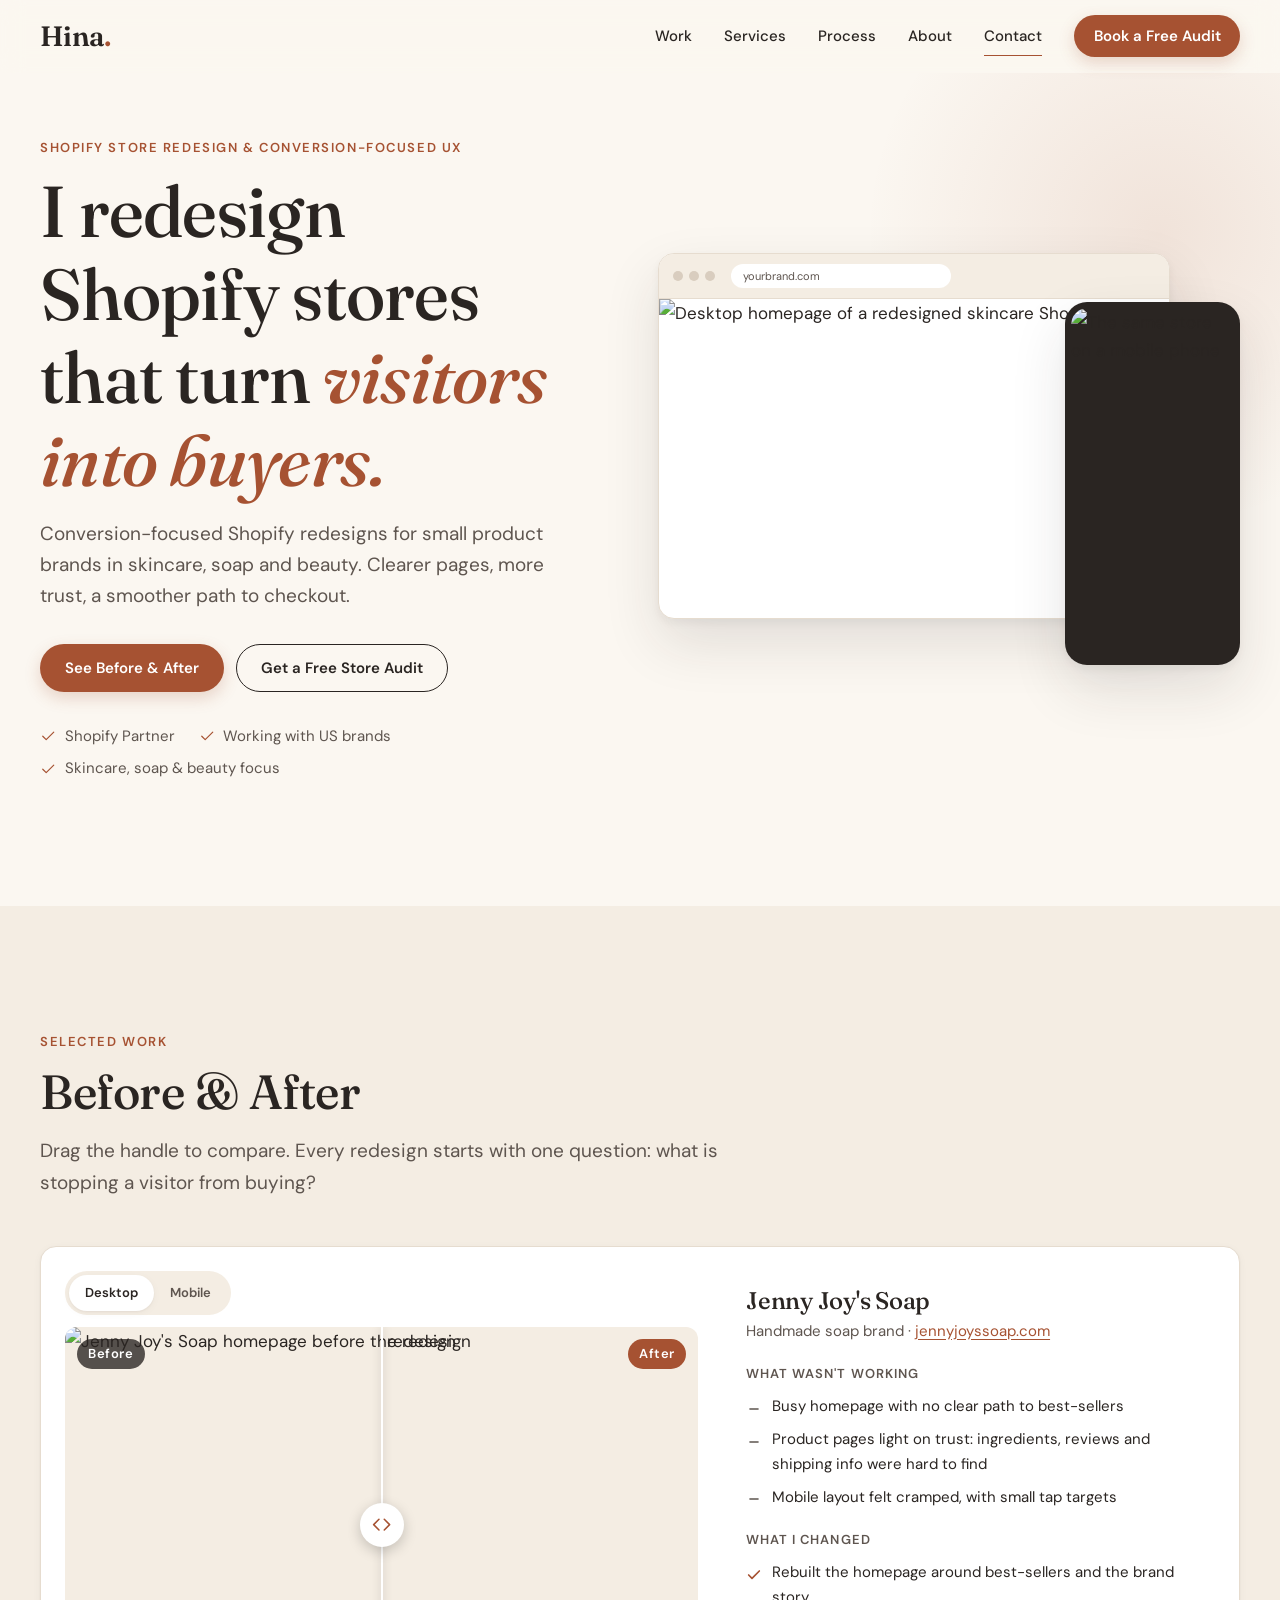
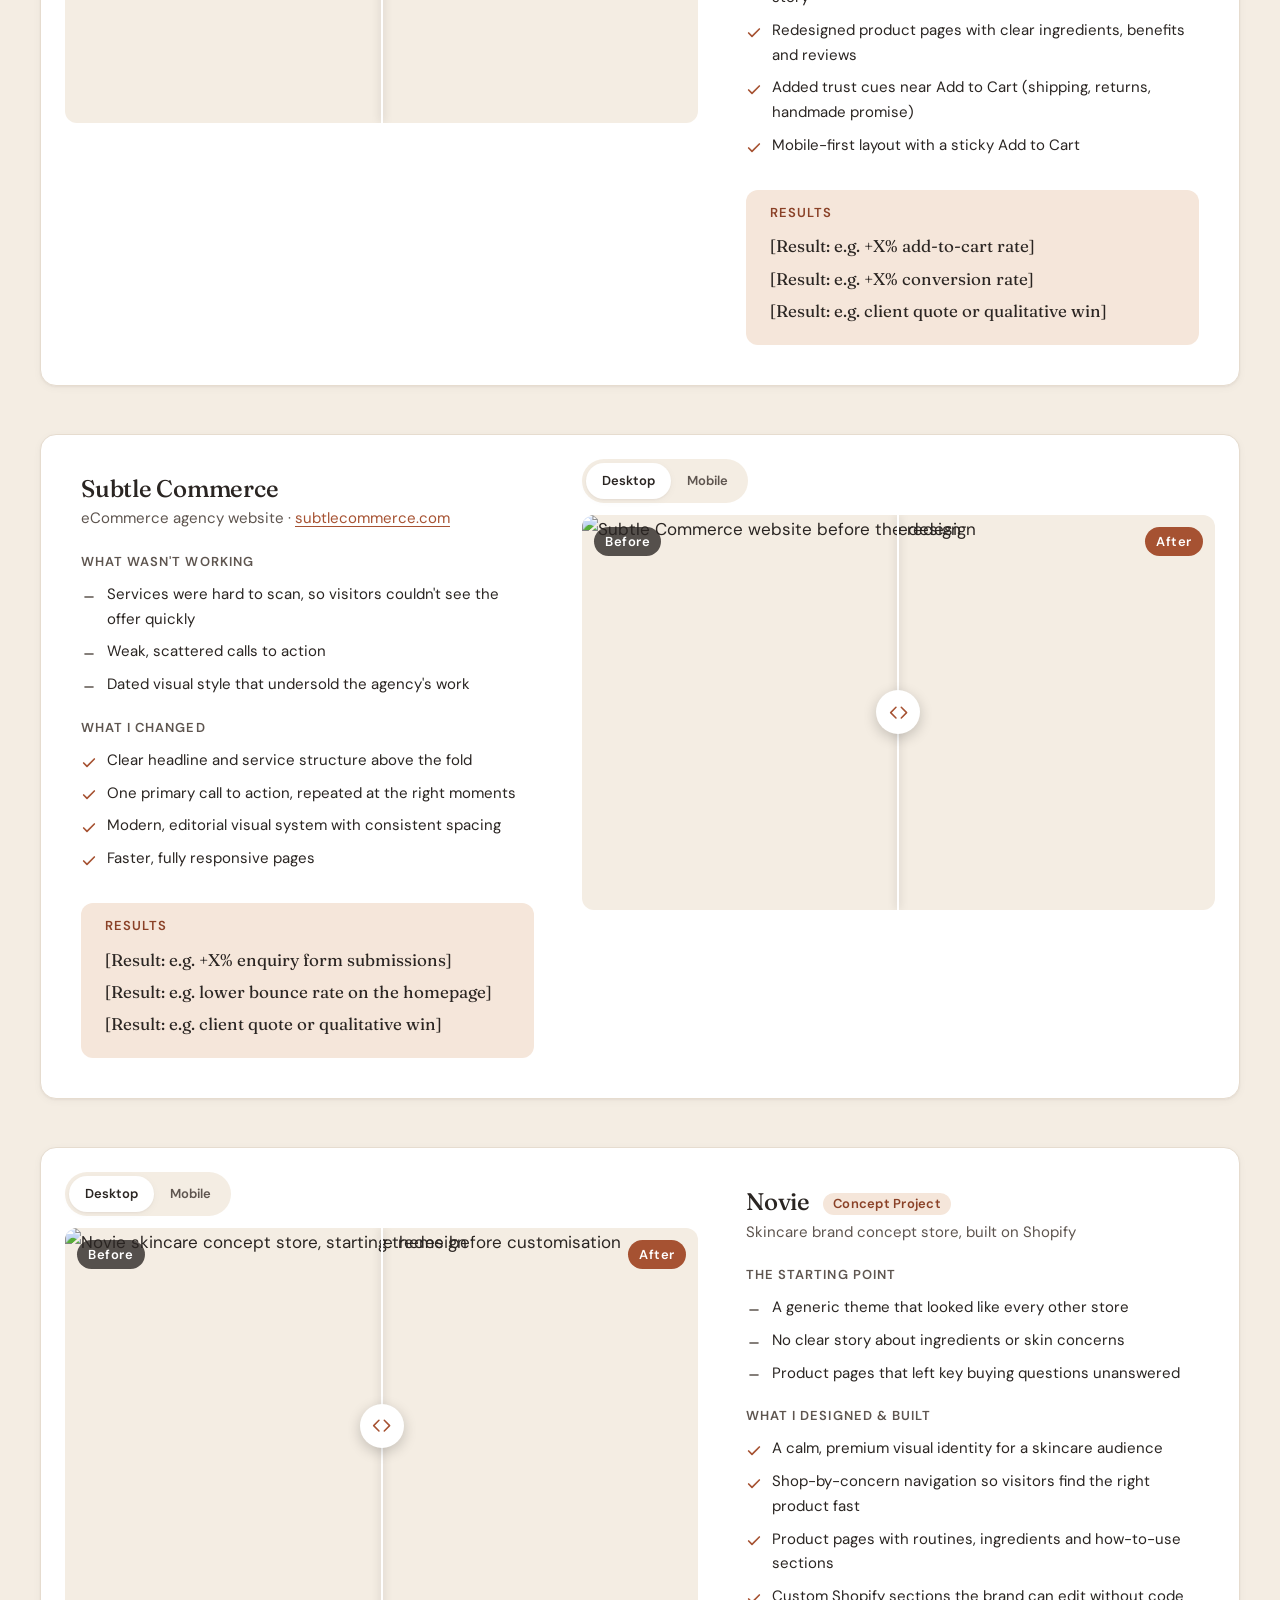
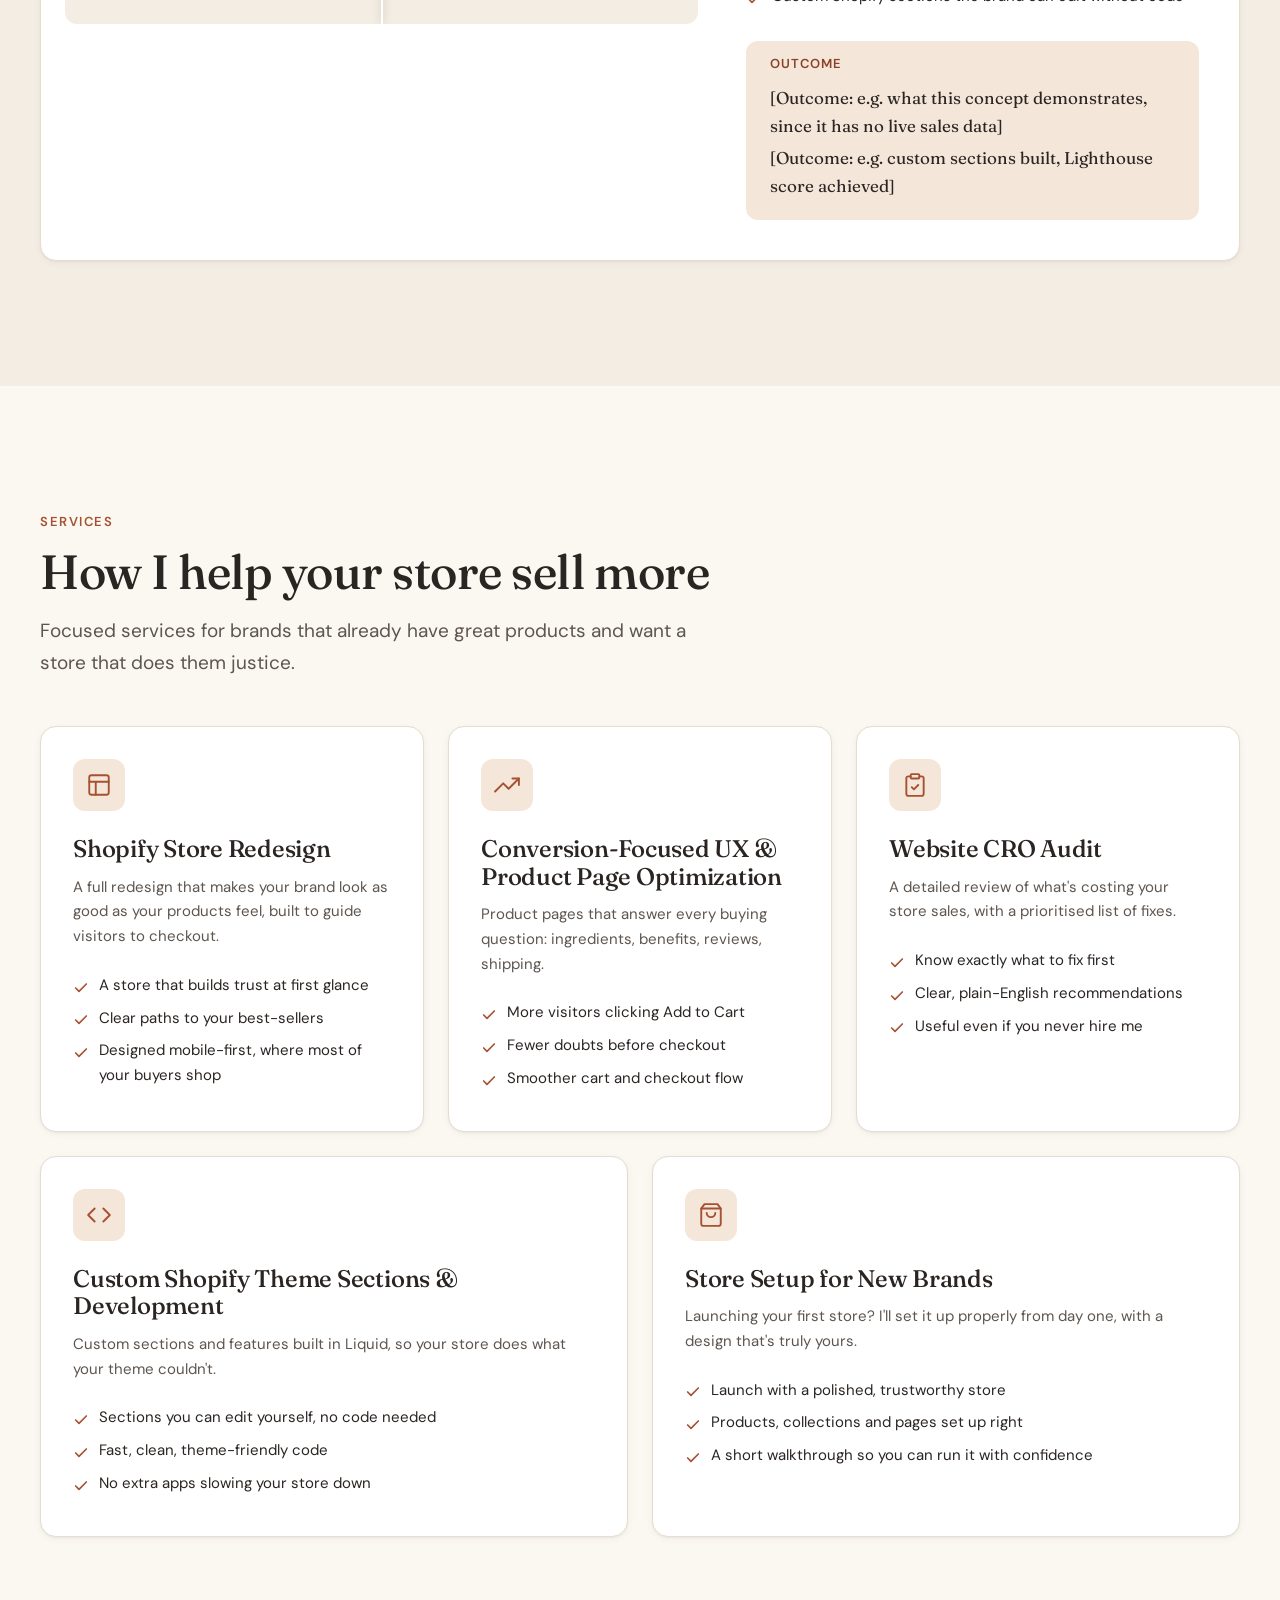
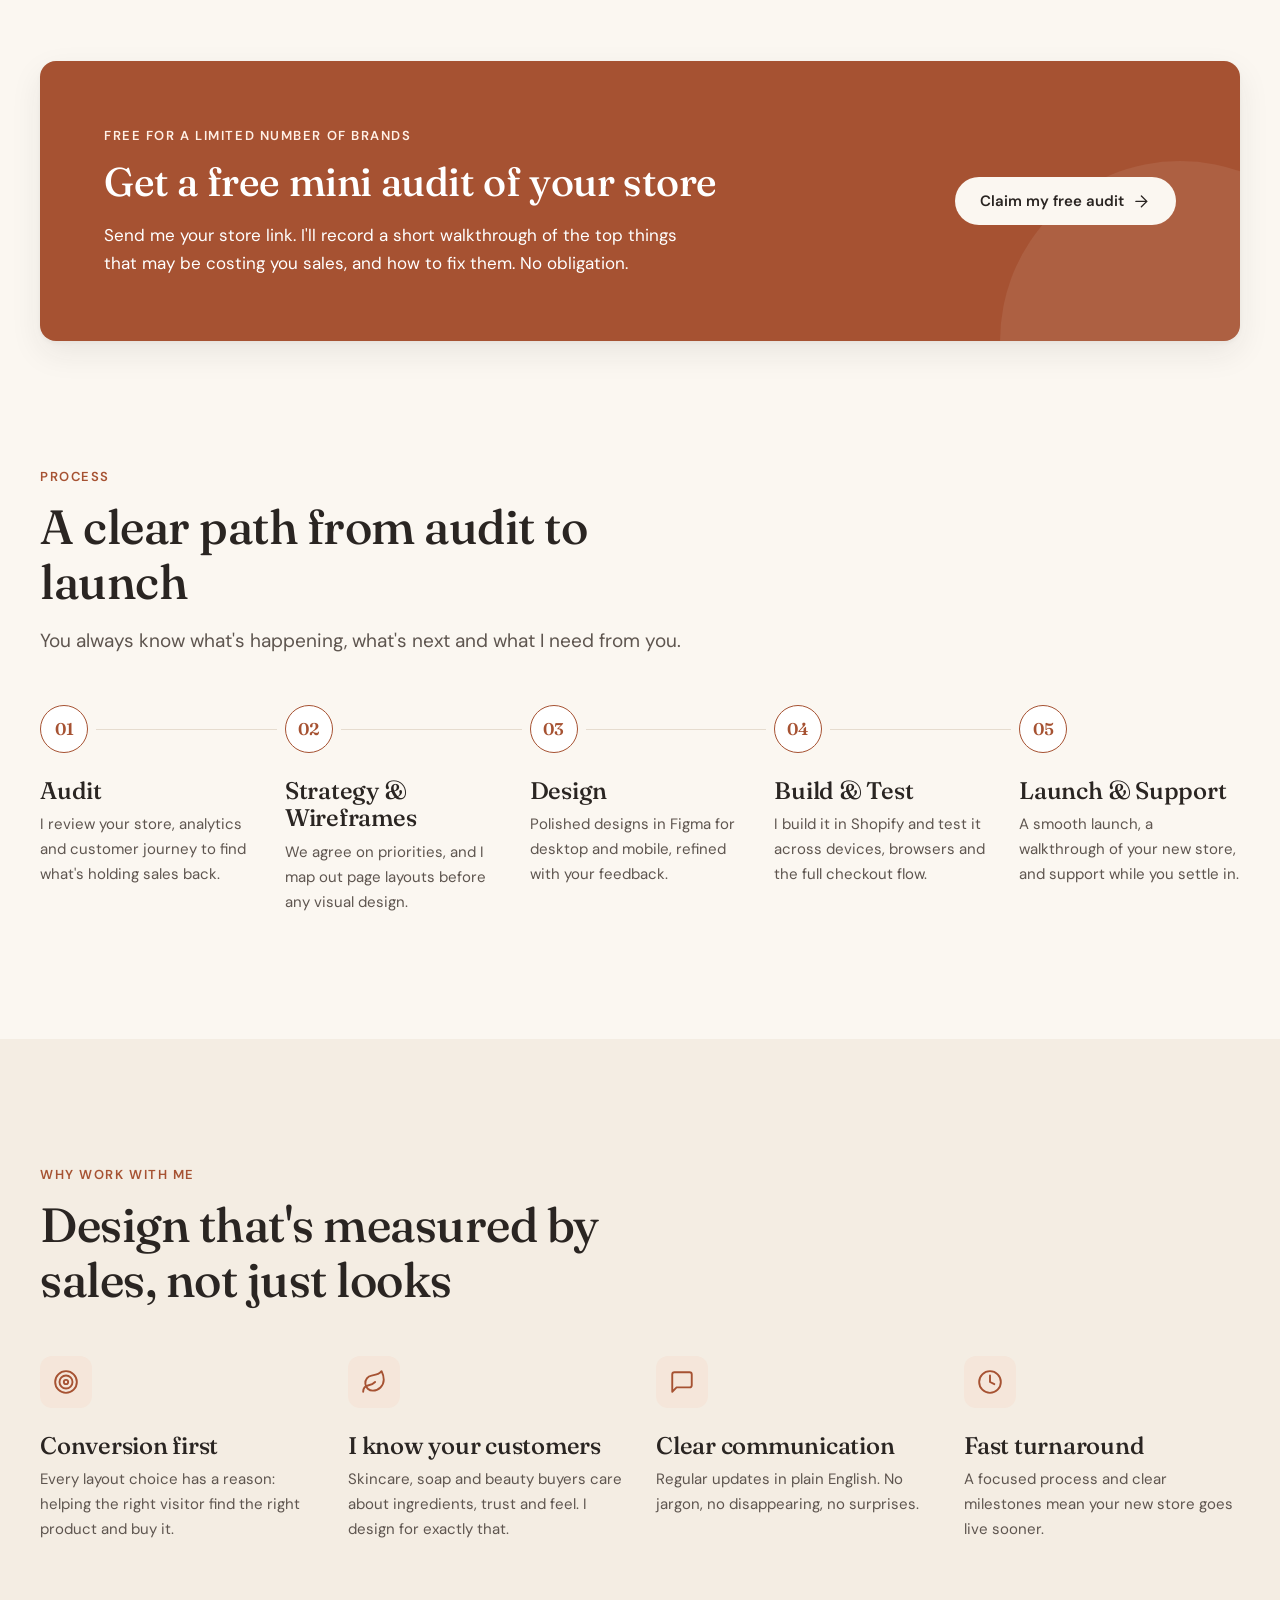
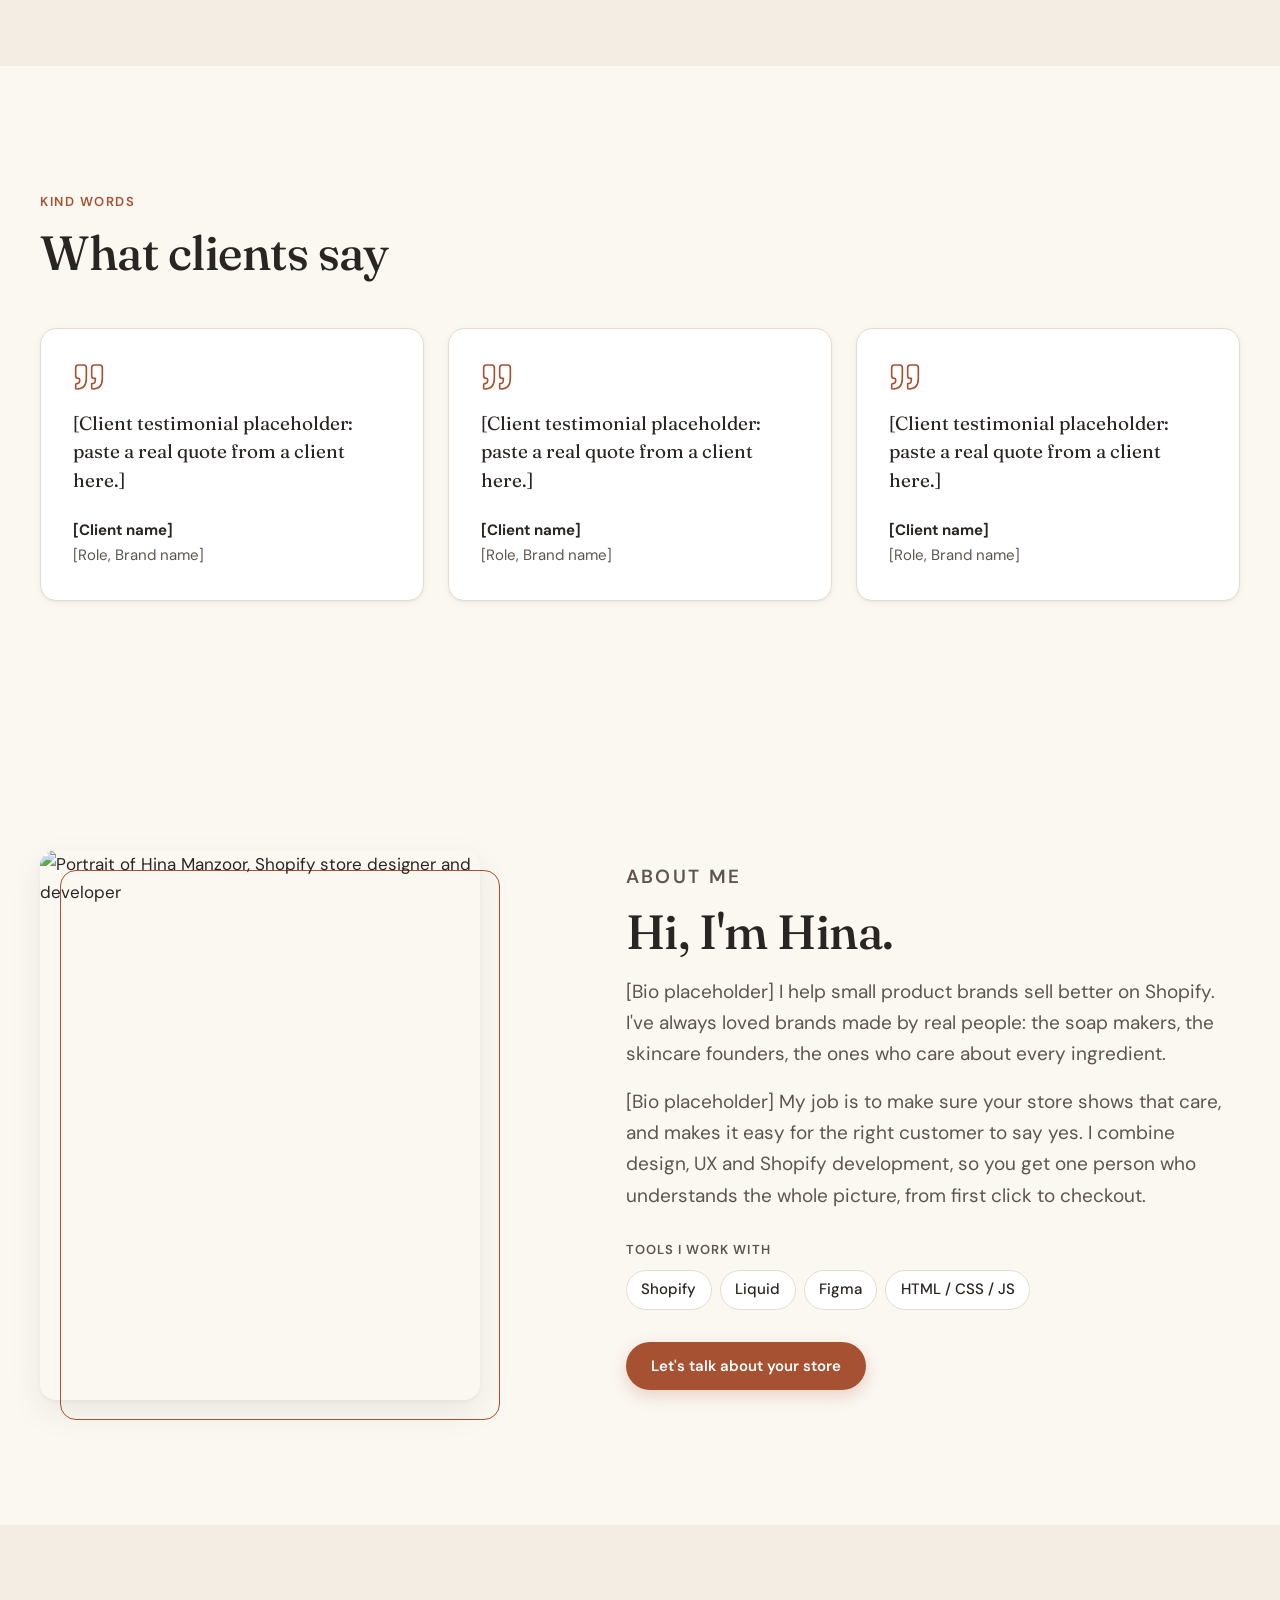
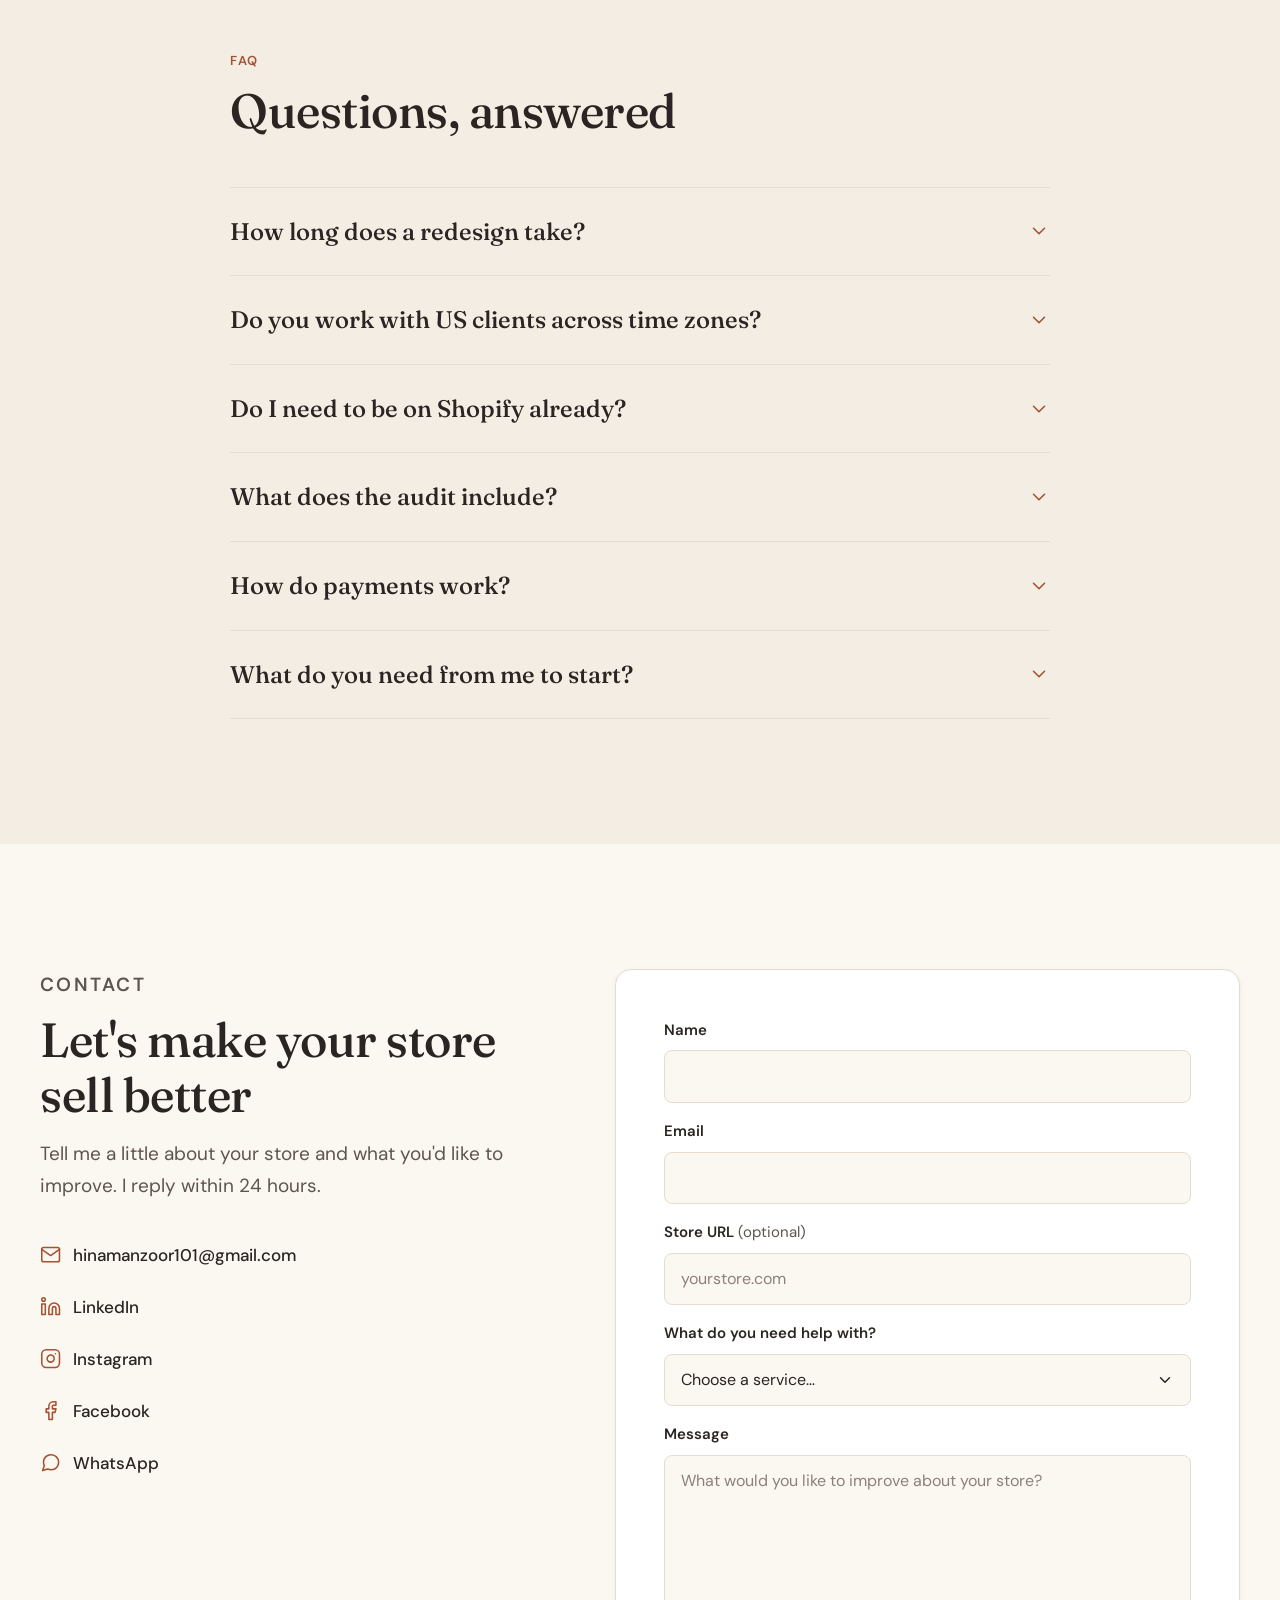
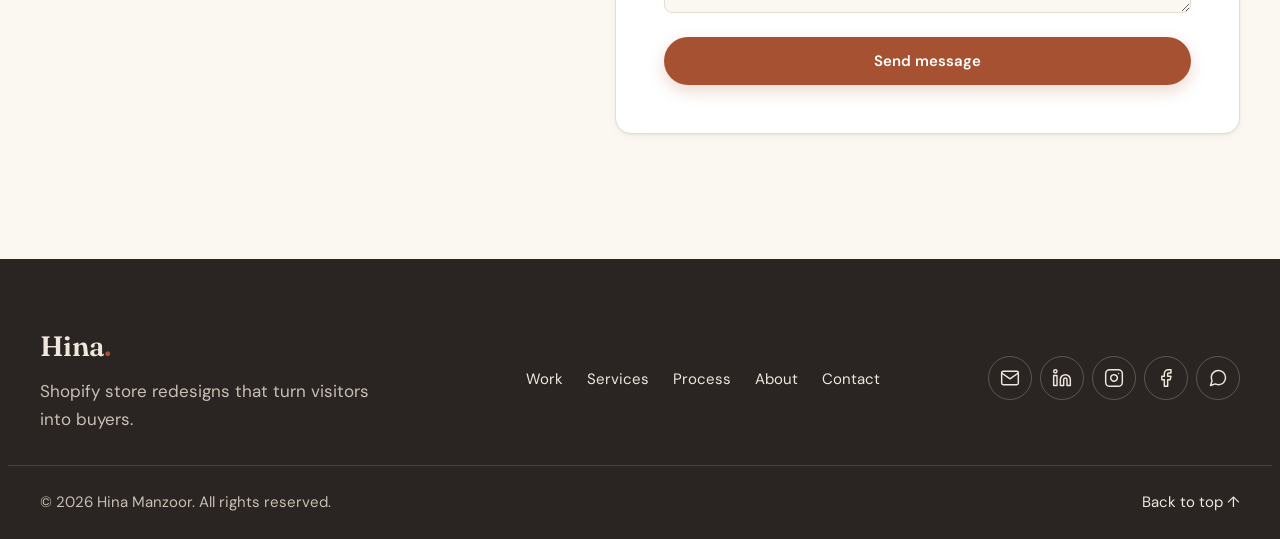
==== index.html @ 41aa393c "Add audit price and payment method to FAQ Co-Authored-By: Claude Opus 5.5 <noreply@anthropic.com> Cl" ====
<!doctype html>
<html lang="en">
<head>
  <meta charset="utf-8">
  <meta name="viewport" content="width=device-width, initial-scale=1">

  <!-- ============================================================
       SEO BASICS
       Edit the title and description to change how the site looks
       in Google results and link previews.
       ============================================================ -->
  <title>Hina Manzoor — Shopify Store Redesign &amp; Conversion-Focused UX</title>
  <meta name="description" content="I redesign Shopify stores that turn visitors into buyers. Conversion-focused Shopify redesigns for small US product brands in skincare, soap and beauty.">
  <link rel="canonical" href="https://hina.pages.dev/">
  <meta name="theme-color" content="#FBF7F1">
  <meta name="author" content="Hina Manzoor">

  <!-- Open Graph (Facebook, LinkedIn, WhatsApp, iMessage previews) -->
  <meta property="og:type" content="website">
  <meta property="og:url" content="https://hina.pages.dev/">
  <meta property="og:title" content="Hina Manzoor — Shopify Store Redesign &amp; Conversion-Focused UX">
  <meta property="og:description" content="Conversion-focused Shopify redesigns for small product brands in skincare, soap and beauty.">
  <!-- PLACEHOLDER: add a 1200×630 image at images/og-image.jpg -->
  <meta property="og:image" content="https://hina.pages.dev/images/og-image.jpg">
  <meta property="og:image:width" content="1200">
  <meta property="og:image:height" content="630">
  <meta property="og:image:alt" content="Hina Manzoor — Shopify Store Designer &amp; Developer">

  <!-- Twitter / X card -->
  <meta name="twitter:card" content="summary_large_image">
  <meta name="twitter:title" content="Hina Manzoor — Shopify Store Redesign &amp; Conversion-Focused UX">
  <meta name="twitter:description" content="Conversion-focused Shopify redesigns for small product brands in skincare, soap and beauty.">
  <meta name="twitter:image" content="https://hina.pages.dev/images/og-image.jpg">

  <link rel="icon" href="favicon.svg" type="image/svg+xml">

  <!-- Google Fonts: Fraunces (headings) + DM Sans (body) -->
  <link rel="preconnect" href="https://fonts.googleapis.com">
  <link rel="preconnect" href="https://fonts.gstatic.com" crossorigin>
  <link rel="stylesheet" href="https://fonts.googleapis.com/css2?family=DM+Sans:opsz,wght@9..40,400;9..40,500;9..40,600&family=Fraunces:opsz,wght@9..144,400;9..144,500;9..144,600&display=swap">

  <link rel="stylesheet" href="css/style.css">
  <!-- Marks that JS is on, so scroll animations never hide content when JS is off -->
  <script>document.documentElement.classList.add('js');</script>
  <script src="js/main.js" defer></script>

  <!-- ============================================================
       STRUCTURED DATA (JSON-LD) — helps Google understand who you are.
       Replace the [placeholders] with your real details.
       ============================================================ -->
  <script type="application/ld+json">
  {
    "@context": "https://schema.org",
    "@graph": [
      {
        "@type": "Person",
        "@id": "https://hina.pages.dev/#person",
        "name": "Hina Manzoor",
        "jobTitle": "Shopify Store Designer & Developer",
        "url": "https://hina.pages.dev/",
        "image": "https://hina.pages.dev/images/hina.jpg",
        "email": "hinamanzoor101@gmail.com",
        "sameAs": [
          "https://www.linkedin.com/in/hinamanzoor/",
          "https://www.instagram.com/hina_hmofficial/",
          "https://www.facebook.com/hinahmofficial"
        ]
      },
      {
        "@type": "ProfessionalService",
        "@id": "https://hina.pages.dev/#service",
        "name": "Hina Manzoor — Shopify Store Redesign & Conversion-Focused UX",
        "url": "https://hina.pages.dev/",
        "image": "https://hina.pages.dev/images/og-image.jpg",
        "description": "Conversion-focused Shopify store redesigns, CRO audits and custom theme development for small product brands in skincare, soap and beauty.",
        "founder": { "@id": "https://hina.pages.dev/#person" },
        "areaServed": "US",
        "priceRange": "$$",
        "serviceType": [
          "Shopify Store Redesign",
          "Conversion-Focused UX",
          "Website CRO Audit",
          "Custom Shopify Theme Development",
          "Shopify Store Setup"
        ]
      }
    ]
  }
  </script>
</head>
<body>

<!-- ============================================================
     ICON SPRITE — every icon on the page is drawn from here.
     Use one with: <svg><use href="#i-name"></use></svg>
     ============================================================ -->
<svg width="0" height="0" class="sr-only" aria-hidden="true" focusable="false">
  <defs>
    <symbol id="i-layout" viewBox="0 0 24 24"><rect x="3" y="3" width="18" height="18" rx="2"/><path d="M3 9h18M9 21V9"/></symbol>
    <symbol id="i-trending" viewBox="0 0 24 24"><path d="M23 6l-9.5 9.5-5-5L1 18"/><path d="M17 6h6v6"/></symbol>
    <symbol id="i-clipboard" viewBox="0 0 24 24"><path d="M16 4h2a2 2 0 0 1 2 2v14a2 2 0 0 1-2 2H6a2 2 0 0 1-2-2V6a2 2 0 0 1 2-2h2"/><rect x="8" y="2" width="8" height="4" rx="1"/><path d="M9 14l2 2 4-4"/></symbol>
    <symbol id="i-code" viewBox="0 0 24 24"><path d="M16 18l6-6-6-6M8 6l-6 6 6 6"/></symbol>
    <symbol id="i-bag" viewBox="0 0 24 24"><path d="M6 2L3 6v14a2 2 0 0 0 2 2h14a2 2 0 0 0 2-2V6l-3-4z"/><path d="M3 6h18M16 10a4 4 0 0 1-8 0"/></symbol>
    <symbol id="i-target" viewBox="0 0 24 24"><circle cx="12" cy="12" r="10"/><circle cx="12" cy="12" r="6"/><circle cx="12" cy="12" r="2"/></symbol>
    <symbol id="i-leaf" viewBox="0 0 24 24"><path d="M11 20A7 7 0 0 1 9.8 6.1C15.5 5 17 4.48 19 2c1 2 2 4.18 2 8 0 5.5-4.78 10-10 10Z"/><path d="M2 21c0-3 1.85-5.36 5.08-6C9.5 14.52 12 13 13 12"/></symbol>
    <symbol id="i-chat" viewBox="0 0 24 24"><path d="M21 15a2 2 0 0 1-2 2H7l-4 4V5a2 2 0 0 1 2-2h14a2 2 0 0 1 2 2z"/></symbol>
    <symbol id="i-clock" viewBox="0 0 24 24"><circle cx="12" cy="12" r="10"/><path d="M12 6v6l4 2"/></symbol>
    <symbol id="i-arrows" viewBox="0 0 24 24"><path d="M9 6l-6 6 6 6M15 6l6 6-6 6"/></symbol>
    <symbol id="i-chevron" viewBox="0 0 24 24"><path d="M6 9l6 6 6-6"/></symbol>
    <symbol id="i-arrow-right" viewBox="0 0 24 24"><path d="M5 12h14M12 5l7 7-7 7"/></symbol>
    <symbol id="i-check" viewBox="0 0 24 24"><path d="M20 6L9 17l-5-5"/></symbol>
    <symbol id="i-quote" viewBox="0 0 24 24"><path d="M3 21c3 0 7-1 7-8V5c0-1.25-.76-2-2-2H4c-1.25 0-2 .75-2 1.97V11c0 1.25.75 2 2 2 1 0 1 0 1 1v1c0 1-1 2-2 2s-1 .01-1 1.03V20c0 1 0 1 1 1z"/><path d="M15 21c3 0 7-1 7-8V5c0-1.25-.76-2-2-2h-4c-1.25 0-2 .75-2 1.97V11c0 1.25.75 2 2 2h.75c0 2.25.25 4-2.75 4v3c0 1 0 1 1 1z"/></symbol>
    <symbol id="i-mail" viewBox="0 0 24 24"><rect x="2" y="4" width="20" height="16" rx="2"/><path d="M22 6l-10 7L2 6"/></symbol>
    <symbol id="i-linkedin" viewBox="0 0 24 24"><path d="M16 8a6 6 0 0 1 6 6v7h-4v-7a2 2 0 0 0-4 0v7h-4v-7a6 6 0 0 1 6-6z"/><rect x="2" y="9" width="4" height="12"/><circle cx="4" cy="4" r="2"/></symbol>
    <symbol id="i-instagram" viewBox="0 0 24 24"><rect x="2" y="2" width="20" height="20" rx="5"/><path d="M16 11.37A4 4 0 1 1 12.63 8 4 4 0 0 1 16 11.37z"/><path d="M17.5 6.5h.01"/></symbol>
    <symbol id="i-facebook" viewBox="0 0 24 24"><path d="M18 2h-3a5 5 0 0 0-5 5v3H7v4h3v8h4v-8h3l1-4h-4V7a1 1 0 0 1 1-1h3z"/></symbol>
    <symbol id="i-whatsapp" viewBox="0 0 24 24"><path d="M21 11.5a8.38 8.38 0 0 1-.9 3.8 8.5 8.5 0 0 1-7.6 4.7 8.38 8.38 0 0 1-3.8-.9L3 21l1.9-5.7a8.38 8.38 0 0 1-.9-3.8 8.5 8.5 0 0 1 4.7-7.6 8.38 8.38 0 0 1 3.8-.9h.5a8.48 8.48 0 0 1 8 8v.5z"/></symbol>
  </defs>
</svg>

<a class="skip-link" href="#main">Skip to content</a>

<!-- ============================================================
     1. STICKY HEADER
     ============================================================ -->
<header class="site-header" id="top">
  <div class="container header__inner">
    <a class="wordmark" href="#top" aria-label="Hina — back to top">Hina<span aria-hidden="true">.</span></a>

    <button class="nav-toggle" type="button" aria-expanded="false" aria-controls="site-nav">
      <span class="sr-only">Open menu</span>
      <span class="nav-toggle__bar" aria-hidden="true"></span>
      <span class="nav-toggle__bar" aria-hidden="true"></span>
      <span class="nav-toggle__bar" aria-hidden="true"></span>
    </button>

    <nav class="site-nav" id="site-nav" aria-label="Main">
      <ul class="site-nav__list">
        <li><a href="#work">Work</a></li>
        <li><a href="#services">Services</a></li>
        <li><a href="#process">Process</a></li>
        <li><a href="#about">About</a></li>
        <li><a href="#contact">Contact</a></li>
      </ul>
      <a class="btn btn--primary btn--sm" href="#contact" data-service="Website CRO Audit">Book a Free Audit</a>
    </nav>
  </div>
</header>

<main id="main">

  <!-- ============================================================
       2. HERO
       ============================================================ -->
  <section class="hero" aria-labelledby="hero-title">
    <div class="container hero__inner">
      <div class="hero__copy">
        <p class="eyebrow reveal">Shopify Store Redesign &amp; Conversion-Focused UX</p>
        <h1 id="hero-title" class="hero__title reveal">I redesign Shopify stores that turn <em>visitors into buyers.</em></h1>
        <p class="hero__lead reveal">Conversion-focused Shopify redesigns for small product brands in skincare, soap and beauty. Clearer pages, more trust, a smoother path to checkout.</p>
        <div class="hero__actions reveal">
          <a class="btn btn--primary" href="#work">See Before &amp; After</a>
          <a class="btn btn--ghost" href="#contact" data-service="Website CRO Audit">Get a Free Store Audit</a>
        </div>
        <ul class="trust-line reveal" aria-label="Highlights">
          <li><svg class="icon" aria-hidden="true"><use href="#i-check"></use></svg>Shopify Partner</li>
          <li><svg class="icon" aria-hidden="true"><use href="#i-check"></use></svg>Working with US brands</li>
          <li><svg class="icon" aria-hidden="true"><use href="#i-check"></use></svg>Skincare, soap &amp; beauty focus</li>
        </ul>
      </div>

      <!-- Hero visual: browser + phone mockup.
           Local images: images/hero-desktop.jpg (1440×900) and images/hero-mobile.jpg (390×844) -->
      <div class="hero__visual">
        <div class="mock-browser">
          <div class="mock-browser__bar" aria-hidden="true">
            <span></span><span></span><span></span>
            <div class="mock-browser__url">yourbrand.com</div>
          </div>
          <img src="images/hero-desktop.jpg"
               data-fallback="https://placehold.co/1440x900/EFE6DA/7A6A5D?text=Your+Store+Screenshot"
               width="1440" height="900" fetchpriority="high" decoding="async"
               alt="Desktop homepage of a redesigned skincare Shopify store">
        </div>
        <div class="mock-phone">
          <img src="images/hero-mobile.jpg"
               data-fallback="https://placehold.co/390x844/F4ECE2/7A6A5D?text=Mobile"
               width="390" height="844" loading="lazy" decoding="async"
               alt="The same store on a mobile phone">
        </div>
      </div>
    </div>
  </section>

  <!-- ============================================================
       3. BEFORE & AFTER SHOWCASE
       Each project = one <article class="project">.
       Image files (desktop 1440×900, mobile 390×844):
         images/<name>-before.jpg         images/<name>-after.jpg
         images/<name>-before-mobile.jpg  images/<name>-after-mobile.jpg
       Until you add them, the "data-fallback" placeholder is shown.
       ============================================================ -->
  <section class="section work" id="work" aria-labelledby="work-title">
    <div class="container">
      <header class="section-head reveal">
        <p class="eyebrow">Selected work</p>
        <h2 id="work-title">Before &amp; After</h2>
        <p class="section-head__lead">Drag the handle to compare. Every redesign starts with one question: what is stopping a visitor from buying?</p>
      </header>

      <!-- ---------- PROJECT A: Jenny Joy's Soap ---------- -->
      <article class="project reveal" aria-labelledby="p-jj-title">
        <div class="project__media">
          <div class="view-toggle" role="tablist" aria-label="Screenshot view for Jenny Joy's Soap">
            <button type="button" role="tab" id="jj-tab-desktop" aria-controls="jj-panel-desktop" aria-selected="true">Desktop</button>
            <button type="button" role="tab" id="jj-tab-mobile" aria-controls="jj-panel-mobile" aria-selected="false" tabindex="-1">Mobile</button>
          </div>

          <div class="view-panel" id="jj-panel-desktop" role="tabpanel" aria-labelledby="jj-tab-desktop">
            <div class="ba" data-ba>
              <!-- Local: images/jennyjoy-before.jpg -->
              <img class="ba__img" src="images/jennyjoy-before.jpg"
                   data-fallback="https://placehold.co/1440x900/E4DCD2/6B5D52?text=Jenny+Joy+-+Before"
                   width="1440" height="900" loading="lazy" decoding="async"
                   alt="Jenny Joy's Soap homepage before the redesign">
              <!-- Local: images/jennyjoy-after.jpg -->
              <img class="ba__img ba__img--after" src="images/jennyjoy-after.jpg"
                   data-fallback="https://placehold.co/1440x900/F3E3D6/8A4127?text=Jenny+Joy+-+After"
                   width="1440" height="900" loading="lazy" decoding="async"
                   alt="Jenny Joy's Soap homepage after the redesign">
              <span class="ba__label ba__label--before" aria-hidden="true">Before</span>
              <span class="ba__label ba__label--after" aria-hidden="true">After</span>
              <div class="ba__handle" role="slider" tabindex="0" aria-label="Before and after comparison, Jenny Joy's Soap desktop" aria-valuemin="0" aria-valuemax="100" aria-valuenow="50">
                <span class="ba__knob"><svg class="icon" aria-hidden="true"><use href="#i-arrows"></use></svg></span>
              </div>
            </div>
          </div>

          <div class="view-panel view-panel--mobile" id="jj-panel-mobile" role="tabpanel" aria-labelledby="jj-tab-mobile" hidden>
            <div class="ba ba--mobile" data-ba>
              <!-- Local: images/jennyjoy-before-mobile.jpg -->
              <img class="ba__img" src="images/jennyjoy-before-mobile.jpg"
                   data-fallback="https://placehold.co/390x844/E4DCD2/6B5D52?text=Before"
                   width="390" height="844" loading="lazy" decoding="async"
                   alt="Jenny Joy's Soap on mobile before the redesign">
              <!-- Local: images/jennyjoy-after-mobile.jpg -->
              <img class="ba__img ba__img--after" src="images/jennyjoy-after-mobile.jpg"
                   data-fallback="https://placehold.co/390x844/F3E3D6/8A4127?text=After"
                   width="390" height="844" loading="lazy" decoding="async"
                   alt="Jenny Joy's Soap on mobile after the redesign">
              <span class="ba__label ba__label--before" aria-hidden="true">Before</span>
              <span class="ba__label ba__label--after" aria-hidden="true">After</span>
              <div class="ba__handle" role="slider" tabindex="0" aria-label="Before and after comparison, Jenny Joy's Soap mobile" aria-valuemin="0" aria-valuemax="100" aria-valuenow="50">
                <span class="ba__knob"><svg class="icon" aria-hidden="true"><use href="#i-arrows"></use></svg></span>
              </div>
            </div>
          </div>
        </div>

        <div class="project__body">
          <div class="project__meta">
            <h3 id="p-jj-title">Jenny Joy's Soap</h3>
            <p class="project__type">Handmade soap brand · <a href="https://jennyjoyssoap.com" target="_blank" rel="noopener">jennyjoyssoap.com</a></p>
          </div>
          <!-- DRAFT: edit the points below so they match this project exactly -->
          <div class="project__cols">
            <div>
              <h4>What wasn't working</h4>
              <ul class="list list--minus">
                <li>Busy homepage with no clear path to best-sellers</li>
                <li>Product pages light on trust: ingredients, reviews and shipping info were hard to find</li>
                <li>Mobile layout felt cramped, with small tap targets</li>
              </ul>
            </div>
            <div>
              <h4>What I changed</h4>
              <ul class="list list--check">
                <li>Rebuilt the homepage around best-sellers and the brand story</li>
                <li>Redesigned product pages with clear ingredients, benefits and reviews</li>
                <li>Added trust cues near Add to Cart (shipping, returns, handmade promise)</li>
                <li>Mobile-first layout with a sticky Add to Cart</li>
              </ul>
            </div>
          </div>
          <div class="results">
            <h4>Results</h4>
            <ul class="results__list">
              <li>[Result: e.g. +X% add-to-cart rate]</li>
              <li>[Result: e.g. +X% conversion rate]</li>
              <li>[Result: e.g. client quote or qualitative win]</li>
            </ul>
          </div>
        </div>
      </article>

      <!-- ---------- PROJECT B: Subtle Commerce ---------- -->
      <article class="project project--flip reveal" aria-labelledby="p-sc-title">
        <div class="project__media">
          <div class="view-toggle" role="tablist" aria-label="Screenshot view for Subtle Commerce">
            <button type="button" role="tab" id="sc-tab-desktop" aria-controls="sc-panel-desktop" aria-selected="true">Desktop</button>
            <button type="button" role="tab" id="sc-tab-mobile" aria-controls="sc-panel-mobile" aria-selected="false" tabindex="-1">Mobile</button>
          </div>

          <div class="view-panel" id="sc-panel-desktop" role="tabpanel" aria-labelledby="sc-tab-desktop">
            <div class="ba" data-ba>
              <!-- Local: images/subtle-before.jpg -->
              <img class="ba__img" src="images/subtle-before.jpg"
                   data-fallback="https://placehold.co/1440x900/E4DCD2/6B5D52?text=Subtle+Commerce+-+Before"
                   width="1440" height="900" loading="lazy" decoding="async"
                   alt="Subtle Commerce website before the redesign">
              <!-- Local: images/subtle-after.jpg -->
              <img class="ba__img ba__img--after" src="images/subtle-after.jpg"
                   data-fallback="https://placehold.co/1440x900/F3E3D6/8A4127?text=Subtle+Commerce+-+After"
                   width="1440" height="900" loading="lazy" decoding="async"
                   alt="Subtle Commerce website after the redesign">
              <span class="ba__label ba__label--before" aria-hidden="true">Before</span>
              <span class="ba__label ba__label--after" aria-hidden="true">After</span>
              <div class="ba__handle" role="slider" tabindex="0" aria-label="Before and after comparison, Subtle Commerce desktop" aria-valuemin="0" aria-valuemax="100" aria-valuenow="50">
                <span class="ba__knob"><svg class="icon" aria-hidden="true"><use href="#i-arrows"></use></svg></span>
              </div>
            </div>
          </div>

          <div class="view-panel view-panel--mobile" id="sc-panel-mobile" role="tabpanel" aria-labelledby="sc-tab-mobile" hidden>
            <div class="ba ba--mobile" data-ba>
              <!-- Local: images/subtle-before-mobile.jpg -->
              <img class="ba__img" src="images/subtle-before-mobile.jpg"
                   data-fallback="https://placehold.co/390x844/E4DCD2/6B5D52?text=Before"
                   width="390" height="844" loading="lazy" decoding="async"
                   alt="Subtle Commerce on mobile before the redesign">
              <!-- Local: images/subtle-after-mobile.jpg -->
              <img class="ba__img ba__img--after" src="images/subtle-after-mobile.jpg"
                   data-fallback="https://placehold.co/390x844/F3E3D6/8A4127?text=After"
                   width="390" height="844" loading="lazy" decoding="async"
                   alt="Subtle Commerce on mobile after the redesign">
              <span class="ba__label ba__label--before" aria-hidden="true">Before</span>
              <span class="ba__label ba__label--after" aria-hidden="true">After</span>
              <div class="ba__handle" role="slider" tabindex="0" aria-label="Before and after comparison, Subtle Commerce mobile" aria-valuemin="0" aria-valuemax="100" aria-valuenow="50">
                <span class="ba__knob"><svg class="icon" aria-hidden="true"><use href="#i-arrows"></use></svg></span>
              </div>
            </div>
          </div>
        </div>

        <div class="project__body">
          <div class="project__meta">
            <h3 id="p-sc-title">Subtle Commerce</h3>
            <p class="project__type">eCommerce agency website · <a href="https://subtlecommerce.com" target="_blank" rel="noopener">subtlecommerce.com</a></p>
          </div>
          <!-- DRAFT: edit the points below so they match this project exactly -->
          <div class="project__cols">
            <div>
              <h4>What wasn't working</h4>
              <ul class="list list--minus">
                <li>Services were hard to scan, so visitors couldn't see the offer quickly</li>
                <li>Weak, scattered calls to action</li>
                <li>Dated visual style that undersold the agency's work</li>
              </ul>
            </div>
            <div>
              <h4>What I changed</h4>
              <ul class="list list--check">
                <li>Clear headline and service structure above the fold</li>
                <li>One primary call to action, repeated at the right moments</li>
                <li>Modern, editorial visual system with consistent spacing</li>
                <li>Faster, fully responsive pages</li>
              </ul>
            </div>
          </div>
          <div class="results">
            <h4>Results</h4>
            <ul class="results__list">
              <li>[Result: e.g. +X% enquiry form submissions]</li>
              <li>[Result: e.g. lower bounce rate on the homepage]</li>
              <li>[Result: e.g. client quote or qualitative win]</li>
            </ul>
          </div>
        </div>
      </article>

      <!-- ---------- PROJECT C: Novie (Concept) ---------- -->
      <article class="project reveal" aria-labelledby="p-nv-title">
        <div class="project__media">
          <div class="view-toggle" role="tablist" aria-label="Screenshot view for Novie">
            <button type="button" role="tab" id="nv-tab-desktop" aria-controls="nv-panel-desktop" aria-selected="true">Desktop</button>
            <button type="button" role="tab" id="nv-tab-mobile" aria-controls="nv-panel-mobile" aria-selected="false" tabindex="-1">Mobile</button>
          </div>

          <div class="view-panel" id="nv-panel-desktop" role="tabpanel" aria-labelledby="nv-tab-desktop">
            <div class="ba" data-ba>
              <!-- Local: images/novie-before.jpg -->
              <img class="ba__img" src="images/novie-before.jpg"
                   data-fallback="https://placehold.co/1440x900/E4DCD2/6B5D52?text=Novie+-+Before"
                   width="1440" height="900" loading="lazy" decoding="async"
                   alt="Novie skincare concept store, starting theme before customisation">
              <!-- Local: images/novie-after.jpg -->
              <img class="ba__img ba__img--after" src="images/novie-after.jpg"
                   data-fallback="https://placehold.co/1440x900/F3E3D6/8A4127?text=Novie+-+After"
                   width="1440" height="900" loading="lazy" decoding="async"
                   alt="Novie skincare concept store after the redesign">
              <span class="ba__label ba__label--before" aria-hidden="true">Before</span>
              <span class="ba__label ba__label--after" aria-hidden="true">After</span>
              <div class="ba__handle" role="slider" tabindex="0" aria-label="Before and after comparison, Novie desktop" aria-valuemin="0" aria-valuemax="100" aria-valuenow="50">
                <span class="ba__knob"><svg class="icon" aria-hidden="true"><use href="#i-arrows"></use></svg></span>
              </div>
            </div>
          </div>

          <div class="view-panel view-panel--mobile" id="nv-panel-mobile" role="tabpanel" aria-labelledby="nv-tab-mobile" hidden>
            <div class="ba ba--mobile" data-ba>
              <!-- Local: images/novie-before-mobile.jpg -->
              <img class="ba__img" src="images/novie-before-mobile.jpg"
                   data-fallback="https://placehold.co/390x844/E4DCD2/6B5D52?text=Before"
                   width="390" height="844" loading="lazy" decoding="async"
                   alt="Novie on mobile before the redesign">
              <!-- Local: images/novie-after-mobile.jpg -->
              <img class="ba__img ba__img--after" src="images/novie-after-mobile.jpg"
                   data-fallback="https://placehold.co/390x844/F3E3D6/8A4127?text=After"
                   width="390" height="844" loading="lazy" decoding="async"
                   alt="Novie on mobile after the redesign">
              <span class="ba__label ba__label--before" aria-hidden="true">Before</span>
              <span class="ba__label ba__label--after" aria-hidden="true">After</span>
              <div class="ba__handle" role="slider" tabindex="0" aria-label="Before and after comparison, Novie mobile" aria-valuemin="0" aria-valuemax="100" aria-valuenow="50">
                <span class="ba__knob"><svg class="icon" aria-hidden="true"><use href="#i-arrows"></use></svg></span>
              </div>
            </div>
          </div>
        </div>

        <div class="project__body">
          <div class="project__meta">
            <h3 id="p-nv-title">Novie <span class="badge">Concept Project</span></h3>
            <p class="project__type">Skincare brand concept store, built on Shopify</p>
          </div>
          <!-- DRAFT: edit the points below so they match this project exactly -->
          <div class="project__cols">
            <div>
              <h4>The starting point</h4>
              <ul class="list list--minus">
                <li>A generic theme that looked like every other store</li>
                <li>No clear story about ingredients or skin concerns</li>
                <li>Product pages that left key buying questions unanswered</li>
              </ul>
            </div>
            <div>
              <h4>What I designed &amp; built</h4>
              <ul class="list list--check">
                <li>A calm, premium visual identity for a skincare audience</li>
                <li>Shop-by-concern navigation so visitors find the right product fast</li>
                <li>Product pages with routines, ingredients and how-to-use sections</li>
                <li>Custom Shopify sections the brand can edit without code</li>
              </ul>
            </div>
          </div>
          <div class="results">
            <h4>Outcome</h4>
            <ul class="results__list">
              <li>[Outcome: e.g. what this concept demonstrates, since it has no live sales data]</li>
              <li>[Outcome: e.g. custom sections built, Lighthouse score achieved]</li>
            </ul>
          </div>
        </div>
      </article>
    </div>
  </section>

  <!-- ============================================================
       4. SERVICES
       ============================================================ -->
  <section class="section services" id="services" aria-labelledby="services-title">
    <div class="container">
      <header class="section-head reveal">
        <p class="eyebrow">Services</p>
        <h2 id="services-title">How I help your store sell more</h2>
        <p class="section-head__lead">Focused services for brands that already have great products and want a store that does them justice.</p>
      </header>

      <div class="card-grid">
        <article class="card service reveal">
          <span class="card__icon"><svg class="icon" aria-hidden="true"><use href="#i-layout"></use></svg></span>
          <h3>Shopify Store Redesign</h3>
          <p>A full redesign that makes your brand look as good as your products feel, built to guide visitors to checkout.</p>
          <ul class="list list--check">
            <li>A store that builds trust at first glance</li>
            <li>Clear paths to your best-sellers</li>
            <li>Designed mobile-first, where most of your buyers shop</li>
          </ul>
        </article>

        <article class="card service reveal">
          <span class="card__icon"><svg class="icon" aria-hidden="true"><use href="#i-trending"></use></svg></span>
          <h3>Conversion-Focused UX &amp; Product Page Optimization</h3>
          <p>Product pages that answer every buying question: ingredients, benefits, reviews, shipping.</p>
          <ul class="list list--check">
            <li>More visitors clicking Add to Cart</li>
            <li>Fewer doubts before checkout</li>
            <li>Smoother cart and checkout flow</li>
          </ul>
        </article>

        <article class="card service reveal">
          <span class="card__icon"><svg class="icon" aria-hidden="true"><use href="#i-clipboard"></use></svg></span>
          <h3>Website CRO Audit</h3>
          <p>A detailed review of what's costing your store sales, with a prioritised list of fixes.</p>
          <ul class="list list--check">
            <li>Know exactly what to fix first</li>
            <li>Clear, plain-English recommendations</li>
            <li>Useful even if you never hire me</li>
          </ul>
        </article>

        <article class="card service reveal">
          <span class="card__icon"><svg class="icon" aria-hidden="true"><use href="#i-code"></use></svg></span>
          <h3>Custom Shopify Theme Sections &amp; Development</h3>
          <p>Custom sections and features built in Liquid, so your store does what your theme couldn't.</p>
          <ul class="list list--check">
            <li>Sections you can edit yourself, no code needed</li>
            <li>Fast, clean, theme-friendly code</li>
            <li>No extra apps slowing your store down</li>
          </ul>
        </article>

        <article class="card service reveal">
          <span class="card__icon"><svg class="icon" aria-hidden="true"><use href="#i-bag"></use></svg></span>
          <h3>Store Setup for New Brands</h3>
          <p>Launching your first store? I'll set it up properly from day one, with a design that's truly yours.</p>
          <ul class="list list--check">
            <li>Launch with a polished, trustworthy store</li>
            <li>Products, collections and pages set up right</li>
            <li>A short walkthrough so you can run it with confidence</li>
          </ul>
        </article>
      </div>
    </div>
  </section>

  <!-- ============================================================
       5. FREE CRO AUDIT BANNER
       ============================================================ -->
  <section class="audit-banner" aria-labelledby="audit-title">
    <div class="container">
      <div class="audit-banner__inner reveal">
        <div>
          <p class="eyebrow eyebrow--light">Free for a limited number of brands</p>
          <h2 id="audit-title">Get a free mini audit of your store</h2>
          <p>Send me your store link. I'll record a short walkthrough of the top things that may be costing you sales, and how to fix them. No obligation.</p>
        </div>
        <a class="btn btn--light" href="#contact" data-service="Website CRO Audit">Claim my free audit
          <svg class="icon" aria-hidden="true"><use href="#i-arrow-right"></use></svg></a>
      </div>
    </div>
  </section>

  <!-- ============================================================
       6. PROCESS
       ============================================================ -->
  <section class="section process" id="process" aria-labelledby="process-title">
    <div class="container">
      <header class="section-head reveal">
        <p class="eyebrow">Process</p>
        <h2 id="process-title">A clear path from audit to launch</h2>
        <p class="section-head__lead">You always know what's happening, what's next and what I need from you.</p>
      </header>

      <ol class="timeline">
        <li class="timeline__step reveal">
          <span class="timeline__num" aria-hidden="true">01</span>
          <h3>Audit</h3>
          <p>I review your store, analytics and customer journey to find what's holding sales back.</p>
        </li>
        <li class="timeline__step reveal">
          <span class="timeline__num" aria-hidden="true">02</span>
          <h3>Strategy &amp; Wireframes</h3>
          <p>We agree on priorities, and I map out page layouts before any visual design.</p>
        </li>
        <li class="timeline__step reveal">
          <span class="timeline__num" aria-hidden="true">03</span>
          <h3>Design</h3>
          <p>Polished designs in Figma for desktop and mobile, refined with your feedback.</p>
        </li>
        <li class="timeline__step reveal">
          <span class="timeline__num" aria-hidden="true">04</span>
          <h3>Build &amp; Test</h3>
          <p>I build it in Shopify and test it across devices, browsers and the full checkout flow.</p>
        </li>
        <li class="timeline__step reveal">
          <span class="timeline__num" aria-hidden="true">05</span>
          <h3>Launch &amp; Support</h3>
          <p>A smooth launch, a walkthrough of your new store, and support while you settle in.</p>
        </li>
      </ol>
    </div>
  </section>

  <!-- ============================================================
       7. WHY WORK WITH ME
       ============================================================ -->
  <section class="section why" aria-labelledby="why-title">
    <div class="container">
      <header class="section-head reveal">
        <p class="eyebrow">Why work with me</p>
        <h2 id="why-title">Design that's measured by sales, not just looks</h2>
      </header>

      <div class="why-grid">
        <div class="why-item reveal">
          <span class="card__icon"><svg class="icon" aria-hidden="true"><use href="#i-target"></use></svg></span>
          <h3>Conversion first</h3>
          <p>Every layout choice has a reason: helping the right visitor find the right product and buy it.</p>
        </div>
        <div class="why-item reveal">
          <span class="card__icon"><svg class="icon" aria-hidden="true"><use href="#i-leaf"></use></svg></span>
          <h3>I know your customers</h3>
          <p>Skincare, soap and beauty buyers care about ingredients, trust and feel. I design for exactly that.</p>
        </div>
        <div class="why-item reveal">
          <span class="card__icon"><svg class="icon" aria-hidden="true"><use href="#i-chat"></use></svg></span>
          <h3>Clear communication</h3>
          <p>Regular updates in plain English. No jargon, no disappearing, no surprises.</p>
        </div>
        <div class="why-item reveal">
          <span class="card__icon"><svg class="icon" aria-hidden="true"><use href="#i-clock"></use></svg></span>
          <h3>Fast turnaround</h3>
          <p>A focused process and clear milestones mean your new store goes live sooner.</p>
        </div>
      </div>
    </div>
  </section>

  <!-- ============================================================
       8. TESTIMONIALS — replace with real client words only
       ============================================================ -->
  <section class="section testimonials" aria-labelledby="testimonials-title">
    <div class="container">
      <header class="section-head reveal">
        <p class="eyebrow">Kind words</p>
        <h2 id="testimonials-title">What clients say</h2>
      </header>

      <div class="card-grid card-grid--3">
        <figure class="card quote reveal">
          <svg class="icon quote__mark" aria-hidden="true"><use href="#i-quote"></use></svg>
          <blockquote><p>[Client testimonial placeholder: paste a real quote from a client here.]</p></blockquote>
          <figcaption><strong>[Client name]</strong><span>[Role, Brand name]</span></figcaption>
        </figure>
        <figure class="card quote reveal">
          <svg class="icon quote__mark" aria-hidden="true"><use href="#i-quote"></use></svg>
          <blockquote><p>[Client testimonial placeholder: paste a real quote from a client here.]</p></blockquote>
          <figcaption><strong>[Client name]</strong><span>[Role, Brand name]</span></figcaption>
        </figure>
        <figure class="card quote reveal">
          <svg class="icon quote__mark" aria-hidden="true"><use href="#i-quote"></use></svg>
          <blockquote><p>[Client testimonial placeholder: paste a real quote from a client here.]</p></blockquote>
          <figcaption><strong>[Client name]</strong><span>[Role, Brand name]</span></figcaption>
        </figure>
      </div>
    </div>
  </section>

  <!-- ============================================================
       9. ABOUT
       ============================================================ -->
  <section class="section about" id="about" aria-labelledby="about-title">
    <div class="container about__inner">
      <div class="about__photo reveal">
        <!-- Local: images/hina.jpg (portrait, 800×1000 recommended) -->
        <img src="images/hina.jpg"
             data-fallback="https://placehold.co/800x1000/EFE6DA/7A6A5D?text=Your+Photo"
             width="800" height="1000" loading="lazy" decoding="async"
             alt="Portrait of Hina Manzoor, Shopify store designer and developer">
      </div>
      <div class="about__copy reveal">
        <p class="eyebrow">About me</p>
        <h2 id="about-title">Hi, I'm Hina.</h2>
        <!-- PLACEHOLDER BIO: rewrite in your own words -->
        <p>[Bio placeholder] I help small product brands sell better on Shopify. I've always loved brands made by real people: the soap makers, the skincare founders, the ones who care about every ingredient.</p>
        <p>[Bio placeholder] My job is to make sure your store shows that care, and makes it easy for the right customer to say yes. I combine design, UX and Shopify development, so you get one person who understands the whole picture, from first click to checkout.</p>

        <h3 class="about__tools-title">Tools I work with</h3>
        <ul class="tags" aria-label="Tools">
          <li>Shopify</li>
          <li>Liquid</li>
          <li>Figma</li>
          <li>HTML / CSS / JS</li>
        </ul>
        <a class="btn btn--primary" href="#contact">Let's talk about your store</a>
      </div>
    </div>
  </section>

  <!-- ============================================================
       10. FAQ — native <details>/<summary>: accessible by default
       ============================================================ -->
  <section class="section faq" aria-labelledby="faq-title">
    <div class="container container--narrow">
      <header class="section-head reveal">
        <p class="eyebrow">FAQ</p>
        <h2 id="faq-title">Questions, answered</h2>
      </header>

      <div class="accordion reveal">
        <details class="accordion__item">
          <summary>How long does a redesign take?<svg class="icon" aria-hidden="true"><use href="#i-chevron"></use></svg></summary>
          <div class="accordion__body"><p>Most full redesigns take 2–4 weeks, depending on the number of pages and custom features. You'll get a clear timeline before we start.</p></div>
        </details>
        <details class="accordion__item">
          <summary>Do you work with US clients across time zones?<svg class="icon" aria-hidden="true"><use href="#i-chevron"></use></svg></summary>
          <div class="accordion__body"><p>Yes. I work with US brands and keep my schedule flexible. Most updates happen async, so nothing waits on time zones, and calls are booked at a time that suits you.</p></div>
        </details>
        <details class="accordion__item">
          <summary>Do I need to be on Shopify already?<svg class="icon" aria-hidden="true"><use href="#i-chevron"></use></svg></summary>
          <div class="accordion__body"><p>No. I can redesign an existing Shopify store, or set up a new one for you. If you're moving from another platform, let's talk about your setup first.</p></div>
        </details>
        <details class="accordion__item">
          <summary>What does the audit include?<svg class="icon" aria-hidden="true"><use href="#i-chevron"></use></svg></summary>
          <div class="accordion__body"><p>The free mini audit is a short recorded walkthrough of the top issues on your store. The full CRO audit covers your homepage, collections, product pages, cart and mobile experience, with a prioritised fix list. The full audit is $100.</p></div>
        </details>
        <details class="accordion__item">
          <summary>How do payments work?<svg class="icon" aria-hidden="true"><use href="#i-chevron"></use></svg></summary>
          <div class="accordion__body"><p>Simple and fair: 50% upfront to book your project, and 50% at launch. Payment is by bank transfer. Every project starts with a clear written quote.</p></div>
        </details>
        <details class="accordion__item">
          <summary>What do you need from me to start?<svg class="icon" aria-hidden="true"><use href="#i-chevron"></use></svg></summary>
          <div class="accordion__body"><p>Your store link, collaborator access to Shopify, your logo and brand assets, and a short chat about your goals. I'll send a simple checklist so nothing is missed.</p></div>
        </details>
      </div>
    </div>
  </section>

  <!-- ============================================================
       11. CONTACT
       CONTACT FORM — powered by FormSubmit (https://formsubmit.co)
       No account needed. Messages go to the email in the action URL.
       The very first submission sends an "Activate Form" email to that
       inbox: click it once, then all messages arrive normally.
       To change the receiving email, edit the action URL below.
       ============================================================ -->
  <section class="section contact" id="contact" aria-labelledby="contact-title">
    <div class="container contact__inner">
      <div class="contact__intro reveal">
        <p class="eyebrow">Contact</p>
        <h2 id="contact-title">Let's make your store sell better</h2>
        <p>Tell me a little about your store and what you'd like to improve. I reply within 24 hours.</p>

        <ul class="contact-links">
          <li><a href="mailto:hinamanzoor101@gmail.com"><svg class="icon" aria-hidden="true"><use href="#i-mail"></use></svg>hinamanzoor101@gmail.com</a></li>
          <li><a href="https://www.linkedin.com/in/hinamanzoor/" target="_blank" rel="noopener"><svg class="icon" aria-hidden="true"><use href="#i-linkedin"></use></svg>LinkedIn</a></li>
          <li><a href="https://www.instagram.com/hina_hmofficial/" target="_blank" rel="noopener"><svg class="icon" aria-hidden="true"><use href="#i-instagram"></use></svg>Instagram</a></li>
          <li><a href="https://www.facebook.com/hinahmofficial" target="_blank" rel="noopener"><svg class="icon" aria-hidden="true"><use href="#i-facebook"></use></svg>Facebook</a></li>
          <li><a href="https://wa.me/923096849049" target="_blank" rel="noopener"><svg class="icon" aria-hidden="true"><use href="#i-whatsapp"></use></svg>WhatsApp</a></li>
        </ul>
      </div>

      <form class="contact-form card reveal" id="contact-form"
            action="https://formsubmit.co/hinamanzoor101@gmail.com" method="POST" novalidate>
        <!-- FormSubmit settings -->
        <input type="hidden" name="_subject" value="New enquiry from hina.pages.dev">
        <input type="hidden" name="_template" value="table">
        <input type="hidden" name="_captcha" value="false">
        <!-- Where visitors land if JavaScript is off -->
        <input type="hidden" name="_next" value="https://hina.pages.dev/#contact">

        <div class="field">
          <label for="f-name">Name</label>
          <input id="f-name" name="name" type="text" autocomplete="name" required aria-describedby="f-name-err">
          <p class="field__error" id="f-name-err" aria-live="polite"></p>
        </div>

        <div class="field">
          <label for="f-email">Email</label>
          <input id="f-email" name="email" type="email" autocomplete="email" required aria-describedby="f-email-err">
          <p class="field__error" id="f-email-err" aria-live="polite"></p>
        </div>

        <div class="field">
          <label for="f-url">Store URL <span class="field__optional">(optional)</span></label>
          <input id="f-url" name="store_url" type="text" inputmode="url" placeholder="yourstore.com" autocomplete="url" aria-describedby="f-url-err">
          <p class="field__error" id="f-url-err" aria-live="polite"></p>
        </div>

        <div class="field">
          <label for="f-service">What do you need help with?</label>
          <select id="f-service" name="service" required aria-describedby="f-service-err">
            <option value="">Choose a service…</option>
            <option>Shopify Store Redesign</option>
            <option>Conversion-Focused UX &amp; Product Page Optimization</option>
            <option>Website CRO Audit</option>
            <option>Custom Shopify Theme Sections &amp; Development</option>
            <option>Store Setup for New Brands</option>
            <option>Not sure yet</option>
          </select>
          <p class="field__error" id="f-service-err" aria-live="polite"></p>
        </div>

        <div class="field">
          <label for="f-message">Message</label>
          <textarea id="f-message" name="message" rows="5" required aria-describedby="f-message-err" placeholder="What would you like to improve about your store?"></textarea>
          <p class="field__error" id="f-message-err" aria-live="polite"></p>
        </div>

        <!-- Honeypot: hidden from people, catches spam bots -->
        <div class="hp" aria-hidden="true">
          <label for="f-honey">Leave this empty</label>
          <input id="f-honey" type="text" name="_honey" tabindex="-1" autocomplete="off">
        </div>

        <button class="btn btn--primary btn--block" type="submit">Send message</button>
        <p class="form-status" role="status" aria-live="polite"></p>
      </form>
    </div>
  </section>
</main>

<!-- ============================================================
     12. FOOTER
     ============================================================ -->
<footer class="site-footer">
  <div class="container footer__inner">
    <div class="footer__brand">
      <a class="wordmark wordmark--light" href="#top">Hina<span aria-hidden="true">.</span></a>
      <p>Shopify store redesigns that turn visitors into buyers.</p>
    </div>
    <nav aria-label="Footer">
      <ul class="footer__nav">
        <li><a href="#work">Work</a></li>
        <li><a href="#services">Services</a></li>
        <li><a href="#process">Process</a></li>
        <li><a href="#about">About</a></li>
        <li><a href="#contact">Contact</a></li>
      </ul>
    </nav>
    <ul class="footer__social" aria-label="Social links">
      <li><a href="mailto:hinamanzoor101@gmail.com" aria-label="Email"><svg class="icon" aria-hidden="true"><use href="#i-mail"></use></svg></a></li>
      <li><a href="https://www.linkedin.com/in/hinamanzoor/" target="_blank" rel="noopener" aria-label="LinkedIn"><svg class="icon" aria-hidden="true"><use href="#i-linkedin"></use></svg></a></li>
      <li><a href="https://www.instagram.com/hina_hmofficial/" target="_blank" rel="noopener" aria-label="Instagram"><svg class="icon" aria-hidden="true"><use href="#i-instagram"></use></svg></a></li>
      <li><a href="https://www.facebook.com/hinahmofficial" target="_blank" rel="noopener" aria-label="Facebook"><svg class="icon" aria-hidden="true"><use href="#i-facebook"></use></svg></a></li>
      <li><a href="https://wa.me/923096849049" target="_blank" rel="noopener" aria-label="WhatsApp"><svg class="icon" aria-hidden="true"><use href="#i-whatsapp"></use></svg></a></li>
    </ul>
  </div>
  <div class="container footer__bottom">
    <p>&copy; <span id="year">2026</span> Hina Manzoor. All rights reserved.</p>
    <a href="#top">Back to top ↑</a>
  </div>
</footer>

</body>
</html>
---- css/style.css ----
/* ==========================================================================
   Hina — Portfolio stylesheet
   --------------------------------------------------------------------------
   1. Design tokens (edit these to rebrand)
   2. Base & reset
   3. Layout helpers
   4. Buttons, icons, shared bits
   5. Header & navigation
   6. Hero
   7. Before & After showcase
   8. Services & cards
   9. Audit banner
   10. Process timeline
   11. Why work with me
   12. Testimonials
   13. About
   14. FAQ accordion
   15. Contact form
   16. Footer
   17. 404 page
   18. Scroll animations & reduced motion
   ========================================================================== */

/* 1. DESIGN TOKENS ======================================================== */
:root {
  /* Colors — warm neutrals + one accent (muted terracotta) */
  --color-bg:          #FBF7F1;  /* cream page background */
  --color-bg-alt:      #F4EDE3;  /* slightly darker sand for alternating sections */
  --color-surface:     #FFFFFF;  /* cards */
  --color-text:        #2A2522;  /* deep charcoal */
  --color-text-muted:  #5E554F;  /* secondary text (AA on cream) */
  --color-line:        #E6DCCF;  /* borders & dividers */
  --color-accent:      #A65232;  /* terracotta: buttons, highlights (AA with white) */
  --color-accent-dark: #8A4127;  /* hover state */
  --color-accent-soft: #F5E6DA;  /* tinted backgrounds */
  --color-dark:        #2A2522;  /* footer */
  --color-on-dark:     #EFE7DD;  /* text on dark backgrounds */
  --color-error:       #A3302A;
  --color-success:     #3E6B48;

  /* Typography */
  --font-heading: "Fraunces", Georgia, "Times New Roman", serif;
  --font-body:    "DM Sans", system-ui, -apple-system, "Segoe UI", Roboto, sans-serif;

  --fs-xs:   0.8125rem;
  --fs-sm:   0.9375rem;
  --fs-base: 1.0625rem;
  --fs-lg:   1.1875rem;
  --fs-h3:   clamp(1.25rem, 1.1rem + 0.5vw, 1.5rem);
  --fs-h2:   clamp(2rem, 1.5rem + 2vw, 3rem);
  --fs-h1:   clamp(2.5rem, 1.6rem + 4vw, 4.5rem);

  /* Spacing */
  --space-1: 0.25rem;
  --space-2: 0.5rem;
  --space-3: 0.75rem;
  --space-4: 1rem;
  --space-5: 1.5rem;
  --space-6: 2rem;
  --space-7: 3rem;
  --space-8: 4rem;
  --space-section: clamp(4.5rem, 3rem + 6vw, 8rem);

  /* Shape & depth */
  --radius-sm: 8px;
  --radius:    12px;
  --radius-lg: 16px;
  --radius-pill: 999px;
  --shadow-sm: 0 1px 2px rgba(42, 37, 34, .05), 0 2px 8px rgba(42, 37, 34, .04);
  --shadow:    0 2px 4px rgba(42, 37, 34, .04), 0 12px 32px rgba(42, 37, 34, .08);
  --shadow-lg: 0 4px 8px rgba(42, 37, 34, .05), 0 24px 56px rgba(42, 37, 34, .12);

  /* Layout */
  --container: 1200px;
  --container-narrow: 820px;
  --gutter: 1.25rem;
  --header-h: 72px;

  /* Motion */
  --ease: cubic-bezier(.2, .7, .2, 1);
  --dur: .6s;
}

/* 2. BASE & RESET ========================================================= */
*, *::before, *::after { box-sizing: border-box; }

html {
  scroll-behavior: smooth;
  scroll-padding-top: calc(var(--header-h) + 1rem);
  -webkit-text-size-adjust: 100%;
}

body {
  margin: 0;
  background: var(--color-bg);
  color: var(--color-text);
  font-family: var(--font-body);
  font-size: var(--fs-base);
  line-height: 1.65;
  -webkit-font-smoothing: antialiased;
  overflow-x: hidden;
}

h1, h2, h3, h4 {
  font-family: var(--font-heading);
  font-weight: 500;
  line-height: 1.15;
  letter-spacing: -0.01em;
  margin: 0 0 var(--space-4);
  font-optical-sizing: auto;
}
h1 { font-size: var(--fs-h1); }
h2 { font-size: var(--fs-h2); }
h3 { font-size: var(--fs-h3); }
h4 {
  font-family: var(--font-body);
  font-size: var(--fs-xs);
  font-weight: 600;
  letter-spacing: .08em;
  text-transform: uppercase;
  color: var(--color-text-muted);
  margin-bottom: var(--space-3);
}

p { margin: 0 0 var(--space-4); }
p:last-child { margin-bottom: 0; }

a { color: var(--color-accent); text-underline-offset: 3px; }
a:hover { color: var(--color-accent-dark); }

img { display: block; max-width: 100%; height: auto; }

ul, ol { margin: 0; padding: 0; list-style: none; }

button, input, select, textarea { font: inherit; color: inherit; }

/* Visible, consistent keyboard focus */
:focus-visible {
  outline: 3px solid var(--color-accent);
  outline-offset: 3px;
  border-radius: 4px;
}

.sr-only {
  position: absolute !important;
  width: 1px; height: 1px;
  padding: 0; margin: -1px;
  overflow: hidden; clip: rect(0 0 0 0);
  white-space: nowrap; border: 0;
}

.skip-link {
  position: absolute;
  left: var(--space-4);
  top: -100px;
  z-index: 200;
  background: var(--color-text);
  color: #fff;
  padding: var(--space-3) var(--space-4);
  border-radius: var(--radius-sm);
  text-decoration: none;
}
.skip-link:focus { top: var(--space-4); color: #fff; }

/* 3. LAYOUT HELPERS ======================================================= */
.container {
  width: 100%;
  max-width: calc(var(--container) + var(--gutter) * 2);
  margin-inline: auto;
  padding-inline: var(--gutter);
}
.container--narrow { max-width: calc(var(--container-narrow) + var(--gutter) * 2); }

.section { padding-block: var(--space-section); }

.section-head {
  max-width: 680px;
  margin-bottom: var(--space-7);
}
.section-head__lead {
  font-size: var(--fs-lg);
  color: var(--color-text-muted);
}

.eyebrow {
  font-size: var(--fs-xs);
  font-weight: 600;
  letter-spacing: .12em;
  text-transform: uppercase;
  color: var(--color-accent);
  margin-bottom: var(--space-3);
}
.eyebrow--light { color: #FFF0E6; }

@media (min-width: 768px) {
  :root { --gutter: 2rem; }
}

/* 4. BUTTONS, ICONS, SHARED BITS ========================================= */
.icon {
  width: 1.25em;
  height: 1.25em;
  flex-shrink: 0;
  fill: none;
  stroke: currentColor;
  stroke-width: 1.75;
  stroke-linecap: round;
  stroke-linejoin: round;
}

.btn {
  display: inline-flex;
  align-items: center;
  justify-content: center;
  gap: var(--space-2);
  min-height: 48px;
  padding: .8rem 1.5rem;
  border: 1.5px solid transparent;
  border-radius: var(--radius-pill);
  font-weight: 600;
  font-size: var(--fs-sm);
  line-height: 1.2;
  text-decoration: none;
  cursor: pointer;
  transition: background-color .2s, color .2s, border-color .2s, transform .2s var(--ease), box-shadow .2s;
}
.btn:hover { transform: translateY(-2px); }
.btn:active { transform: translateY(0); }

.btn--primary { background: var(--color-accent); color: #fff; box-shadow: 0 6px 16px rgba(166, 82, 50, .22); }
.btn--primary:hover { background: var(--color-accent-dark); color: #fff; }

.btn--ghost { border-color: var(--color-text); color: var(--color-text); background: transparent; }
.btn--ghost:hover { background: var(--color-text); color: var(--color-bg); }

.btn--light { background: var(--color-bg); color: var(--color-text); }
.btn--light:hover { background: #fff; color: var(--color-text); }

.btn--sm { min-height: 42px; padding: .6rem 1.15rem; }
.btn--block { width: 100%; }

.card {
  background: var(--color-surface);
  border: 1px solid var(--color-line);
  border-radius: var(--radius-lg);
  padding: var(--space-6);
  box-shadow: var(--shadow-sm);
  transition: transform .35s var(--ease), box-shadow .35s var(--ease);
}

.card__icon {
  display: inline-grid;
  place-items: center;
  width: 52px; height: 52px;
  border-radius: var(--radius);
  background: var(--color-accent-soft);
  color: var(--color-accent);
  margin-bottom: var(--space-5);
}
.card__icon .icon { width: 26px; height: 26px; }

/* Bullet lists with custom markers */
.list li {
  position: relative;
  padding-left: 1.6rem;
  margin-bottom: var(--space-2);
  font-size: var(--fs-sm);
}
.list li::before {
  content: "";
  position: absolute;
  left: 0; top: .45em;
  width: 1rem; height: 1rem;
  background-repeat: no-repeat;
  background-size: contain;
}
/* Check marker (terracotta) */
.list--check li::before {
  background-image: url("data:image/svg+xml,%3Csvg xmlns='http://www.w3.org/2000/svg' viewBox='0 0 24 24' fill='none' stroke='%23A65232' stroke-width='2.5' stroke-linecap='round' stroke-linejoin='round'%3E%3Cpath d='M20 6L9 17l-5-5'/%3E%3C/svg%3E");
}
/* Minus marker (muted) */
.list--minus li::before {
  background-image: url("data:image/svg+xml,%3Csvg xmlns='http://www.w3.org/2000/svg' viewBox='0 0 24 24' fill='none' stroke='%235E554F' stroke-width='2.5' stroke-linecap='round'%3E%3Cpath d='M6 12h12'/%3E%3C/svg%3E");
}

.badge {
  display: inline-block;
  vertical-align: middle;
  margin-left: var(--space-2);
  padding: .2rem .65rem;
  border-radius: var(--radius-pill);
  background: var(--color-accent-soft);
  color: var(--color-accent-dark);
  font-family: var(--font-body);
  font-size: var(--fs-xs);
  font-weight: 600;
  letter-spacing: .02em;
}

/* 5. HEADER & NAVIGATION ================================================== */
.site-header {
  position: sticky;
  top: 0;
  z-index: 100;
  background: rgba(251, 247, 241, .88);
  backdrop-filter: saturate(1.4) blur(12px);
  -webkit-backdrop-filter: saturate(1.4) blur(12px);
  border-bottom: 1px solid transparent;
  transition: border-color .3s, box-shadow .3s;
}
.site-header.is-scrolled {
  border-bottom-color: var(--color-line);
  box-shadow: 0 4px 20px rgba(42, 37, 34, .05);
}

.header__inner {
  display: flex;
  align-items: center;
  justify-content: space-between;
  height: var(--header-h);
}

.wordmark {
  font-family: var(--font-heading);
  font-size: 1.75rem;
  font-weight: 600;
  color: var(--color-text);
  text-decoration: none;
  letter-spacing: -0.02em;
}
.wordmark span { color: var(--color-accent); }
.wordmark:hover { color: var(--color-text); }
.wordmark--light, .wordmark--light:hover { color: var(--color-on-dark); }

/* Hamburger button (mobile only) */
.nav-toggle {
  display: inline-flex;
  flex-direction: column;
  justify-content: center;
  gap: 5px;
  width: 48px; height: 48px;
  padding: 12px;
  margin-right: -12px;
  background: none;
  border: 0;
  cursor: pointer;
  position: relative;
  z-index: 110;
}
.nav-toggle__bar {
  display: block;
  height: 2px;
  width: 100%;
  background: var(--color-text);
  border-radius: 2px;
  transition: transform .3s var(--ease), opacity .2s;
}
.nav-toggle[aria-expanded="true"] .nav-toggle__bar:nth-child(2) { transform: translateY(7px) rotate(45deg); }
.nav-toggle[aria-expanded="true"] .nav-toggle__bar:nth-child(3) { opacity: 0; }
.nav-toggle[aria-expanded="true"] .nav-toggle__bar:nth-child(4) { transform: translateY(-7px) rotate(-45deg); }

/* Mobile menu panel */
.site-nav {
  position: fixed;
  inset: var(--header-h) 0 auto 0;
  background: var(--color-bg);
  border-bottom: 1px solid var(--color-line);
  box-shadow: var(--shadow);
  padding: var(--space-4) var(--gutter) var(--space-6);
  display: flex;
  flex-direction: column;
  gap: var(--space-4);
  visibility: hidden;
  opacity: 0;
  transform: translateY(-8px);
  transition: opacity .25s, transform .25s var(--ease), visibility 0s .25s;
}
.site-nav.is-open {
  visibility: visible;
  opacity: 1;
  transform: none;
  transition: opacity .25s, transform .25s var(--ease), visibility 0s;
}
.site-nav__list a {
  display: block;
  padding: var(--space-3) 0;
  font-size: var(--fs-lg);
  font-weight: 500;
  color: var(--color-text);
  text-decoration: none;
  border-bottom: 1px solid var(--color-line);
}
.site-nav__list a:hover { color: var(--color-accent); }

@media (min-width: 900px) {
  .nav-toggle { display: none; }
  .site-nav {
    position: static;
    flex-direction: row;
    align-items: center;
    gap: var(--space-6);
    padding: 0;
    background: none;
    border: 0;
    box-shadow: none;
    visibility: visible;
    opacity: 1;
    transform: none;
    transition: none;
  }
  .site-nav__list { display: flex; gap: var(--space-6); }
  .site-nav__list a {
    padding: var(--space-2) 0;
    font-size: var(--fs-sm);
    border: 0;
    position: relative;
  }
  .site-nav__list a::after {
    content: "";
    position: absolute;
    left: 0; right: 0; bottom: 0;
    height: 1.5px;
    background: var(--color-accent);
    transform: scaleX(0);
    transform-origin: left;
    transition: transform .3s var(--ease);
  }
  .site-nav__list a:hover::after,
  .site-nav__list a.is-active::after { transform: scaleX(1); }
}

/* 6. HERO ================================================================= */
.hero {
  padding-block: var(--space-7) var(--space-section);
  position: relative;
  overflow: hidden;
}
/* soft decorative glow */
.hero::before {
  content: "";
  position: absolute;
  width: 640px; height: 640px;
  right: -200px; top: -160px;
  background: radial-gradient(circle, rgba(166, 82, 50, .12), transparent 65%);
  pointer-events: none;
}

.hero__inner {
  display: grid;
  gap: var(--space-7);
  align-items: center;
  position: relative;
}

.hero__title em {
  font-style: italic;
  color: var(--color-accent);
}
.hero__lead {
  font-size: var(--fs-lg);
  color: var(--color-text-muted);
  max-width: 34rem;
  margin-bottom: var(--space-6);
}
.hero__actions {
  display: flex;
  flex-wrap: wrap;
  gap: var(--space-3);
  margin-bottom: var(--space-6);
}
.trust-line {
  display: flex;
  flex-wrap: wrap;
  gap: var(--space-2) var(--space-5);
  font-size: var(--fs-sm);
  color: var(--color-text-muted);
}
.trust-line li { display: inline-flex; align-items: center; gap: var(--space-2); }
.trust-line .icon { color: var(--color-accent); width: 1.1em; height: 1.1em; }

/* Mockup frames */
.hero__visual {
  position: relative;
  padding-right: 12%;
  padding-bottom: 8%;
}
.mock-browser {
  background: var(--color-surface);
  border-radius: var(--radius-lg);
  box-shadow: var(--shadow-lg);
  overflow: hidden;
  border: 1px solid var(--color-line);
}
.mock-browser__bar {
  display: flex;
  align-items: center;
  gap: 6px;
  padding: 10px 14px;
  background: var(--color-bg-alt);
  border-bottom: 1px solid var(--color-line);
}
.mock-browser__bar > span {
  width: 10px; height: 10px;
  border-radius: 50%;
  background: #D9CDBF;
}
.mock-browser__url {
  flex: 1;
  margin-left: 10px;
  padding: 3px 12px;
  border-radius: var(--radius-pill);
  background: var(--color-surface);
  font-size: 11px;
  color: var(--color-text-muted);
  max-width: 220px;
}
.mock-browser img { width: 100%; aspect-ratio: 16 / 10; object-fit: cover; object-position: top; }

.mock-phone {
  position: absolute;
  right: 0; bottom: 0;
  width: 30%;
  padding: 6px;
  background: var(--color-dark);
  border-radius: 22px;
  box-shadow: var(--shadow-lg);
}
.mock-phone img {
  width: 100%;
  aspect-ratio: 390 / 844;
  object-fit: cover;
  object-position: top;
  border-radius: 17px;
}

@media (min-width: 960px) {
  .hero { padding-top: var(--space-8); }
  .hero__inner { grid-template-columns: 1fr 1.05fr; gap: var(--space-8); }
}

/* 7. BEFORE & AFTER SHOWCASE ============================================== */
.work { background: var(--color-bg-alt); }

.project {
  display: grid;
  gap: var(--space-6);
  align-items: start;
  background: var(--color-surface);
  border: 1px solid var(--color-line);
  border-radius: var(--radius-lg);
  padding: var(--space-4);
  box-shadow: var(--shadow-sm);
}
.project + .project { margin-top: var(--space-7); }

.project__body { padding: var(--space-2) var(--space-2) var(--space-4); }
.project__meta { margin-bottom: var(--space-5); }
.project__meta h3 { margin-bottom: var(--space-1); }
.project__type { color: var(--color-text-muted); font-size: var(--fs-sm); }

.project__cols { display: grid; gap: var(--space-5); margin-bottom: var(--space-5); }

.results {
  background: var(--color-accent-soft);
  border-radius: var(--radius);
  padding: var(--space-4) var(--space-5);
}
.results h4 { color: var(--color-accent-dark); }
.results__list li {
  font-family: var(--font-heading);
  font-size: var(--fs-base);
  margin-bottom: var(--space-1);
}

@media (min-width: 640px) {
  .project__cols { grid-template-columns: 1fr 1fr; }
}
@media (min-width: 1024px) {
  .project {
    grid-template-columns: 1.35fr 1fr;
    gap: var(--space-7);
    padding: var(--space-5);
  }
  .project__body { padding: var(--space-4) var(--space-4) var(--space-4) 0; }
  .project__cols { grid-template-columns: 1fr; gap: var(--space-4); }
  /* alternate the layout for visual rhythm */
  .project--flip { grid-template-columns: 1fr 1.35fr; }
  .project--flip .project__media { order: 2; }
  .project--flip .project__body { padding: var(--space-4) 0 var(--space-4) var(--space-4); }
}

/* Desktop / Mobile toggle */
.view-toggle {
  display: inline-flex;
  padding: 4px;
  margin-bottom: var(--space-3);
  background: var(--color-bg-alt);
  border-radius: var(--radius-pill);
}
.view-toggle button {
  min-height: 36px;
  padding: .35rem 1rem;
  border: 0;
  border-radius: var(--radius-pill);
  background: transparent;
  font-size: var(--fs-xs);
  font-weight: 600;
  color: var(--color-text-muted);
  cursor: pointer;
  transition: background-color .2s, color .2s;
}
.view-toggle button[aria-selected="true"] {
  background: var(--color-surface);
  color: var(--color-text);
  box-shadow: var(--shadow-sm);
}
.view-panel--mobile { display: flex; justify-content: center; padding-block: var(--space-2); }
.view-panel[hidden] { display: none; }

/* The comparison slider itself */
.ba {
  --pos: 50%;
  position: relative;
  overflow: hidden;
  border-radius: var(--radius);
  background: var(--color-bg-alt);
  user-select: none;
  -webkit-user-select: none;
  touch-action: pan-y;          /* vertical page scroll still works on phones */
  cursor: ew-resize;
  aspect-ratio: 1440 / 900;
}
.ba--mobile {
  width: min(100%, 300px);
  aspect-ratio: 390 / 844;
  border: 6px solid var(--color-dark);
  border-radius: 26px;
}
.ba__img {
  position: absolute;
  inset: 0;
  width: 100%;
  height: 100%;
  object-fit: cover;
  object-position: top;
  pointer-events: none;
  -webkit-user-drag: none;
}
/* "After" sits on top; only the part right of the handle is shown */
.ba__img--after { clip-path: inset(0 0 0 var(--pos)); }

.ba__label {
  position: absolute;
  top: var(--space-3);
  z-index: 2;
  padding: .25rem .7rem;
  border-radius: var(--radius-pill);
  background: rgba(42, 37, 34, .78);
  color: #fff;
  font-size: var(--fs-xs);
  font-weight: 600;
  letter-spacing: .04em;
  pointer-events: none;
}
.ba__label--before { left: var(--space-3); }
.ba__label--after  { right: var(--space-3); background: var(--color-accent); }

.ba__handle {
  position: absolute;
  top: 0; bottom: 0;
  left: var(--pos);
  z-index: 3;
  width: 44px;                  /* generous touch target */
  margin-left: -22px;
  display: grid;
  place-items: center;
  cursor: ew-resize;
}
.ba__handle::before {           /* the vertical line */
  content: "";
  position: absolute;
  top: 0; bottom: 0; left: 50%;
  width: 2px;
  margin-left: -1px;
  background: #fff;
  box-shadow: 0 0 8px rgba(0, 0, 0, .25);
}
.ba__knob {
  position: relative;
  display: grid;
  place-items: center;
  width: 44px; height: 44px;
  border-radius: 50%;
  background: #fff;
  color: var(--color-accent);
  box-shadow: 0 4px 14px rgba(0, 0, 0, .2);
  transition: transform .2s var(--ease);
}
.ba__handle:hover .ba__knob,
.ba.is-dragging .ba__knob { transform: scale(1.08); }
.ba__handle:focus-visible { outline: none; }
.ba__handle:focus-visible .ba__knob { outline: 3px solid var(--color-accent); outline-offset: 3px; }

/* 8. SERVICES & CARDS ===================================================== */
.card-grid { display: grid; gap: var(--space-5); }

.service h3 { margin-bottom: var(--space-3); }
.service > p { color: var(--color-text-muted); font-size: var(--fs-sm); margin-bottom: var(--space-5); }

@media (hover: hover) {
  .card:hover { transform: translateY(-4px); box-shadow: var(--shadow); }
}

@media (min-width: 700px) {
  .card-grid { grid-template-columns: repeat(2, 1fr); }
}
@media (min-width: 1024px) {
  .card-grid { grid-template-columns: repeat(6, 1fr); }
  .card-grid > .service { grid-column: span 2; }
  /* last two cards share the bottom row evenly */
  .card-grid > .service:nth-child(4) { grid-column: 1 / span 3; }
  .card-grid > .service:nth-child(5) { grid-column: 4 / span 3; }
  .card-grid--3 { grid-template-columns: repeat(3, 1fr); }
}

/* 9. AUDIT BANNER ========================================================= */
.audit-banner { padding-block: 0; }
.audit-banner__inner {
  display: grid;
  gap: var(--space-5);
  align-items: center;
  padding: var(--space-7) var(--space-6);
  background: var(--color-accent);
  color: #fff;
  border-radius: var(--radius-lg);
  box-shadow: var(--shadow);
  position: relative;
  overflow: hidden;
}
.audit-banner__inner::after {
  content: "";
  position: absolute;
  width: 360px; height: 360px;
  right: -120px; bottom: -180px;
  border-radius: 50%;
  background: rgba(255, 255, 255, .08);
  pointer-events: none;
}
.audit-banner h2 { font-size: clamp(1.75rem, 1.3rem + 1.6vw, 2.5rem); }
.audit-banner p { max-width: 38rem; }
.audit-banner .btn { position: relative; z-index: 1; justify-self: start; }

@media (min-width: 900px) {
  .audit-banner__inner {
    grid-template-columns: 1fr auto;
    padding: var(--space-8);
    gap: var(--space-7);
  }
}

/* 10. PROCESS TIMELINE ==================================================== */
.timeline {
  display: grid;
  gap: var(--space-6);
  counter-reset: step;
  position: relative;
}
.timeline__step {
  position: relative;
  padding-left: 4.25rem;
}
/* vertical connector line (mobile) */
.timeline__step:not(:last-child)::after {
  content: "";
  position: absolute;
  left: 1.5rem;
  top: 3.25rem;
  bottom: calc(var(--space-6) * -1 + .25rem);
  width: 1.5px;
  background: var(--color-line);
}
.timeline__num {
  position: absolute;
  left: 0; top: 0;
  display: grid;
  place-items: center;
  width: 3rem; height: 3rem;
  border-radius: 50%;
  background: var(--color-surface);
  border: 1.5px solid var(--color-accent);
  color: var(--color-accent);
  font-family: var(--font-heading);
  font-weight: 600;
}
.timeline__step h3 { margin-bottom: var(--space-2); padding-top: .55rem; }
.timeline__step p { color: var(--color-text-muted); font-size: var(--fs-sm); }

@media (min-width: 960px) {
  .timeline { grid-template-columns: repeat(5, 1fr); gap: var(--space-5); }
  .timeline__step { padding-left: 0; padding-top: 4.5rem; }
  /* horizontal connector line (desktop) */
  .timeline__step:not(:last-child)::after {
    left: 3.5rem;
    right: calc(var(--space-5) * -1 + .5rem);
    top: 1.5rem;
    bottom: auto;
    width: auto;
    height: 1.5px;
  }
  .timeline__step h3 { padding-top: 0; }
}

/* 11. WHY WORK WITH ME ==================================================== */
.why { background: var(--color-bg-alt); }
.why-grid { display: grid; gap: var(--space-6); }
.why-item h3 { margin-bottom: var(--space-2); }
.why-item p { color: var(--color-text-muted); font-size: var(--fs-sm); }

@media (min-width: 700px) { .why-grid { grid-template-columns: repeat(2, 1fr); } }
@media (min-width: 1024px) { .why-grid { grid-template-columns: repeat(4, 1fr); } }

/* 12. TESTIMONIALS ======================================================== */
.quote { margin: 0; display: flex; flex-direction: column; }
.quote__mark { width: 32px; height: 32px; color: var(--color-accent); stroke-width: 1.25; margin-bottom: var(--space-4); }
.quote blockquote {
  margin: 0 0 var(--space-5);
  font-family: var(--font-heading);
  font-size: var(--fs-lg);
  line-height: 1.5;
  flex: 1;
}
.quote figcaption { display: flex; flex-direction: column; font-size: var(--fs-sm); }
.quote figcaption span { color: var(--color-text-muted); }

/* 13. ABOUT =============================================================== */
.about__inner { display: grid; gap: var(--space-7); align-items: center; }
.about__photo { position: relative; max-width: 440px; }
.about__photo::before {         /* offset accent frame */
  content: "";
  position: absolute;
  inset: 1.25rem -1.25rem -1.25rem 1.25rem;
  border: 1.5px solid var(--color-accent);
  border-radius: var(--radius-lg);
}
.about__photo img {
  position: relative;
  width: 100%;
  aspect-ratio: 4 / 5;
  object-fit: cover;
  border-radius: var(--radius-lg);
  box-shadow: var(--shadow);
}
.about__copy > p { color: var(--color-text-muted); font-size: var(--fs-lg); }
.about__tools-title {
  font-family: var(--font-body);
  font-size: var(--fs-xs);
  font-weight: 600;
  letter-spacing: .08em;
  text-transform: uppercase;
  color: var(--color-text-muted);
  margin: var(--space-6) 0 var(--space-3);
}
.tags { display: flex; flex-wrap: wrap; gap: var(--space-2); margin-bottom: var(--space-6); }
.tags li {
  padding: .4rem .9rem;
  border: 1px solid var(--color-line);
  border-radius: var(--radius-pill);
  background: var(--color-surface);
  font-size: var(--fs-sm);
  font-weight: 500;
}

@media (min-width: 900px) {
  .about__inner { grid-template-columns: .85fr 1fr; gap: var(--space-8); }
}

/* 14. FAQ ACCORDION ======================================================= */
.faq { background: var(--color-bg-alt); }
.accordion { border-top: 1px solid var(--color-line); }
.accordion__item { border-bottom: 1px solid var(--color-line); }
.accordion__item summary {
  display: flex;
  align-items: center;
  justify-content: space-between;
  gap: var(--space-4);
  padding: var(--space-5) 0;
  font-family: var(--font-heading);
  font-size: var(--fs-h3);
  font-weight: 500;
  cursor: pointer;
  list-style: none;
}
.accordion__item summary::-webkit-details-marker { display: none; }
.accordion__item summary:hover { color: var(--color-accent); }
.accordion__item summary .icon {
  width: 22px; height: 22px;
  color: var(--color-accent);
  transition: transform .3s var(--ease);
}
.accordion__item[open] summary .icon { transform: rotate(180deg); }
.accordion__body { padding: 0 2.5rem var(--space-5) 0; color: var(--color-text-muted); }

/* 15. CONTACT FORM ======================================================== */
.contact__inner { display: grid; gap: var(--space-7); align-items: start; }
.contact__intro > p { font-size: var(--fs-lg); color: var(--color-text-muted); }

.contact-links { margin-top: var(--space-6); display: grid; gap: var(--space-2); }
.contact-links a {
  display: inline-flex;
  align-items: center;
  gap: var(--space-3);
  min-height: 44px;
  color: var(--color-text);
  text-decoration: none;
  font-weight: 500;
  word-break: break-word;
}
.contact-links a:hover { color: var(--color-accent); }
.contact-links .icon { color: var(--color-accent); }

.contact-form { display: grid; gap: var(--space-4); }
.contact-form.card:hover { transform: none; box-shadow: var(--shadow-sm); }

.field label {
  display: block;
  font-size: var(--fs-sm);
  font-weight: 600;
  margin-bottom: var(--space-2);
}
.field__optional { font-weight: 400; color: var(--color-text-muted); }

.field input,
.field select,
.field textarea {
  width: 100%;
  min-height: 50px;
  padding: .75rem 1rem;
  background: var(--color-bg);
  border: 1.5px solid var(--color-line);
  border-radius: var(--radius-sm);
  font-size: 1rem;              /* 16px stops iOS zooming on focus */
  transition: border-color .2s, box-shadow .2s, background-color .2s;
}
.field textarea { resize: vertical; min-height: 140px; }
.field select {
  appearance: none;
  background-image: url("data:image/svg+xml,%3Csvg xmlns='http://www.w3.org/2000/svg' viewBox='0 0 24 24' fill='none' stroke='%232A2522' stroke-width='2' stroke-linecap='round' stroke-linejoin='round'%3E%3Cpath d='M6 9l6 6 6-6'/%3E%3C/svg%3E");
  background-repeat: no-repeat;
  background-position: right 1rem center;
  background-size: 18px;
  padding-right: 2.75rem;
}
.field input::placeholder,
.field textarea::placeholder { color: #8C817A; }

.field input:focus,
.field select:focus,
.field textarea:focus {
  outline: none;
  border-color: var(--color-accent);
  background: var(--color-surface);
  box-shadow: 0 0 0 4px rgba(166, 82, 50, .15);
}
.field.has-error input,
.field.has-error select,
.field.has-error textarea { border-color: var(--color-error); }

.field__error {
  min-height: 0;
  margin: var(--space-1) 0 0;
  font-size: var(--fs-xs);
  color: var(--color-error);
}
.field__error:empty { display: none; }

.hp { position: absolute; left: -9999px; width: 1px; height: 1px; overflow: hidden; }

.form-status { margin: 0; font-size: var(--fs-sm); text-align: center; }
.form-status:empty { display: none; }
.form-status.is-error { color: var(--color-error); }

/* Success state replaces the form content */
.form-success { text-align: center; padding: var(--space-6) var(--space-2); }
.form-success__icon {
  display: inline-grid;
  place-items: center;
  width: 64px; height: 64px;
  border-radius: 50%;
  background: #E3EEE5;
  color: var(--color-success);
  margin-bottom: var(--space-4);
}
.form-success__icon .icon { width: 30px; height: 30px; stroke-width: 2.25; }
.form-success h3 { margin-bottom: var(--space-2); }
.form-success p { color: var(--color-text-muted); }

button[disabled] { opacity: .7; cursor: progress; transform: none; }

@media (min-width: 960px) {
  .contact__inner { grid-template-columns: .9fr 1.1fr; gap: var(--space-8); }
  .contact-form { padding: var(--space-7); }
}

/* 16. FOOTER ============================================================== */
.site-footer {
  background: var(--color-dark);
  color: var(--color-on-dark);
  padding-block: var(--space-8) var(--space-5);
}
.footer__inner {
  display: grid;
  gap: var(--space-6);
  padding-bottom: var(--space-6);
  border-bottom: 1px solid rgba(239, 231, 221, .15);
}
.footer__brand p { color: #C9BFB4; margin-top: var(--space-2); max-width: 22rem; }

.footer__nav { display: flex; flex-wrap: wrap; gap: var(--space-2) var(--space-5); }
.footer__nav a,
.footer__bottom a { color: var(--color-on-dark); text-decoration: none; font-size: var(--fs-sm); }
.footer__nav a:hover,
.footer__bottom a:hover { color: #fff; text-decoration: underline; }

.footer__social { display: flex; gap: var(--space-2); }
.footer__social a {
  display: grid;
  place-items: center;
  width: 44px; height: 44px;
  border-radius: 50%;
  border: 1px solid rgba(239, 231, 221, .25);
  color: var(--color-on-dark);
  transition: background-color .2s, color .2s, transform .2s var(--ease);
}
.footer__social a:hover { background: var(--color-accent); border-color: var(--color-accent); color: #fff; transform: translateY(-2px); }
.footer__social .icon { width: 20px; height: 20px; }

.site-footer :focus-visible { outline-color: #fff; }

.footer__bottom {
  display: flex;
  flex-wrap: wrap;
  justify-content: space-between;
  gap: var(--space-3);
  padding-top: var(--space-5);
  font-size: var(--fs-sm);
  color: #C9BFB4;
}
.footer__bottom p { margin: 0; }

@media (min-width: 900px) {
  .footer__inner { grid-template-columns: 1.5fr 2fr auto; align-items: center; }
  .footer__nav { justify-content: center; }
}

/* 17. 404 PAGE ============================================================ */
.notfound {
  min-height: 100vh;
  min-height: 100dvh;
  display: grid;
  place-items: center;
  text-align: center;
  padding: var(--space-7) var(--gutter);
}
.notfound__code {
  font-family: var(--font-heading);
  font-size: clamp(5rem, 3rem + 10vw, 9rem);
  line-height: 1;
  color: var(--color-accent);
  margin-bottom: var(--space-4);
}
.notfound p { color: var(--color-text-muted); font-size: var(--fs-lg); max-width: 30rem; margin-inline: auto; margin-bottom: var(--space-6); }

/* 18. SCROLL ANIMATIONS & REDUCED MOTION ================================== */
/* Elements only start hidden once JS has confirmed it is running */
.js .reveal {
  opacity: 0;
  transform: translateY(24px);
  transition: opacity var(--dur) var(--ease), transform var(--dur) var(--ease);
}
.js .reveal.is-visible { opacity: 1; transform: none; }

@media (prefers-reduced-motion: reduce) {
  html { scroll-behavior: auto; }
  *, *::before, *::after {
    animation-duration: .01ms !important;
    animation-iteration-count: 1 !important;
    transition-duration: .01ms !important;
  }
  .js .reveal { opacity: 1; transform: none; }
  .btn:hover, .card:hover, .footer__social a:hover { transform: none; }
}
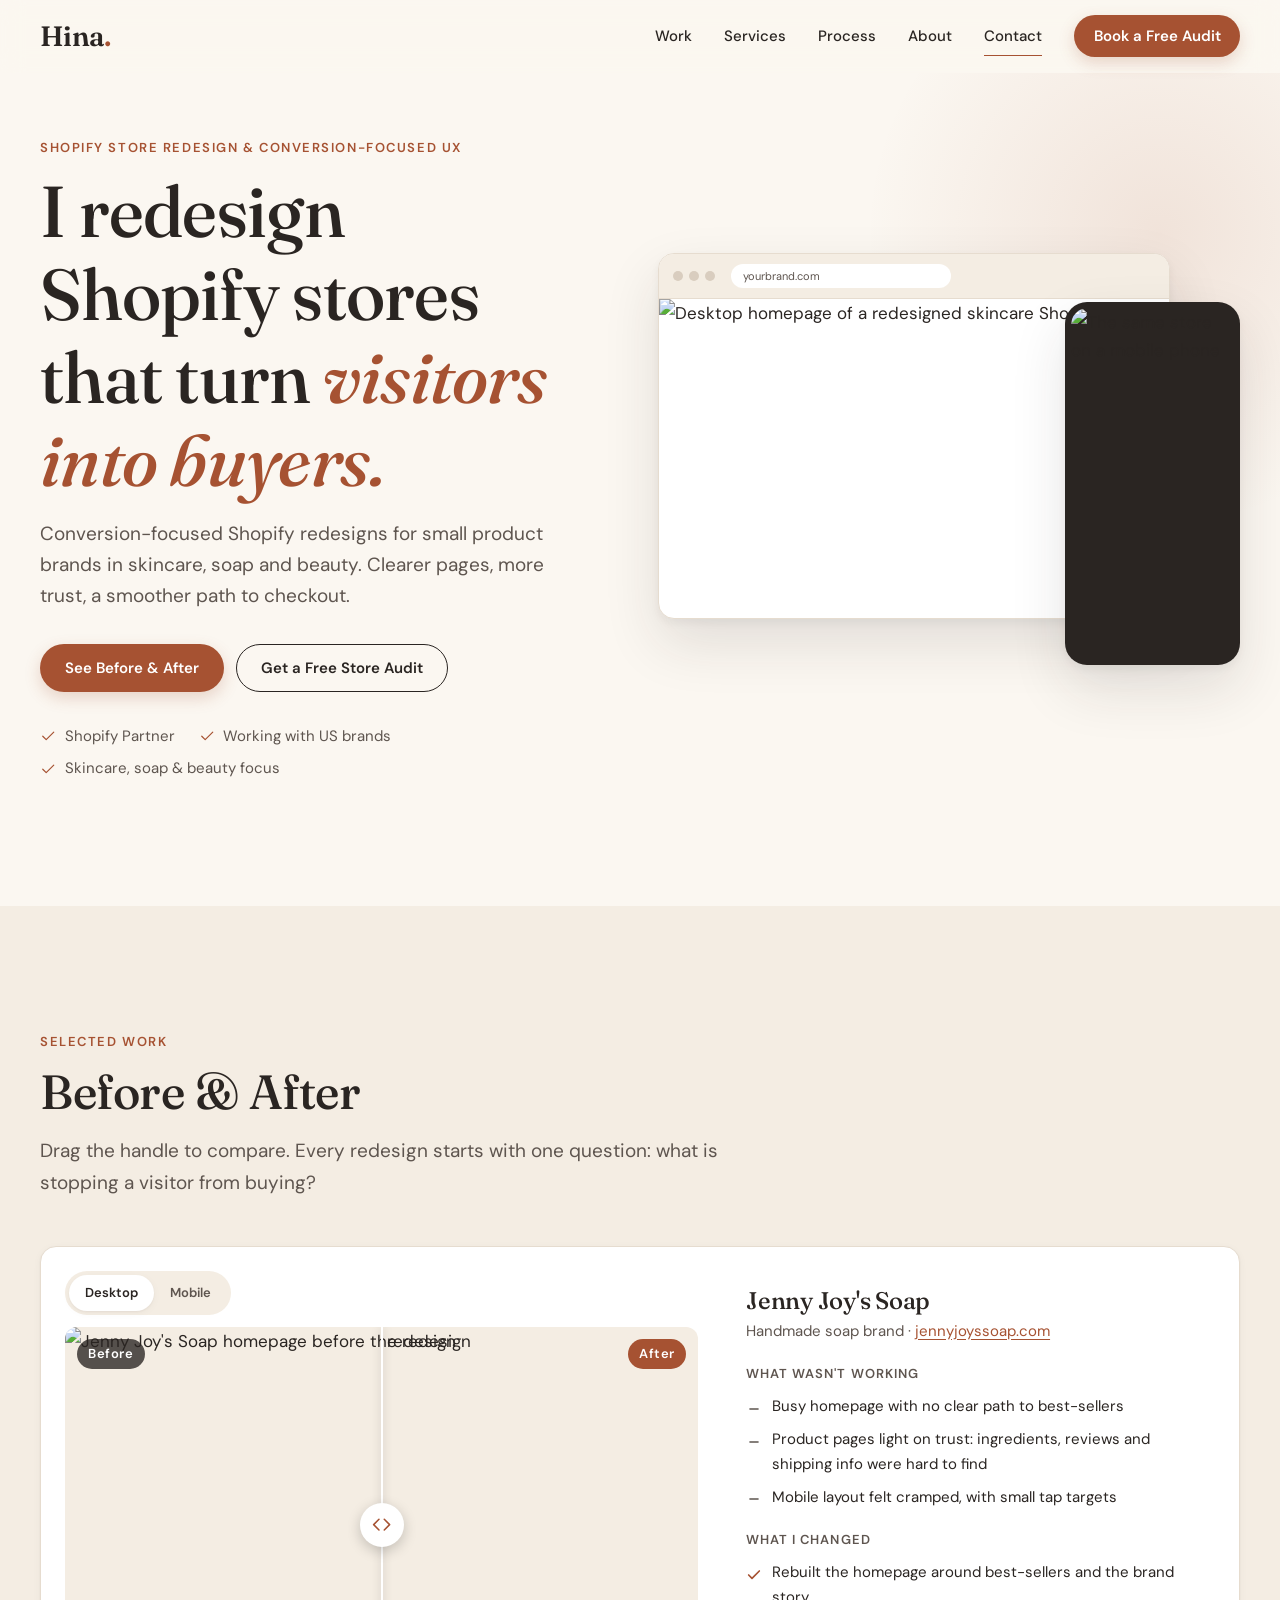
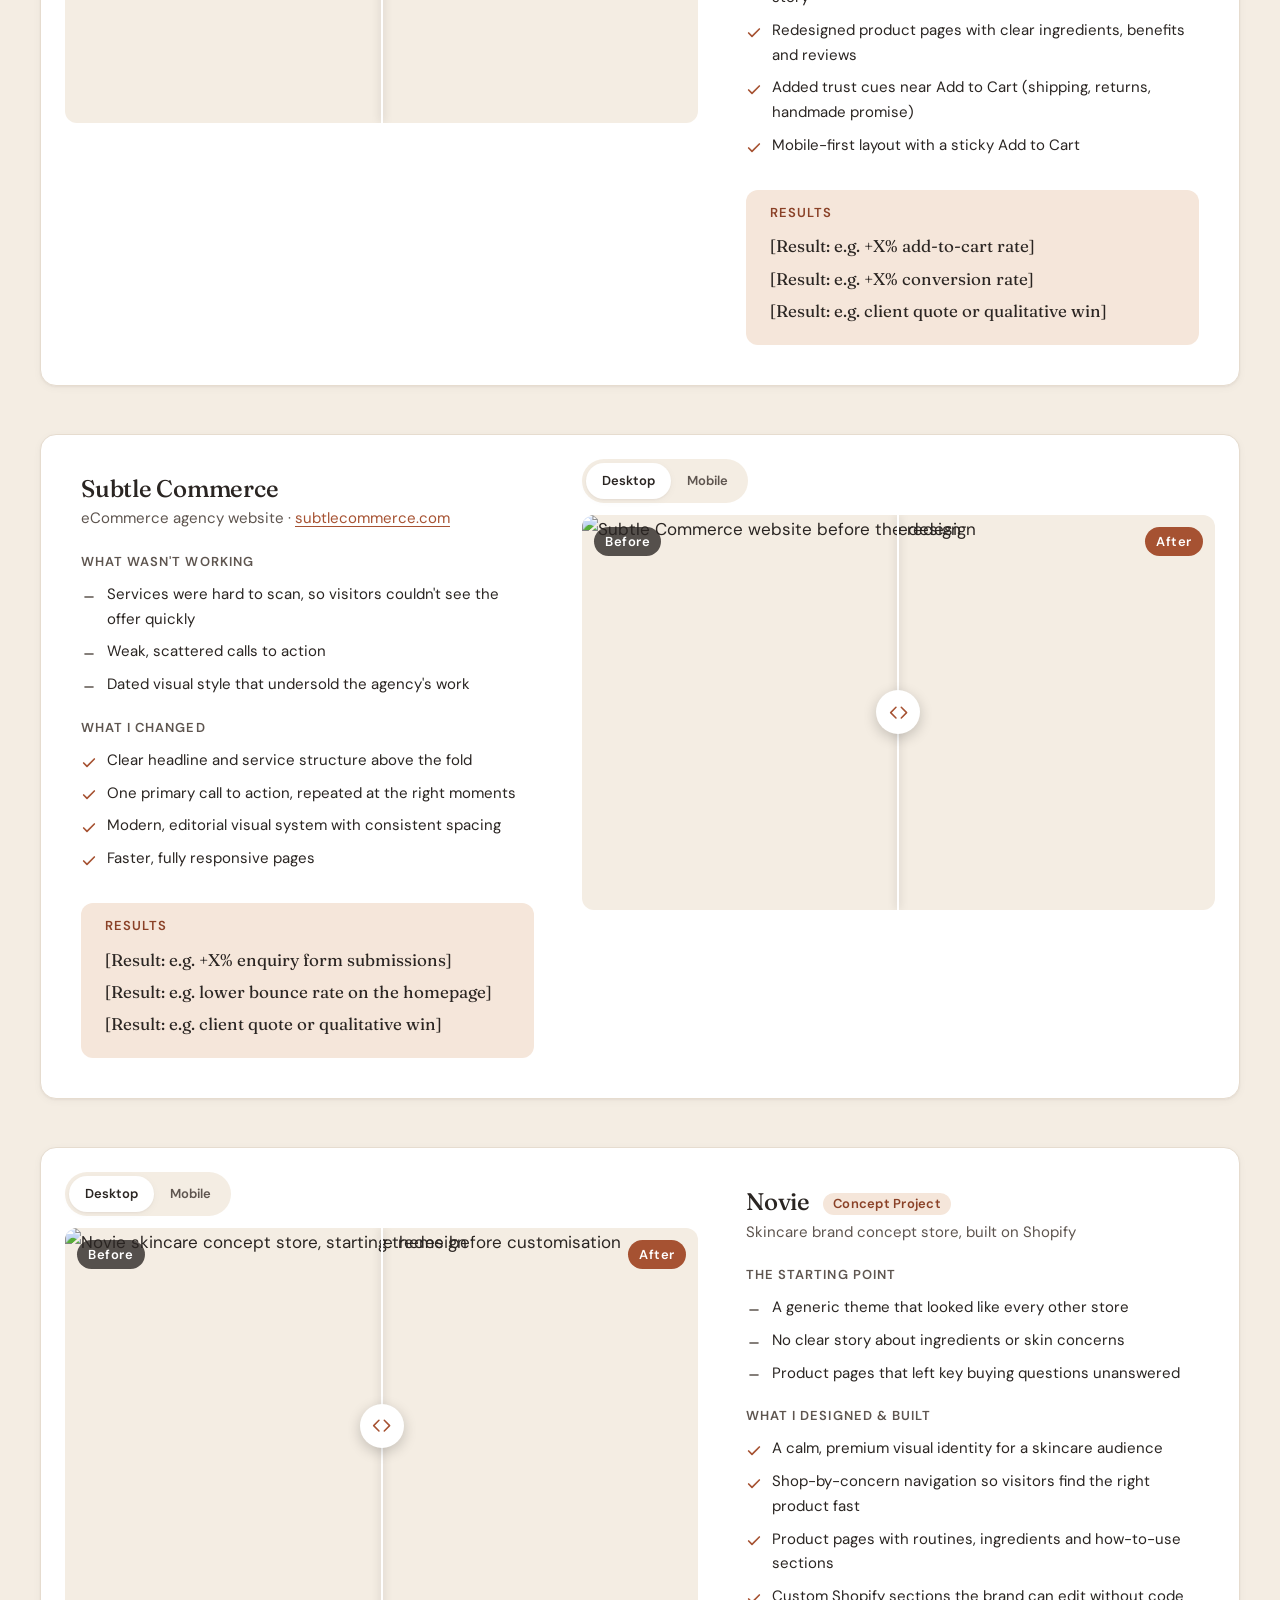
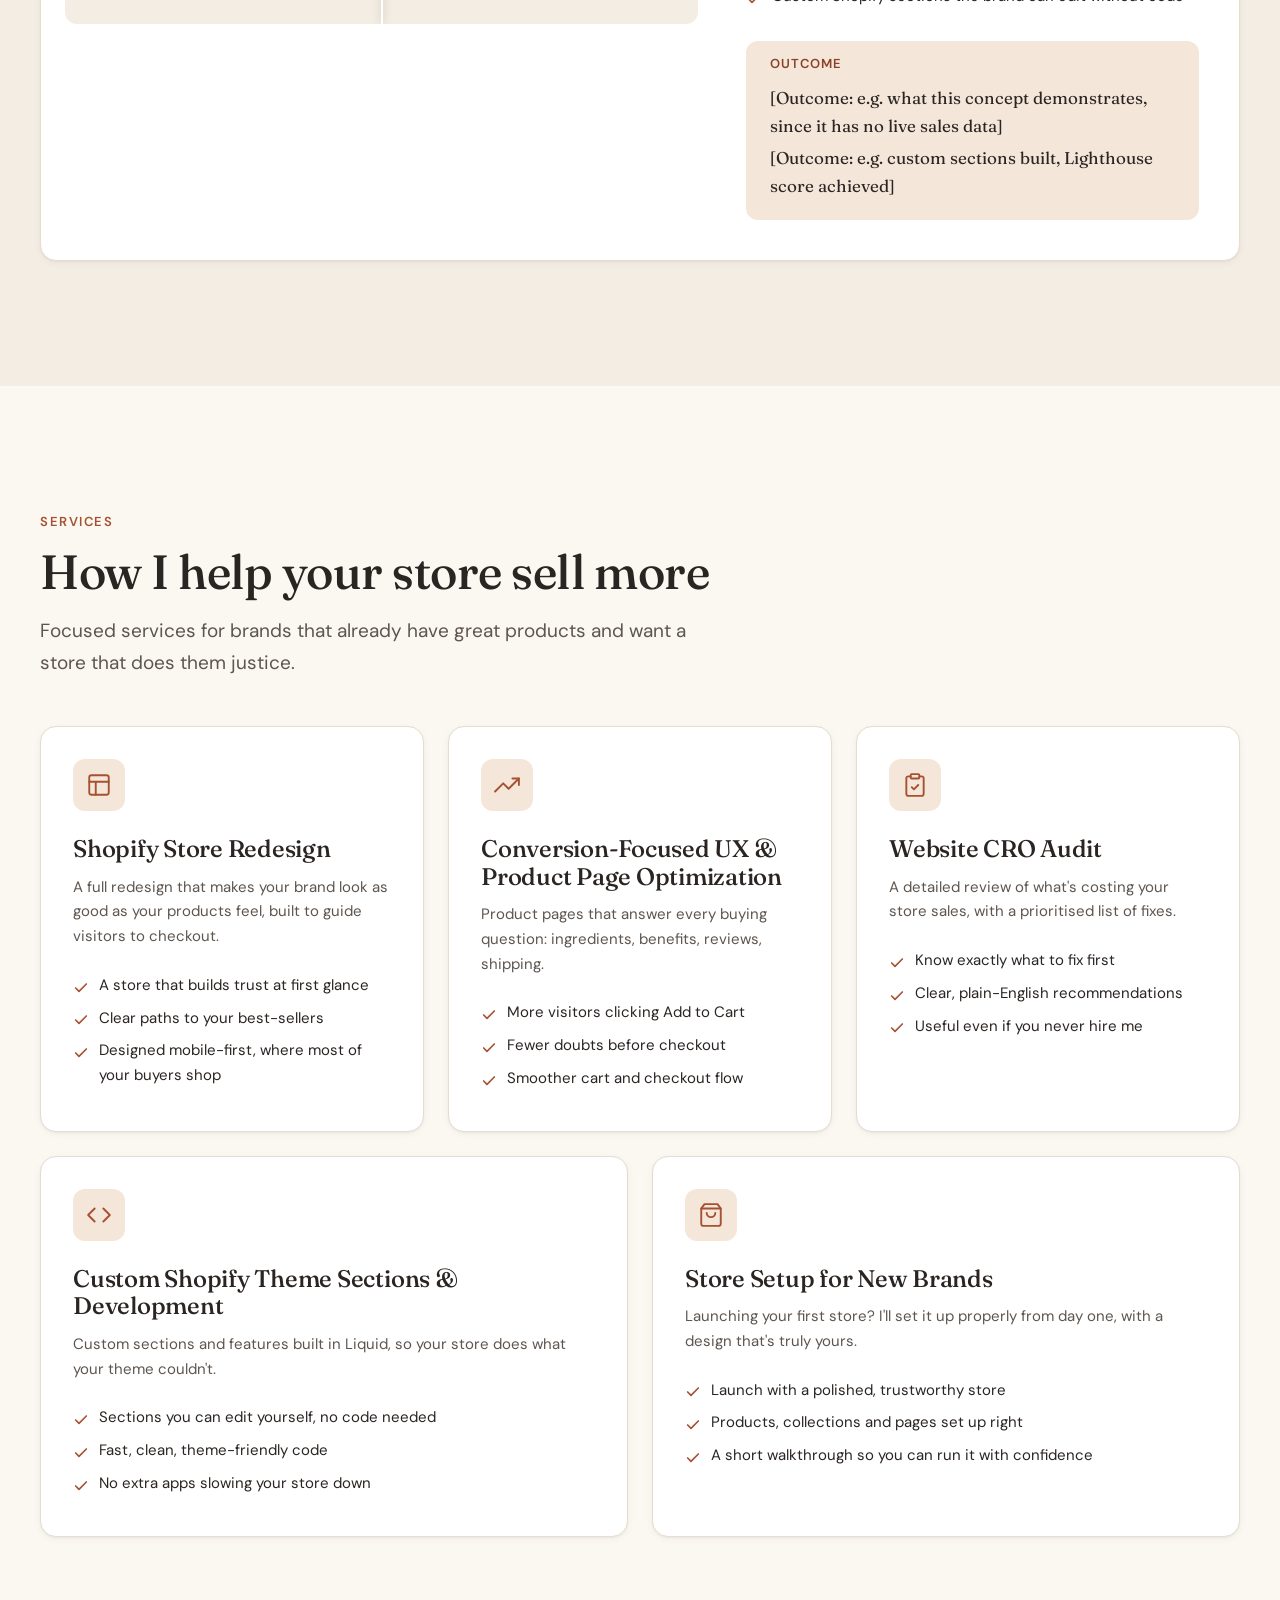
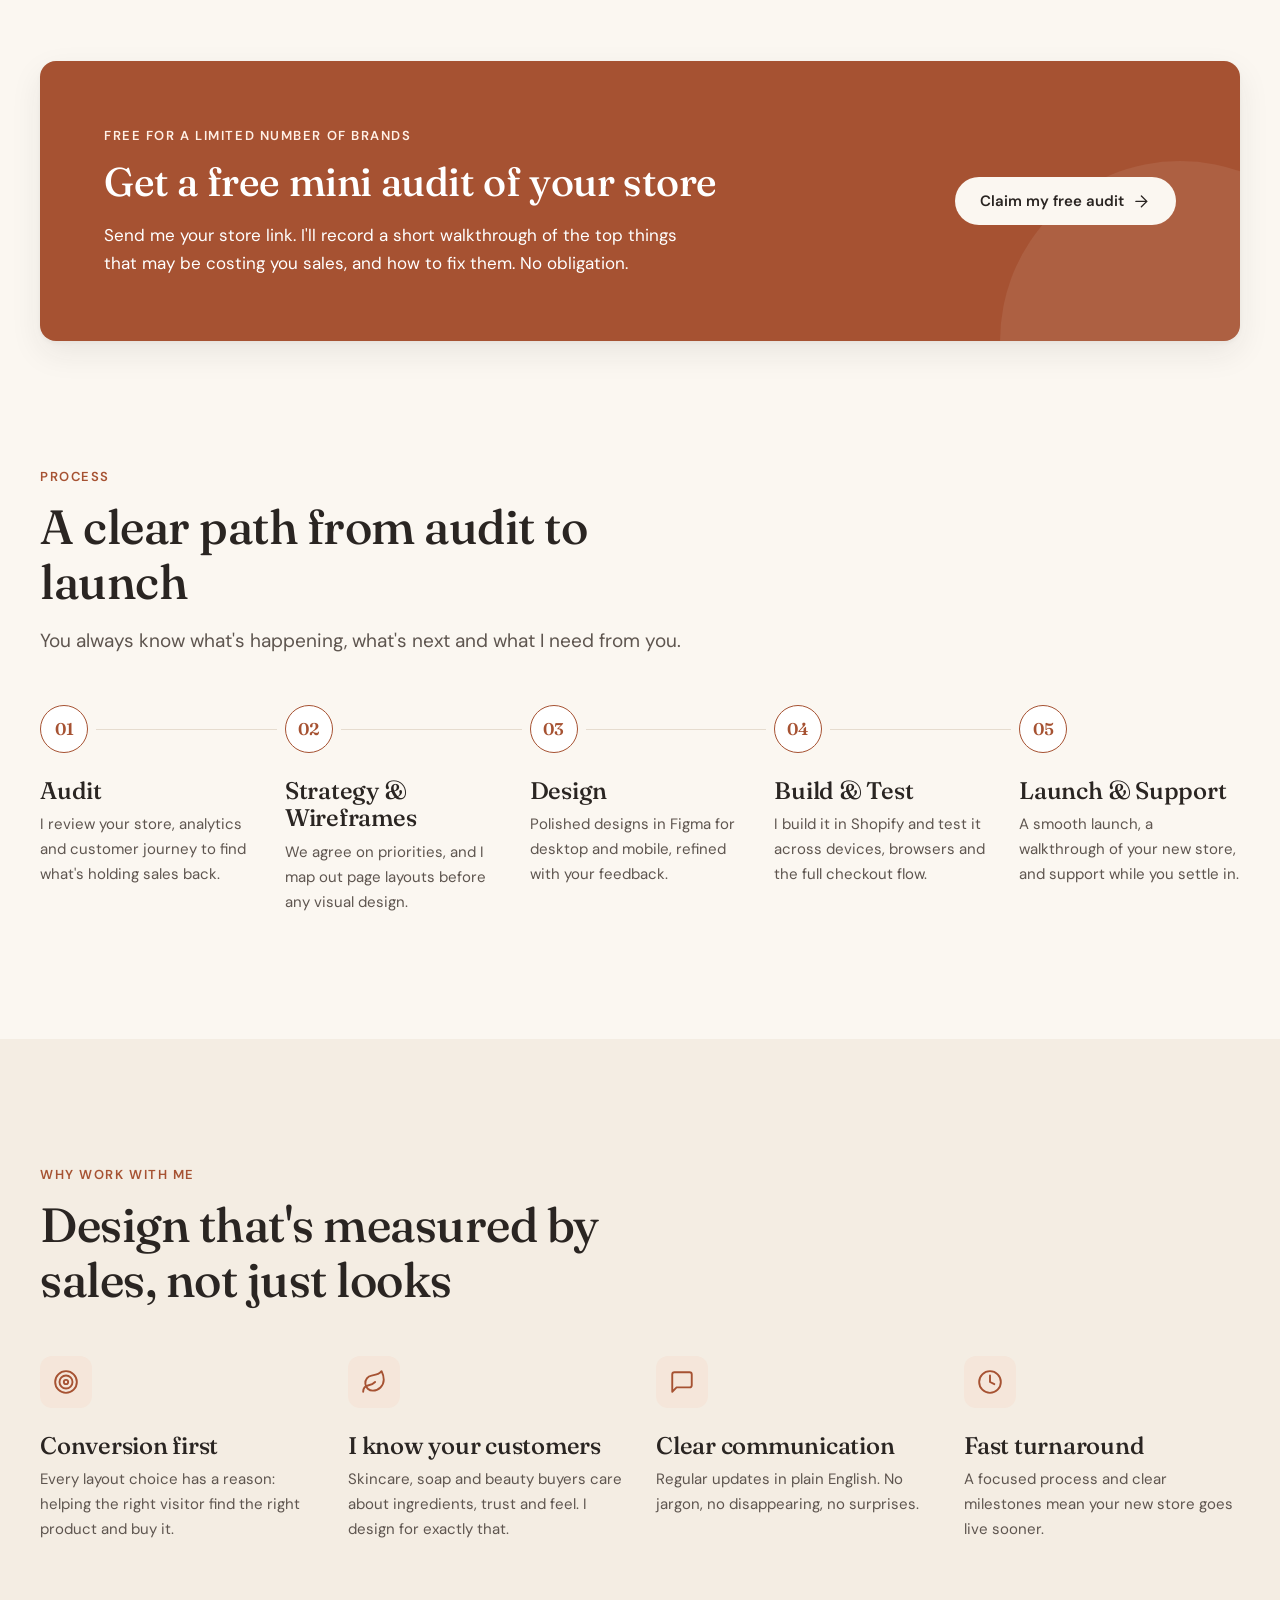
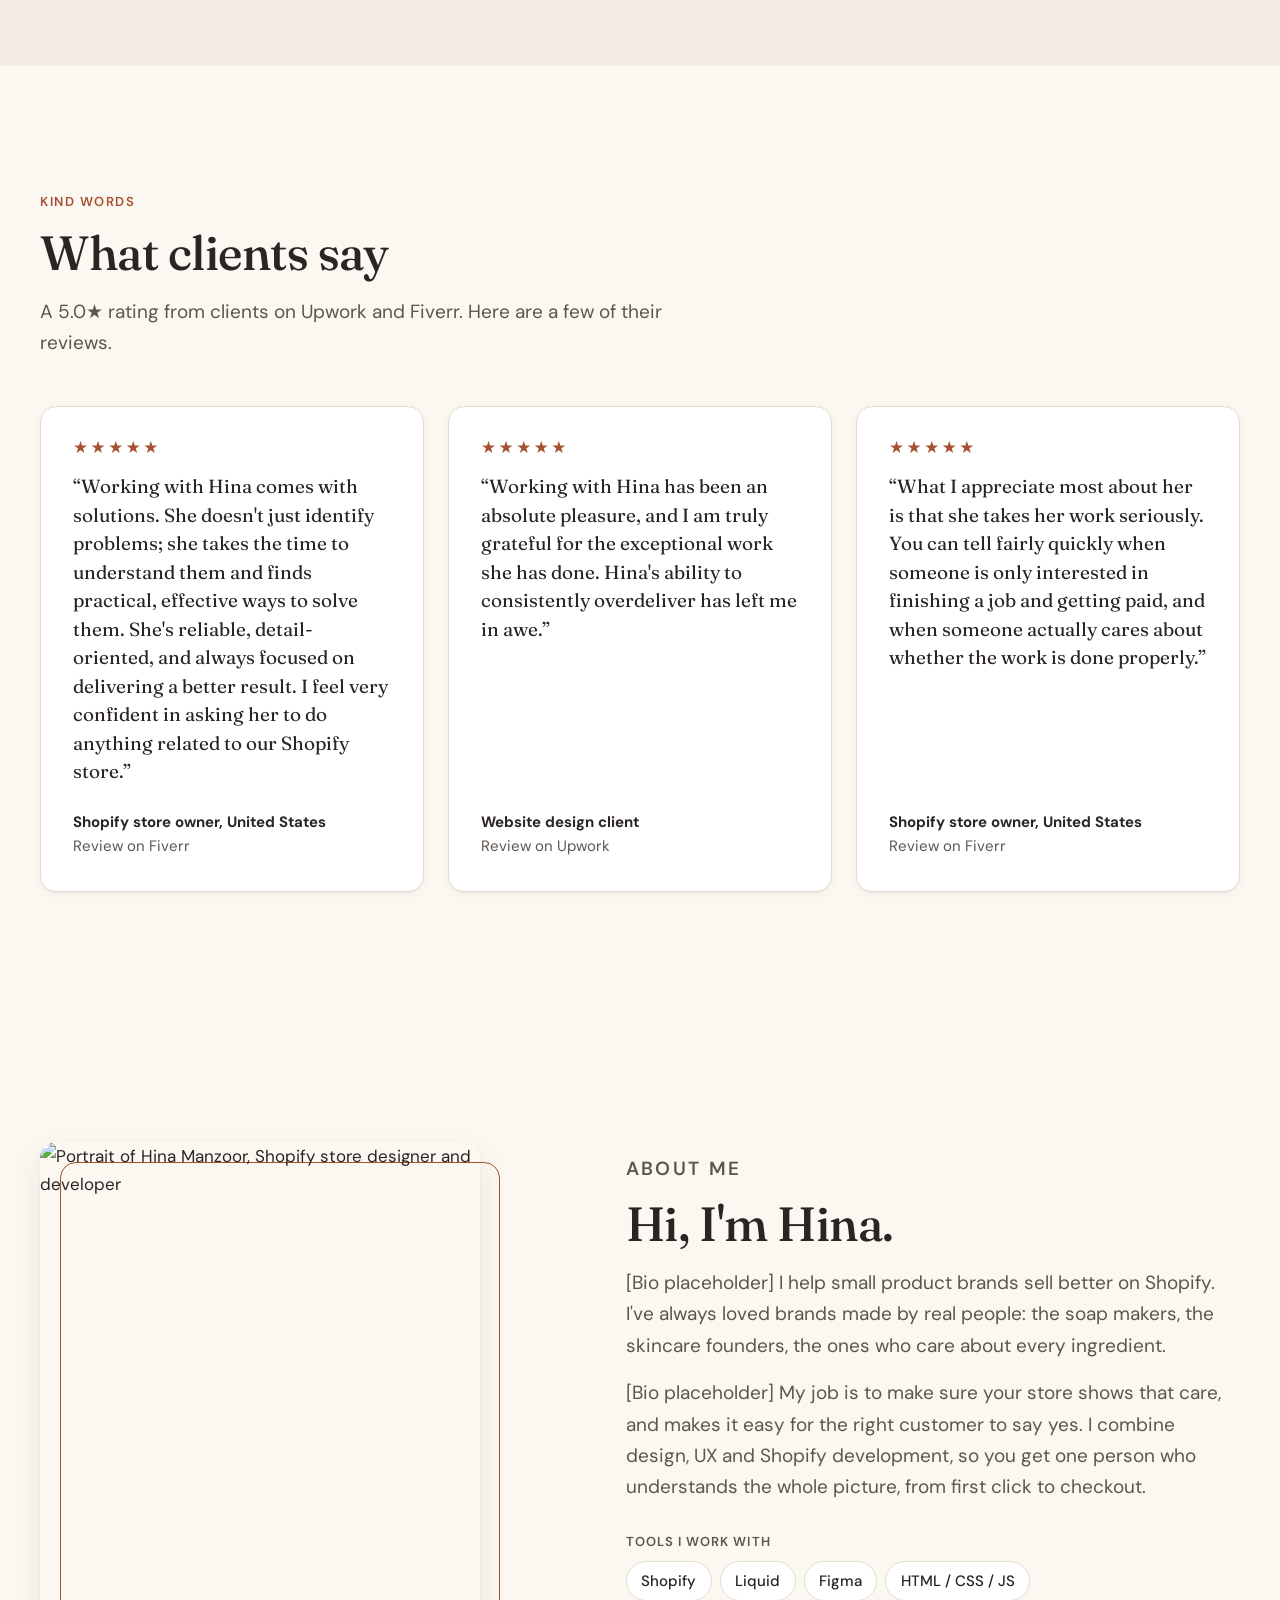
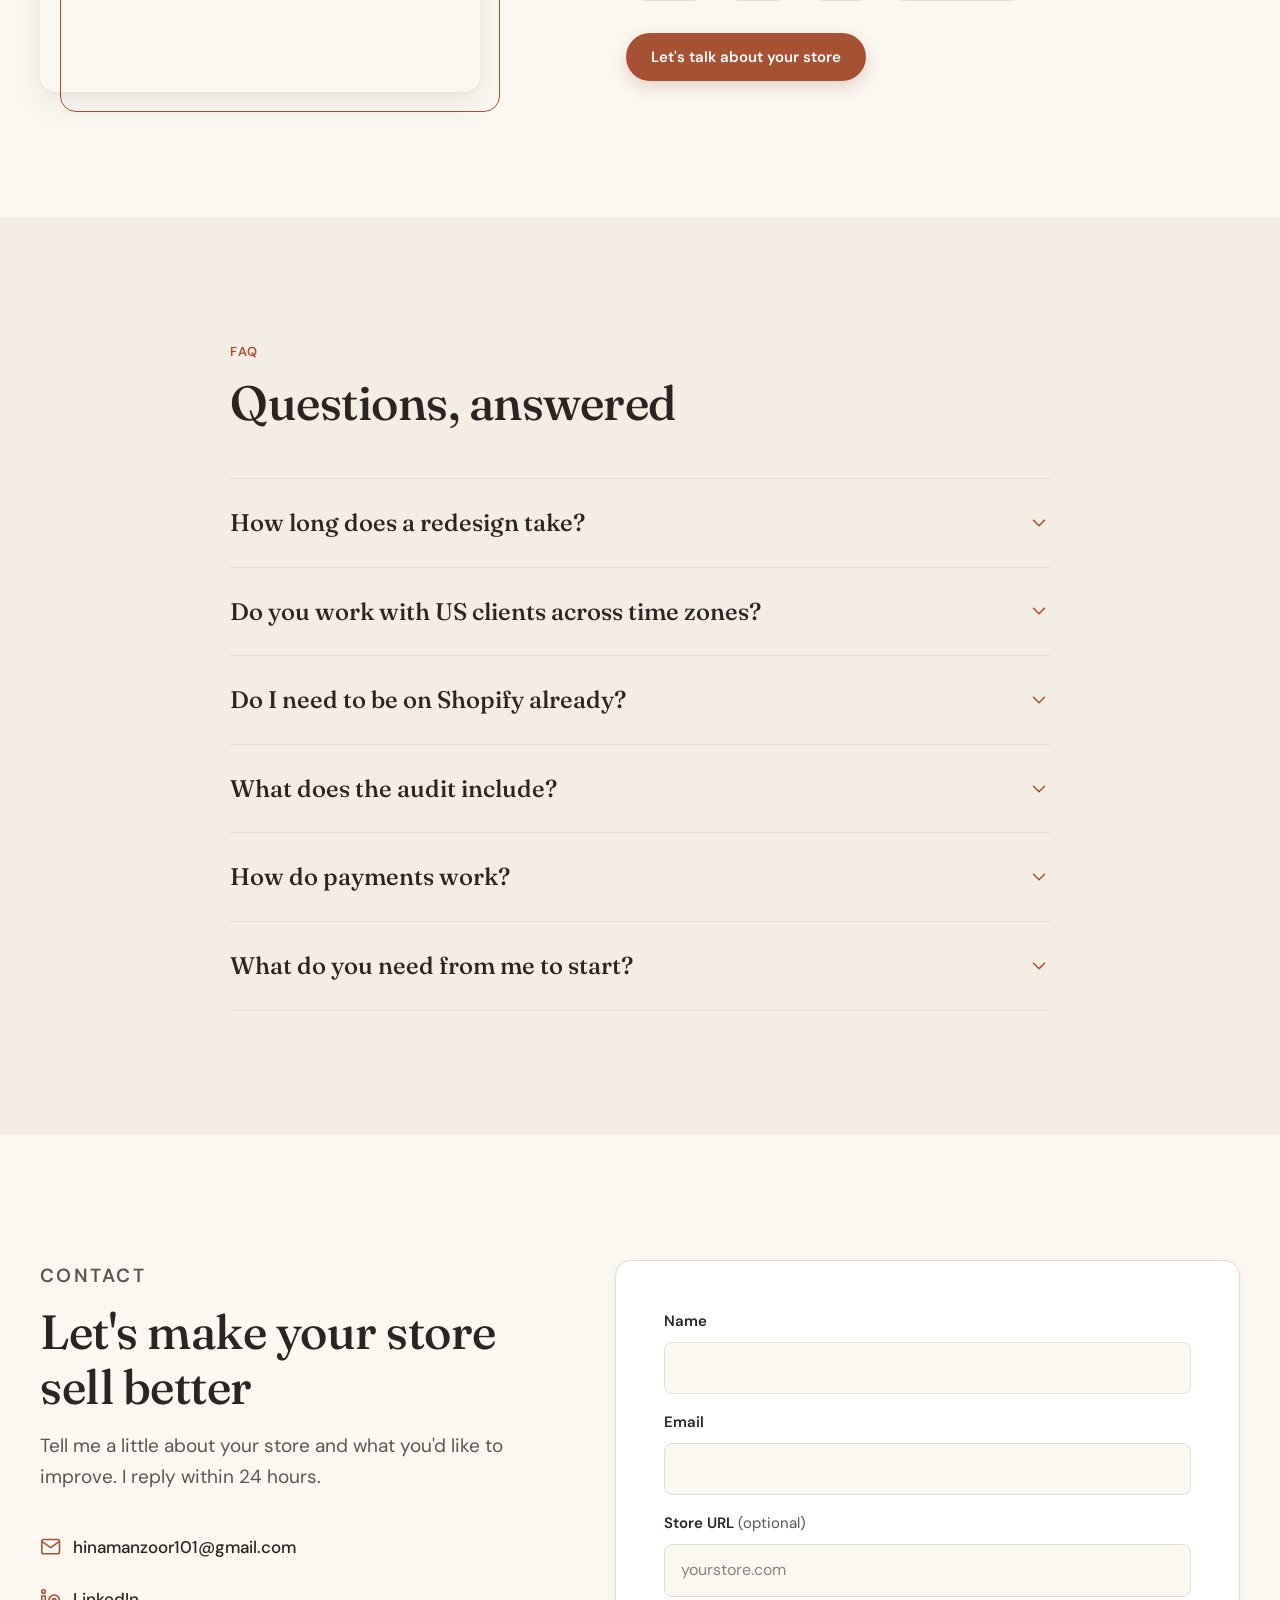
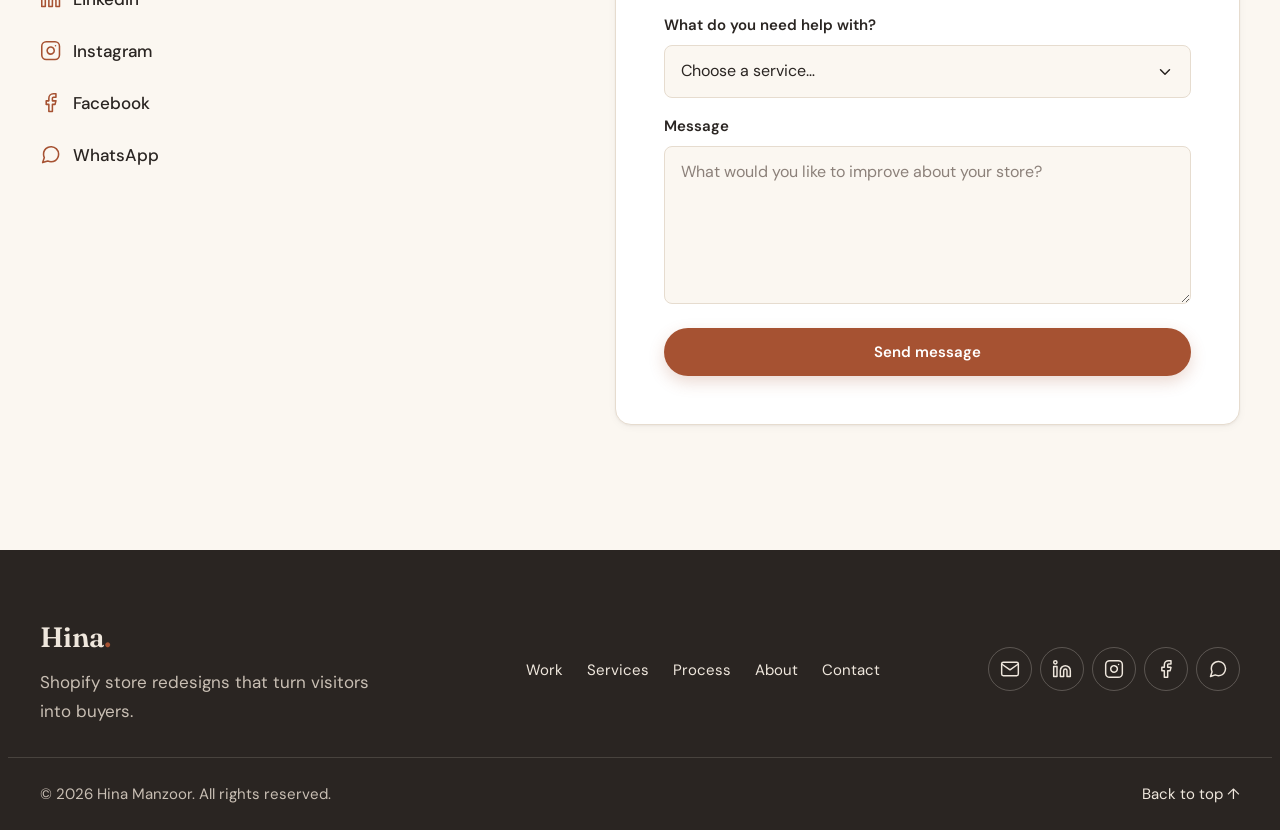
==== commit b63b590d: "Add real client reviews from Upwork and Fiverr Co-Authored-By: Claude Opus 5.5 <noreply@anthropic.co" ====
--- a/index.html
+++ b/index.html
@@ -635,23 +635,25 @@
       <header class="section-head reveal">
         <p class="eyebrow">Kind words</p>
         <h2 id="testimonials-title">What clients say</h2>
+        <p class="section-head__lead">A 5.0★ rating from clients on Upwork and Fiverr. Here are a few of their reviews.</p>
       </header>
 
+      <!-- Real client reviews from Upwork & Fiverr (names and dates left out on purpose) -->
       <div class="card-grid card-grid--3">
         <figure class="card quote reveal">
-          <svg class="icon quote__mark" aria-hidden="true"><use href="#i-quote"></use></svg>
-          <blockquote><p>[Client testimonial placeholder: paste a real quote from a client here.]</p></blockquote>
-          <figcaption><strong>[Client name]</strong><span>[Role, Brand name]</span></figcaption>
+          <p class="stars" role="img" aria-label="Rated 5 out of 5">★★★★★</p>
+          <blockquote><p>“Working with Hina comes with solutions. She doesn't just identify problems; she takes the time to understand them and finds practical, effective ways to solve them. She's reliable, detail-oriented, and always focused on delivering a better result. I feel very confident in asking her to do anything related to our Shopify store.”</p></blockquote>
+          <figcaption><strong>Shopify store owner, United States</strong><span>Review on Fiverr</span></figcaption>
         </figure>
         <figure class="card quote reveal">
-          <svg class="icon quote__mark" aria-hidden="true"><use href="#i-quote"></use></svg>
-          <blockquote><p>[Client testimonial placeholder: paste a real quote from a client here.]</p></blockquote>
-          <figcaption><strong>[Client name]</strong><span>[Role, Brand name]</span></figcaption>
+          <p class="stars" role="img" aria-label="Rated 5 out of 5">★★★★★</p>
+          <blockquote><p>“Working with Hina has been an absolute pleasure, and I am truly grateful for the exceptional work she has done. Hina's ability to consistently overdeliver has left me in awe.”</p></blockquote>
+          <figcaption><strong>Website design client</strong><span>Review on Upwork</span></figcaption>
         </figure>
         <figure class="card quote reveal">
-          <svg class="icon quote__mark" aria-hidden="true"><use href="#i-quote"></use></svg>
-          <blockquote><p>[Client testimonial placeholder: paste a real quote from a client here.]</p></blockquote>
-          <figcaption><strong>[Client name]</strong><span>[Role, Brand name]</span></figcaption>
+          <p class="stars" role="img" aria-label="Rated 5 out of 5">★★★★★</p>
+          <blockquote><p>“What I appreciate most about her is that she takes her work seriously. You can tell fairly quickly when someone is only interested in finishing a job and getting paid, and when someone actually cares about whether the work is done properly.”</p></blockquote>
+          <figcaption><strong>Shopify store owner, United States</strong><span>Review on Fiverr</span></figcaption>
         </figure>
       </div>
     </div>
--- a/css/style.css
+++ b/css/style.css
@@ -821,6 +821,13 @@
 
 /* 12. TESTIMONIALS ======================================================== */
 .quote { margin: 0; display: flex; flex-direction: column; }
+.stars {
+  margin: 0 0 var(--space-4);
+  color: var(--color-accent);
+  font-size: 1.05rem;
+  letter-spacing: .15em;
+  line-height: 1;
+}
 .quote__mark { width: 32px; height: 32px; color: var(--color-accent); stroke-width: 1.25; margin-bottom: var(--space-4); }
 .quote blockquote {
   margin: 0 0 var(--space-5);
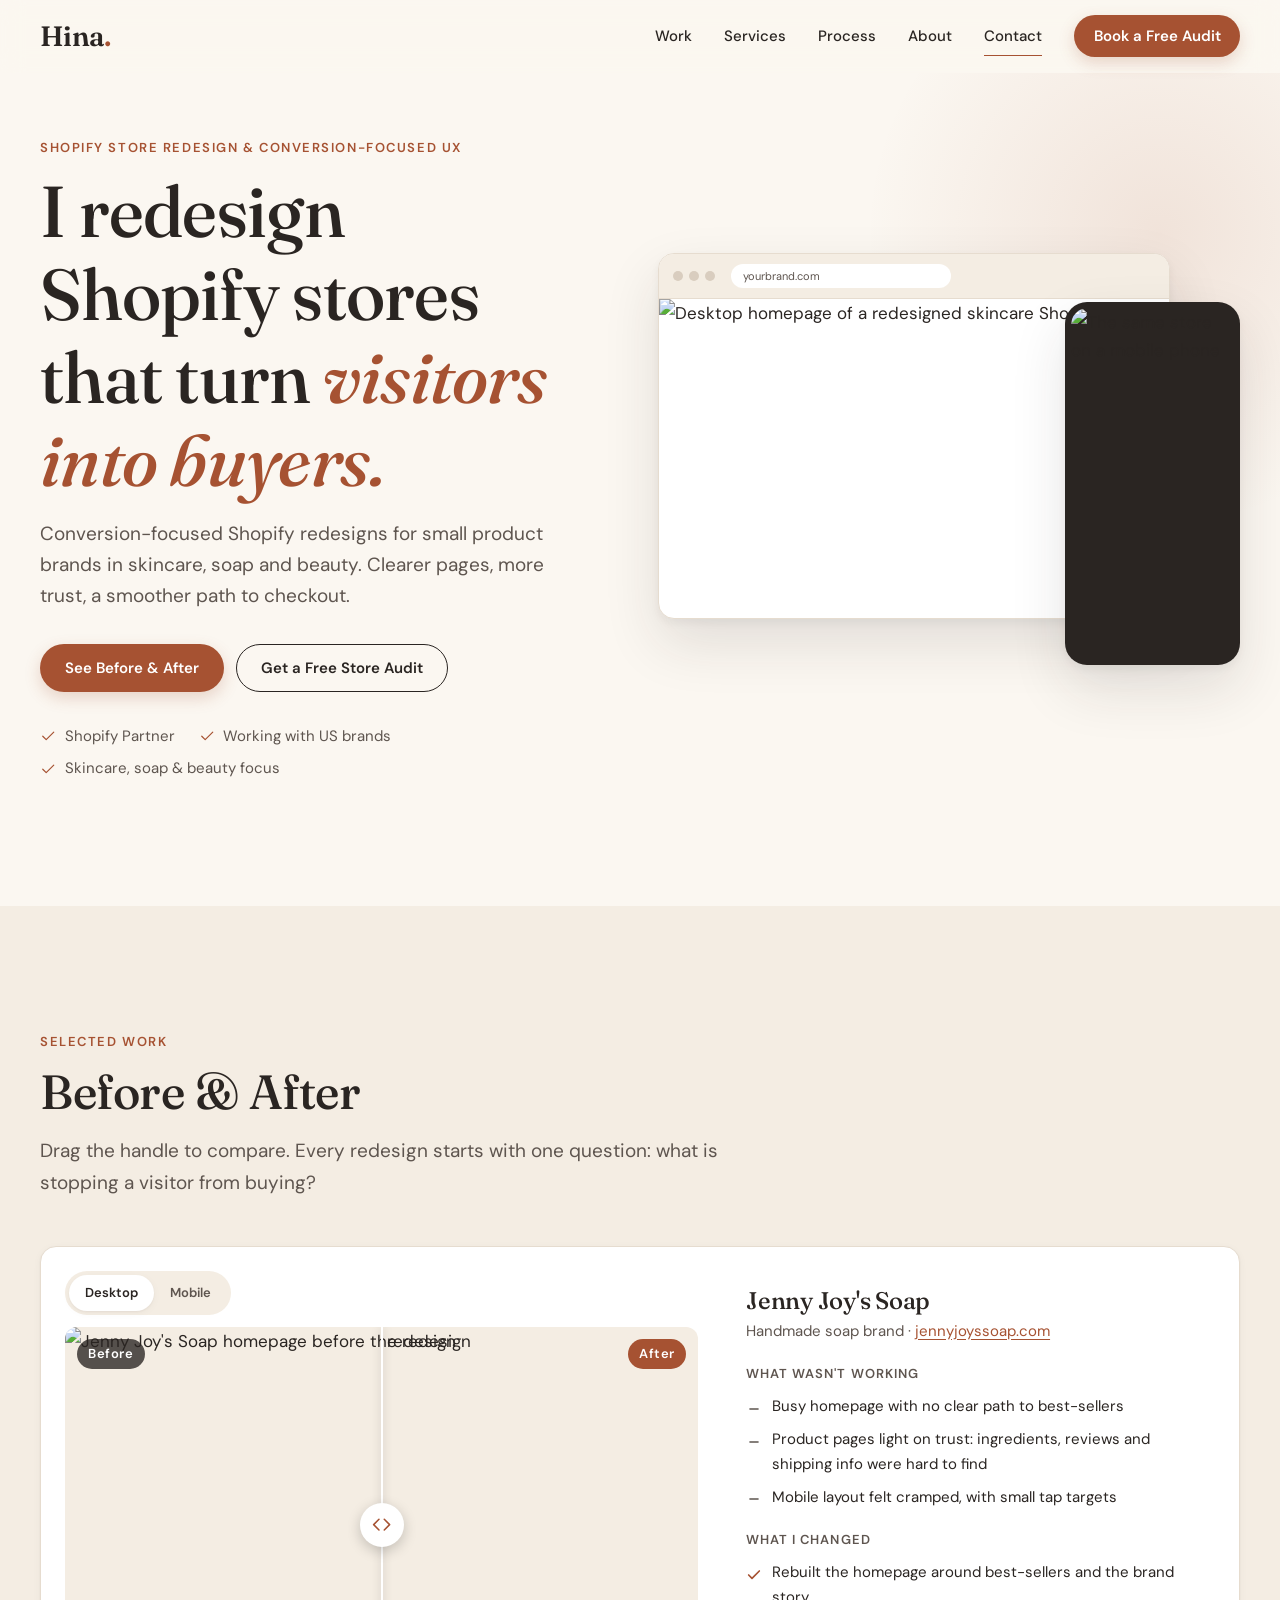
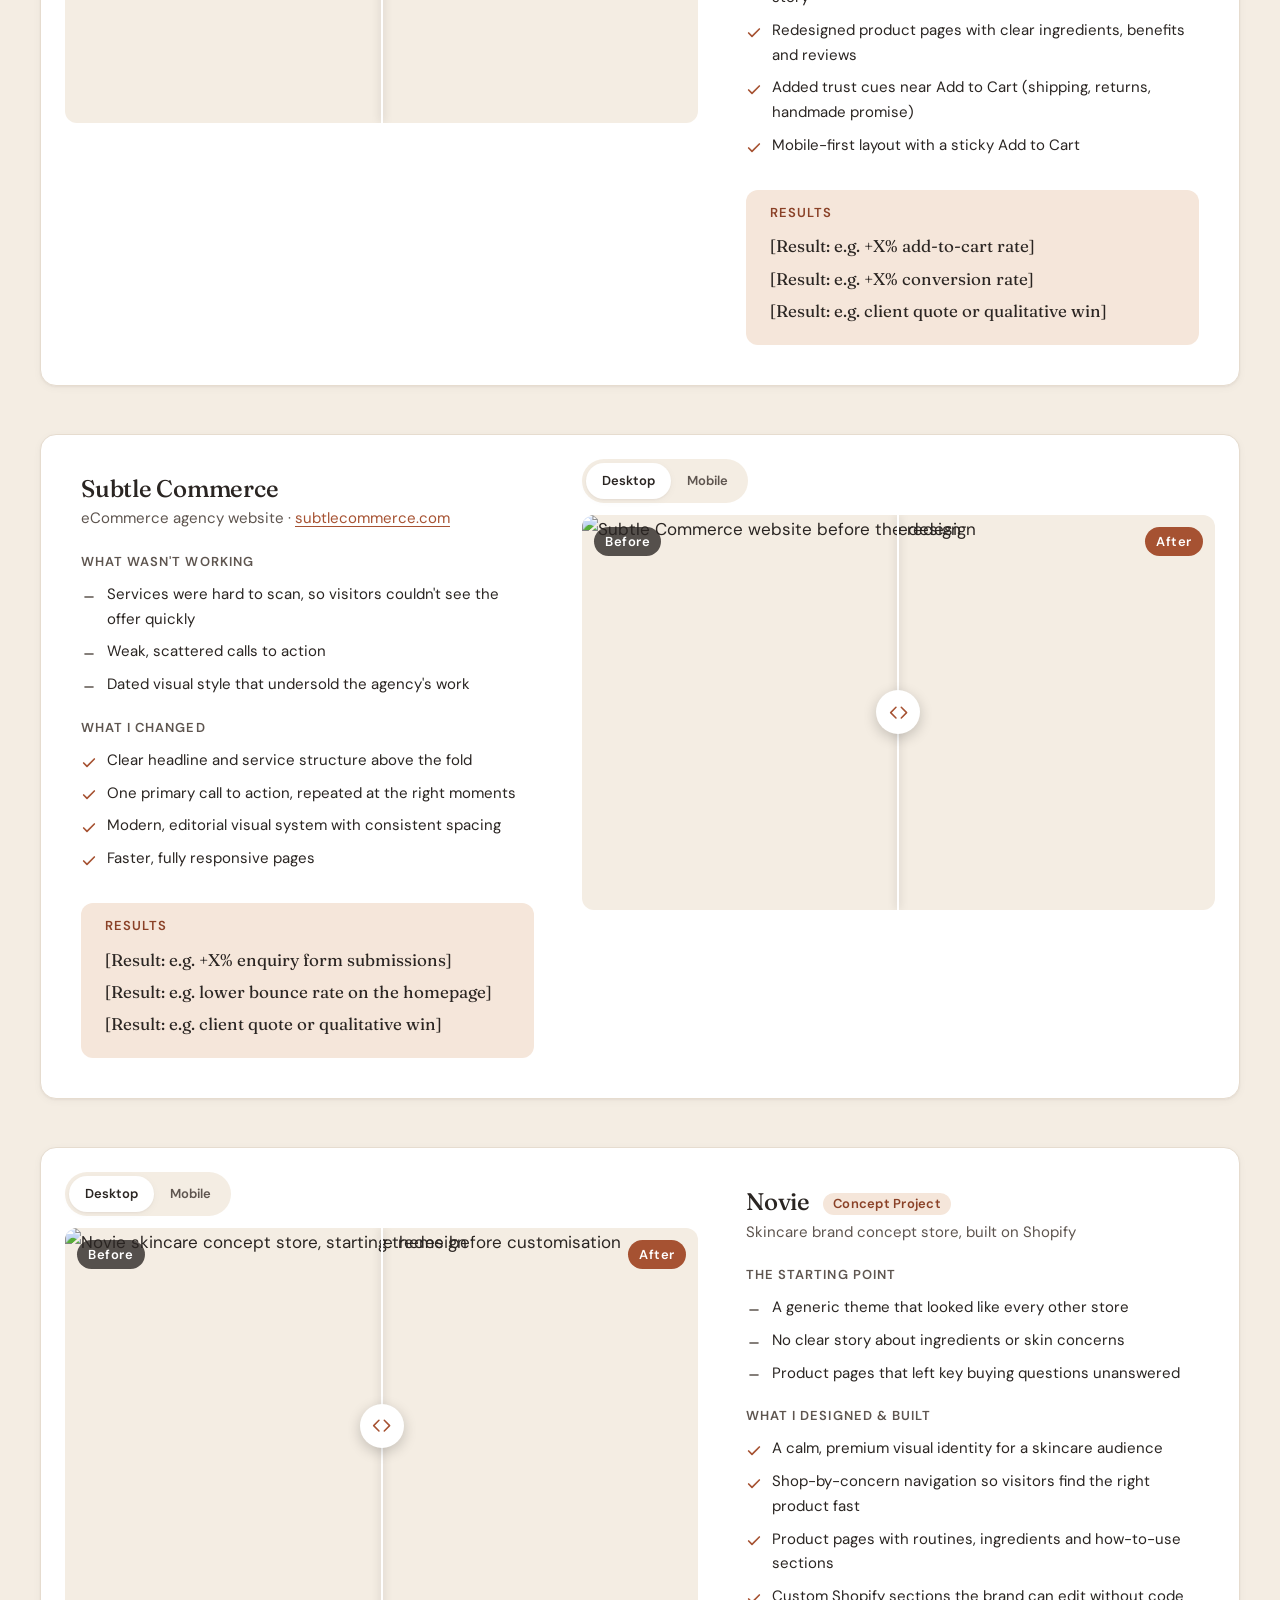
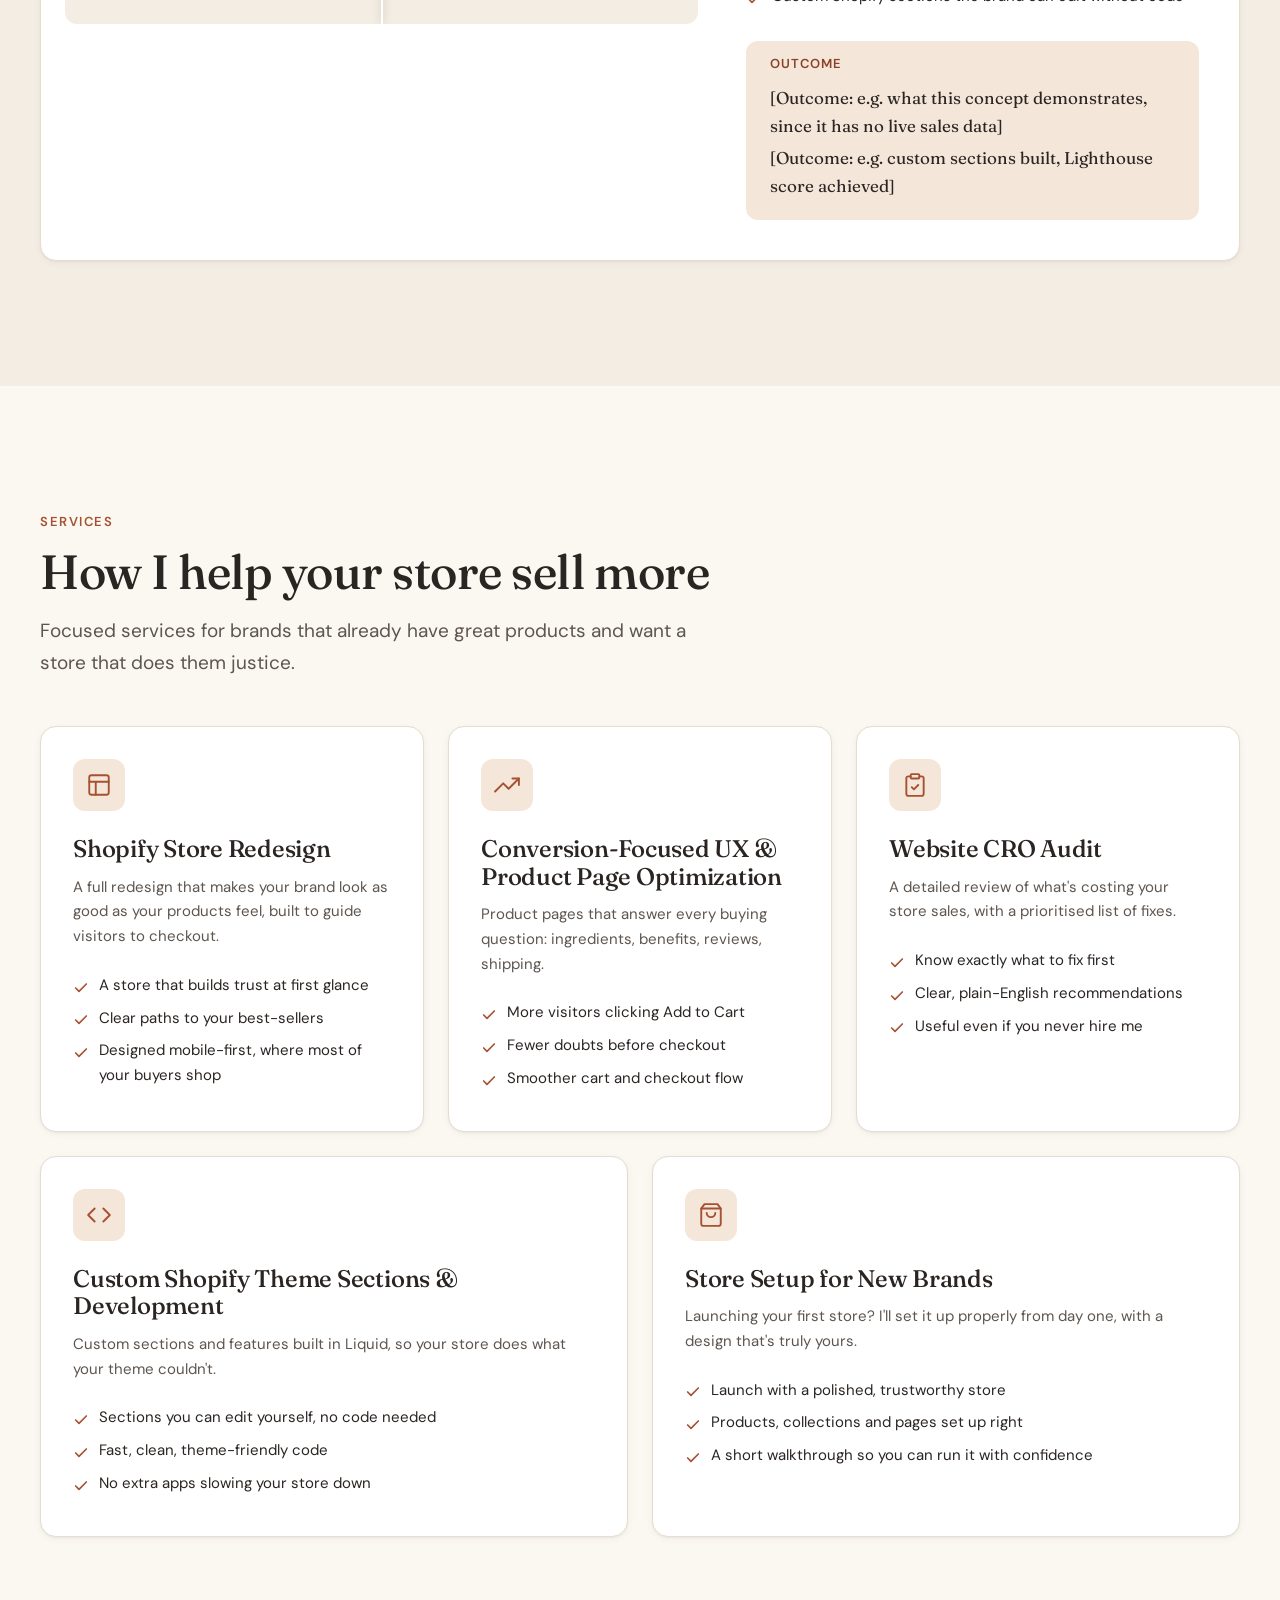
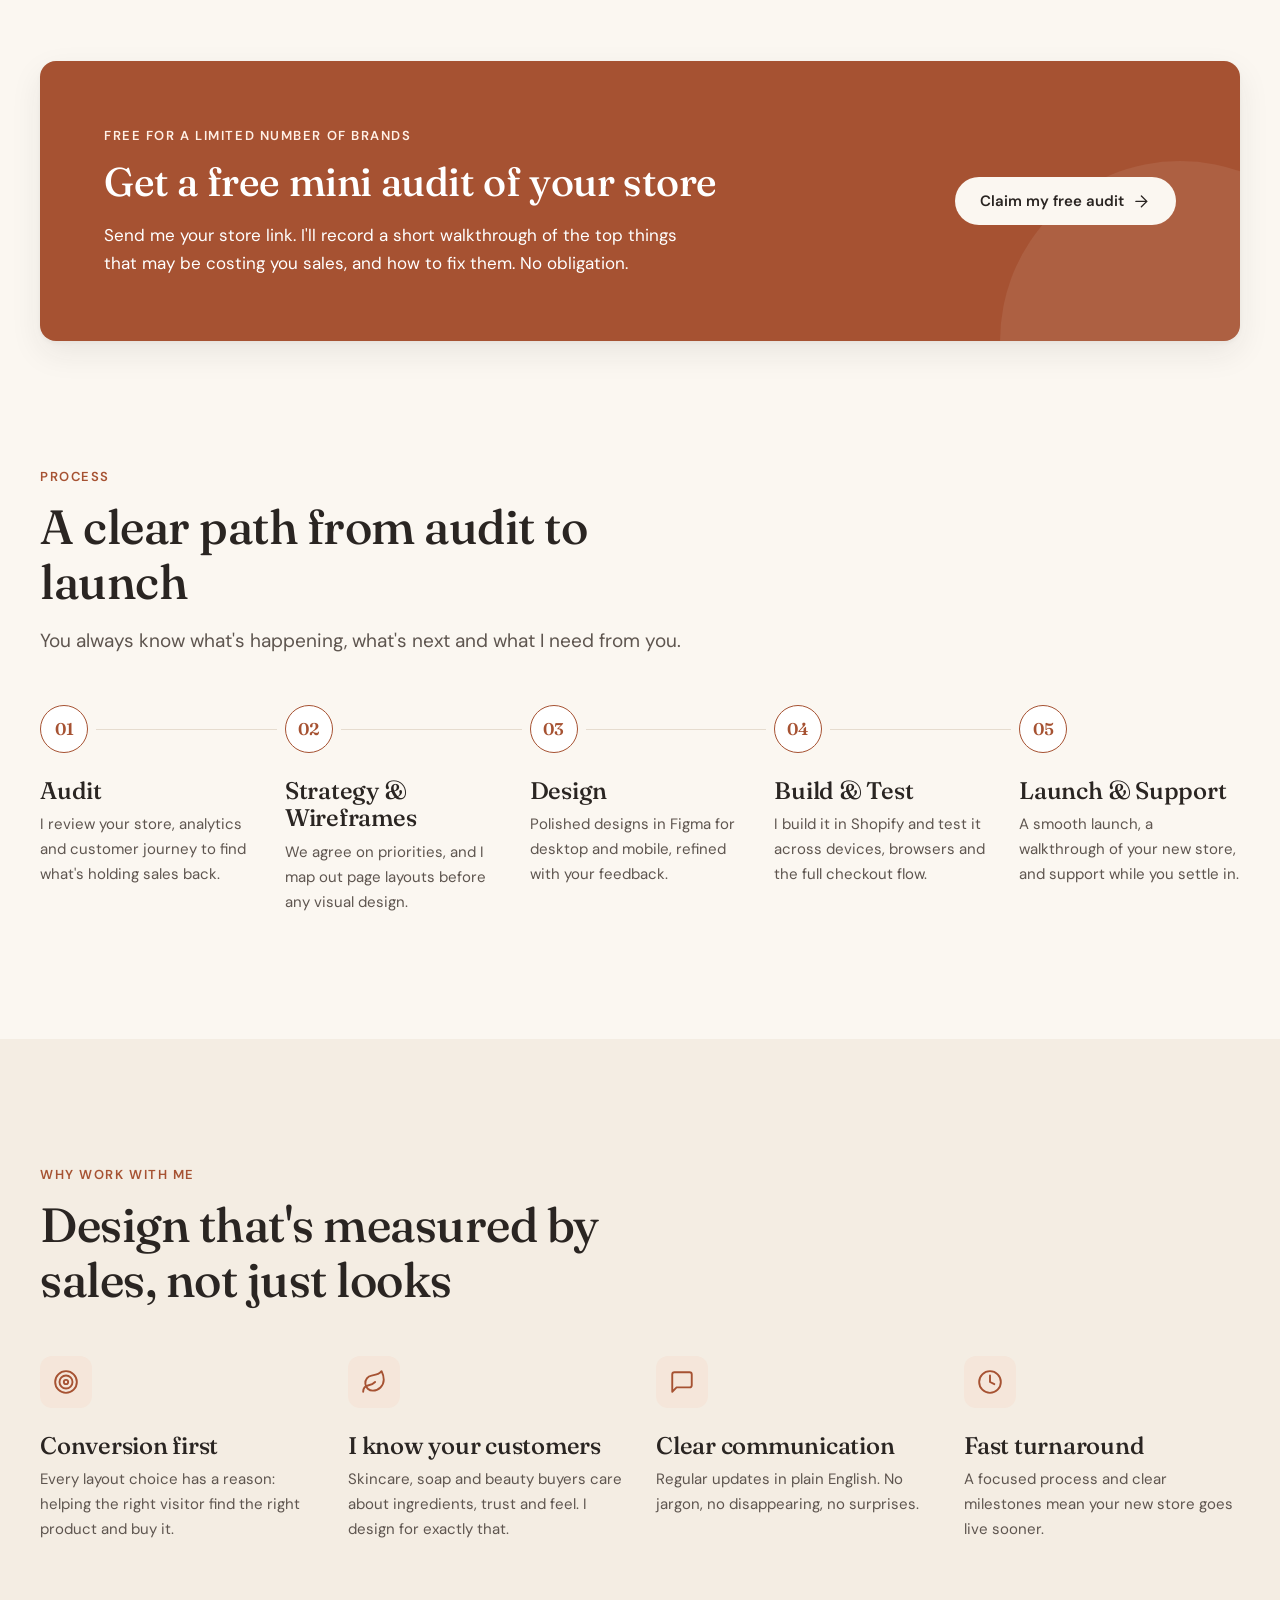
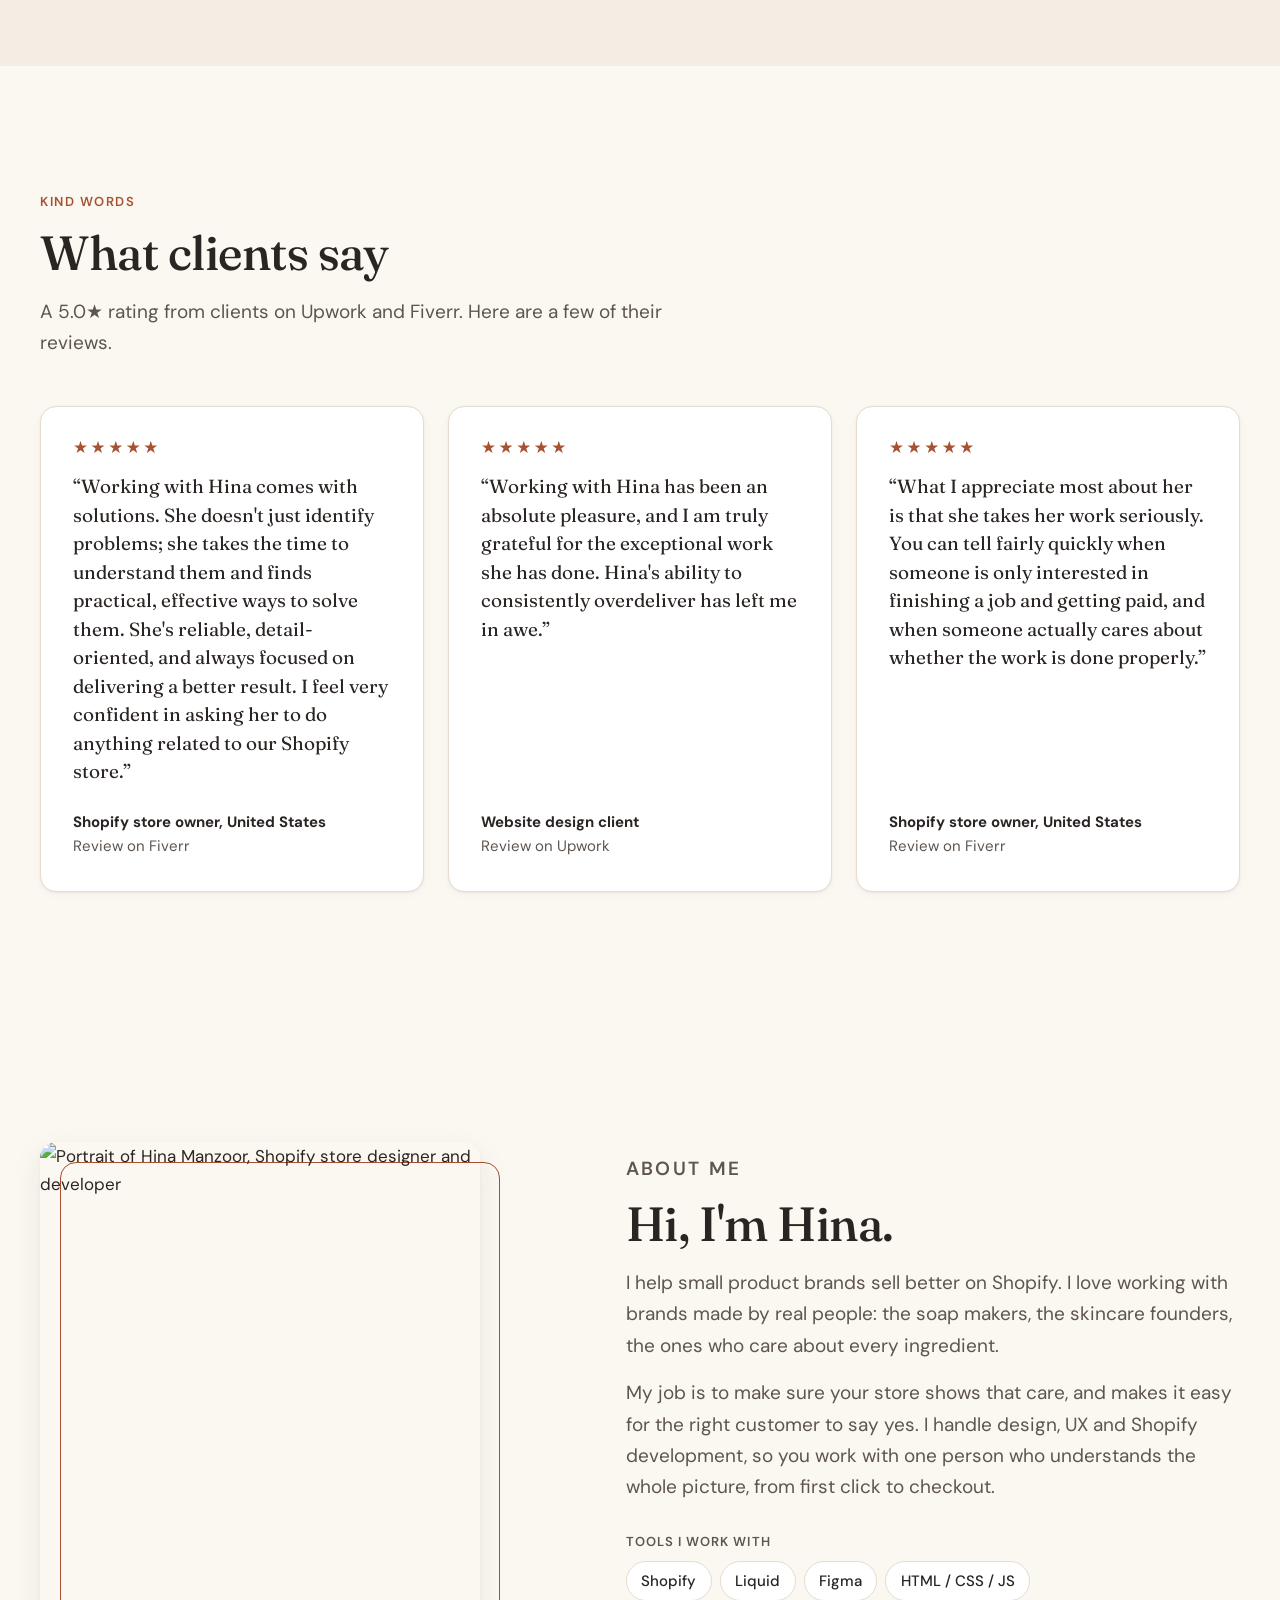
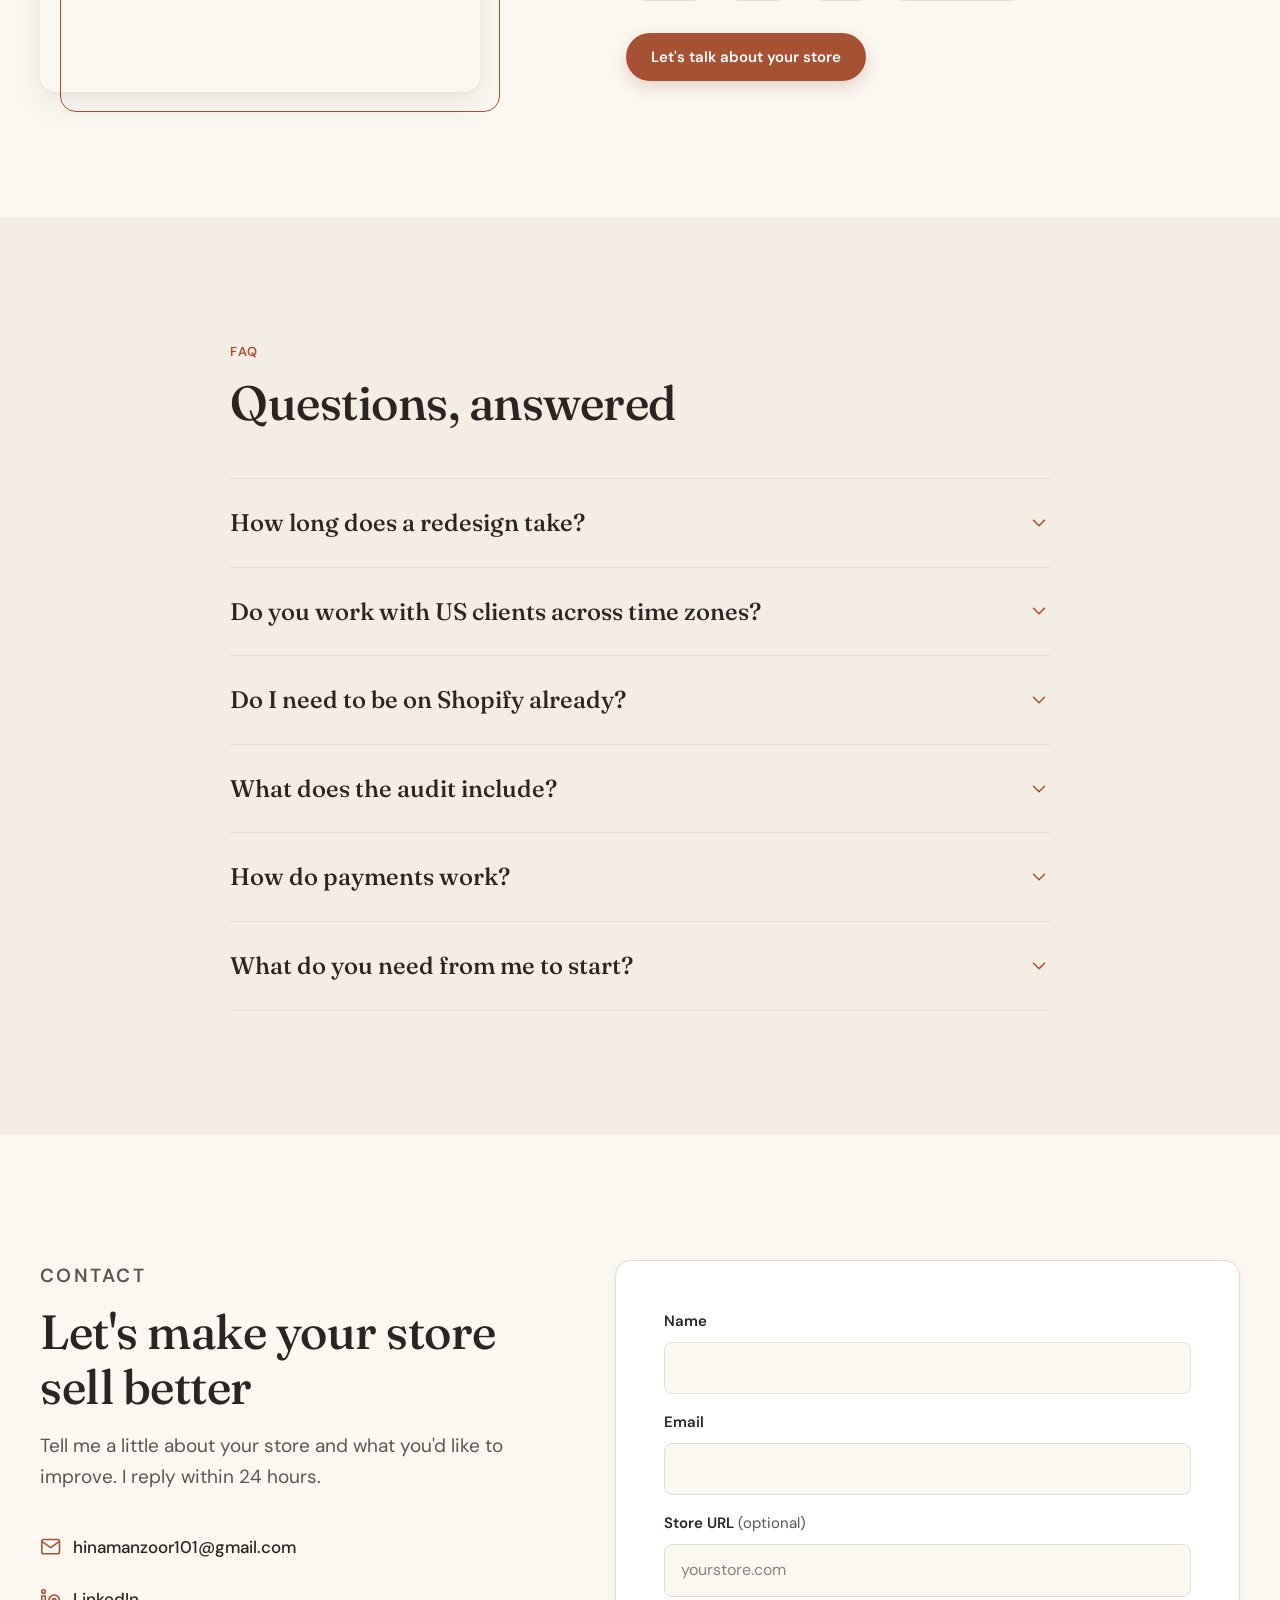
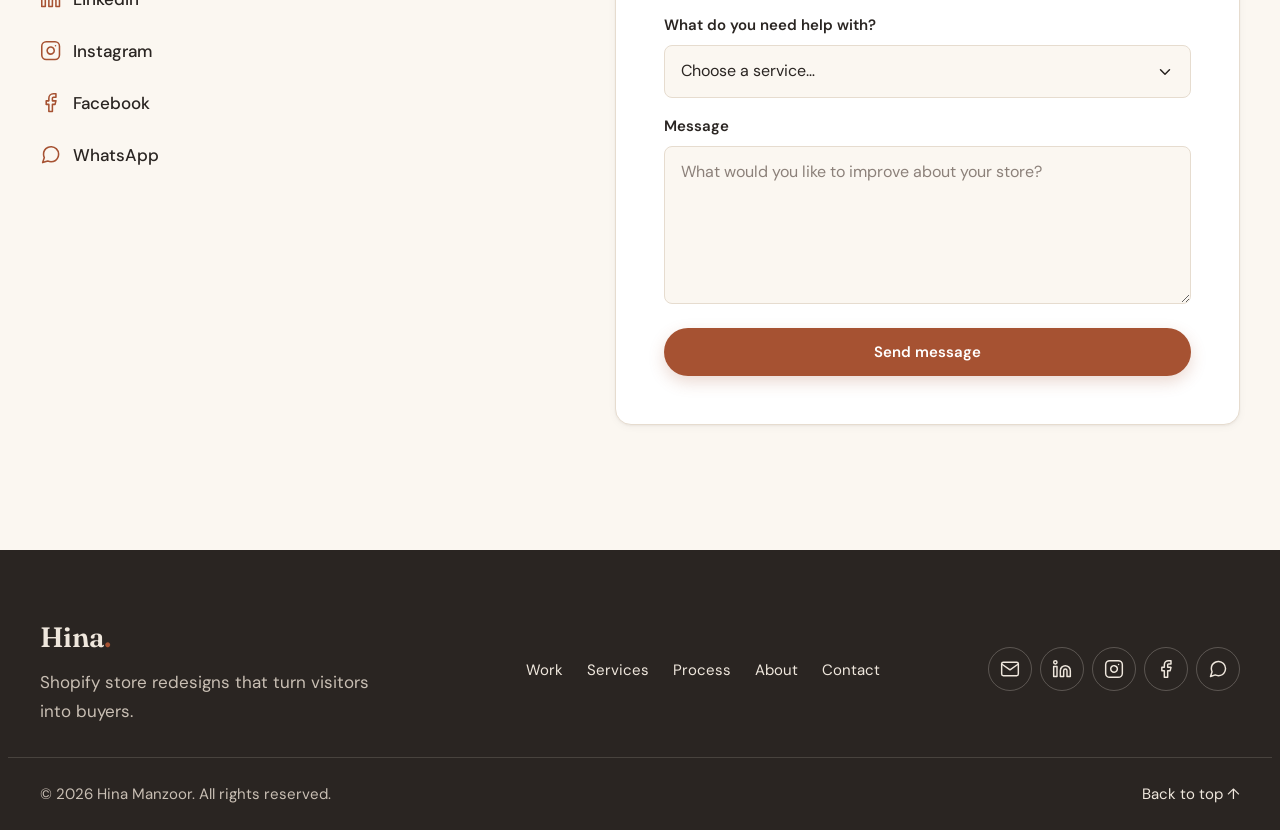
==== commit 6c079bb2: "Finalize About bio Co-Authored-By: Claude Opus 5.5 <noreply@anthropic.com> Claude-Session: https://c" ====
--- a/index.html
+++ b/index.html
@@ -674,9 +674,8 @@
       <div class="about__copy reveal">
         <p class="eyebrow">About me</p>
         <h2 id="about-title">Hi, I'm Hina.</h2>
-        <!-- PLACEHOLDER BIO: rewrite in your own words -->
-        <p>[Bio placeholder] I help small product brands sell better on Shopify. I've always loved brands made by real people: the soap makers, the skincare founders, the ones who care about every ingredient.</p>
-        <p>[Bio placeholder] My job is to make sure your store shows that care, and makes it easy for the right customer to say yes. I combine design, UX and Shopify development, so you get one person who understands the whole picture, from first click to checkout.</p>
+        <p>I help small product brands sell better on Shopify. I love working with brands made by real people: the soap makers, the skincare founders, the ones who care about every ingredient.</p>
+        <p>My job is to make sure your store shows that care, and makes it easy for the right customer to say yes. I handle design, UX and Shopify development, so you work with one person who understands the whole picture, from first click to checkout.</p>
 
         <h3 class="about__tools-title">Tools I work with</h3>
         <ul class="tags" aria-label="Tools">
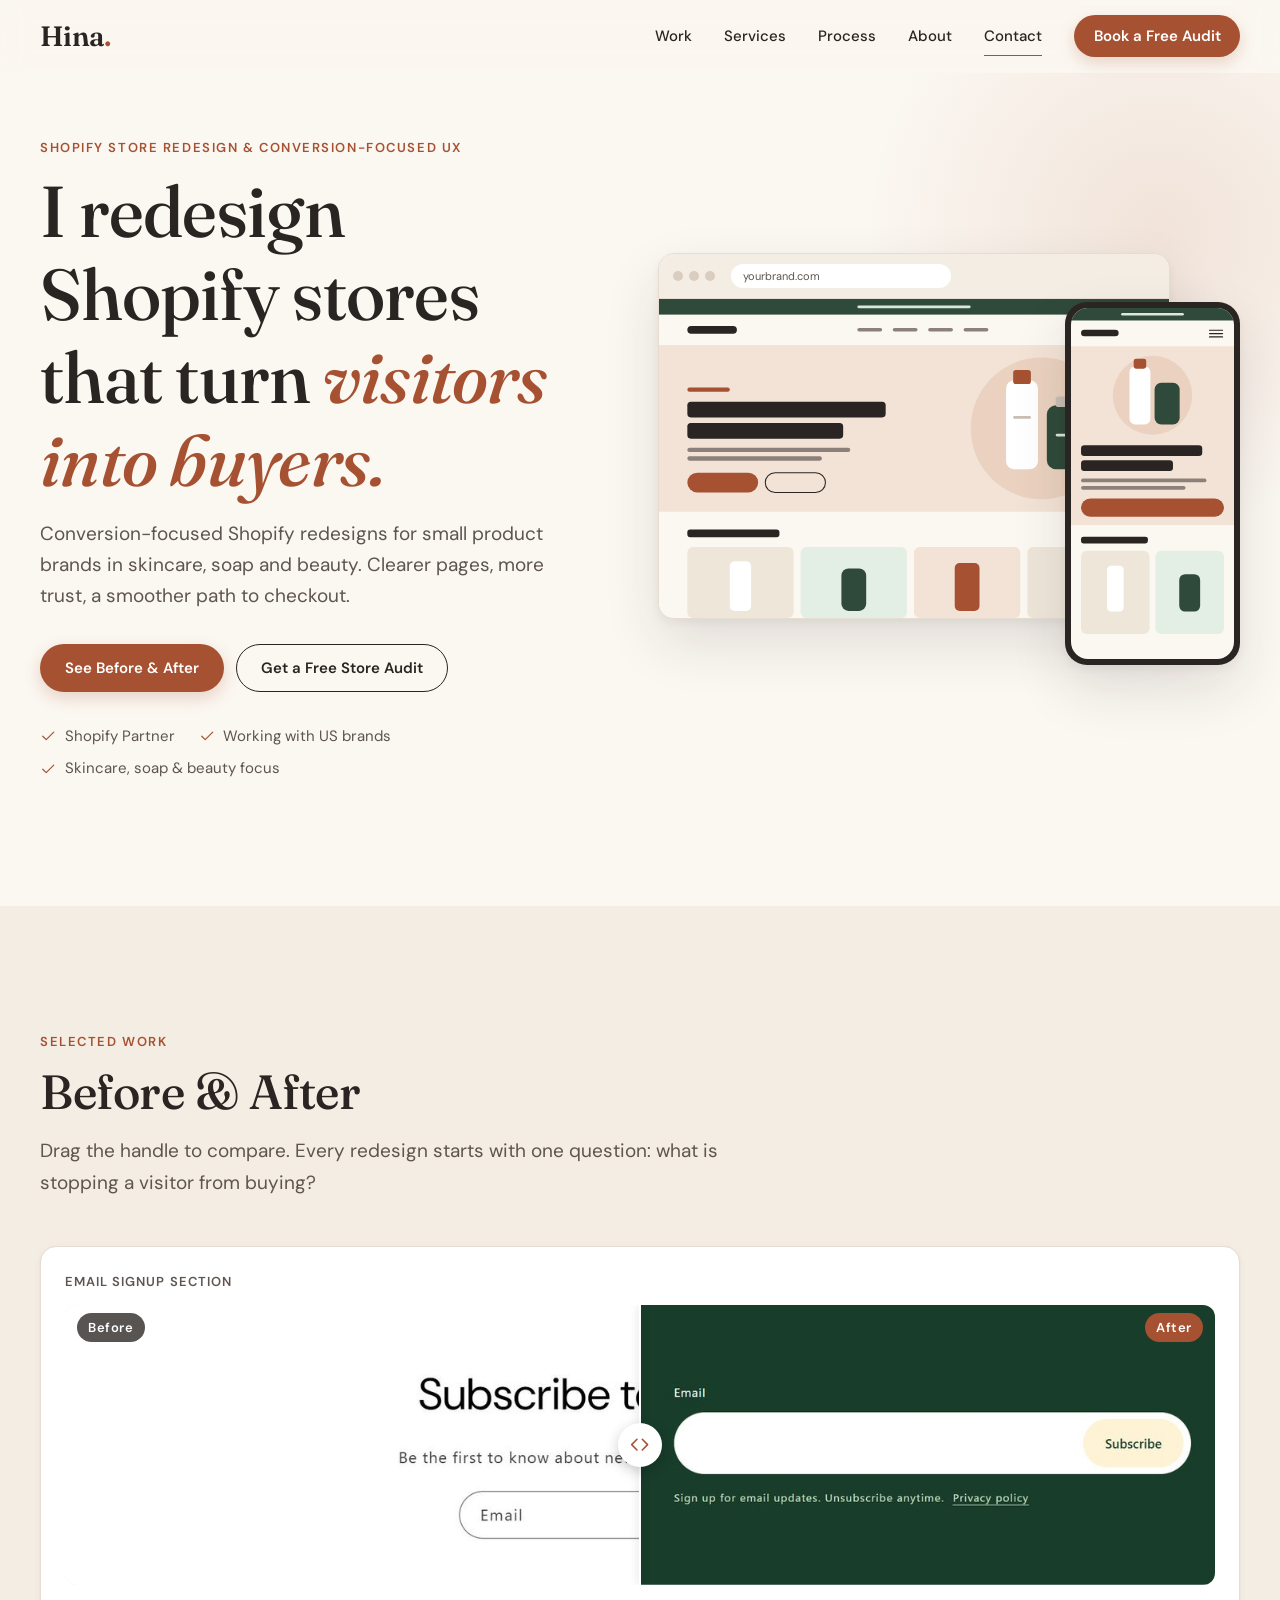
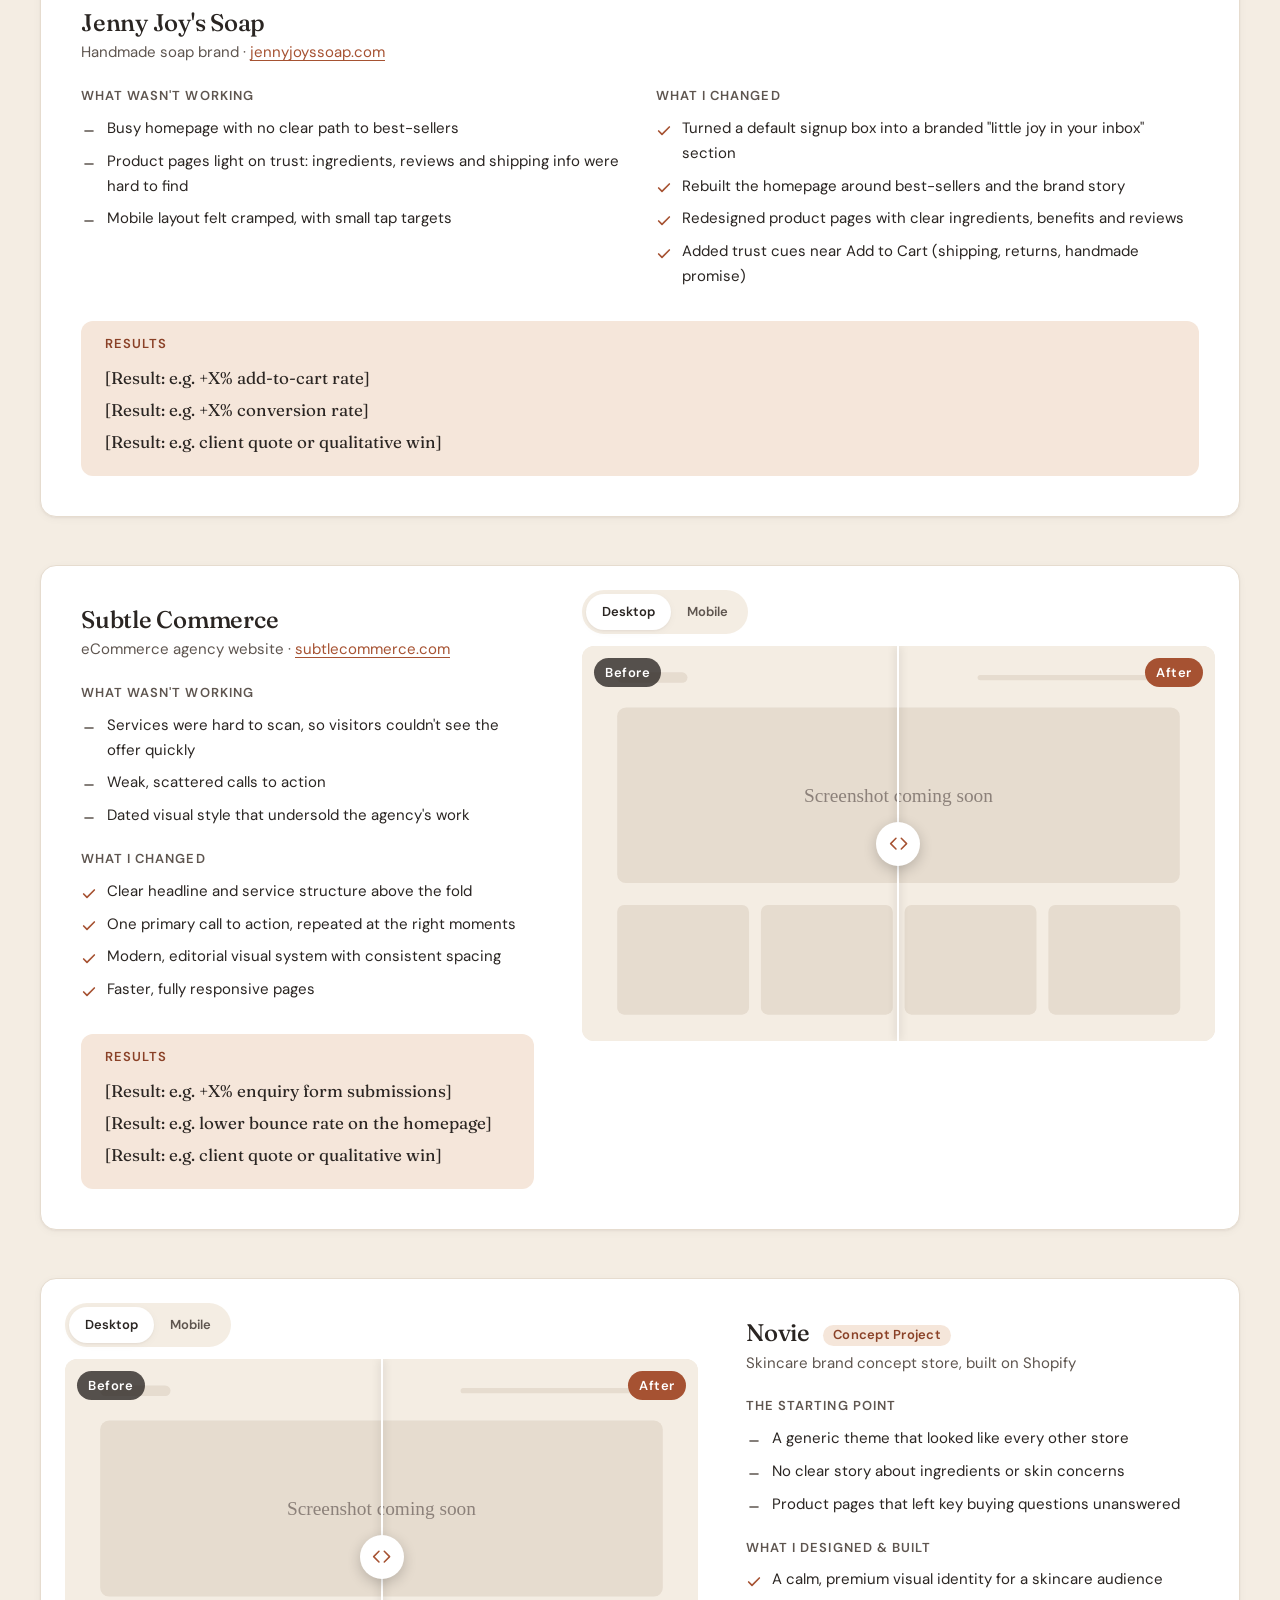
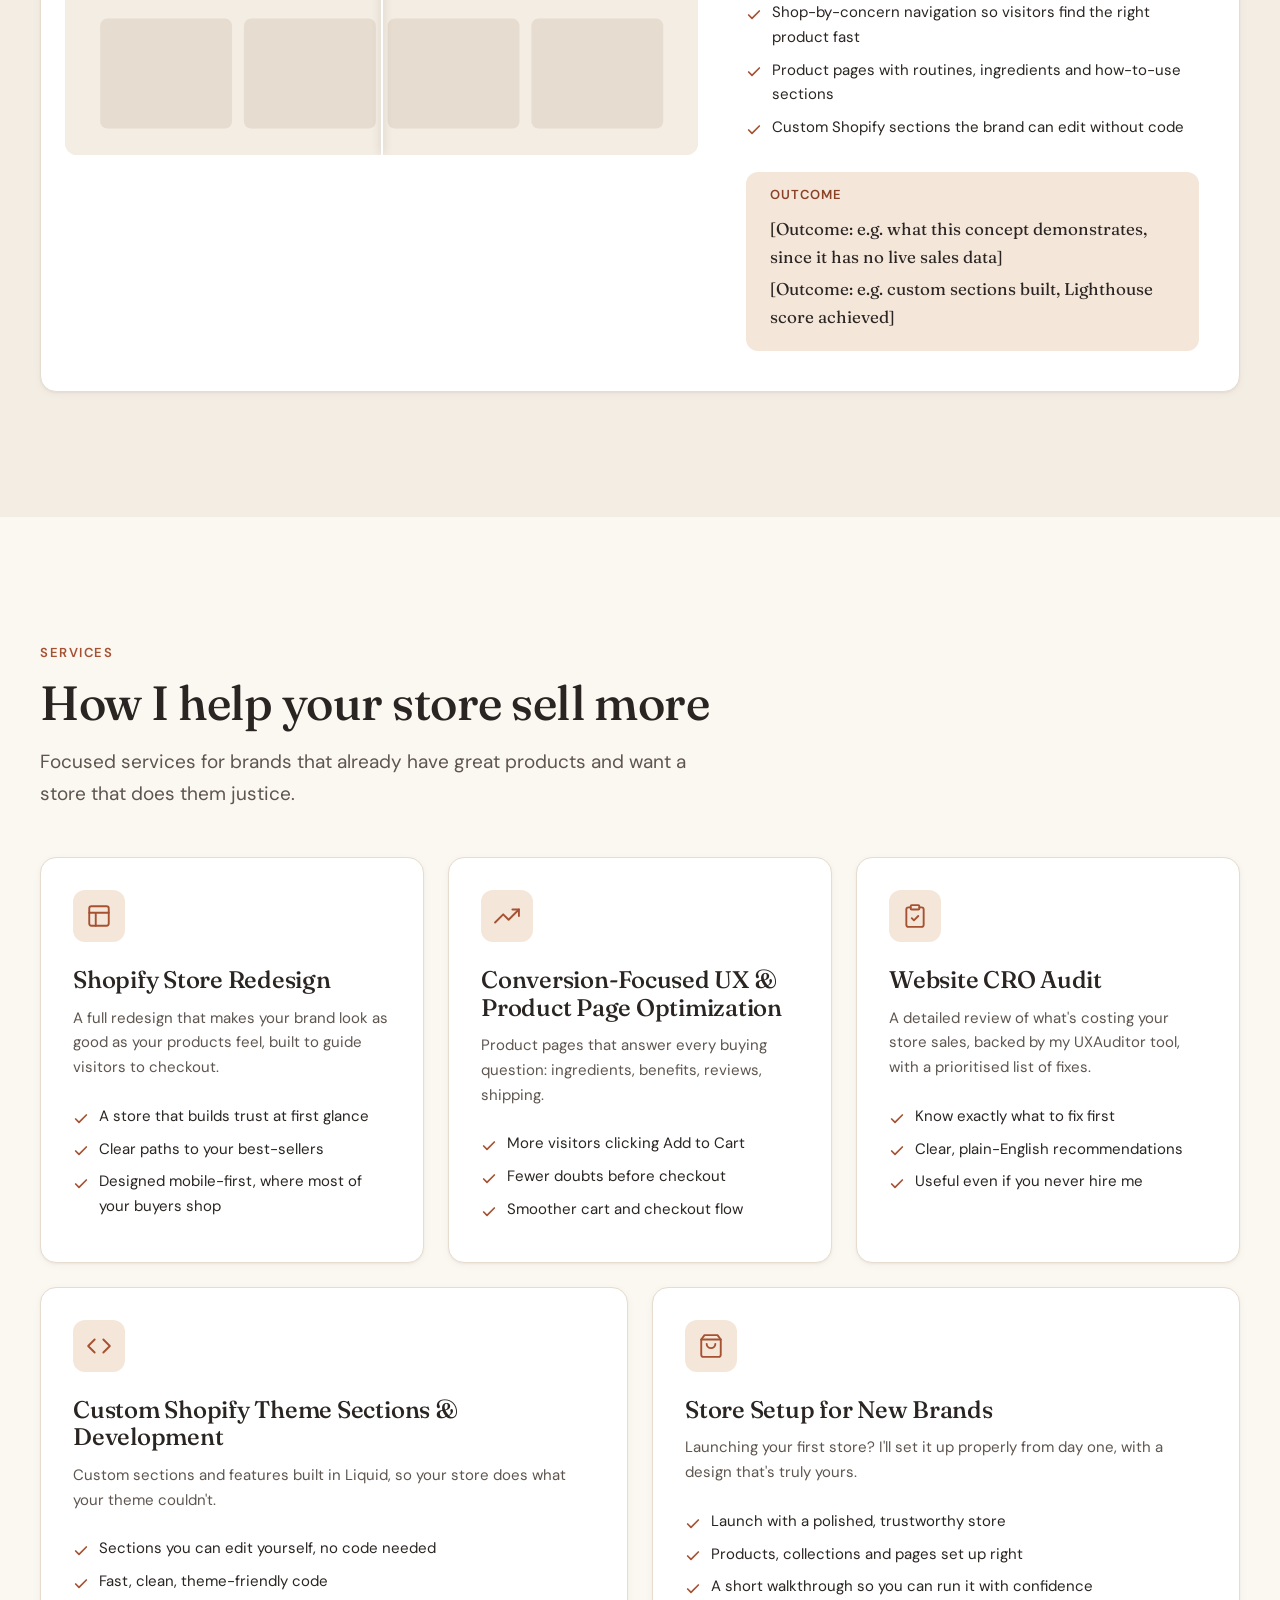
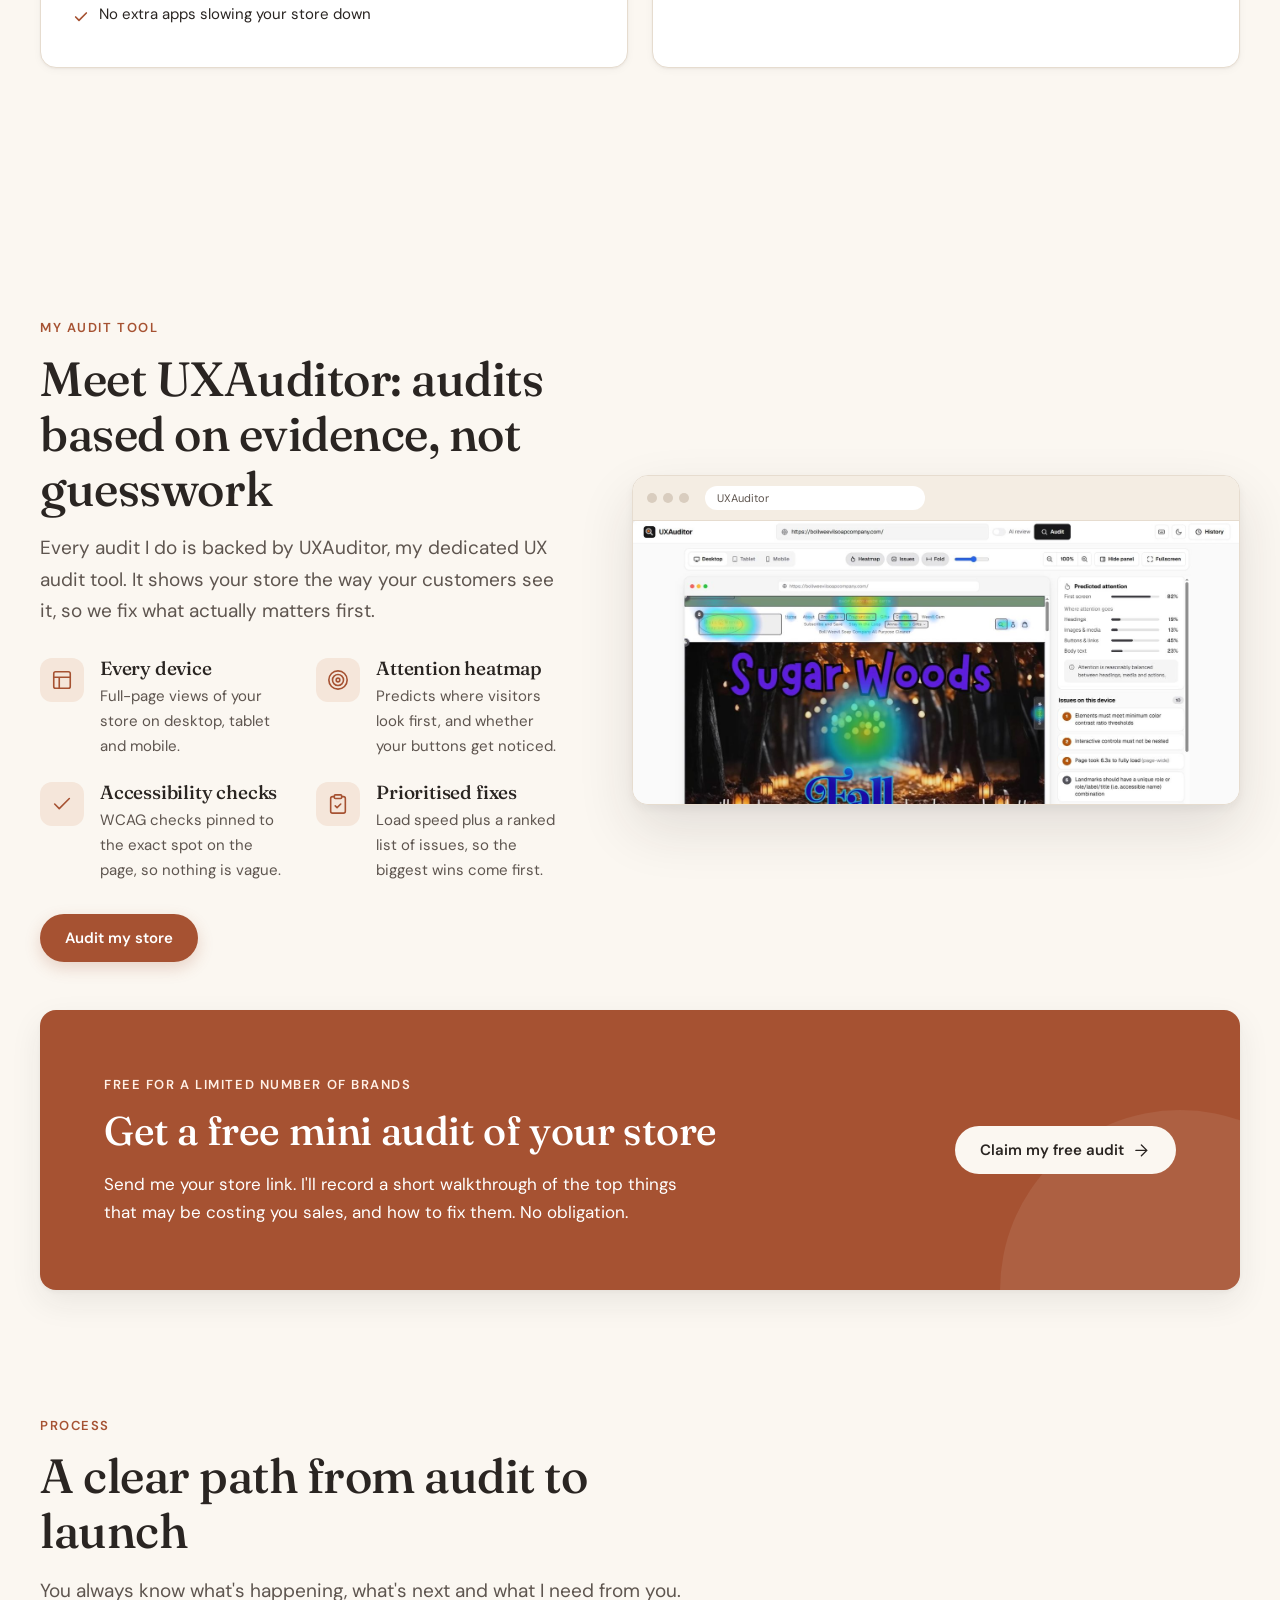
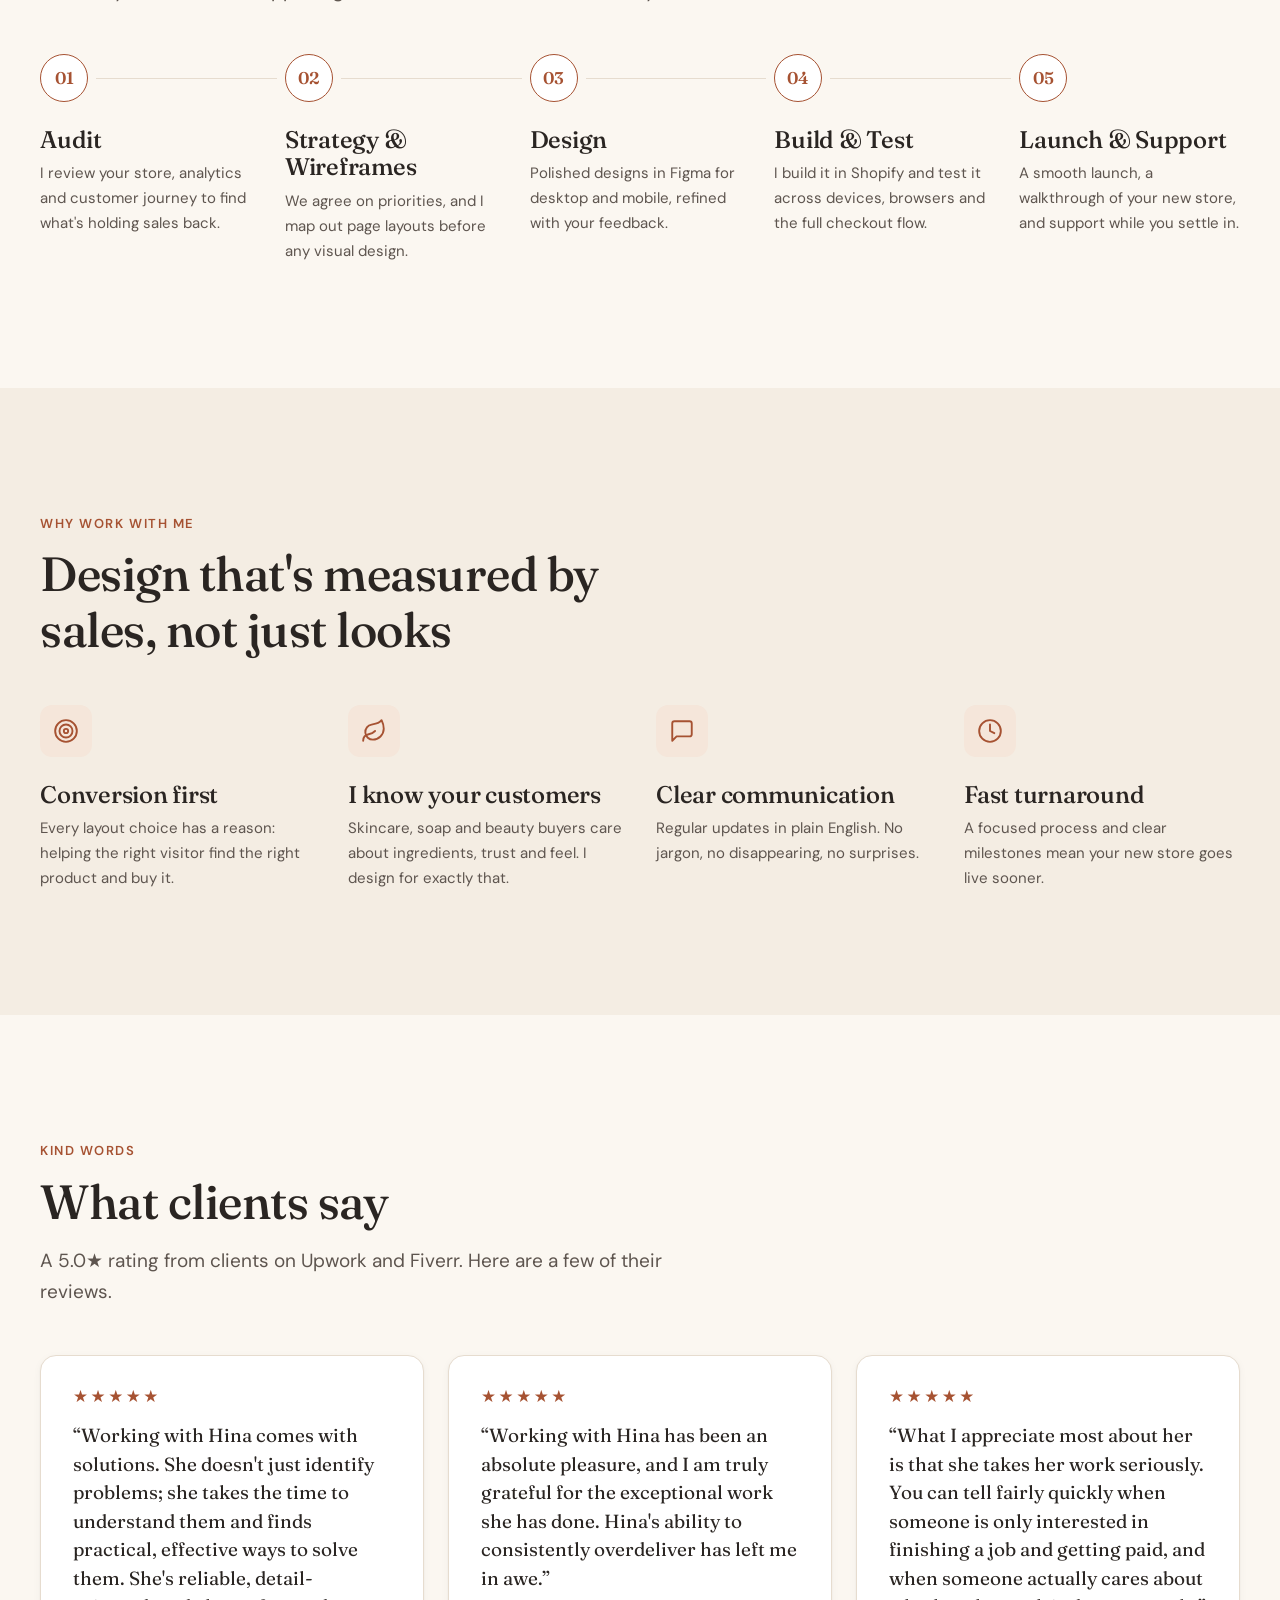
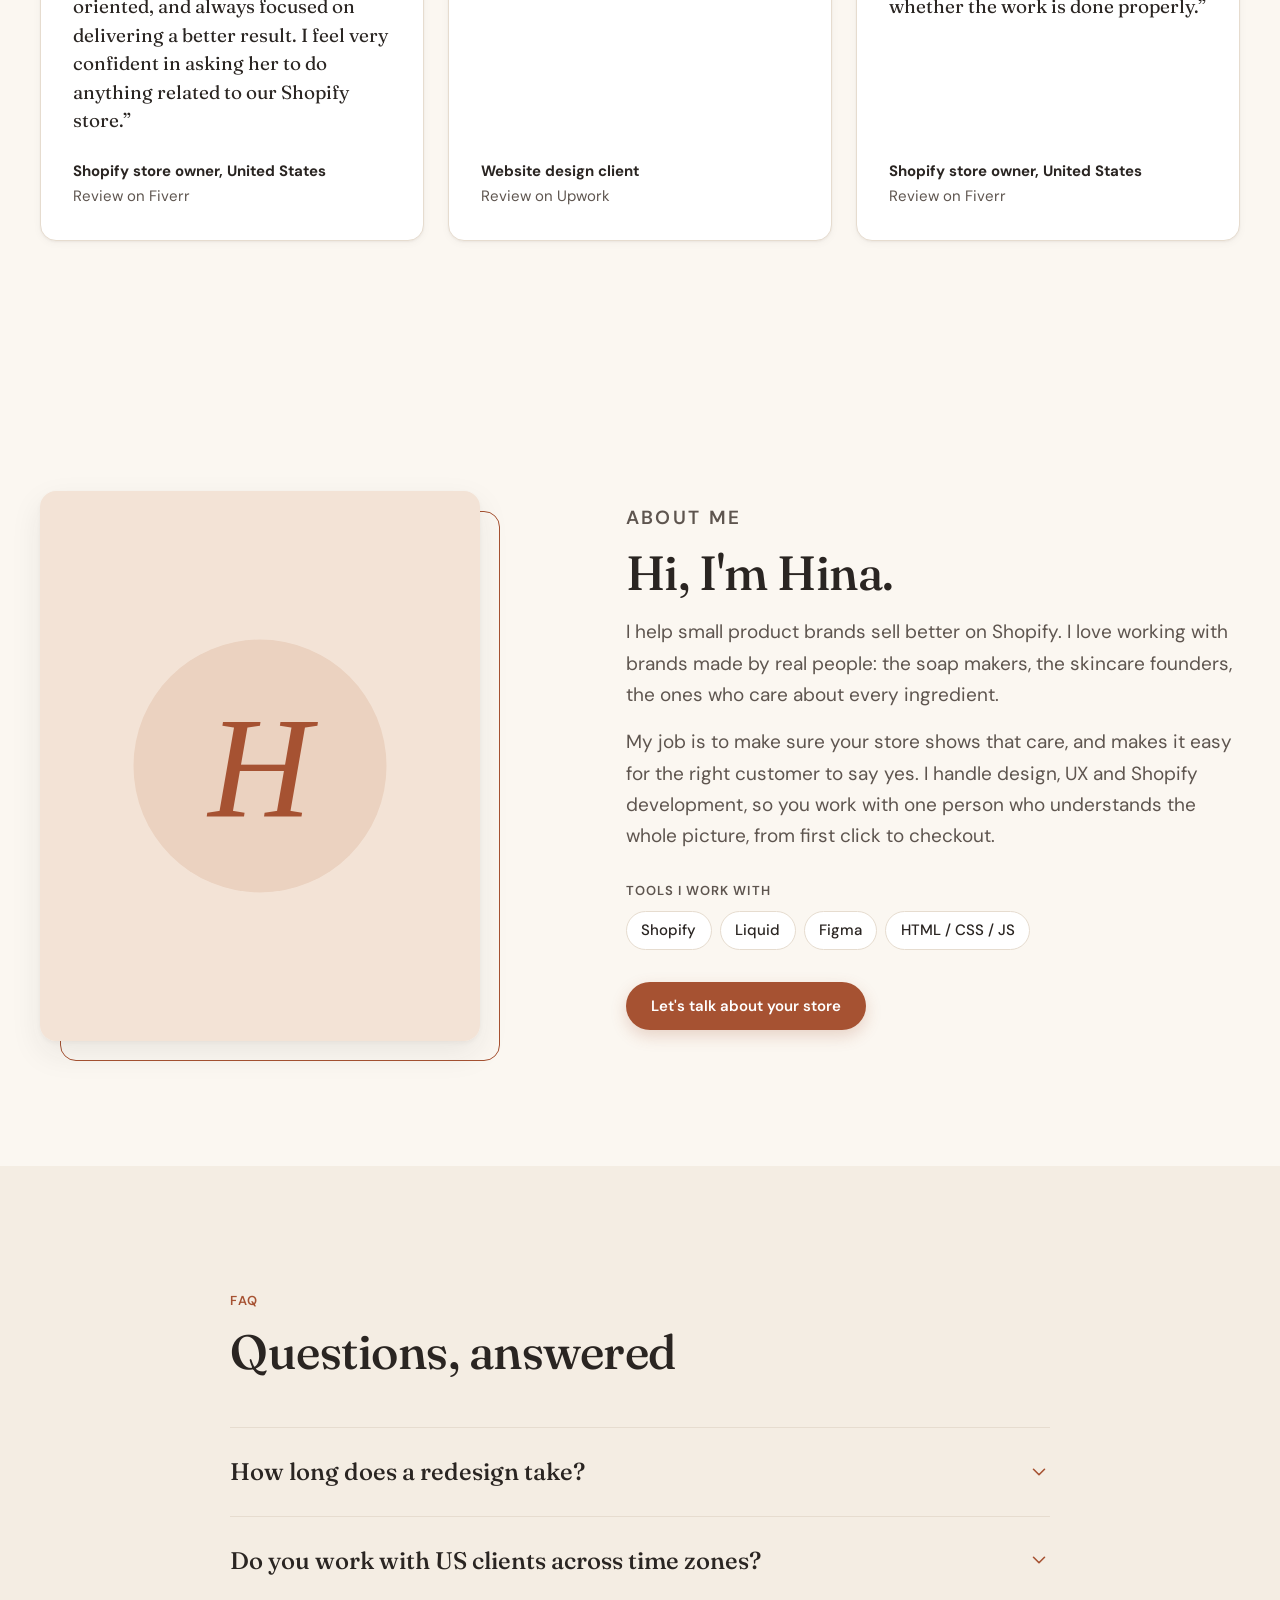
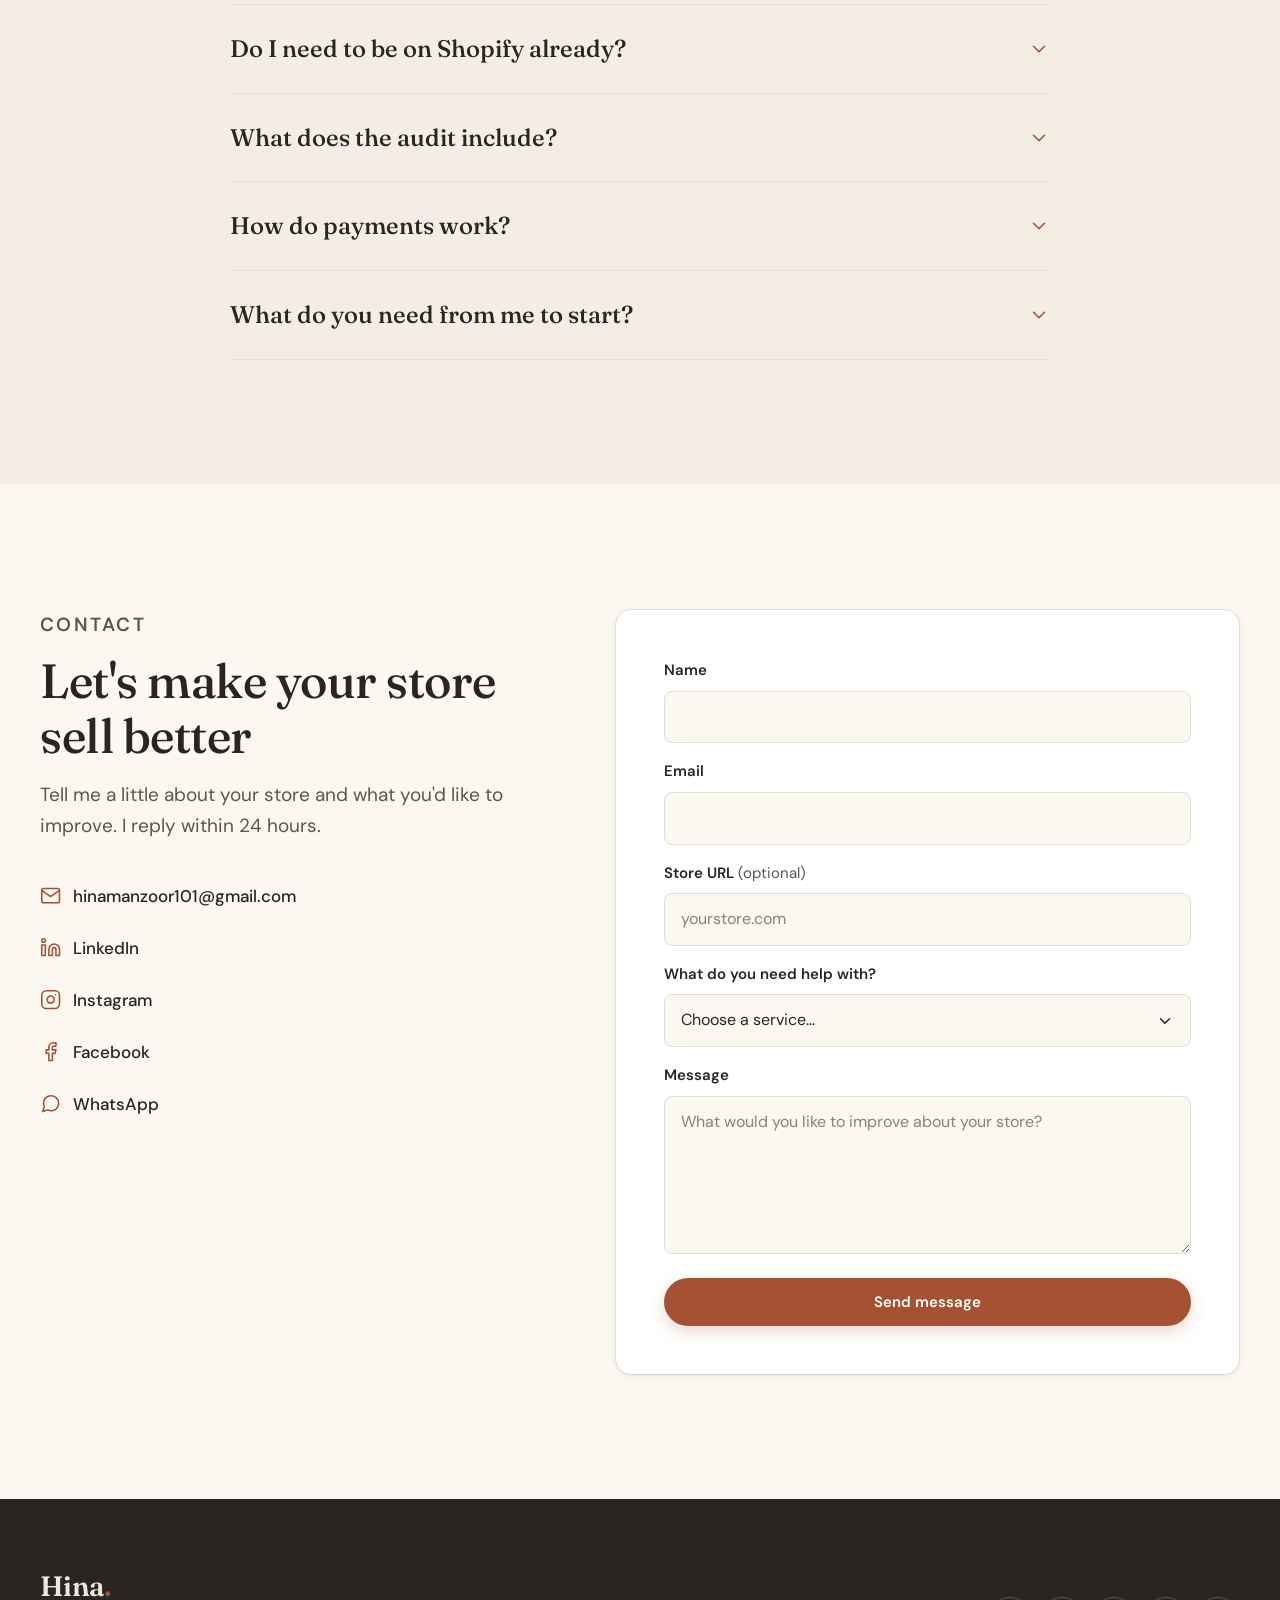
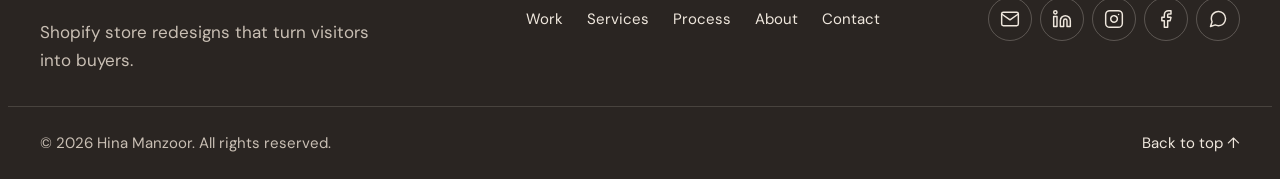
==== commit 5005e841: "Add Jenny Joy email-signup comparison, UXAuditor section and local illustrations - Jenny Joy's Soap " ====
--- a/index.html
+++ b/index.html
@@ -170,21 +170,20 @@
       </div>
 
       <!-- Hero visual: browser + phone mockup.
-           Local images: images/hero-desktop.jpg (1440×900) and images/hero-mobile.jpg (390×844) -->
+           Currently an illustration. To use a real screenshot, add images/hero-desktop.jpg (1440×900)
+           and images/hero-mobile.jpg (390×844) and change the two src values below. -->
       <div class="hero__visual">
         <div class="mock-browser">
           <div class="mock-browser__bar" aria-hidden="true">
             <span></span><span></span><span></span>
             <div class="mock-browser__url">yourbrand.com</div>
           </div>
-          <img src="images/hero-desktop.jpg"
-               data-fallback="https://placehold.co/1440x900/EFE6DA/7A6A5D?text=Your+Store+Screenshot"
+          <img src="images/hero-desktop.svg"
                width="1440" height="900" fetchpriority="high" decoding="async"
                alt="Desktop homepage of a redesigned skincare Shopify store">
         </div>
         <div class="mock-phone">
-          <img src="images/hero-mobile.jpg"
-               data-fallback="https://placehold.co/390x844/F4ECE2/7A6A5D?text=Mobile"
+          <img src="images/hero-mobile.svg"
                width="390" height="844" loading="lazy" decoding="async"
                alt="The same store on a mobile phone">
         </div>
@@ -198,7 +197,7 @@
        Image files (desktop 1440×900, mobile 390×844):
          images/<name>-before.jpg         images/<name>-after.jpg
          images/<name>-before-mobile.jpg  images/<name>-after-mobile.jpg
-       Until you add them, the "data-fallback" placeholder is shown.
+       Until you add them, a "Screenshot coming soon" placeholder is shown.
        ============================================================ -->
   <section class="section work" id="work" aria-labelledby="work-title">
     <div class="container">
@@ -209,8 +208,27 @@
       </header>
 
       <!-- ---------- PROJECT A: Jenny Joy's Soap ---------- -->
-      <article class="project reveal" aria-labelledby="p-jj-title">
+      <article class="project project--wide reveal" aria-labelledby="p-jj-title">
         <div class="project__media">
+          <p class="project__view-label">Email signup section</p>
+          <div class="ba ba--strip" data-ba>
+            <img class="ba__img" src="images/jennyjoy-email-before.jpg"
+                 width="1440" height="351" loading="lazy" decoding="async"
+                 alt="Jenny Joy's Soap email signup before: a plain default 'Subscribe to our emails' box">
+            <img class="ba__img ba__img--after" src="images/jennyjoy-email-after.jpg"
+                 width="1440" height="351" loading="lazy" decoding="async"
+                 alt="Jenny Joy's Soap email signup after: a branded green section titled 'Stay inspired. Stay connected.'">
+            <span class="ba__label ba__label--before" aria-hidden="true">Before</span>
+            <span class="ba__label ba__label--after" aria-hidden="true">After</span>
+            <div class="ba__handle" role="slider" tabindex="0" aria-label="Before and after comparison, Jenny Joy's Soap email signup section" aria-valuemin="0" aria-valuemax="100" aria-valuenow="50">
+              <span class="ba__knob"><svg class="icon" aria-hidden="true"><use href="#i-arrows"></use></svg></span>
+            </div>
+          </div>
+
+          <!-- LATER: homepage Desktop/Mobile comparisons for Jenny Joy's Soap.
+               When you have the 4 screenshots, move everything inside <template> up here
+               (above the email signup slider) and delete the <template> tags. -->
+          <template>
           <div class="view-toggle" role="tablist" aria-label="Screenshot view for Jenny Joy's Soap">
             <button type="button" role="tab" id="jj-tab-desktop" aria-controls="jj-panel-desktop" aria-selected="true">Desktop</button>
             <button type="button" role="tab" id="jj-tab-mobile" aria-controls="jj-panel-mobile" aria-selected="false" tabindex="-1">Mobile</button>
@@ -218,14 +236,12 @@
 
           <div class="view-panel" id="jj-panel-desktop" role="tabpanel" aria-labelledby="jj-tab-desktop">
             <div class="ba" data-ba>
-              <!-- Local: images/jennyjoy-before.jpg -->
               <img class="ba__img" src="images/jennyjoy-before.jpg"
-                   data-fallback="https://placehold.co/1440x900/E4DCD2/6B5D52?text=Jenny+Joy+-+Before"
+                   data-fallback="images/placeholder-desktop.svg"
                    width="1440" height="900" loading="lazy" decoding="async"
                    alt="Jenny Joy's Soap homepage before the redesign">
-              <!-- Local: images/jennyjoy-after.jpg -->
               <img class="ba__img ba__img--after" src="images/jennyjoy-after.jpg"
-                   data-fallback="https://placehold.co/1440x900/F3E3D6/8A4127?text=Jenny+Joy+-+After"
+                   data-fallback="images/placeholder-desktop.svg"
                    width="1440" height="900" loading="lazy" decoding="async"
                    alt="Jenny Joy's Soap homepage after the redesign">
               <span class="ba__label ba__label--before" aria-hidden="true">Before</span>
@@ -238,14 +254,12 @@
 
           <div class="view-panel view-panel--mobile" id="jj-panel-mobile" role="tabpanel" aria-labelledby="jj-tab-mobile" hidden>
             <div class="ba ba--mobile" data-ba>
-              <!-- Local: images/jennyjoy-before-mobile.jpg -->
               <img class="ba__img" src="images/jennyjoy-before-mobile.jpg"
-                   data-fallback="https://placehold.co/390x844/E4DCD2/6B5D52?text=Before"
+                   data-fallback="images/placeholder-mobile.svg"
                    width="390" height="844" loading="lazy" decoding="async"
                    alt="Jenny Joy's Soap on mobile before the redesign">
-              <!-- Local: images/jennyjoy-after-mobile.jpg -->
               <img class="ba__img ba__img--after" src="images/jennyjoy-after-mobile.jpg"
-                   data-fallback="https://placehold.co/390x844/F3E3D6/8A4127?text=After"
+                   data-fallback="images/placeholder-mobile.svg"
                    width="390" height="844" loading="lazy" decoding="async"
                    alt="Jenny Joy's Soap on mobile after the redesign">
               <span class="ba__label ba__label--before" aria-hidden="true">Before</span>
@@ -255,6 +269,7 @@
               </div>
             </div>
           </div>
+          </template>
         </div>
 
         <div class="project__body">
@@ -275,10 +290,10 @@
             <div>
               <h4>What I changed</h4>
               <ul class="list list--check">
+                <li>Turned a default signup box into a branded "little joy in your inbox" section</li>
                 <li>Rebuilt the homepage around best-sellers and the brand story</li>
                 <li>Redesigned product pages with clear ingredients, benefits and reviews</li>
                 <li>Added trust cues near Add to Cart (shipping, returns, handmade promise)</li>
-                <li>Mobile-first layout with a sticky Add to Cart</li>
               </ul>
             </div>
           </div>
@@ -305,12 +320,12 @@
             <div class="ba" data-ba>
               <!-- Local: images/subtle-before.jpg -->
               <img class="ba__img" src="images/subtle-before.jpg"
-                   data-fallback="https://placehold.co/1440x900/E4DCD2/6B5D52?text=Subtle+Commerce+-+Before"
+                   data-fallback="images/placeholder-desktop.svg"
                    width="1440" height="900" loading="lazy" decoding="async"
                    alt="Subtle Commerce website before the redesign">
               <!-- Local: images/subtle-after.jpg -->
               <img class="ba__img ba__img--after" src="images/subtle-after.jpg"
-                   data-fallback="https://placehold.co/1440x900/F3E3D6/8A4127?text=Subtle+Commerce+-+After"
+                   data-fallback="images/placeholder-desktop.svg"
                    width="1440" height="900" loading="lazy" decoding="async"
                    alt="Subtle Commerce website after the redesign">
               <span class="ba__label ba__label--before" aria-hidden="true">Before</span>
@@ -325,12 +340,12 @@
             <div class="ba ba--mobile" data-ba>
               <!-- Local: images/subtle-before-mobile.jpg -->
               <img class="ba__img" src="images/subtle-before-mobile.jpg"
-                   data-fallback="https://placehold.co/390x844/E4DCD2/6B5D52?text=Before"
+                   data-fallback="images/placeholder-mobile.svg"
                    width="390" height="844" loading="lazy" decoding="async"
                    alt="Subtle Commerce on mobile before the redesign">
               <!-- Local: images/subtle-after-mobile.jpg -->
               <img class="ba__img ba__img--after" src="images/subtle-after-mobile.jpg"
-                   data-fallback="https://placehold.co/390x844/F3E3D6/8A4127?text=After"
+                   data-fallback="images/placeholder-mobile.svg"
                    width="390" height="844" loading="lazy" decoding="async"
                    alt="Subtle Commerce on mobile after the redesign">
               <span class="ba__label ba__label--before" aria-hidden="true">Before</span>
@@ -390,12 +405,12 @@
             <div class="ba" data-ba>
               <!-- Local: images/novie-before.jpg -->
               <img class="ba__img" src="images/novie-before.jpg"
-                   data-fallback="https://placehold.co/1440x900/E4DCD2/6B5D52?text=Novie+-+Before"
+                   data-fallback="images/placeholder-desktop.svg"
                    width="1440" height="900" loading="lazy" decoding="async"
                    alt="Novie skincare concept store, starting theme before customisation">
               <!-- Local: images/novie-after.jpg -->
               <img class="ba__img ba__img--after" src="images/novie-after.jpg"
-                   data-fallback="https://placehold.co/1440x900/F3E3D6/8A4127?text=Novie+-+After"
+                   data-fallback="images/placeholder-desktop.svg"
                    width="1440" height="900" loading="lazy" decoding="async"
                    alt="Novie skincare concept store after the redesign">
               <span class="ba__label ba__label--before" aria-hidden="true">Before</span>
@@ -410,12 +425,12 @@
             <div class="ba ba--mobile" data-ba>
               <!-- Local: images/novie-before-mobile.jpg -->
               <img class="ba__img" src="images/novie-before-mobile.jpg"
-                   data-fallback="https://placehold.co/390x844/E4DCD2/6B5D52?text=Before"
+                   data-fallback="images/placeholder-mobile.svg"
                    width="390" height="844" loading="lazy" decoding="async"
                    alt="Novie on mobile before the redesign">
               <!-- Local: images/novie-after-mobile.jpg -->
               <img class="ba__img ba__img--after" src="images/novie-after-mobile.jpg"
-                   data-fallback="https://placehold.co/390x844/F3E3D6/8A4127?text=After"
+                   data-fallback="images/placeholder-mobile.svg"
                    width="390" height="844" loading="lazy" decoding="async"
                    alt="Novie on mobile after the redesign">
               <span class="ba__label ba__label--before" aria-hidden="true">Before</span>
@@ -501,7 +516,7 @@
         <article class="card service reveal">
           <span class="card__icon"><svg class="icon" aria-hidden="true"><use href="#i-clipboard"></use></svg></span>
           <h3>Website CRO Audit</h3>
-          <p>A detailed review of what's costing your store sales, with a prioritised list of fixes.</p>
+          <p>A detailed review of what's costing your store sales, backed by my UXAuditor tool, with a prioritised list of fixes.</p>
           <ul class="list list--check">
             <li>Know exactly what to fix first</li>
             <li>Clear, plain-English recommendations</li>
@@ -530,6 +545,45 @@
             <li>A short walkthrough so you can run it with confidence</li>
           </ul>
         </article>
+      </div>
+    </div>
+  </section>
+
+  <!-- ============================================================
+       4b. MY AUDIT TOOL — UXAuditor
+       PLACEHOLDER: if UXAuditor has a public link, add it to the
+       "Try UXAuditor" button below (or delete that button).
+       ============================================================ -->
+  <section class="section tool" id="tool" aria-labelledby="tool-title">
+    <div class="container tool__inner">
+      <div class="tool__copy reveal">
+        <p class="eyebrow">My audit tool</p>
+        <h2 id="tool-title">Meet UXAuditor: audits based on evidence, not guesswork</h2>
+        <p class="section-head__lead">Every audit I do is backed by UXAuditor, my dedicated UX audit tool. It shows your store the way your customers see it, so we fix what actually matters first.</p>
+        <ul class="tool__features">
+          <li><span class="card__icon"><svg class="icon" aria-hidden="true"><use href="#i-layout"></use></svg></span>
+            <div><h3>Every device</h3><p>Full-page views of your store on desktop, tablet and mobile.</p></div></li>
+          <li><span class="card__icon"><svg class="icon" aria-hidden="true"><use href="#i-target"></use></svg></span>
+            <div><h3>Attention heatmap</h3><p>Predicts where visitors look first, and whether your buttons get noticed.</p></div></li>
+          <li><span class="card__icon"><svg class="icon" aria-hidden="true"><use href="#i-check"></use></svg></span>
+            <div><h3>Accessibility checks</h3><p>WCAG checks pinned to the exact spot on the page, so nothing is vague.</p></div></li>
+          <li><span class="card__icon"><svg class="icon" aria-hidden="true"><use href="#i-clipboard"></use></svg></span>
+            <div><h3>Prioritised fixes</h3><p>Load speed plus a ranked list of issues, so the biggest wins come first.</p></div></li>
+        </ul>
+        <div class="tool__actions">
+          <a class="btn btn--primary" href="#contact" data-service="Website CRO Audit">Audit my store</a>
+          <!-- <a class="btn btn--ghost" href="[UXAuditor link]" target="_blank" rel="noopener">Try UXAuditor</a> -->
+        </div>
+      </div>
+      <div class="tool__visual reveal">
+        <div class="mock-browser">
+          <div class="mock-browser__bar" aria-hidden="true">
+            <span></span><span></span><span></span>
+            <div class="mock-browser__url">UXAuditor</div>
+          </div>
+          <img src="images/uxauditor-report.jpg" width="1440" height="673" loading="lazy" decoding="async"
+               alt="UXAuditor report for a soap store homepage: an attention heatmap over the page, attention scores, and a numbered list of UX and accessibility issues">
+        </div>
       </div>
     </div>
   </section>
@@ -667,7 +721,7 @@
       <div class="about__photo reveal">
         <!-- Local: images/hina.jpg (portrait, 800×1000 recommended) -->
         <img src="images/hina.jpg"
-             data-fallback="https://placehold.co/800x1000/EFE6DA/7A6A5D?text=Your+Photo"
+             data-fallback="images/hina-placeholder.svg"
              width="800" height="1000" loading="lazy" decoding="async"
              alt="Portrait of Hina Manzoor, Shopify store designer and developer">
       </div>
@@ -714,7 +768,7 @@
         </details>
         <details class="accordion__item">
           <summary>What does the audit include?<svg class="icon" aria-hidden="true"><use href="#i-chevron"></use></svg></summary>
-          <div class="accordion__body"><p>The free mini audit is a short recorded walkthrough of the top issues on your store. The full CRO audit covers your homepage, collections, product pages, cart and mobile experience, with a prioritised fix list. The full audit is $100.</p></div>
+          <div class="accordion__body"><p>The free mini audit is a short recorded walkthrough of the top issues on your store. The full CRO audit covers your homepage, collections, product pages, cart and mobile experience, with a prioritised fix list. I use my own audit tool, UXAuditor, for heatmaps, accessibility and speed checks on desktop, tablet and mobile. The full audit is $100.</p></div>
         </details>
         <details class="accordion__item">
           <summary>How do payments work?<svg class="icon" aria-hidden="true"><use href="#i-chevron"></use></svg></summary>
--- a/css/style.css
+++ b/css/style.css
@@ -589,6 +589,24 @@
   .project--flip .project__body { padding: var(--space-4) 0 var(--space-4) var(--space-4); }
 }
 
+/* Project with a wide, short comparison (e.g. a single page section) */
+@media (min-width: 1024px) {
+  .project.project--wide { grid-template-columns: 1fr; gap: var(--space-5); }
+  .project--wide .project__body { padding: 0 var(--space-4) var(--space-4); }
+  .project--wide .project__cols { grid-template-columns: 1fr 1fr; gap: var(--space-6); }
+}
+.project__view-label {
+  font-size: var(--fs-xs);
+  font-weight: 600;
+  letter-spacing: .08em;
+  text-transform: uppercase;
+  color: var(--color-text-muted);
+  margin-bottom: var(--space-3);
+}
+.ba.ba--strip { aspect-ratio: 1440 / 351; }
+.ba--strip .ba__label { top: var(--space-2); }
+.ba--strip .ba__img { object-position: center; }
+
 /* Desktop / Mobile toggle */
 .view-toggle {
   display: inline-flex;
@@ -721,6 +739,24 @@
   .card-grid > .service:nth-child(4) { grid-column: 1 / span 3; }
   .card-grid > .service:nth-child(5) { grid-column: 4 / span 3; }
   .card-grid--3 { grid-template-columns: repeat(3, 1fr); }
+}
+
+/* 8b. AUDIT TOOL (UXAuditor) ============================================ */
+.tool { padding-bottom: var(--space-7); }
+.tool__inner { display: grid; gap: var(--space-7); align-items: center; }
+.tool__copy h2 { max-width: 34rem; }
+.tool__features { display: grid; gap: var(--space-5); margin: var(--space-6) 0; }
+.tool__features li { display: flex; gap: var(--space-4); align-items: flex-start; }
+.tool__features .card__icon { width: 44px; height: 44px; margin: 0; flex-shrink: 0; }
+.tool__features .card__icon .icon { width: 22px; height: 22px; }
+.tool__features h3 { font-size: var(--fs-lg); margin-bottom: var(--space-1); }
+.tool__features p { color: var(--color-text-muted); font-size: var(--fs-sm); }
+.tool__actions { display: flex; flex-wrap: wrap; gap: var(--space-3); }
+.tool__visual .mock-browser img { aspect-ratio: auto; object-fit: contain; }
+
+@media (min-width: 640px) { .tool__features { grid-template-columns: 1fr 1fr; } }
+@media (min-width: 1024px) {
+  .tool__inner { grid-template-columns: 1fr 1.15fr; gap: var(--space-8); }
 }
 
 /* 9. AUDIT BANNER ========================================================= */
@@ -1096,3 +1132,12 @@
   .js .reveal { opacity: 1; transform: none; }
   .btn:hover, .card:hover, .footer__social a:hover { transform: none; }
 }
+
+/* Smaller labels & knob on short "strip" sliders on phones */
+@media (max-width: 639px) {
+  .ba--strip .ba__label { top: 4px; padding: .1rem .45rem; font-size: 10px; }
+  .ba--strip .ba__label--before { left: 4px; }
+  .ba--strip .ba__label--after { right: 4px; }
+  .ba--strip .ba__knob { width: 30px; height: 30px; }
+  .ba--strip .ba__knob .icon { width: 16px; height: 16px; }
+}
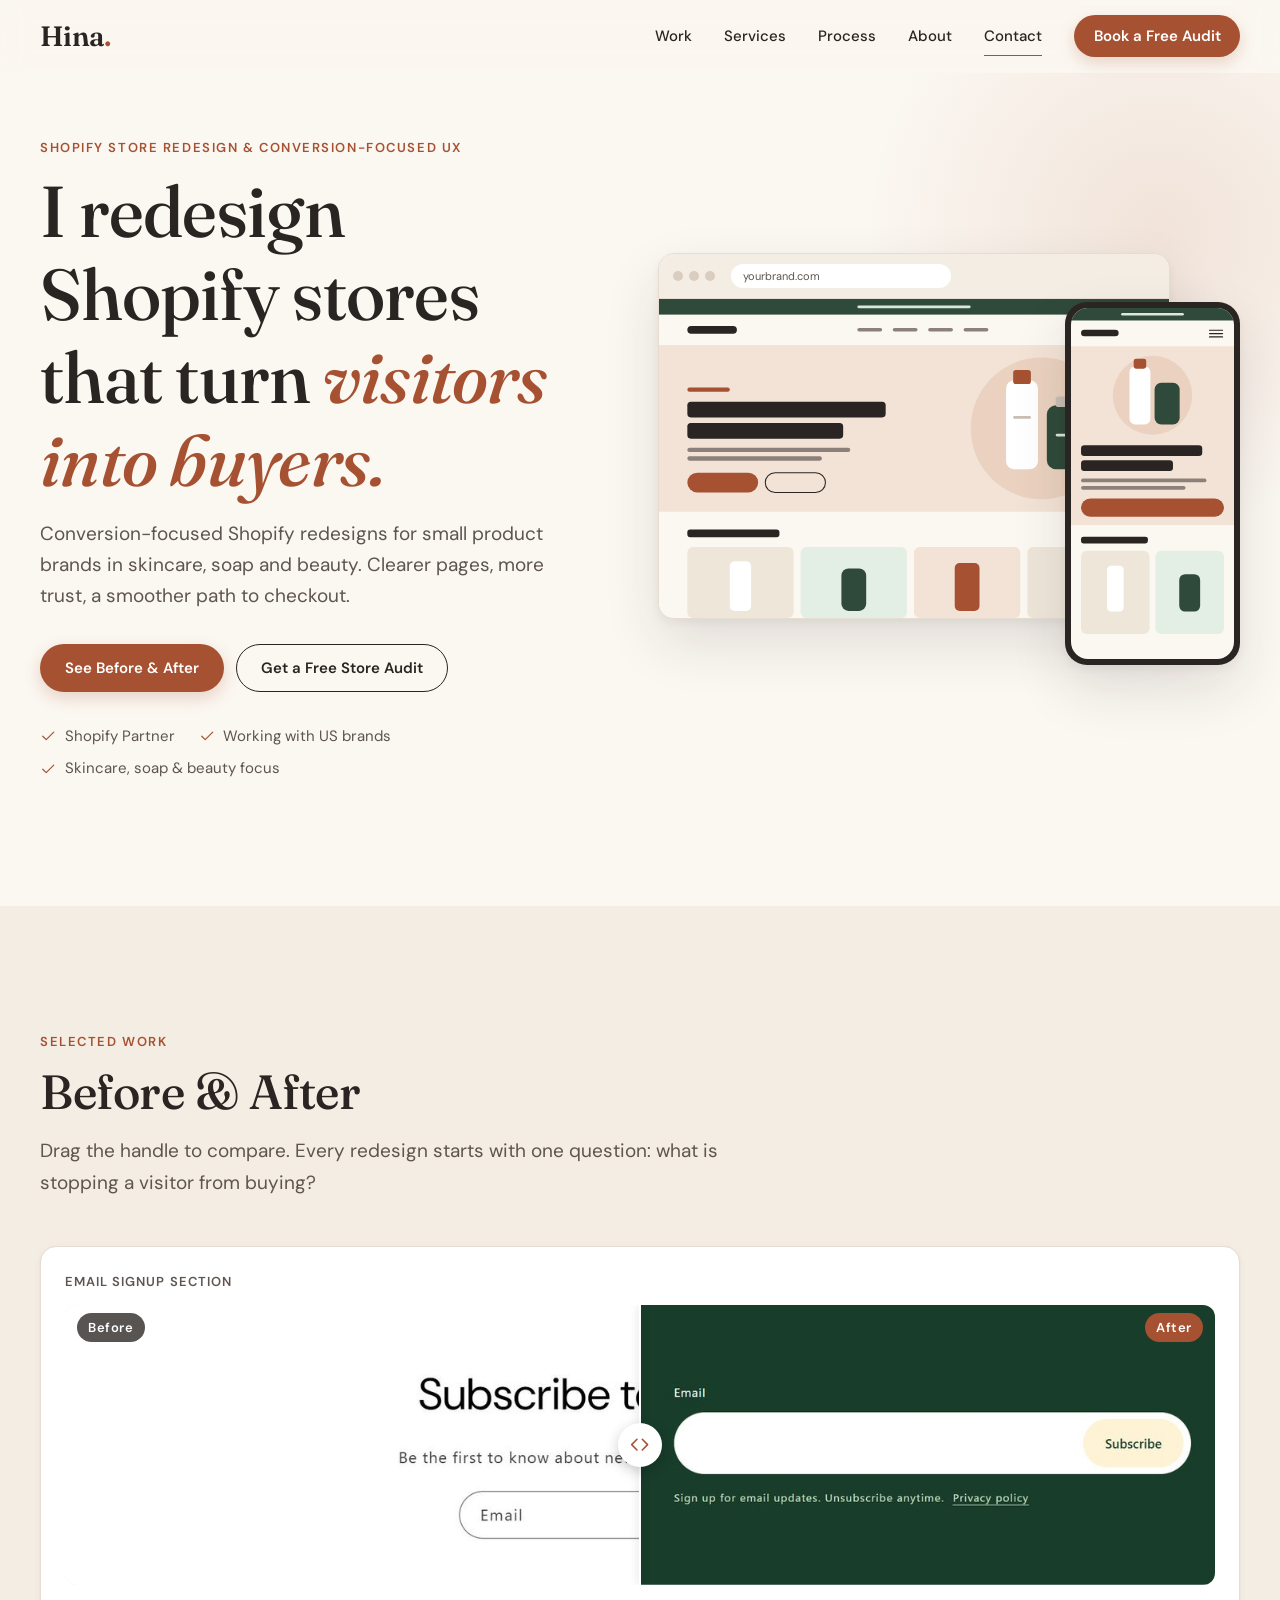
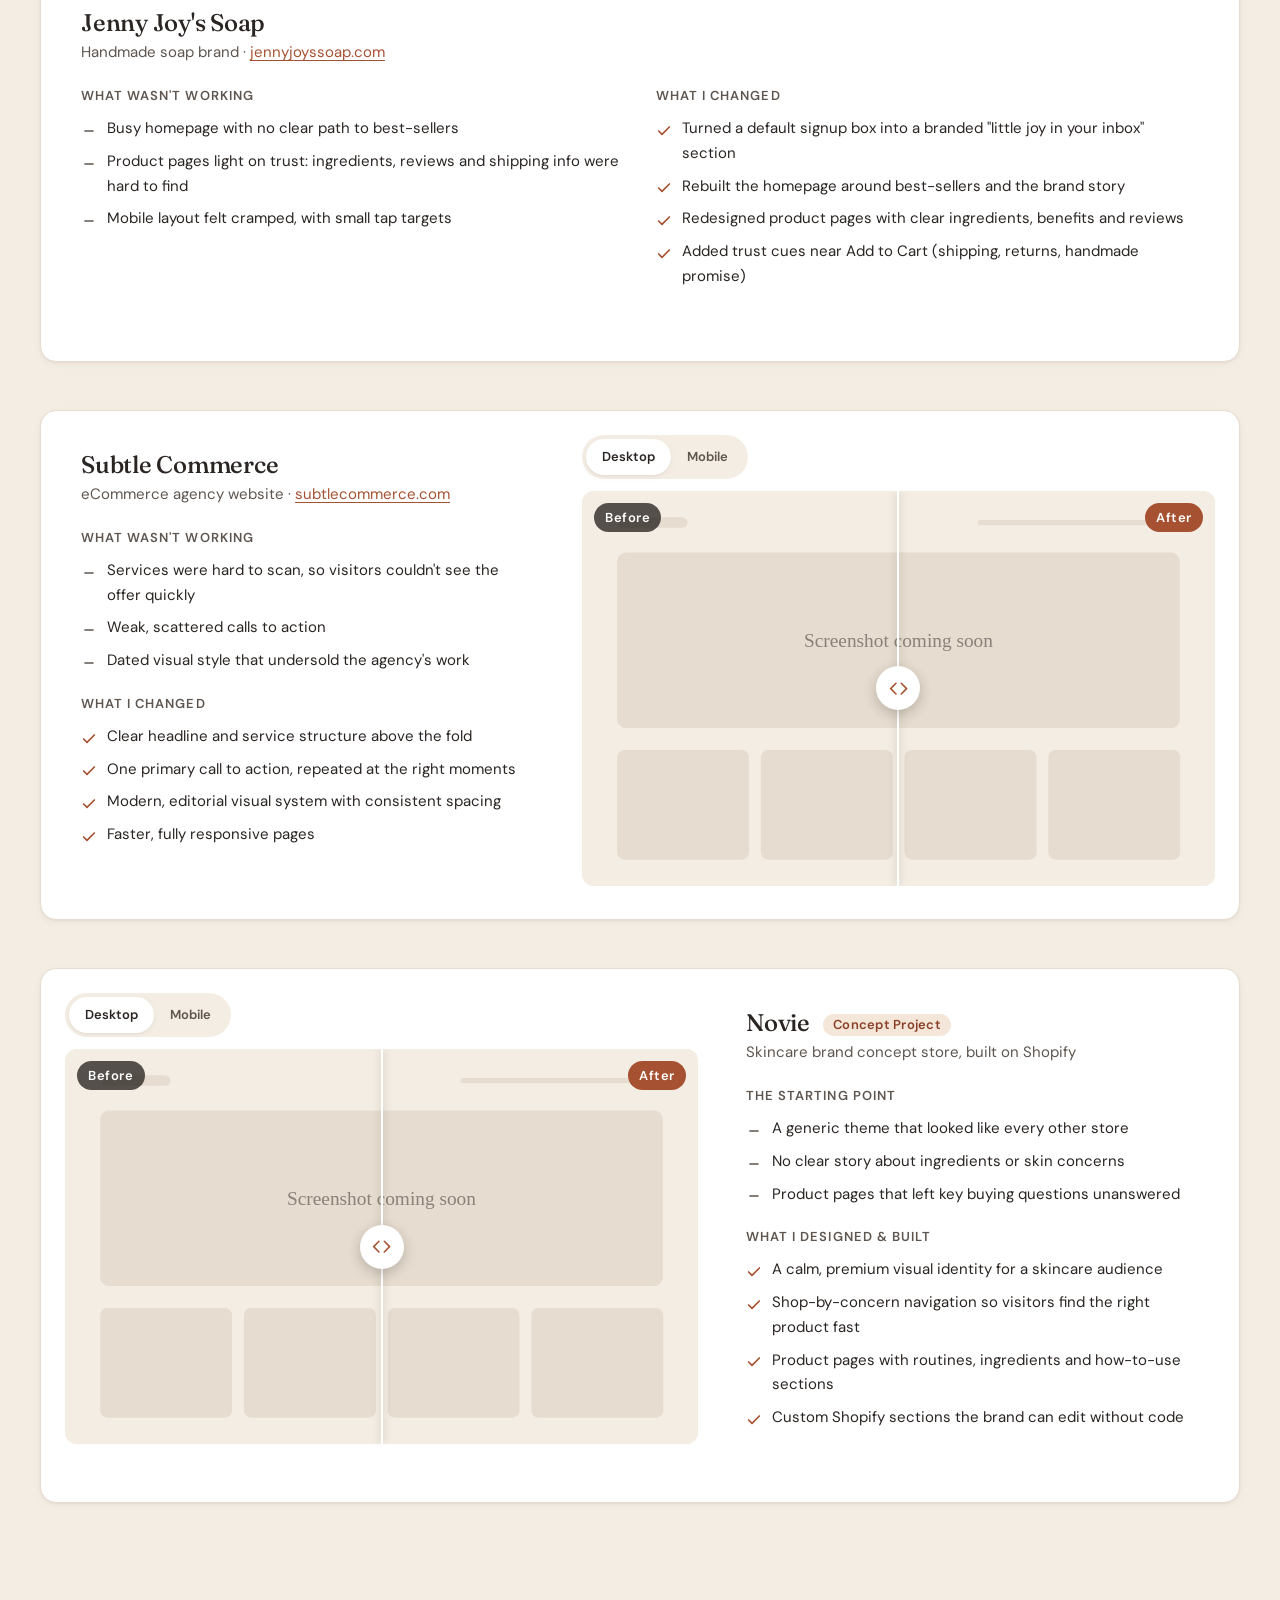
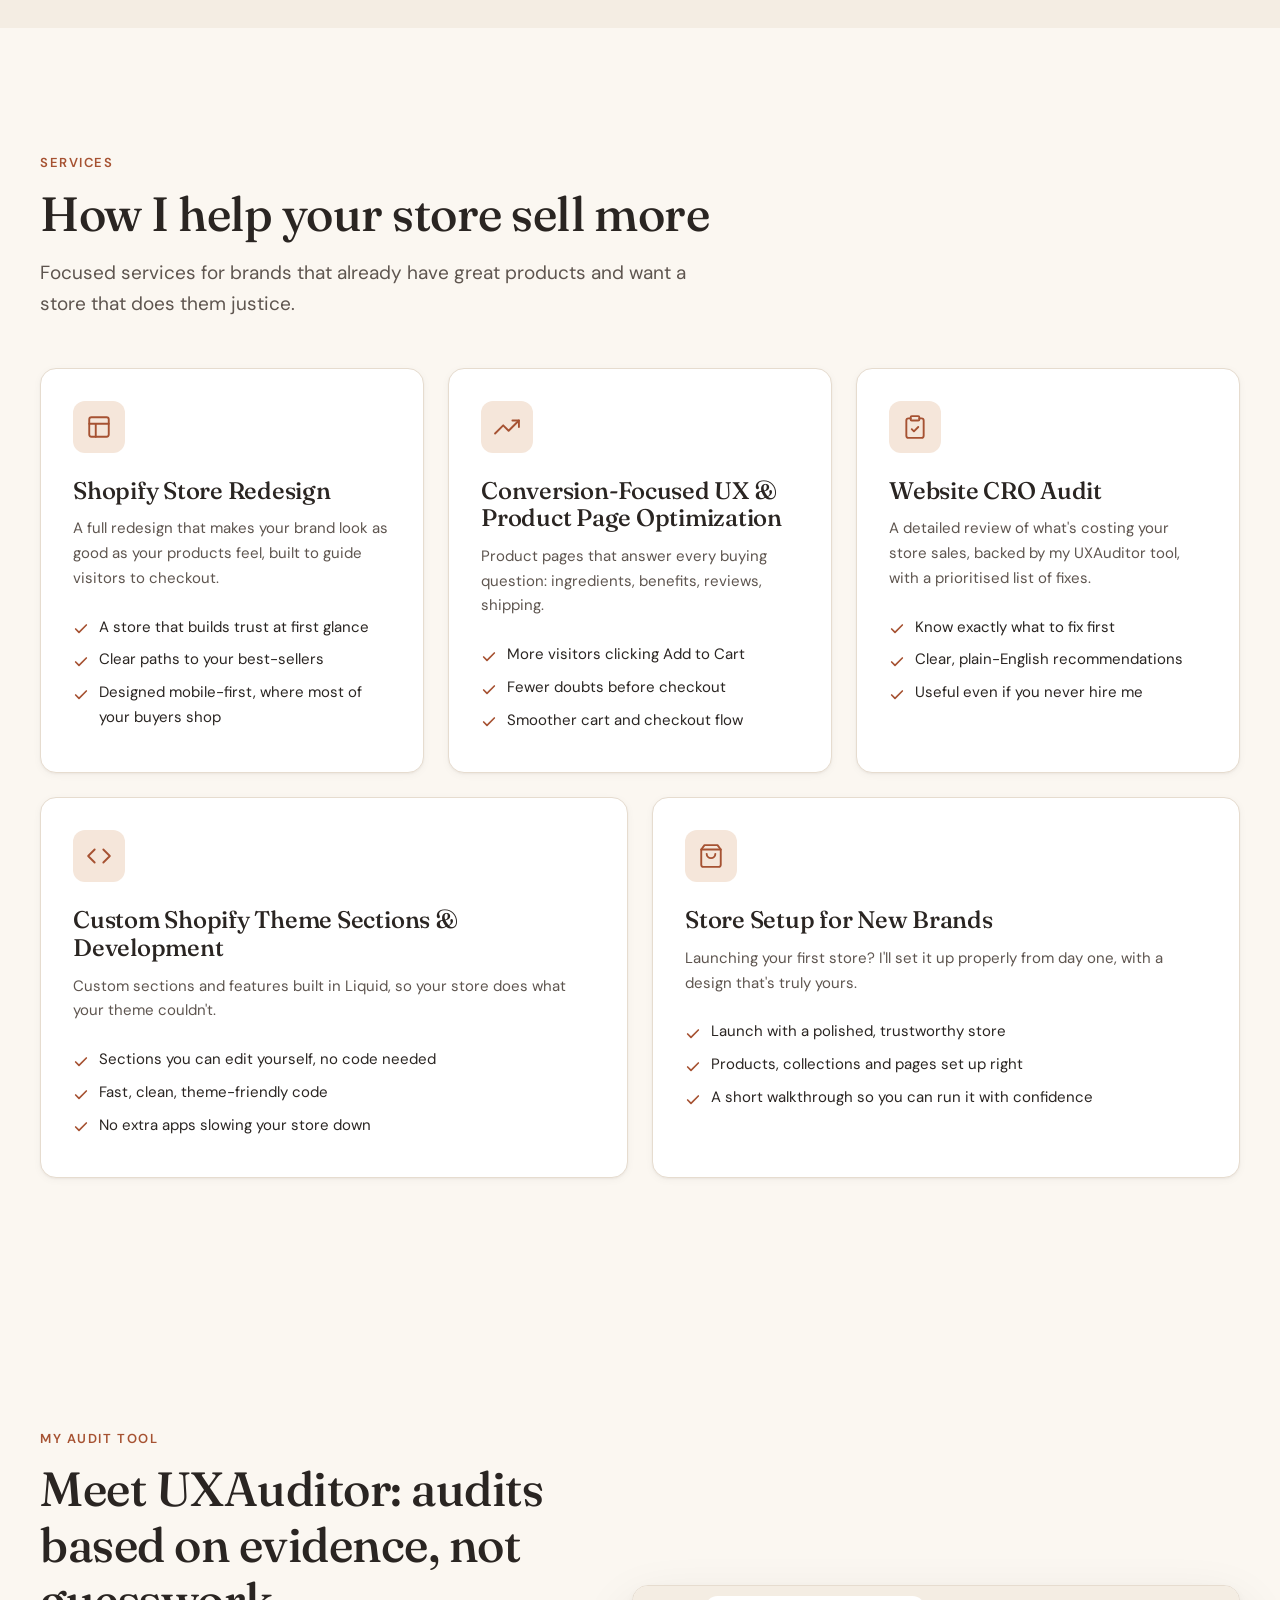
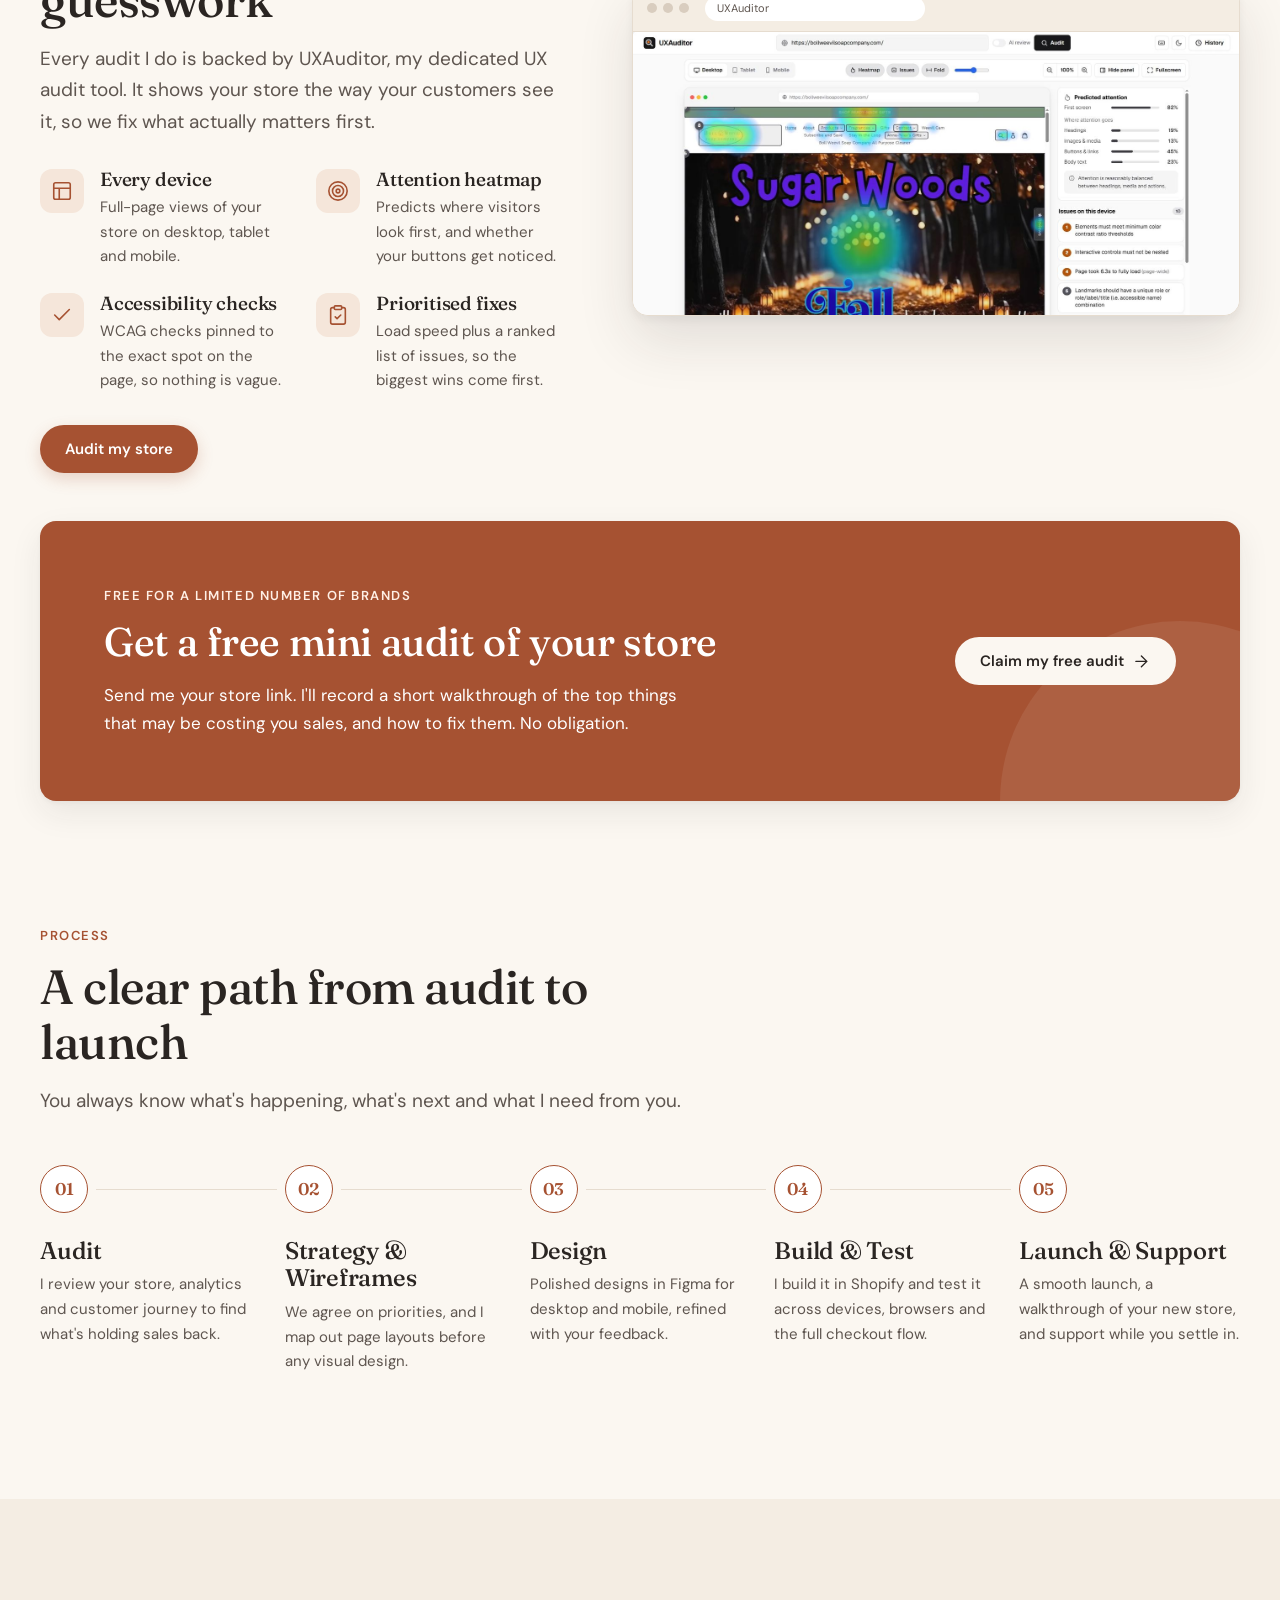
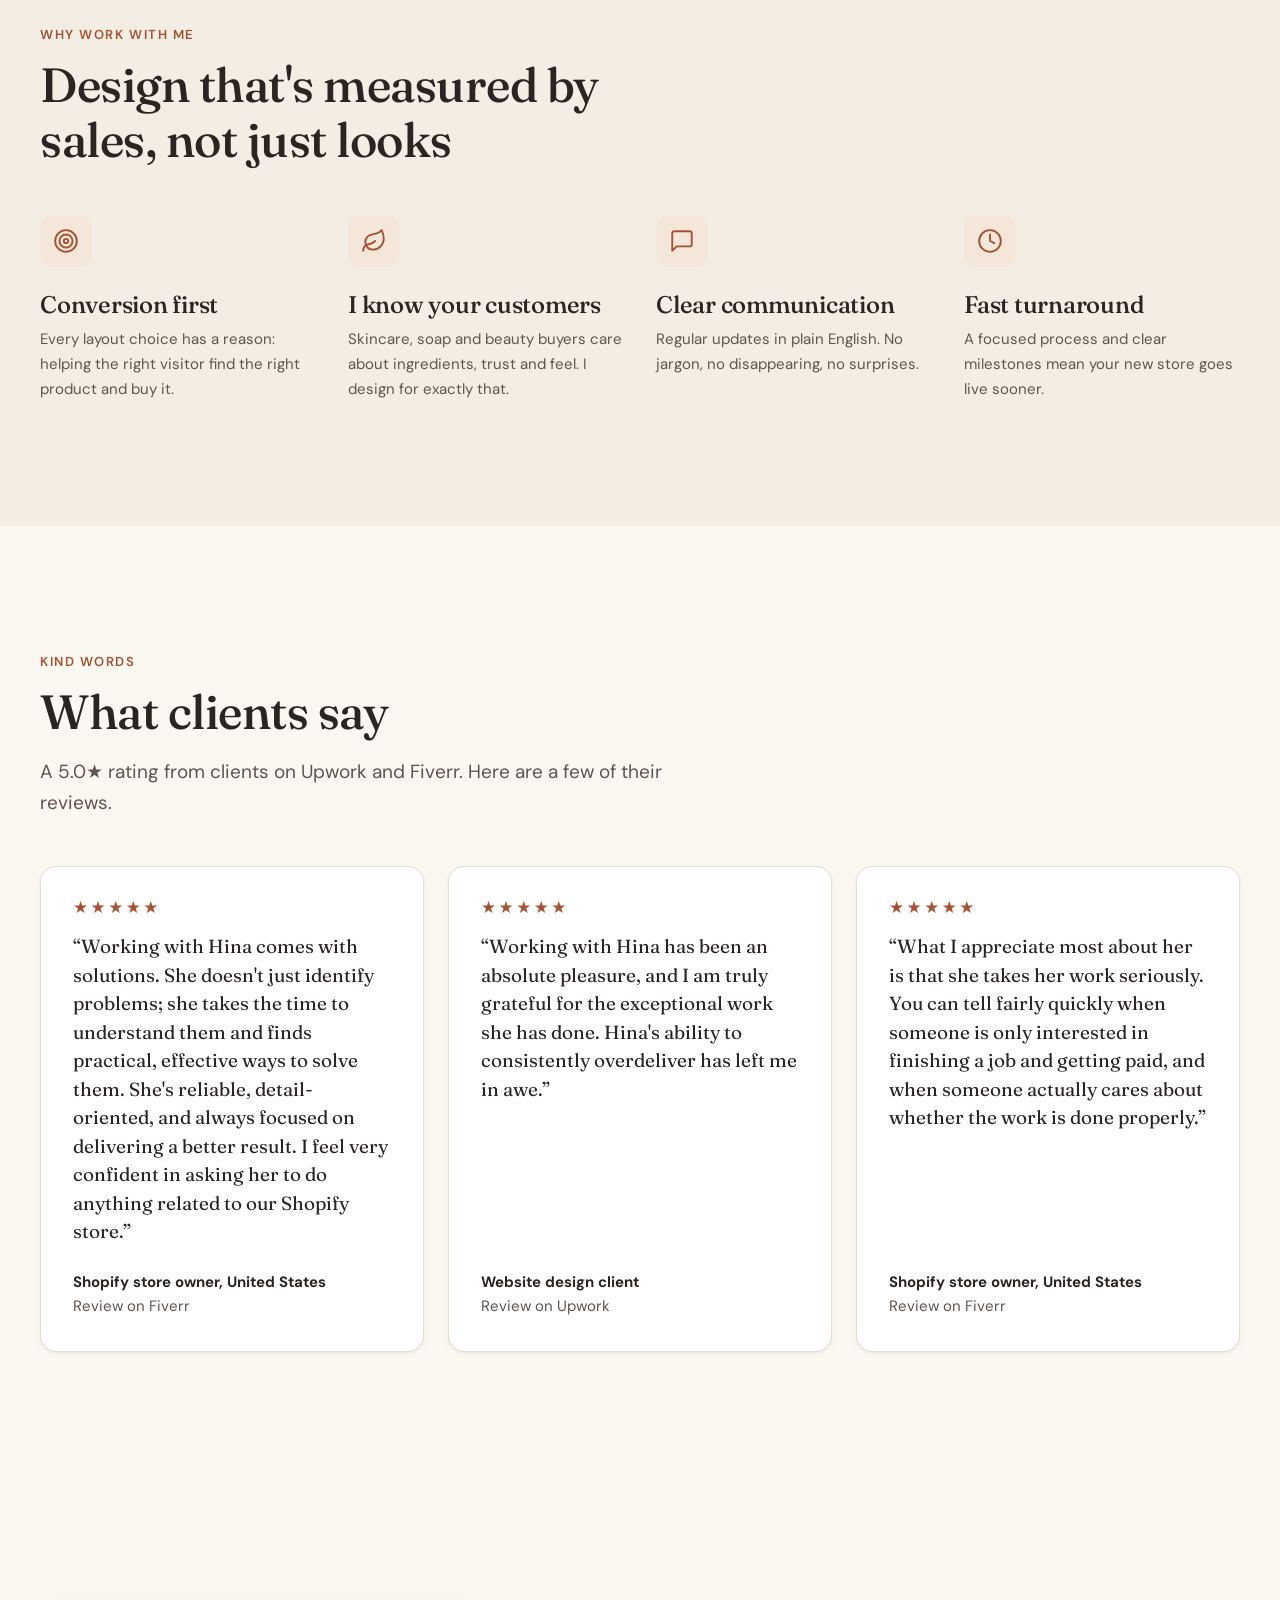
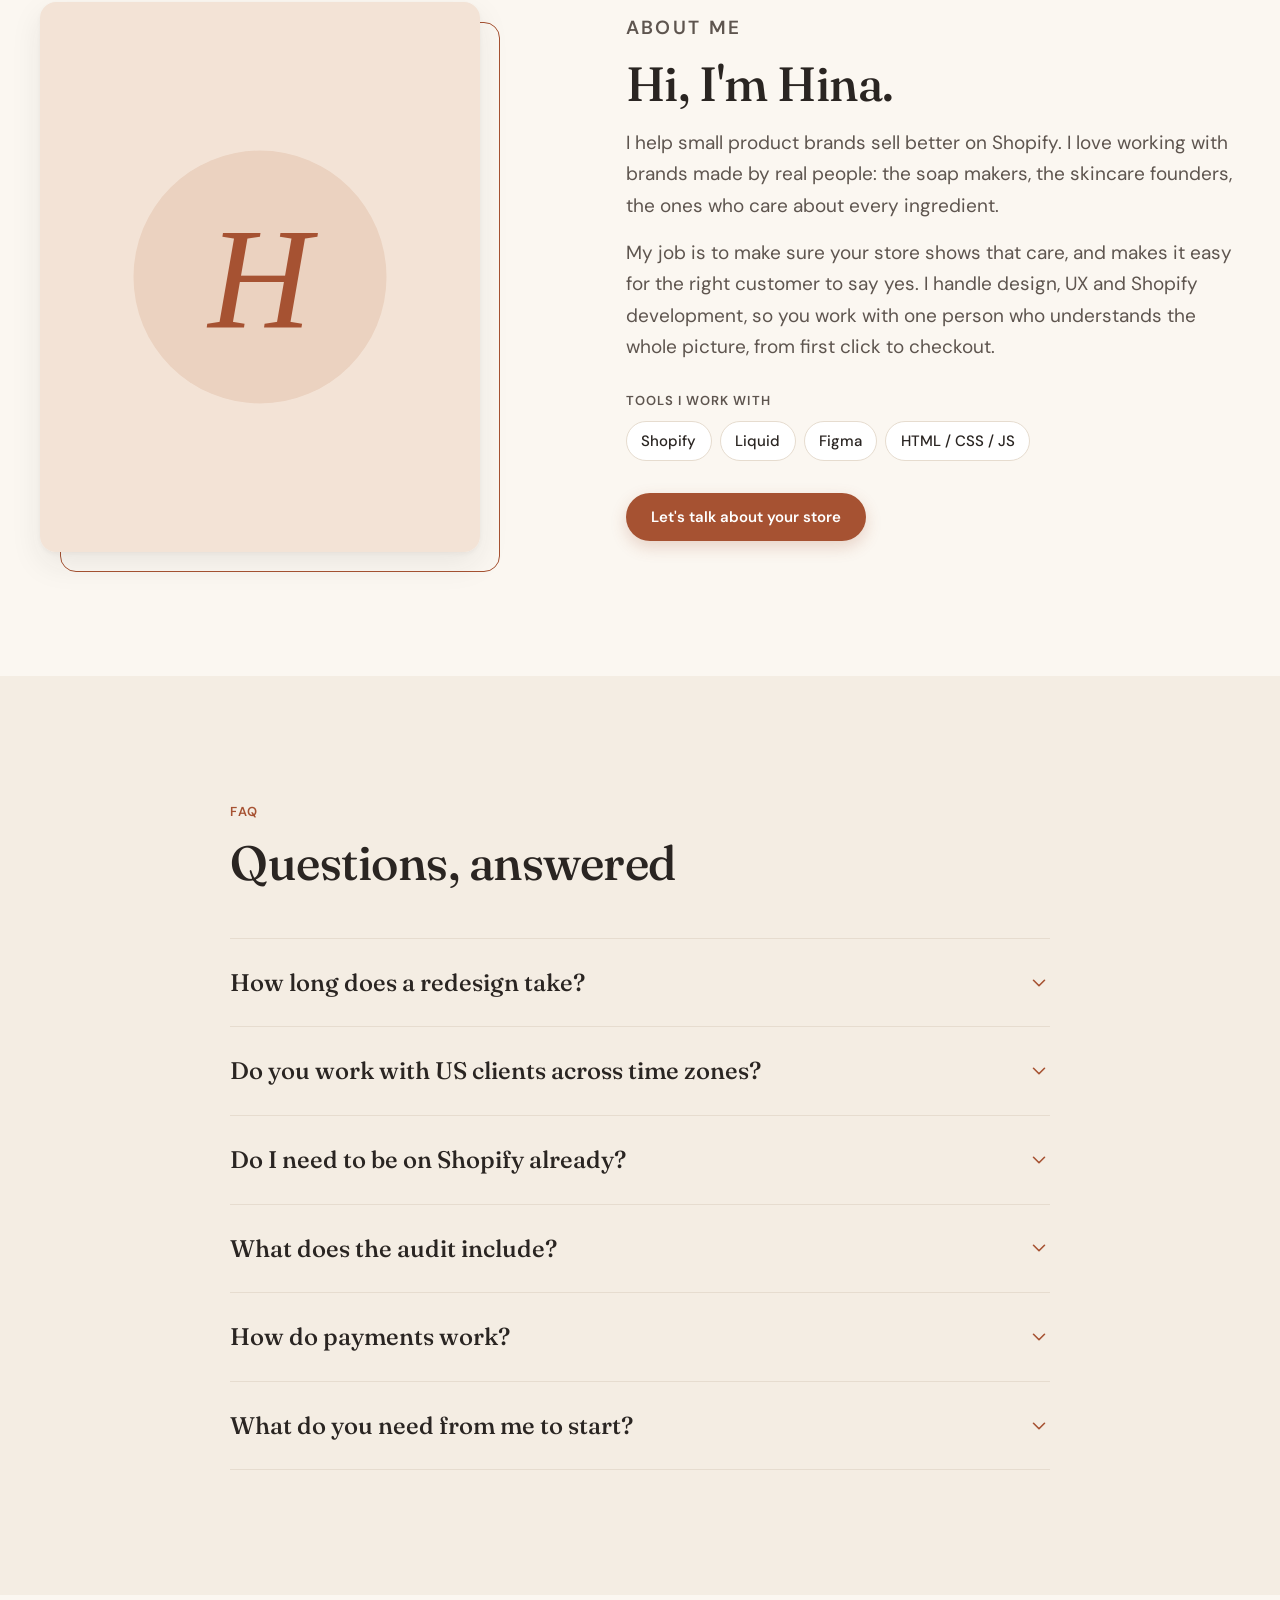
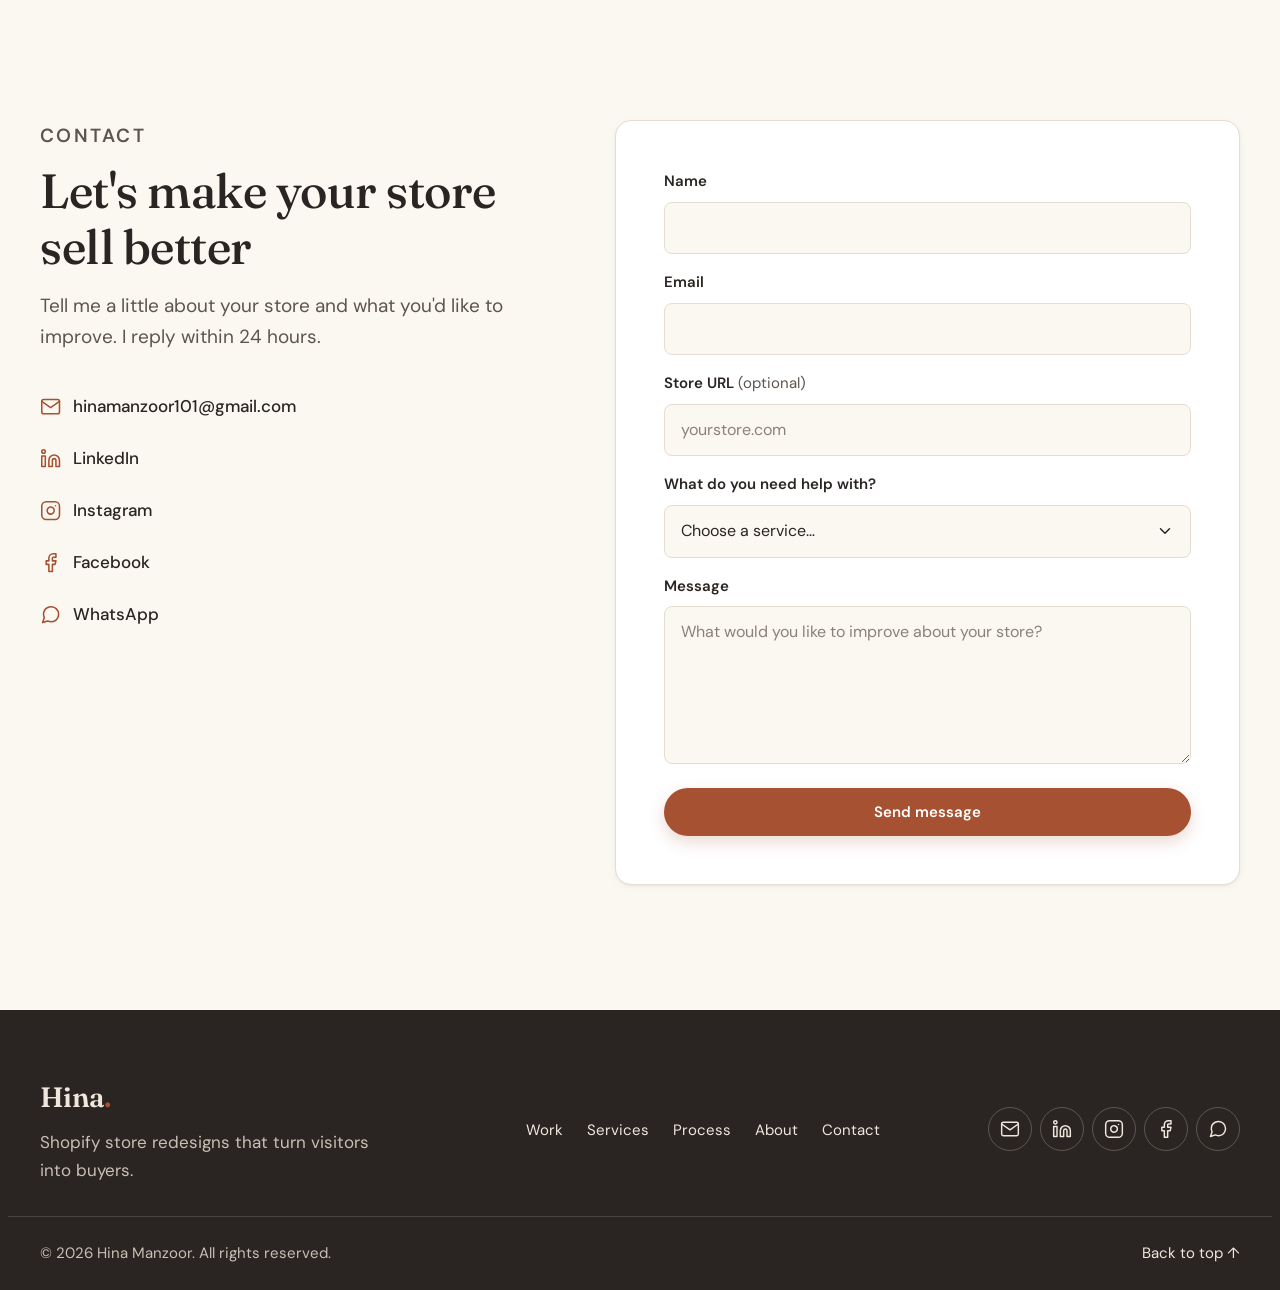
==== commit c17d22fe: "Hide project Results boxes until real numbers are available Co-Authored-By: Claude Opus 5.5 <noreply" ====
--- a/index.html
+++ b/index.html
@@ -297,7 +297,8 @@
               </ul>
             </div>
           </div>
-          <div class="results">
+          <!-- Results box hidden until you have real numbers: delete the word "hidden" to show it -->
+          <div class="results" hidden>
             <h4>Results</h4>
             <ul class="results__list">
               <li>[Result: e.g. +X% add-to-cart rate]</li>
@@ -382,7 +383,8 @@
               </ul>
             </div>
           </div>
-          <div class="results">
+          <!-- Results box hidden until you have real numbers: delete the word "hidden" to show it -->
+          <div class="results" hidden>
             <h4>Results</h4>
             <ul class="results__list">
               <li>[Result: e.g. +X% enquiry form submissions]</li>
@@ -467,7 +469,8 @@
               </ul>
             </div>
           </div>
-          <div class="results">
+          <!-- Results box hidden until you have real numbers: delete the word "hidden" to show it -->
+          <div class="results" hidden>
             <h4>Outcome</h4>
             <ul class="results__list">
               <li>[Outcome: e.g. what this concept demonstrates, since it has no live sales data]</li>
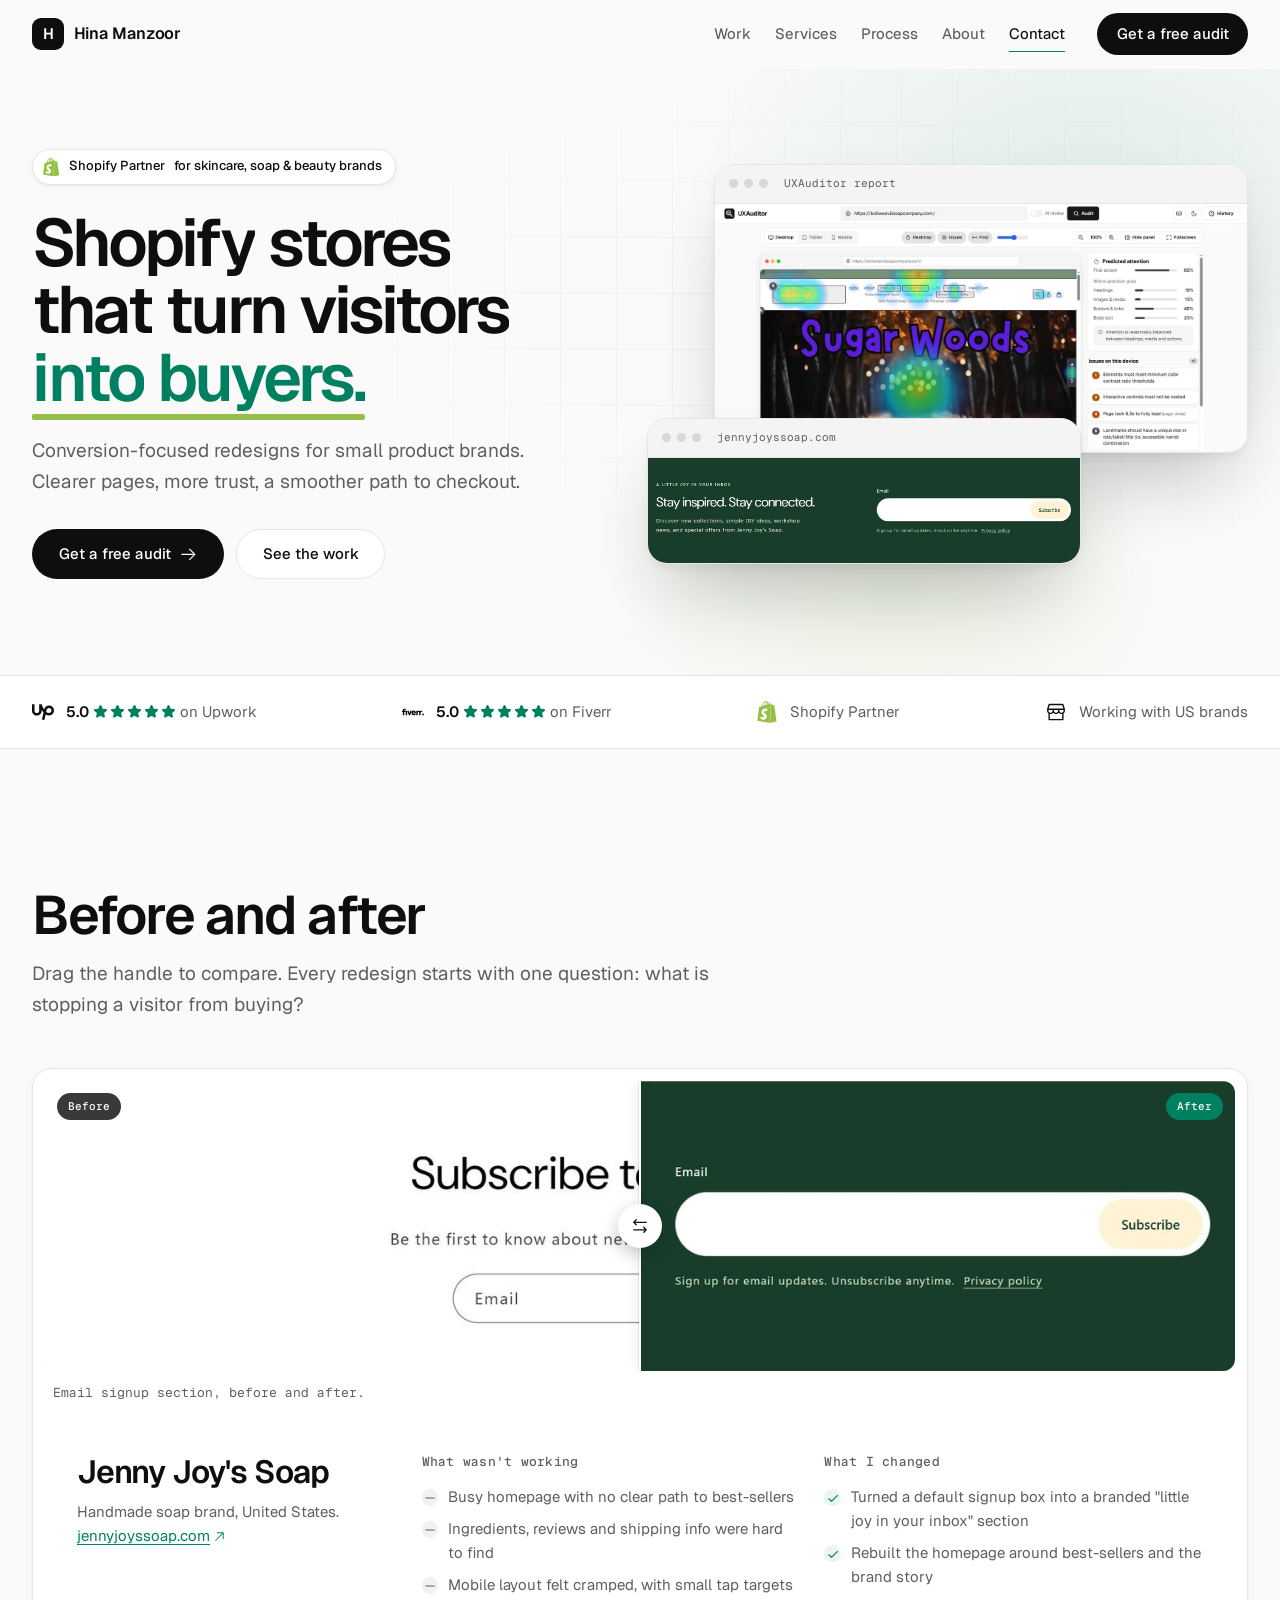
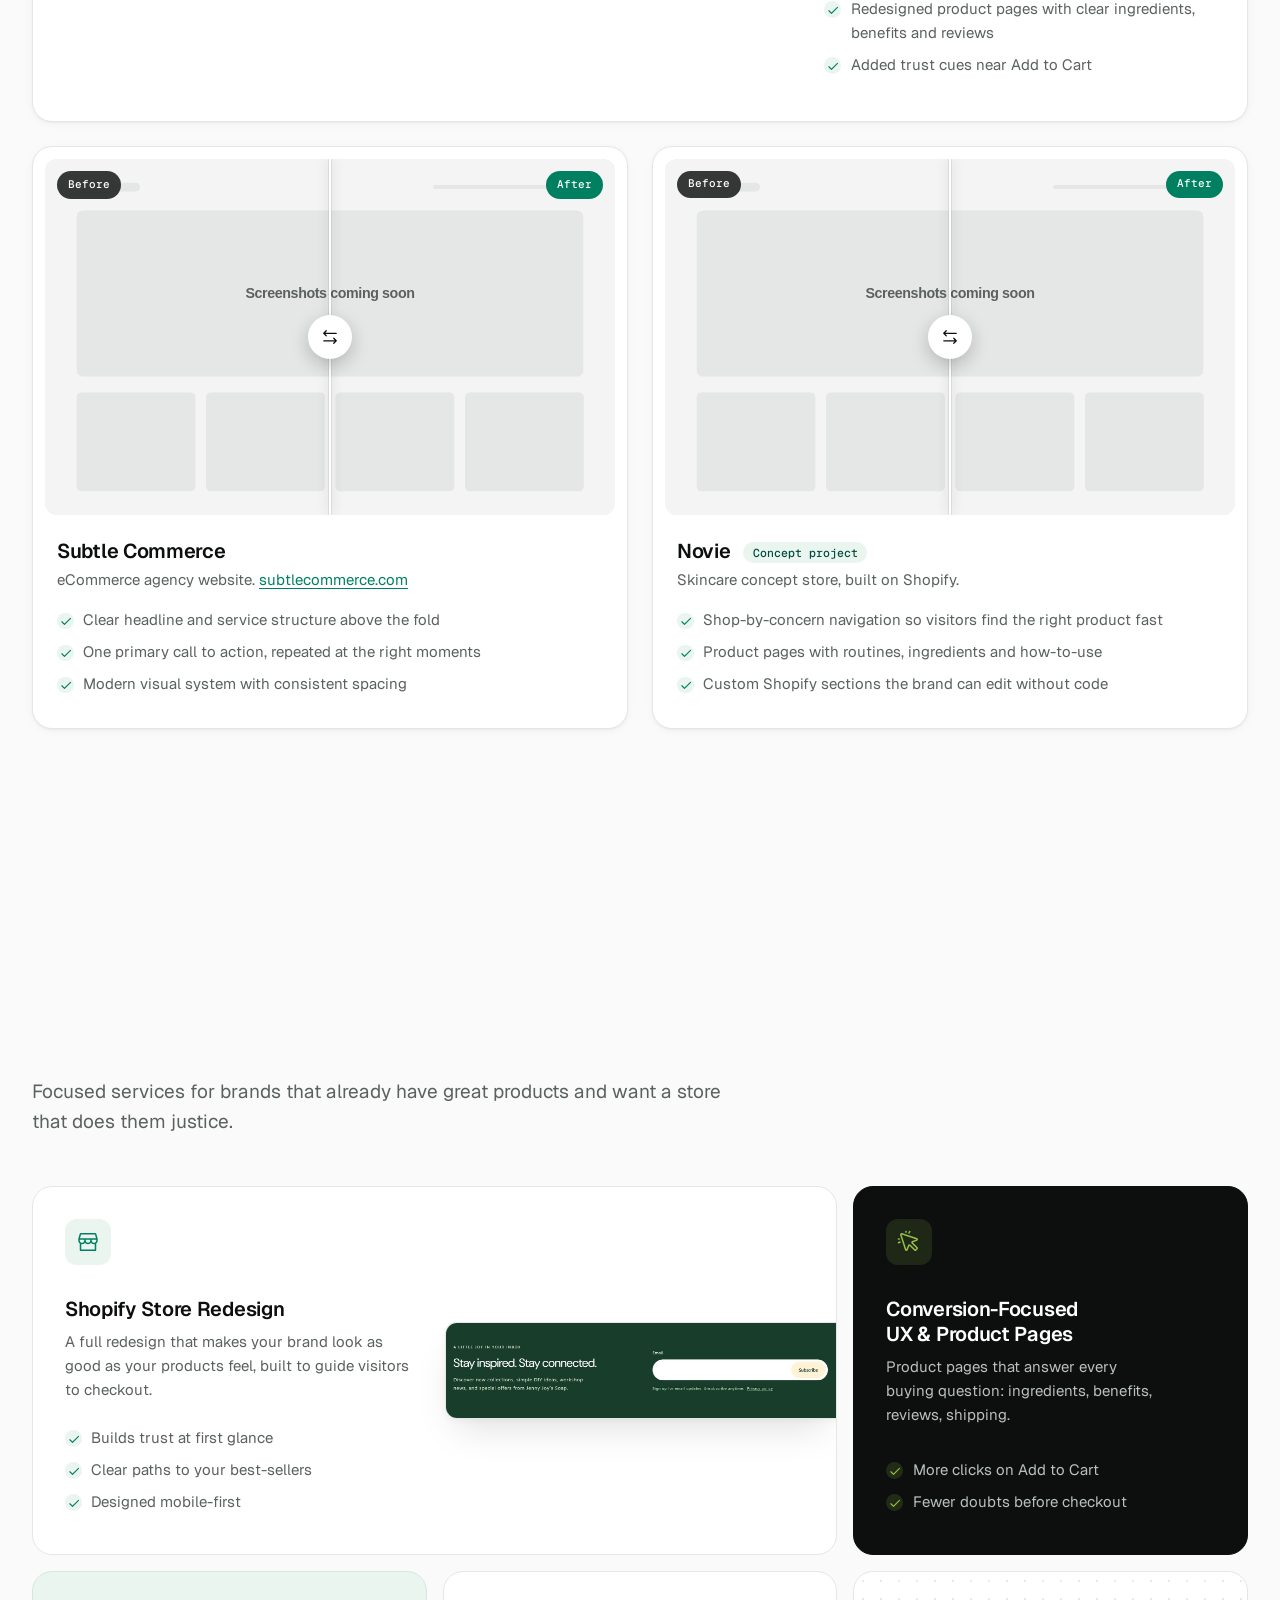
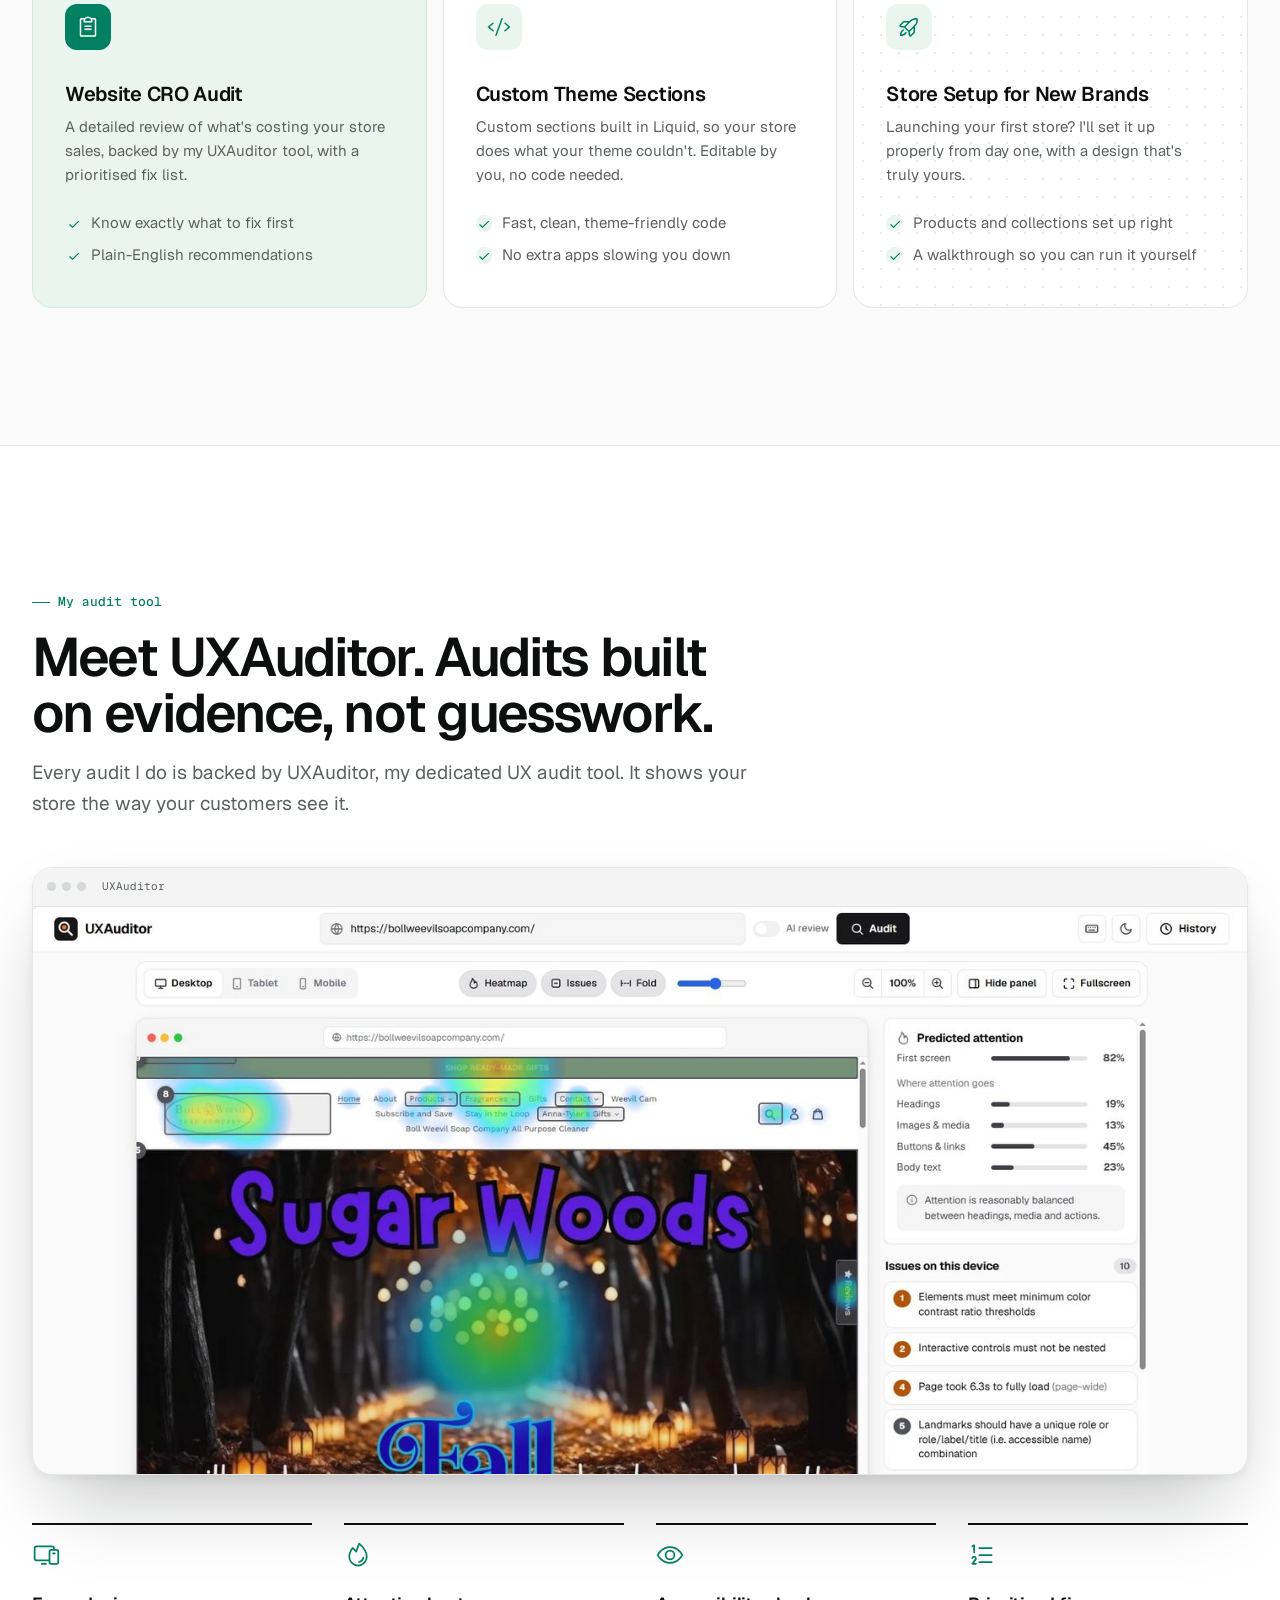
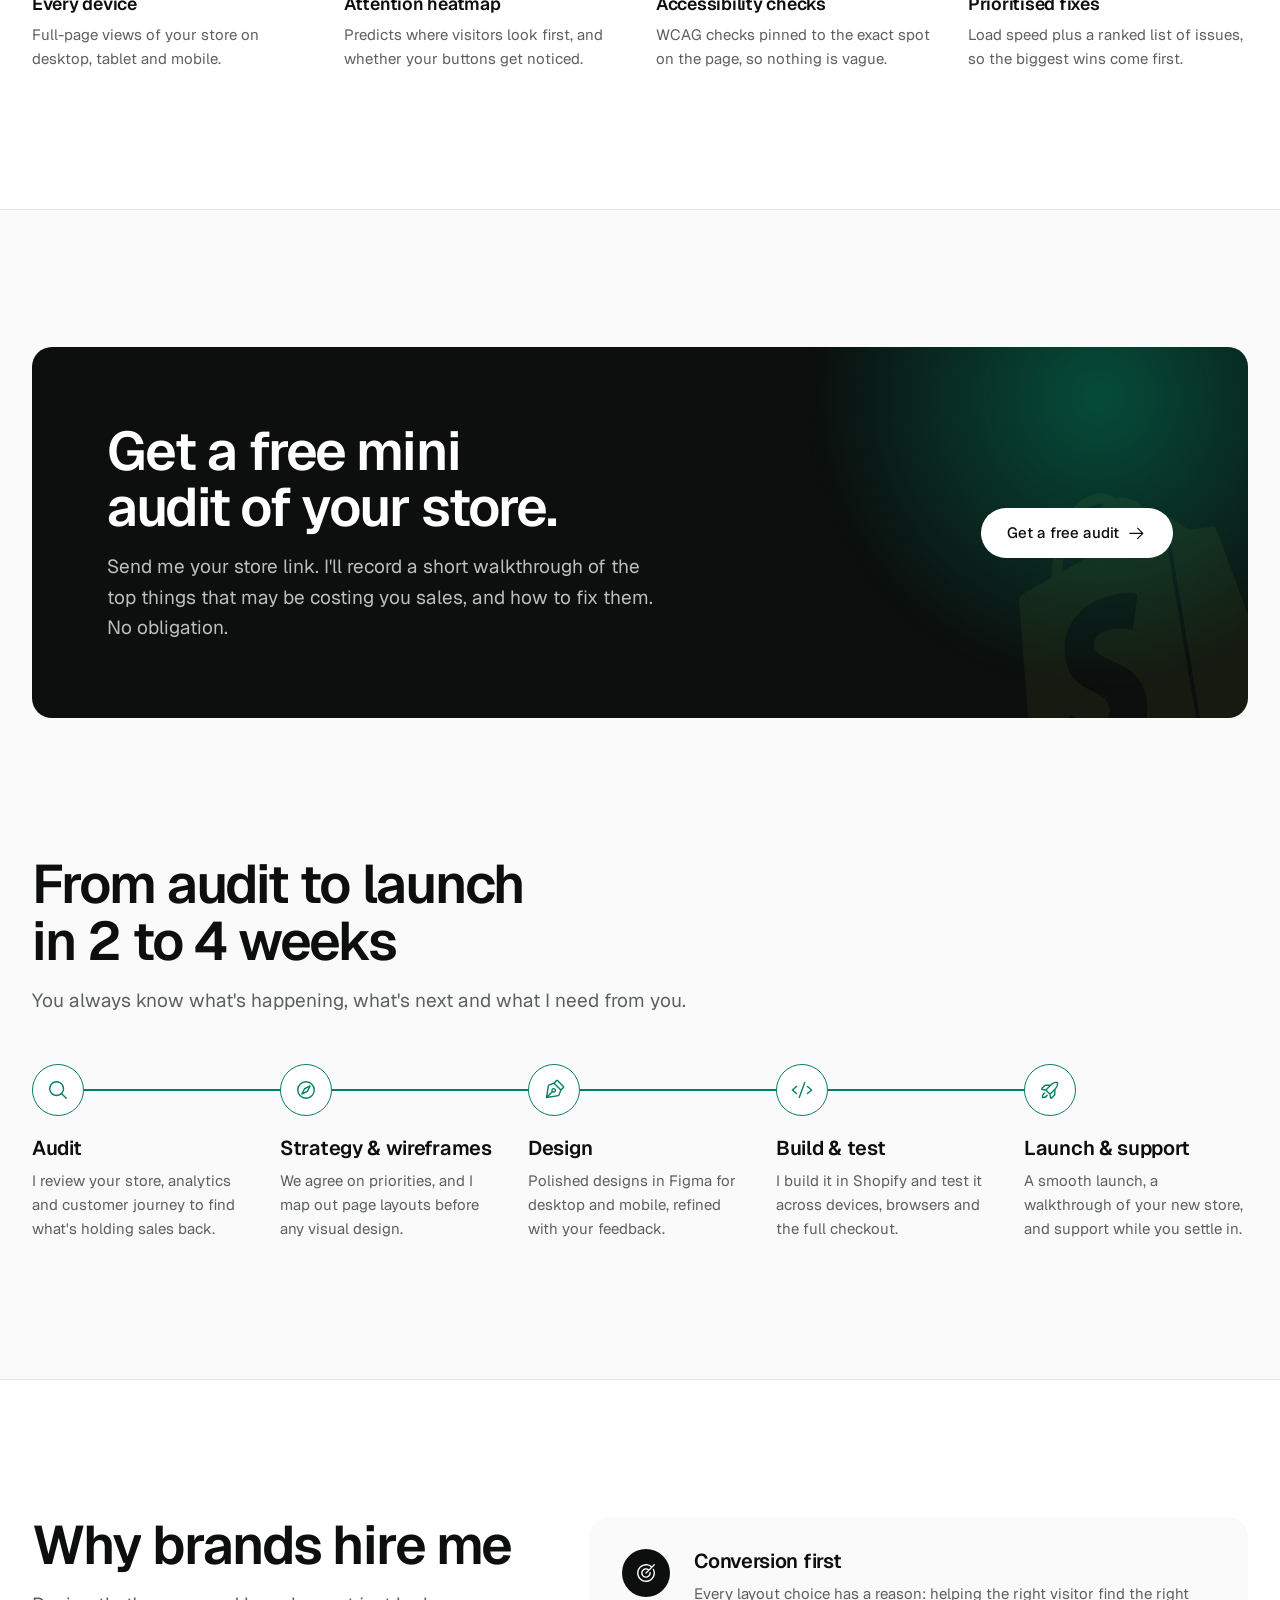
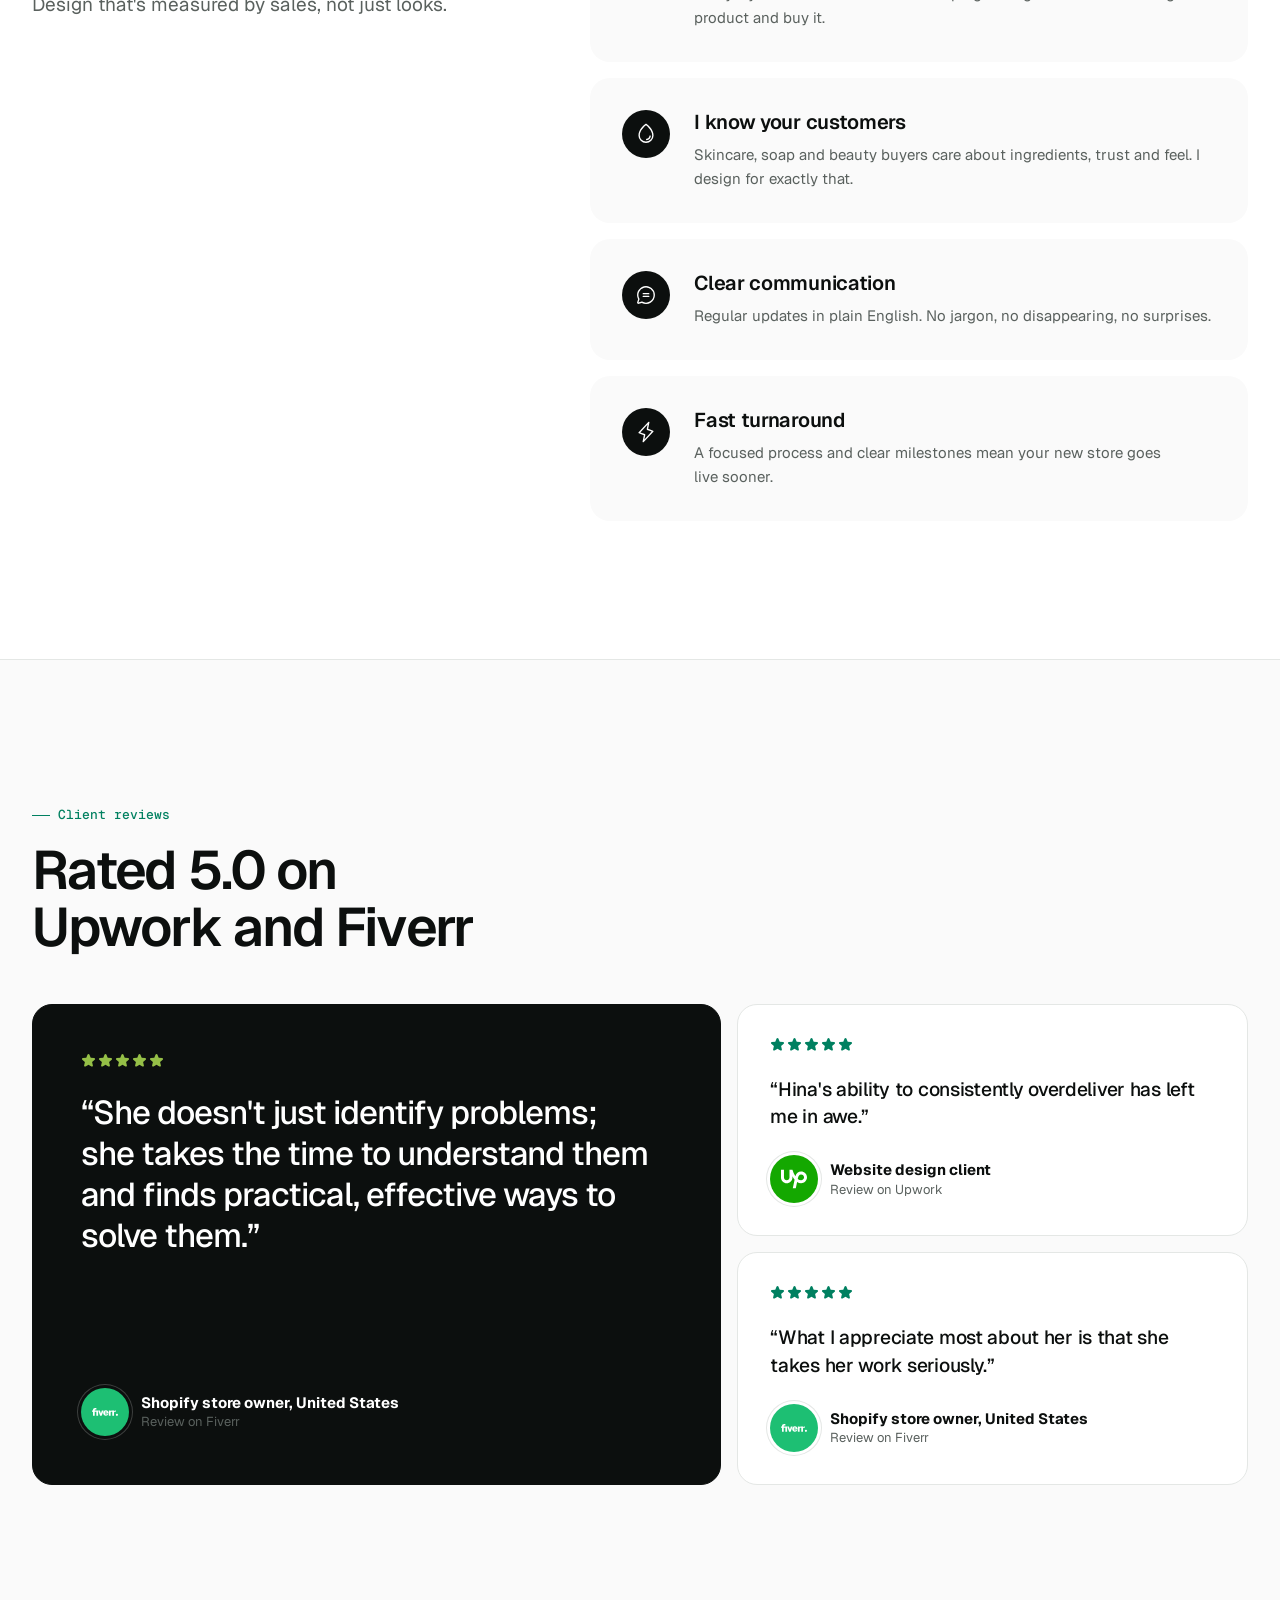
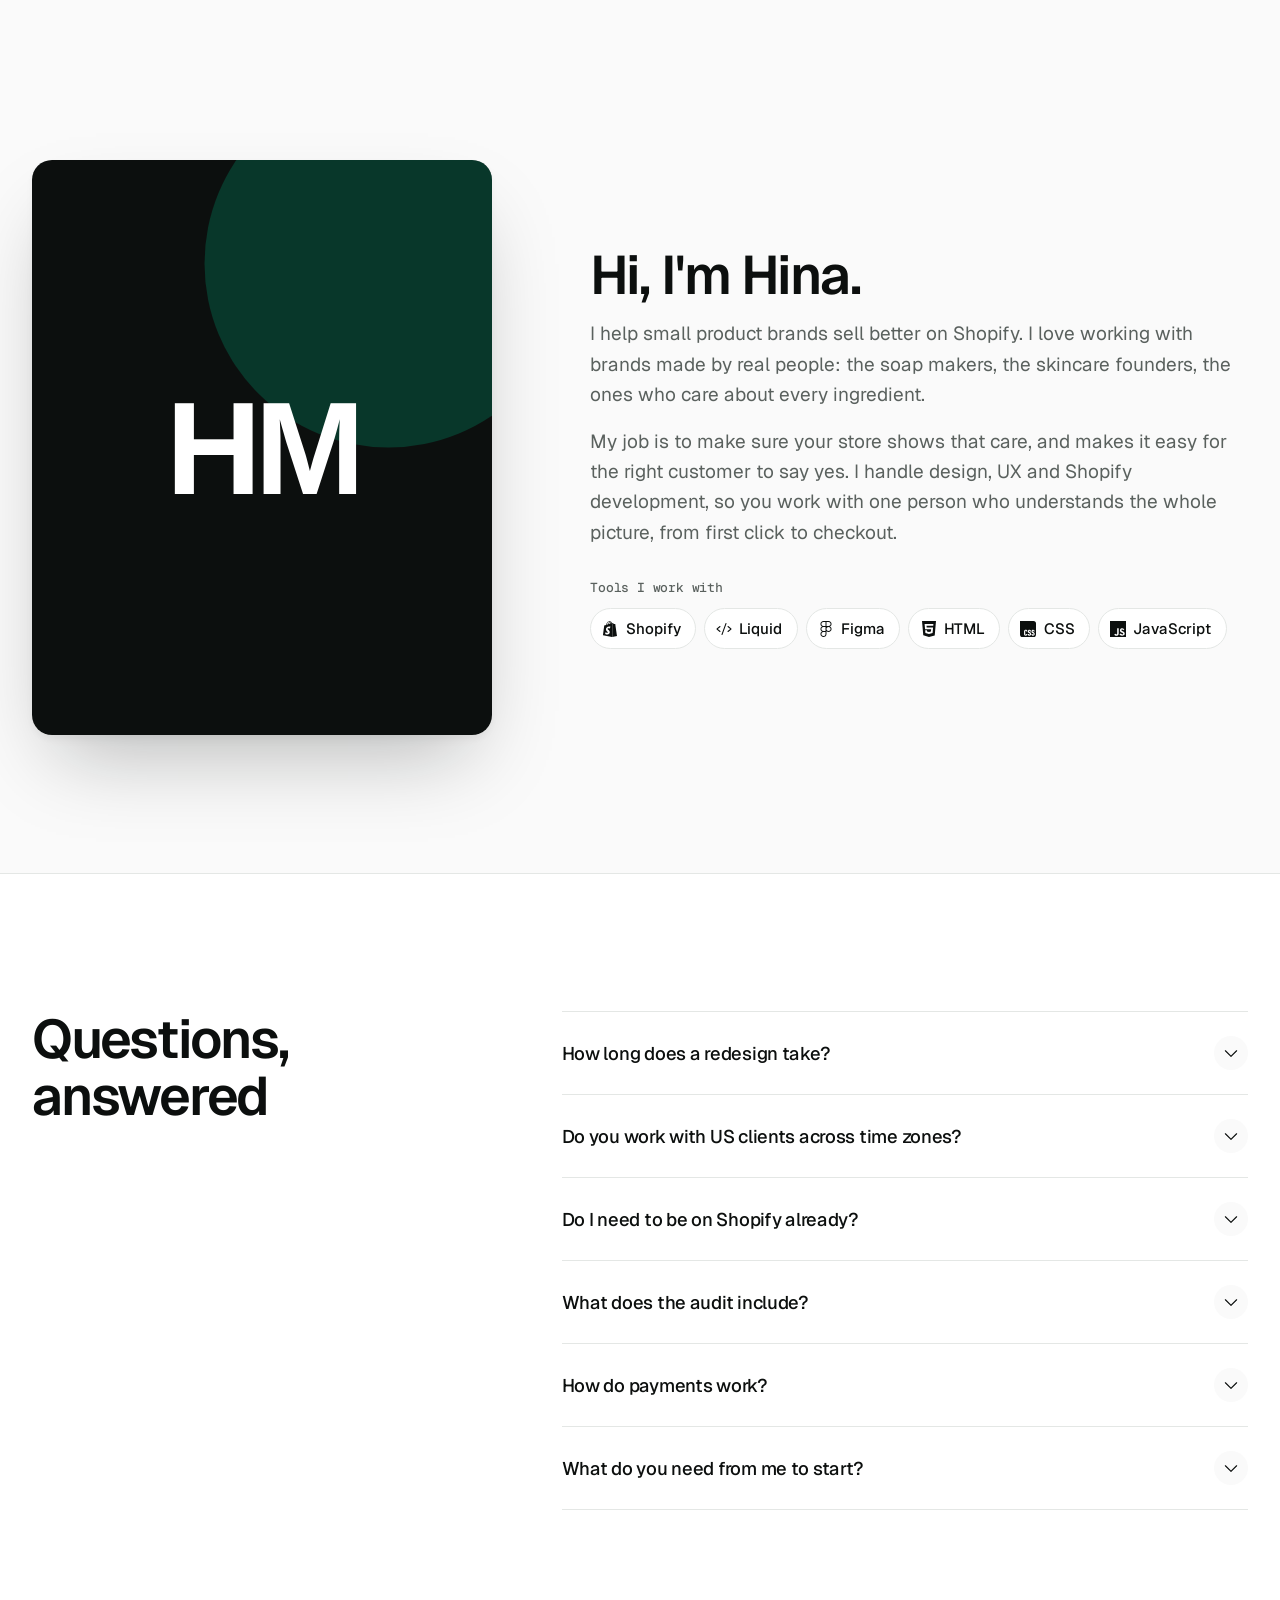
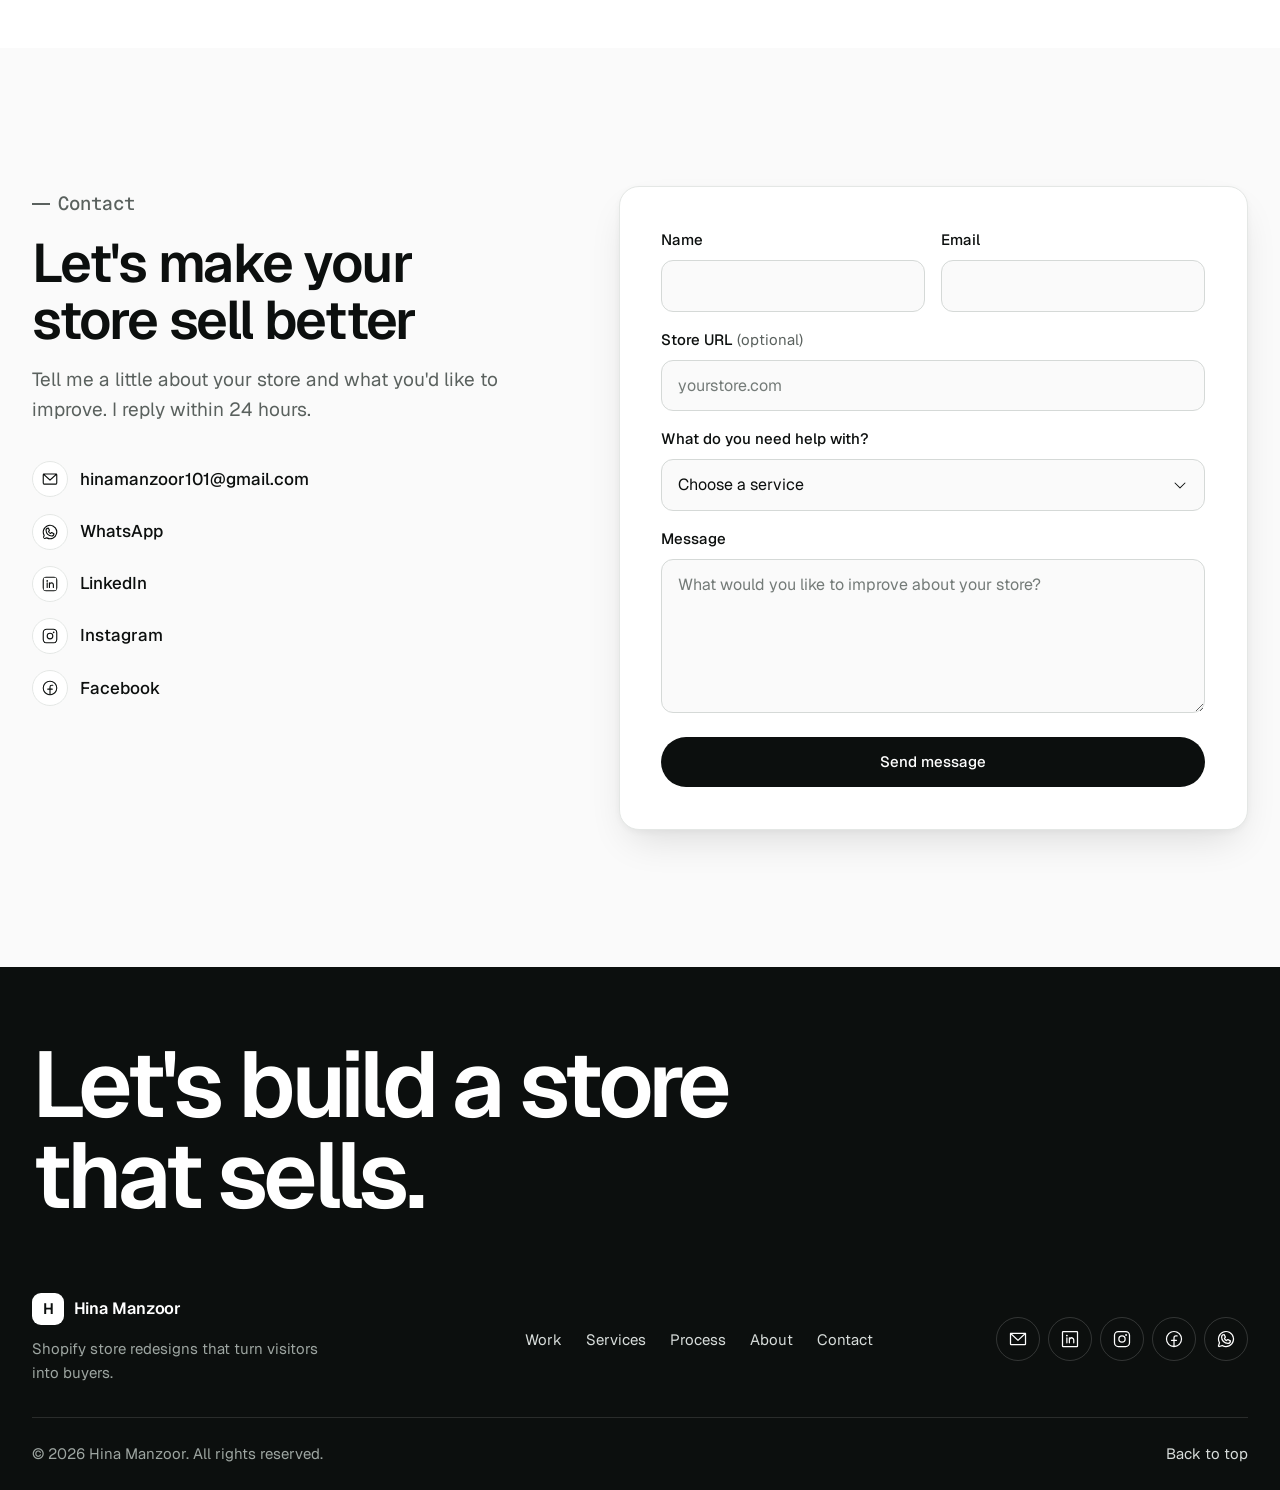
==== commit 29567f0f: "Redesign: white, black and Shopify green with scroll-driven motion - New palette (near-black, white," ====
--- a/index.html
+++ b/index.html
@@ -6,59 +6,54 @@
 
   <!-- ============================================================
        SEO BASICS
-       Edit the title and description to change how the site looks
-       in Google results and link previews.
-       ============================================================ -->
-  <title>Hina Manzoor — Shopify Store Redesign &amp; Conversion-Focused UX</title>
+       ============================================================ -->
+  <title>Hina Manzoor | Shopify Store Redesign &amp; Conversion-Focused UX</title>
   <meta name="description" content="I redesign Shopify stores that turn visitors into buyers. Conversion-focused Shopify redesigns for small US product brands in skincare, soap and beauty.">
-  <link rel="canonical" href="https://hina.pages.dev/">
-  <meta name="theme-color" content="#FBF7F1">
+  <link rel="canonical" href="https://hinahm.pages.dev/">
+  <meta name="theme-color" content="#FAFAFA">
   <meta name="author" content="Hina Manzoor">
 
   <!-- Open Graph (Facebook, LinkedIn, WhatsApp, iMessage previews) -->
   <meta property="og:type" content="website">
-  <meta property="og:url" content="https://hina.pages.dev/">
-  <meta property="og:title" content="Hina Manzoor — Shopify Store Redesign &amp; Conversion-Focused UX">
+  <meta property="og:url" content="https://hinahm.pages.dev/">
+  <meta property="og:title" content="Hina Manzoor | Shopify Store Redesign &amp; Conversion-Focused UX">
   <meta property="og:description" content="Conversion-focused Shopify redesigns for small product brands in skincare, soap and beauty.">
   <!-- PLACEHOLDER: add a 1200×630 image at images/og-image.jpg -->
-  <meta property="og:image" content="https://hina.pages.dev/images/og-image.jpg">
+  <meta property="og:image" content="https://hinahm.pages.dev/images/og-image.jpg">
   <meta property="og:image:width" content="1200">
   <meta property="og:image:height" content="630">
-  <meta property="og:image:alt" content="Hina Manzoor — Shopify Store Designer &amp; Developer">
+  <meta property="og:image:alt" content="Hina Manzoor, Shopify Store Designer &amp; Developer">
 
   <!-- Twitter / X card -->
   <meta name="twitter:card" content="summary_large_image">
-  <meta name="twitter:title" content="Hina Manzoor — Shopify Store Redesign &amp; Conversion-Focused UX">
+  <meta name="twitter:title" content="Hina Manzoor | Shopify Store Redesign &amp; Conversion-Focused UX">
   <meta name="twitter:description" content="Conversion-focused Shopify redesigns for small product brands in skincare, soap and beauty.">
-  <meta name="twitter:image" content="https://hina.pages.dev/images/og-image.jpg">
+  <meta name="twitter:image" content="https://hinahm.pages.dev/images/og-image.jpg">
 
   <link rel="icon" href="favicon.svg" type="image/svg+xml">
 
-  <!-- Google Fonts: Fraunces (headings) + DM Sans (body) -->
+  <!-- Fonts: Geist (headings + body) and Geist Mono (small labels and numbers) -->
   <link rel="preconnect" href="https://fonts.googleapis.com">
   <link rel="preconnect" href="https://fonts.gstatic.com" crossorigin>
-  <link rel="stylesheet" href="https://fonts.googleapis.com/css2?family=DM+Sans:opsz,wght@9..40,400;9..40,500;9..40,600&family=Fraunces:opsz,wght@9..144,400;9..144,500;9..144,600&display=swap">
+  <link rel="stylesheet" href="https://fonts.googleapis.com/css2?family=Geist:wght@400;500;600;700&family=Geist+Mono:wght@400;500&display=swap">
 
   <link rel="stylesheet" href="css/style.css">
   <!-- Marks that JS is on, so scroll animations never hide content when JS is off -->
   <script>document.documentElement.classList.add('js');</script>
   <script src="js/main.js" defer></script>
 
-  <!-- ============================================================
-       STRUCTURED DATA (JSON-LD) — helps Google understand who you are.
-       Replace the [placeholders] with your real details.
-       ============================================================ -->
+  <!-- STRUCTURED DATA (JSON-LD): helps Google understand who you are -->
   <script type="application/ld+json">
   {
     "@context": "https://schema.org",
     "@graph": [
       {
         "@type": "Person",
-        "@id": "https://hina.pages.dev/#person",
+        "@id": "https://hinahm.pages.dev/#person",
         "name": "Hina Manzoor",
         "jobTitle": "Shopify Store Designer & Developer",
-        "url": "https://hina.pages.dev/",
-        "image": "https://hina.pages.dev/images/hina.jpg",
+        "url": "https://hinahm.pages.dev/",
+        "image": "https://hinahm.pages.dev/images/hina.jpg",
         "email": "hinamanzoor101@gmail.com",
         "sameAs": [
           "https://www.linkedin.com/in/hinamanzoor/",
@@ -68,12 +63,12 @@
       },
       {
         "@type": "ProfessionalService",
-        "@id": "https://hina.pages.dev/#service",
-        "name": "Hina Manzoor — Shopify Store Redesign & Conversion-Focused UX",
-        "url": "https://hina.pages.dev/",
-        "image": "https://hina.pages.dev/images/og-image.jpg",
+        "@id": "https://hinahm.pages.dev/#service",
+        "name": "Hina Manzoor | Shopify Store Redesign & Conversion-Focused UX",
+        "url": "https://hinahm.pages.dev/",
+        "image": "https://hinahm.pages.dev/images/og-image.jpg",
         "description": "Conversion-focused Shopify store redesigns, CRO audits and custom theme development for small product brands in skincare, soap and beauty.",
-        "founder": { "@id": "https://hina.pages.dev/#person" },
+        "founder": { "@id": "https://hinahm.pages.dev/#person" },
         "areaServed": "US",
         "priceRange": "$$",
         "serviceType": [
@@ -90,46 +85,66 @@
 </head>
 <body>
 
-<!-- ============================================================
-     ICON SPRITE — every icon on the page is drawn from here.
-     Use one with: <svg><use href="#i-name"></use></svg>
-     ============================================================ -->
+<!-- ICON SPRITE: Phosphor Icons (MIT) + Simple Icons brand logos (CC0).
+     Use one with: <svg class="icon"><use href="#i-name"></use></svg> -->
 <svg width="0" height="0" class="sr-only" aria-hidden="true" focusable="false">
   <defs>
-    <symbol id="i-layout" viewBox="0 0 24 24"><rect x="3" y="3" width="18" height="18" rx="2"/><path d="M3 9h18M9 21V9"/></symbol>
-    <symbol id="i-trending" viewBox="0 0 24 24"><path d="M23 6l-9.5 9.5-5-5L1 18"/><path d="M17 6h6v6"/></symbol>
-    <symbol id="i-clipboard" viewBox="0 0 24 24"><path d="M16 4h2a2 2 0 0 1 2 2v14a2 2 0 0 1-2 2H6a2 2 0 0 1-2-2V6a2 2 0 0 1 2-2h2"/><rect x="8" y="2" width="8" height="4" rx="1"/><path d="M9 14l2 2 4-4"/></symbol>
-    <symbol id="i-code" viewBox="0 0 24 24"><path d="M16 18l6-6-6-6M8 6l-6 6 6 6"/></symbol>
-    <symbol id="i-bag" viewBox="0 0 24 24"><path d="M6 2L3 6v14a2 2 0 0 0 2 2h14a2 2 0 0 0 2-2V6l-3-4z"/><path d="M3 6h18M16 10a4 4 0 0 1-8 0"/></symbol>
-    <symbol id="i-target" viewBox="0 0 24 24"><circle cx="12" cy="12" r="10"/><circle cx="12" cy="12" r="6"/><circle cx="12" cy="12" r="2"/></symbol>
-    <symbol id="i-leaf" viewBox="0 0 24 24"><path d="M11 20A7 7 0 0 1 9.8 6.1C15.5 5 17 4.48 19 2c1 2 2 4.18 2 8 0 5.5-4.78 10-10 10Z"/><path d="M2 21c0-3 1.85-5.36 5.08-6C9.5 14.52 12 13 13 12"/></symbol>
-    <symbol id="i-chat" viewBox="0 0 24 24"><path d="M21 15a2 2 0 0 1-2 2H7l-4 4V5a2 2 0 0 1 2-2h14a2 2 0 0 1 2 2z"/></symbol>
-    <symbol id="i-clock" viewBox="0 0 24 24"><circle cx="12" cy="12" r="10"/><path d="M12 6v6l4 2"/></symbol>
-    <symbol id="i-arrows" viewBox="0 0 24 24"><path d="M9 6l-6 6 6 6M15 6l6 6-6 6"/></symbol>
-    <symbol id="i-chevron" viewBox="0 0 24 24"><path d="M6 9l6 6 6-6"/></symbol>
-    <symbol id="i-arrow-right" viewBox="0 0 24 24"><path d="M5 12h14M12 5l7 7-7 7"/></symbol>
-    <symbol id="i-check" viewBox="0 0 24 24"><path d="M20 6L9 17l-5-5"/></symbol>
-    <symbol id="i-quote" viewBox="0 0 24 24"><path d="M3 21c3 0 7-1 7-8V5c0-1.25-.76-2-2-2H4c-1.25 0-2 .75-2 1.97V11c0 1.25.75 2 2 2 1 0 1 0 1 1v1c0 1-1 2-2 2s-1 .01-1 1.03V20c0 1 0 1 1 1z"/><path d="M15 21c3 0 7-1 7-8V5c0-1.25-.76-2-2-2h-4c-1.25 0-2 .75-2 1.97V11c0 1.25.75 2 2 2h.75c0 2.25.25 4-2.75 4v3c0 1 0 1 1 1z"/></symbol>
-    <symbol id="i-mail" viewBox="0 0 24 24"><rect x="2" y="4" width="20" height="16" rx="2"/><path d="M22 6l-10 7L2 6"/></symbol>
-    <symbol id="i-linkedin" viewBox="0 0 24 24"><path d="M16 8a6 6 0 0 1 6 6v7h-4v-7a2 2 0 0 0-4 0v7h-4v-7a6 6 0 0 1 6-6z"/><rect x="2" y="9" width="4" height="12"/><circle cx="4" cy="4" r="2"/></symbol>
-    <symbol id="i-instagram" viewBox="0 0 24 24"><rect x="2" y="2" width="20" height="20" rx="5"/><path d="M16 11.37A4 4 0 1 1 12.63 8 4 4 0 0 1 16 11.37z"/><path d="M17.5 6.5h.01"/></symbol>
-    <symbol id="i-facebook" viewBox="0 0 24 24"><path d="M18 2h-3a5 5 0 0 0-5 5v3H7v4h3v8h4v-8h3l1-4h-4V7a1 1 0 0 1 1-1h3z"/></symbol>
-    <symbol id="i-whatsapp" viewBox="0 0 24 24"><path d="M21 11.5a8.38 8.38 0 0 1-.9 3.8 8.5 8.5 0 0 1-7.6 4.7 8.38 8.38 0 0 1-3.8-.9L3 21l1.9-5.7a8.38 8.38 0 0 1-.9-3.8 8.5 8.5 0 0 1 4.7-7.6 8.38 8.38 0 0 1 3.8-.9h.5a8.48 8.48 0 0 1 8 8v.5z"/></symbol>
+    <symbol id="i-storefront" viewBox="0 0 256 256"><path d="M232,96a7.89,7.89,0,0,0-.3-2.2L217.35,43.6A16.07,16.07,0,0,0,202,32H54A16.07,16.07,0,0,0,38.65,43.6L24.31,93.8A7.89,7.89,0,0,0,24,96h0v16a40,40,0,0,0,16,32v72a8,8,0,0,0,8,8H208a8,8,0,0,0,8-8V144a40,40,0,0,0,16-32V96ZM54,48H202l11.42,40H42.61Zm50,56h48v8a24,24,0,0,1-48,0Zm-16,0v8a24,24,0,0,1-35.12,21.26,7.88,7.88,0,0,0-1.82-1.06A24,24,0,0,1,40,112v-8ZM200,208H56V151.2a40.57,40.57,0,0,0,8,.8,40,40,0,0,0,32-16,40,40,0,0,0,64,0,40,40,0,0,0,32,16,40.57,40.57,0,0,0,8-.8Zm4.93-75.8a8.08,8.08,0,0,0-1.8,1.05A24,24,0,0,1,168,112v-8h48v8A24,24,0,0,1,204.93,132.2Z"/></symbol>
+    <symbol id="i-cursor-click" viewBox="0 0 256 256"><path d="M88,24V16a8,8,0,0,1,16,0v8a8,8,0,0,1-16,0ZM16,104h8a8,8,0,0,0,0-16H16a8,8,0,0,0,0,16ZM124.42,39.16a8,8,0,0,0,10.74-3.58l8-16a8,8,0,0,0-14.31-7.16l-8,16A8,8,0,0,0,124.42,39.16Zm-96,81.69-16,8a8,8,0,0,0,7.16,14.31l16-8a8,8,0,1,0-7.16-14.31ZM219.31,184a16,16,0,0,1,0,22.63l-12.68,12.68a16,16,0,0,1-22.63,0L132.7,168,115,214.09c0,.1-.08.21-.13.32a15.83,15.83,0,0,1-14.6,9.59l-.79,0a15.83,15.83,0,0,1-14.41-11L32.8,52.92A16,16,0,0,1,52.92,32.8L213,85.07a16,16,0,0,1,1.41,29.8l-.32.13L168,132.69ZM208,195.31,156.69,144h0a16,16,0,0,1,4.93-26l.32-.14,45.95-17.64L48,48l52.2,159.86,17.65-46c0-.11.08-.22.13-.33a16,16,0,0,1,11.69-9.34,16.72,16.72,0,0,1,3-.28,16,16,0,0,1,11.3,4.69L195.31,208Z"/></symbol>
+    <symbol id="i-clipboard-text" viewBox="0 0 256 256"><path d="M168,152a8,8,0,0,1-8,8H96a8,8,0,0,1,0-16h64A8,8,0,0,1,168,152Zm-8-40H96a8,8,0,0,0,0,16h64a8,8,0,0,0,0-16Zm56-64V216a16,16,0,0,1-16,16H56a16,16,0,0,1-16-16V48A16,16,0,0,1,56,32H92.26a47.92,47.92,0,0,1,71.48,0H200A16,16,0,0,1,216,48ZM96,64h64a32,32,0,0,0-64,0ZM200,48H173.25A47.93,47.93,0,0,1,176,64v8a8,8,0,0,1-8,8H88a8,8,0,0,1-8-8V64a47.93,47.93,0,0,1,2.75-16H56V216H200Z"/></symbol>
+    <symbol id="i-code" viewBox="0 0 256 256"><path d="M69.12,94.15,28.5,128l40.62,33.85a8,8,0,1,1-10.24,12.29l-48-40a8,8,0,0,1,0-12.29l48-40a8,8,0,0,1,10.24,12.3Zm176,27.7-48-40a8,8,0,1,0-10.24,12.3L227.5,128l-40.62,33.85a8,8,0,1,0,10.24,12.29l48-40a8,8,0,0,0,0-12.29ZM162.73,32.48a8,8,0,0,0-10.25,4.79l-64,176a8,8,0,0,0,4.79,10.26A8.14,8.14,0,0,0,96,224a8,8,0,0,0,7.52-5.27l64-176A8,8,0,0,0,162.73,32.48Z"/></symbol>
+    <symbol id="i-rocket-launch" viewBox="0 0 256 256"><path d="M223.85,47.12a16,16,0,0,0-15-15c-12.58-.75-44.73.4-71.41,27.07L132.69,64H74.36A15.91,15.91,0,0,0,63,68.68L28.7,103a16,16,0,0,0,9.07,27.16l38.47,5.37,44.21,44.21,5.37,38.49a15.94,15.94,0,0,0,10.78,12.92,16.11,16.11,0,0,0,5.1.83A15.91,15.91,0,0,0,153,227.3L187.32,193A15.91,15.91,0,0,0,192,181.64V123.31l4.77-4.77C223.45,91.86,224.6,59.71,223.85,47.12ZM74.36,80h42.33L77.16,119.52,40,114.34Zm74.41-9.45a76.65,76.65,0,0,1,59.11-22.47,76.46,76.46,0,0,1-22.42,59.16L128,164.68,91.32,128ZM176,181.64,141.67,216l-5.19-37.17L176,139.31Zm-74.16,9.5C97.34,201,82.29,224,40,224a8,8,0,0,1-8-8c0-42.29,23-57.34,32.86-61.85a8,8,0,0,1,6.64,14.56c-6.43,2.93-20.62,12.36-23.12,38.91,26.55-2.5,36-16.69,38.91-23.12a8,8,0,1,1,14.56,6.64Z"/></symbol>
+    <symbol id="i-target" viewBox="0 0 256 256"><path d="M221.87,83.16A104.1,104.1,0,1,1,195.67,49l22.67-22.68a8,8,0,0,1,11.32,11.32l-96,96a8,8,0,0,1-11.32-11.32l27.72-27.72a40,40,0,1,0,17.87,31.09,8,8,0,1,1,16-.9,56,56,0,1,1-22.38-41.65L184.3,60.39a87.88,87.88,0,1,0,23.13,29.67,8,8,0,0,1,14.44-6.9Z"/></symbol>
+    <symbol id="i-drop" viewBox="0 0 256 256"><path d="M174,47.75a254.19,254.19,0,0,0-41.45-38.3,8,8,0,0,0-9.18,0A254.19,254.19,0,0,0,82,47.75C54.51,79.32,40,112.6,40,144a88,88,0,0,0,176,0C216,112.6,201.49,79.32,174,47.75ZM128,216a72.08,72.08,0,0,1-72-72c0-57.23,55.47-105,72-118,16.53,13,72,60.75,72,118A72.08,72.08,0,0,1,128,216Zm55.89-62.66a57.6,57.6,0,0,1-46.56,46.55A8.75,8.75,0,0,1,136,200a8,8,0,0,1-1.32-15.89c16.57-2.79,30.63-16.85,33.44-33.45a8,8,0,0,1,15.78,2.68Z"/></symbol>
+    <symbol id="i-chat-circle-text" viewBox="0 0 256 256"><path d="M168,112a8,8,0,0,1-8,8H96a8,8,0,0,1,0-16h64A8,8,0,0,1,168,112Zm-8,24H96a8,8,0,0,0,0,16h64a8,8,0,0,0,0-16Zm72-8A104,104,0,0,1,79.12,219.82L45.07,231.17a16,16,0,0,1-20.24-20.24l11.35-34.05A104,104,0,1,1,232,128Zm-16,0A88,88,0,1,0,51.81,172.06a8,8,0,0,1,.66,6.54L40,216,77.4,203.53a7.85,7.85,0,0,1,2.53-.42,8,8,0,0,1,4,1.08A88,88,0,0,0,216,128Z"/></symbol>
+    <symbol id="i-lightning" viewBox="0 0 256 256"><path d="M215.79,118.17a8,8,0,0,0-5-5.66L153.18,90.9l14.66-73.33a8,8,0,0,0-13.69-7l-112,120a8,8,0,0,0,3,13l57.63,21.61L88.16,238.43a8,8,0,0,0,13.69,7l112-120A8,8,0,0,0,215.79,118.17ZM109.37,214l10.47-52.38a8,8,0,0,0-5-9.06L62,132.71l84.62-90.66L136.16,94.43a8,8,0,0,0,5,9.06l52.8,19.8Z"/></symbol>
+    <symbol id="i-arrows-left-right" viewBox="0 0 256 256"><path d="M213.66,181.66l-32,32a8,8,0,0,1-11.32-11.32L188.69,184H48a8,8,0,0,1,0-16H188.69l-18.35-18.34a8,8,0,0,1,11.32-11.32l32,32A8,8,0,0,1,213.66,181.66Zm-139.32-64a8,8,0,0,0,11.32-11.32L67.31,88H208a8,8,0,0,0,0-16H67.31L85.66,53.66A8,8,0,0,0,74.34,42.34l-32,32a8,8,0,0,0,0,11.32Z"/></symbol>
+    <symbol id="i-caret-down" viewBox="0 0 256 256"><path d="M213.66,101.66l-80,80a8,8,0,0,1-11.32,0l-80-80A8,8,0,0,1,53.66,90.34L128,164.69l74.34-74.35a8,8,0,0,1,11.32,11.32Z"/></symbol>
+    <symbol id="i-arrow-right" viewBox="0 0 256 256"><path d="M221.66,133.66l-72,72a8,8,0,0,1-11.32-11.32L196.69,136H40a8,8,0,0,1,0-16H196.69L138.34,61.66a8,8,0,0,1,11.32-11.32l72,72A8,8,0,0,1,221.66,133.66Z"/></symbol>
+    <symbol id="i-arrow-up-right" viewBox="0 0 256 256"><path d="M200,64V168a8,8,0,0,1-16,0V83.31L69.66,197.66a8,8,0,0,1-11.32-11.32L172.69,72H88a8,8,0,0,1,0-16H192A8,8,0,0,1,200,64Z"/></symbol>
+    <symbol id="i-check" viewBox="0 0 256 256"><path d="M229.66,77.66l-128,128a8,8,0,0,1-11.32,0l-56-56a8,8,0,0,1,11.32-11.32L96,188.69,218.34,66.34a8,8,0,0,1,11.32,11.32Z"/></symbol>
+    <symbol id="i-envelope-simple" viewBox="0 0 256 256"><path d="M224,48H32a8,8,0,0,0-8,8V192a16,16,0,0,0,16,16H216a16,16,0,0,0,16-16V56A8,8,0,0,0,224,48ZM203.43,64,128,133.15,52.57,64ZM216,192H40V74.19l82.59,75.71a8,8,0,0,0,10.82,0L216,74.19V192Z"/></symbol>
+    <symbol id="i-linkedin-logo" viewBox="0 0 256 256"><path d="M216,24H40A16,16,0,0,0,24,40V216a16,16,0,0,0,16,16H216a16,16,0,0,0,16-16V40A16,16,0,0,0,216,24Zm0,192H40V40H216V216ZM96,112v64a8,8,0,0,1-16,0V112a8,8,0,0,1,16,0Zm88,28v36a8,8,0,0,1-16,0V140a20,20,0,0,0-40,0v36a8,8,0,0,1-16,0V112a8,8,0,0,1,15.79-1.78A36,36,0,0,1,184,140ZM100,84A12,12,0,1,1,88,72,12,12,0,0,1,100,84Z"/></symbol>
+    <symbol id="i-instagram-logo" viewBox="0 0 256 256"><path d="M128,80a48,48,0,1,0,48,48A48.05,48.05,0,0,0,128,80Zm0,80a32,32,0,1,1,32-32A32,32,0,0,1,128,160ZM176,24H80A56.06,56.06,0,0,0,24,80v96a56.06,56.06,0,0,0,56,56h96a56.06,56.06,0,0,0,56-56V80A56.06,56.06,0,0,0,176,24Zm40,152a40,40,0,0,1-40,40H80a40,40,0,0,1-40-40V80A40,40,0,0,1,80,40h96a40,40,0,0,1,40,40ZM192,76a12,12,0,1,1-12-12A12,12,0,0,1,192,76Z"/></symbol>
+    <symbol id="i-facebook-logo" viewBox="0 0 256 256"><path d="M128,24A104,104,0,1,0,232,128,104.11,104.11,0,0,0,128,24Zm8,191.63V152h24a8,8,0,0,0,0-16H136V112a16,16,0,0,1,16-16h16a8,8,0,0,0,0-16H152a32,32,0,0,0-32,32v24H96a8,8,0,0,0,0,16h24v63.63a88,88,0,1,1,16,0Z"/></symbol>
+    <symbol id="i-whatsapp-logo" viewBox="0 0 256 256"><path d="M187.58,144.84l-32-16a8,8,0,0,0-8,.5l-14.69,9.8a40.55,40.55,0,0,1-16-16l9.8-14.69a8,8,0,0,0,.5-8l-16-32A8,8,0,0,0,104,64a40,40,0,0,0-40,40,88.1,88.1,0,0,0,88,88,40,40,0,0,0,40-40A8,8,0,0,0,187.58,144.84ZM152,176a72.08,72.08,0,0,1-72-72A24,24,0,0,1,99.29,80.46l11.48,23L101,118a8,8,0,0,0-.73,7.51,56.47,56.47,0,0,0,30.15,30.15A8,8,0,0,0,138,155l14.61-9.74,23,11.48A24,24,0,0,1,152,176ZM128,24A104,104,0,0,0,36.18,176.88L24.83,210.93a16,16,0,0,0,20.24,20.24l34.05-11.35A104,104,0,1,0,128,24Zm0,192a87.87,87.87,0,0,1-44.06-11.81,8,8,0,0,0-6.54-.67L40,216,52.47,178.6a8,8,0,0,0-.66-6.54A88,88,0,1,1,128,216Z"/></symbol>
+    <symbol id="i-devices" viewBox="0 0 256 256"><path d="M224,72H208V64a24,24,0,0,0-24-24H40A24,24,0,0,0,16,64v96a24,24,0,0,0,24,24H152v8a24,24,0,0,0,24,24h48a24,24,0,0,0,24-24V96A24,24,0,0,0,224,72ZM40,168a8,8,0,0,1-8-8V64a8,8,0,0,1,8-8H184a8,8,0,0,1,8,8v8H176a24,24,0,0,0-24,24v72Zm192,24a8,8,0,0,1-8,8H176a8,8,0,0,1-8-8V96a8,8,0,0,1,8-8h48a8,8,0,0,1,8,8Zm-96,16a8,8,0,0,1-8,8H88a8,8,0,0,1,0-16h40A8,8,0,0,1,136,208Zm80-96a8,8,0,0,1-8,8H192a8,8,0,0,1,0-16h16A8,8,0,0,1,216,112Z"/></symbol>
+    <symbol id="i-fire" viewBox="0 0 256 256"><path d="M183.89,153.34a57.6,57.6,0,0,1-46.56,46.55A8.75,8.75,0,0,1,136,200a8,8,0,0,1-1.32-15.89c16.57-2.79,30.63-16.85,33.44-33.45a8,8,0,0,1,15.78,2.68ZM216,144a88,88,0,0,1-176,0c0-27.92,11-56.47,32.66-84.85a8,8,0,0,1,11.93-.89l24.12,23.41,22-60.41a8,8,0,0,1,12.63-3.41C165.21,36,216,84.55,216,144Zm-16,0c0-46.09-35.79-85.92-58.21-106.33L119.52,98.74a8,8,0,0,1-13.09,3L80.06,76.16C64.09,99.21,56,122,56,144a72,72,0,0,0,144,0Z"/></symbol>
+    <symbol id="i-eye" viewBox="0 0 256 256"><path d="M247.31,124.76c-.35-.79-8.82-19.58-27.65-38.41C194.57,61.26,162.88,48,128,48S61.43,61.26,36.34,86.35C17.51,105.18,9,124,8.69,124.76a8,8,0,0,0,0,6.5c.35.79,8.82,19.57,27.65,38.4C61.43,194.74,93.12,208,128,208s66.57-13.26,91.66-38.34c18.83-18.83,27.3-37.61,27.65-38.4A8,8,0,0,0,247.31,124.76ZM128,192c-30.78,0-57.67-11.19-79.93-33.25A133.47,133.47,0,0,1,25,128,133.33,133.33,0,0,1,48.07,97.25C70.33,75.19,97.22,64,128,64s57.67,11.19,79.93,33.25A133.46,133.46,0,0,1,231.05,128C223.84,141.46,192.43,192,128,192Zm0-112a48,48,0,1,0,48,48A48.05,48.05,0,0,0,128,80Zm0,80a32,32,0,1,1,32-32A32,32,0,0,1,128,160Z"/></symbol>
+    <symbol id="i-list-numbers" viewBox="0 0 256 256"><path d="M224,128a8,8,0,0,1-8,8H104a8,8,0,0,1,0-16H216A8,8,0,0,1,224,128ZM104,72H216a8,8,0,0,0,0-16H104a8,8,0,0,0,0,16ZM216,184H104a8,8,0,0,0,0,16H216a8,8,0,0,0,0-16ZM43.58,55.16,48,52.94V104a8,8,0,0,0,16,0V40a8,8,0,0,0-11.58-7.16l-16,8a8,8,0,0,0,7.16,14.32ZM79.77,156.72a23.73,23.73,0,0,0-9.6-15.95,24.86,24.86,0,0,0-34.11,4.7,23.63,23.63,0,0,0-3.57,6.46,8,8,0,1,0,15,5.47,7.84,7.84,0,0,1,1.18-2.13,8.76,8.76,0,0,1,12-1.59A7.91,7.91,0,0,1,63.93,159a7.64,7.64,0,0,1-1.57,5.78,1,1,0,0,0-.08.11L33.59,203.21A8,8,0,0,0,40,216H72a8,8,0,0,0,0-16H56l19.08-25.53A23.47,23.47,0,0,0,79.77,156.72Z"/></symbol>
+    <symbol id="i-magnifying-glass" viewBox="0 0 256 256"><path d="M229.66,218.34l-50.07-50.06a88.11,88.11,0,1,0-11.31,11.31l50.06,50.07a8,8,0,0,0,11.32-11.32ZM40,112a72,72,0,1,1,72,72A72.08,72.08,0,0,1,40,112Z"/></symbol>
+    <symbol id="i-compass" viewBox="0 0 256 256"><path d="M128,24A104,104,0,1,0,232,128,104.11,104.11,0,0,0,128,24Zm0,192a88,88,0,1,1,88-88A88.1,88.1,0,0,1,128,216ZM172.42,72.84l-64,32a8.05,8.05,0,0,0-3.58,3.58l-32,64A8,8,0,0,0,80,184a8.1,8.1,0,0,0,3.58-.84l64-32a8.05,8.05,0,0,0,3.58-3.58l32-64a8,8,0,0,0-10.74-10.74ZM138,138,97.89,158.11,118,118l40.15-20.07Z"/></symbol>
+    <symbol id="i-pen-nib" viewBox="0 0 256 256"><path d="M248,92.68a15.86,15.86,0,0,0-4.69-11.31L174.63,12.68a16,16,0,0,0-22.63,0L123.57,41.11l-58,21.77A16.06,16.06,0,0,0,55.35,75.23L32.11,214.68A8,8,0,0,0,40,224a8.4,8.4,0,0,0,1.32-.11l139.44-23.24a16,16,0,0,0,12.35-10.17l21.77-58L243.31,104A15.87,15.87,0,0,0,248,92.68Zm-69.87,92.19L63.32,204l47.37-47.37a28,28,0,1,0-11.32-11.32L52,192.7,71.13,77.86,126,57.29,198.7,130ZM112,132a12,12,0,1,1,12,12A12,12,0,0,1,112,132Zm96-15.32L139.31,48l24-24L232,92.68Z"/></symbol>
+    <symbol id="i-package" viewBox="0 0 256 256"><path d="M223.68,66.15,135.68,18a15.88,15.88,0,0,0-15.36,0l-88,48.17a16,16,0,0,0-8.32,14v95.64a16,16,0,0,0,8.32,14l88,48.17a15.88,15.88,0,0,0,15.36,0l88-48.17a16,16,0,0,0,8.32-14V80.18A16,16,0,0,0,223.68,66.15ZM128,32l80.34,44-29.77,16.3-80.35-44ZM128,120,47.66,76l33.9-18.56,80.34,44ZM40,90l80,43.78v85.79L40,175.82Zm176,85.78h0l-80,43.79V133.82l32-17.51V152a8,8,0,0,0,16,0V107.55L216,90v85.77Z"/></symbol>
+    <symbol id="i-shopping-bag-open" viewBox="0 0 256 256"><path d="M216,40H40A16,16,0,0,0,24,56V200a16,16,0,0,0,16,16H216a16,16,0,0,0,16-16V56A16,16,0,0,0,216,40Zm0,16V72H40V56Zm0,144H40V88H216V200Zm-40-88a48,48,0,0,1-96,0,8,8,0,0,1,16,0,32,32,0,0,0,64,0,8,8,0,0,1,16,0Z"/></symbol>
+    <symbol id="i-seal-check" viewBox="0 0 256 256"><path d="M225.86,102.82c-3.77-3.94-7.67-8-9.14-11.57-1.36-3.27-1.44-8.69-1.52-13.94-.15-9.76-.31-20.82-8-28.51s-18.75-7.85-28.51-8c-5.25-.08-10.67-.16-13.94-1.52-3.56-1.47-7.63-5.37-11.57-9.14C146.28,23.51,138.44,16,128,16s-18.27,7.51-25.18,14.14c-3.94,3.77-8,7.67-11.57,9.14C88,40.64,82.56,40.72,77.31,40.8c-9.76.15-20.82.31-28.51,8S41,67.55,40.8,77.31c-.08,5.25-.16,10.67-1.52,13.94-1.47,3.56-5.37,7.63-9.14,11.57C23.51,109.72,16,117.56,16,128s7.51,18.27,14.14,25.18c3.77,3.94,7.67,8,9.14,11.57,1.36,3.27,1.44,8.69,1.52,13.94.15,9.76.31,20.82,8,28.51s18.75,7.85,28.51,8c5.25.08,10.67.16,13.94,1.52,3.56,1.47,7.63,5.37,11.57,9.14C109.72,232.49,117.56,240,128,240s18.27-7.51,25.18-14.14c3.94-3.77,8-7.67,11.57-9.14,3.27-1.36,8.69-1.44,13.94-1.52,9.76-.15,20.82-.31,28.51-8s7.85-18.75,8-28.51c.08-5.25.16-10.67,1.52-13.94,1.47-3.56,5.37-7.63,9.14-11.57C232.49,146.28,240,138.44,240,128S232.49,109.73,225.86,102.82Zm-11.55,39.29c-4.79,5-9.75,10.17-12.38,16.52-2.52,6.1-2.63,13.07-2.73,19.82-.1,7-.21,14.33-3.32,17.43s-10.39,3.22-17.43,3.32c-6.75.1-13.72.21-19.82,2.73-6.35,2.63-11.52,7.59-16.52,12.38S132,224,128,224s-9.15-4.92-14.11-9.69-10.17-9.75-16.52-12.38c-6.1-2.52-13.07-2.63-19.82-2.73-7-.1-14.33-.21-17.43-3.32s-3.22-10.39-3.32-17.43c-.1-6.75-.21-13.72-2.73-19.82-2.63-6.35-7.59-11.52-12.38-16.52S32,132,32,128s4.92-9.15,9.69-14.11,9.75-10.17,12.38-16.52c2.52-6.1,2.63-13.07,2.73-19.82.1-7,.21-14.33,3.32-17.43S70.51,56.9,77.55,56.8c6.75-.1,13.72-.21,19.82-2.73,6.35-2.63,11.52-7.59,16.52-12.38S124,32,128,32s9.15,4.92,14.11,9.69,10.17,9.75,16.52,12.38c6.1,2.52,13.07,2.63,19.82,2.73,7,.1,14.33.21,17.43,3.32s3.22,10.39,3.32,17.43c.1,6.75.21,13.72,2.73,19.82,2.63,6.35,7.59,11.52,12.38,16.52S224,124,224,128,219.08,137.15,214.31,142.11ZM173.66,98.34a8,8,0,0,1,0,11.32l-56,56a8,8,0,0,1-11.32,0l-24-24a8,8,0,0,1,11.32-11.32L112,148.69l50.34-50.35A8,8,0,0,1,173.66,98.34Z"/></symbol>
+    <symbol id="i-star" viewBox="0 0 256 256"><path d="M234.29,114.85l-45,38.83L203,211.75a16.4,16.4,0,0,1-24.5,17.82L128,198.49,77.47,229.57A16.4,16.4,0,0,1,53,211.75l13.76-58.07-45-38.83A16.46,16.46,0,0,1,31.08,86l59-4.76,22.76-55.08a16.36,16.36,0,0,1,30.27,0l22.75,55.08,59,4.76a16.46,16.46,0,0,1,9.37,28.86Z"/></symbol>
+    <symbol id="i-quotes" viewBox="0 0 256 256"><path d="M116,72v88a48.05,48.05,0,0,1-48,48,8,8,0,0,1,0-16,32,32,0,0,0,32-32v-8H40a16,16,0,0,1-16-16V72A16,16,0,0,1,40,56h60A16,16,0,0,1,116,72ZM216,56H156a16,16,0,0,0-16,16v64a16,16,0,0,0,16,16h60v8a32,32,0,0,1-32,32,8,8,0,0,0,0,16,48.05,48.05,0,0,0,48-48V72A16,16,0,0,0,216,56Z"/></symbol>
+    <symbol id="logo-shopify" viewBox="0 0 24 24"><path d="M15.337 23.979l7.216-1.561s-2.604-17.613-2.625-17.73c-.018-.116-.114-.192-.211-.192s-1.929-.136-1.929-.136-1.275-1.274-1.439-1.411c-.045-.037-.075-.057-.121-.074l-.914 21.104h.023zM11.71 11.305s-.81-.424-1.774-.424c-1.447 0-1.504.906-1.504 1.141 0 1.232 3.24 1.715 3.24 4.629 0 2.295-1.44 3.76-3.406 3.76-2.354 0-3.54-1.465-3.54-1.465l.646-2.086s1.245 1.066 2.28 1.066c.675 0 .975-.545.975-.932 0-1.619-2.654-1.694-2.654-4.359-.034-2.237 1.571-4.416 4.827-4.416 1.257 0 1.875.361 1.875.361l-.945 2.715-.02.01zM11.17.83c.136 0 .271.038.405.135-.984.465-2.064 1.639-2.508 3.992-.656.213-1.293.405-1.889.578C7.697 3.75 8.951.84 11.17.84V.83zm1.235 2.949v.135c-.754.232-1.583.484-2.394.736.466-1.777 1.333-2.645 2.085-2.971.193.501.309 1.176.309 2.1zm.539-2.234c.694.074 1.141.867 1.429 1.755-.349.114-.735.231-1.158.366v-.252c0-.752-.096-1.371-.271-1.871v.002zm2.992 1.289c-.02 0-.06.021-.078.021s-.289.075-.714.21c-.423-1.233-1.176-2.37-2.508-2.37h-.115C12.135.209 11.669 0 11.265 0 8.159 0 6.675 3.877 6.21 5.846c-1.194.365-2.063.636-2.16.674-.675.213-.694.232-.772.87-.075.462-1.83 14.063-1.83 14.063L15.009 24l.927-21.166z"/></symbol>
+    <symbol id="logo-upwork" viewBox="0 0 24 24"><path d="M18.561 13.158c-1.102 0-2.135-.467-3.074-1.227l.228-1.076.008-.042c.207-1.143.849-3.06 2.839-3.06 1.492 0 2.703 1.212 2.703 2.703-.001 1.489-1.212 2.702-2.704 2.702zm0-8.14c-2.539 0-4.51 1.649-5.31 4.366-1.22-1.834-2.148-4.036-2.687-5.892H7.828v7.112c-.002 1.406-1.141 2.546-2.547 2.548-1.405-.002-2.543-1.143-2.545-2.548V3.492H0v7.112c0 2.914 2.37 5.303 5.281 5.303 2.913 0 5.283-2.389 5.283-5.303v-1.19c.529 1.107 1.182 2.229 1.974 3.221l-1.673 7.873h2.797l1.213-5.71c1.063.679 2.285 1.109 3.686 1.109 3 0 5.439-2.452 5.439-5.45 0-3-2.439-5.439-5.439-5.439z"/></symbol>
+    <symbol id="logo-fiverr" viewBox="0 0 24 24"><path d="M23.004 15.588a.995.995 0 1 0 .002-1.99.995.995 0 0 0-.002 1.99zm-.996-3.705h-.85c-.546 0-.84.41-.84 1.092v2.466h-1.61v-3.558h-.684c-.547 0-.84.41-.84 1.092v2.466h-1.61v-4.874h1.61v.74c.264-.574.626-.74 1.163-.74h1.972v.74c.264-.574.625-.74 1.162-.74h.527v1.316zm-6.786 1.501h-3.359c.088.546.43.858 1.006.858.43 0 .732-.175.83-.487l1.425.4c-.351.848-1.22 1.364-2.255 1.364-1.748 0-2.549-1.355-2.549-2.515 0-1.14.703-2.505 2.45-2.505 1.856 0 2.471 1.384 2.471 2.408 0 .224-.01.37-.02.477zm-1.562-.945c-.04-.42-.342-.81-.889-.81-.508 0-.81.225-.908.81h1.797zM7.508 15.44h1.416l1.767-4.874h-1.62l-.86 2.837-.878-2.837H5.72l1.787 4.874zm-6.6 0H2.51v-3.558h1.524v3.558h1.591v-4.874H2.51v-.302c0-.332.235-.536.606-.536h.918V8.412H2.85c-1.162 0-1.943.712-1.943 1.755v.4H0v1.316h.908v3.558z"/></symbol>
+    <symbol id="logo-figma" viewBox="0 0 24 24"><path d="M15.852 8.981h-4.588V0h4.588c2.476 0 4.49 2.014 4.49 4.49s-2.014 4.491-4.49 4.491zM12.735 7.51h3.117c1.665 0 3.019-1.355 3.019-3.019s-1.355-3.019-3.019-3.019h-3.117V7.51zm0 1.471H8.148c-2.476 0-4.49-2.014-4.49-4.49S5.672 0 8.148 0h4.588v8.981zm-4.587-7.51c-1.665 0-3.019 1.355-3.019 3.019s1.354 3.02 3.019 3.02h3.117V1.471H8.148zm4.587 15.019H8.148c-2.476 0-4.49-2.014-4.49-4.49s2.014-4.49 4.49-4.49h4.588v8.98zM8.148 8.981c-1.665 0-3.019 1.355-3.019 3.019s1.355 3.019 3.019 3.019h3.117V8.981H8.148zM8.172 24c-2.489 0-4.515-2.014-4.515-4.49s2.014-4.49 4.49-4.49h4.588v4.441c0 2.503-2.047 4.539-4.563 4.539zm-.024-7.51a3.023 3.023 0 0 0-3.019 3.019c0 1.665 1.365 3.019 3.044 3.019 1.705 0 3.093-1.376 3.093-3.068v-2.97H8.148zm7.704 0h-.098c-2.476 0-4.49-2.014-4.49-4.49s2.014-4.49 4.49-4.49h.098c2.476 0 4.49 2.014 4.49 4.49s-2.014 4.49-4.49 4.49zm-.097-7.509c-1.665 0-3.019 1.355-3.019 3.019s1.355 3.019 3.019 3.019h.098c1.665 0 3.019-1.355 3.019-3.019s-1.355-3.019-3.019-3.019h-.098z"/></symbol>
+    <symbol id="logo-html5" viewBox="0 0 24 24"><path d="M1.5 0h21l-1.91 21.563L11.977 24l-8.564-2.438L1.5 0zm7.031 9.75l-.232-2.718 10.059.003.23-2.622L5.412 4.41l.698 8.01h9.126l-.326 3.426-2.91.804-2.955-.81-.188-2.11H6.248l.33 4.171L12 19.351l5.379-1.443.744-8.157H8.531z"/></symbol>
+    <symbol id="logo-css" viewBox="0 0 24 24"><path d="M0 0v20.16A3.84 3.84 0 0 0 3.84 24h16.32A3.84 3.84 0 0 0 24 20.16V3.84A3.84 3.84 0 0 0 20.16 0Zm14.256 13.08c1.56 0 2.28 1.08 2.304 2.64h-1.608c.024-.288-.048-.6-.144-.84-.096-.192-.288-.264-.552-.264-.456 0-.696.264-.696.84-.024.576.288.888.768 1.08.72.288 1.608.744 1.92 1.296q.432.648.432 1.656c0 1.608-.912 2.592-2.496 2.592-1.656 0-2.4-1.032-2.424-2.688h1.68c0 .792.264 1.176.792 1.176.264 0 .456-.072.552-.24.192-.312.24-1.176-.048-1.512-.312-.408-.912-.6-1.32-.816q-.828-.396-1.224-.936c-.24-.36-.36-.888-.36-1.536 0-1.44.936-2.472 2.424-2.448m5.4 0c1.584 0 2.304 1.08 2.328 2.64h-1.608c0-.288-.048-.6-.168-.84-.096-.192-.264-.264-.528-.264-.48 0-.72.264-.72.84s.288.888.792 1.08c.696.288 1.608.744 1.92 1.296.264.432.408.984.408 1.656.024 1.608-.888 2.592-2.472 2.592-1.68 0-2.424-1.056-2.448-2.688h1.68c0 .744.264 1.176.792 1.176.264 0 .456-.072.552-.24.216-.312.264-1.176-.048-1.512-.288-.408-.888-.6-1.32-.816-.552-.264-.96-.576-1.2-.936s-.36-.888-.36-1.536c-.024-1.44.912-2.472 2.4-2.448m-11.031.018c.711-.006 1.419.198 1.839.63.432.432.672 1.128.648 1.992H9.336c.024-.456-.096-.792-.432-.96-.312-.144-.768-.048-.888.24-.12.264-.192.576-.168.864v3.504c0 .744.264 1.128.768 1.128a.65.65 0 0 0 .552-.264c.168-.24.192-.552.168-.84h1.776c.096 1.632-.984 2.712-2.568 2.688-1.536 0-2.496-.864-2.472-2.472v-4.032c0-.816.24-1.44.696-1.848.432-.408 1.146-.624 1.857-.63"/></symbol>
+    <symbol id="logo-javascript" viewBox="0 0 24 24"><path d="M0 0h24v24H0V0zm22.034 18.276c-.175-1.095-.888-2.015-3.003-2.873-.736-.345-1.554-.585-1.797-1.14-.091-.33-.105-.51-.046-.705.15-.646.915-.84 1.515-.66.39.12.75.42.976.9 1.034-.676 1.034-.676 1.755-1.125-.27-.42-.404-.601-.586-.78-.63-.705-1.469-1.065-2.834-1.034l-.705.089c-.676.165-1.32.525-1.71 1.005-1.14 1.291-.811 3.541.569 4.471 1.365 1.02 3.361 1.244 3.616 2.205.24 1.17-.87 1.545-1.966 1.41-.811-.18-1.26-.586-1.755-1.336l-1.83 1.051c.21.48.45.689.81 1.109 1.74 1.756 6.09 1.666 6.871-1.004.029-.09.24-.705.074-1.65l.046.067zm-8.983-7.245h-2.248c0 1.938-.009 3.864-.009 5.805 0 1.232.063 2.363-.138 2.711-.33.689-1.18.601-1.566.48-.396-.196-.597-.466-.83-.855-.063-.105-.11-.196-.127-.196l-1.825 1.125c.305.63.75 1.172 1.324 1.517.855.51 2.004.675 3.207.405.783-.226 1.458-.691 1.811-1.411.51-.93.402-2.07.397-3.346.012-2.054 0-4.109 0-6.179l.004-.056z"/></symbol>
   </defs>
 </svg>
 
 <a class="skip-link" href="#main">Skip to content</a>
+<div class="scroll-progress" aria-hidden="true"></div>
 
 <!-- ============================================================
-     1. STICKY HEADER
+     HEADER
      ============================================================ -->
 <header class="site-header" id="top">
   <div class="container header__inner">
-    <a class="wordmark" href="#top" aria-label="Hina — back to top">Hina<span aria-hidden="true">.</span></a>
+    <a class="wordmark" href="#top" aria-label="Hina Manzoor, back to top">
+      <span class="wordmark__mark" aria-hidden="true">H</span>
+      <span class="wordmark__text">Hina Manzoor</span>
+    </a>
 
     <button class="nav-toggle" type="button" aria-expanded="false" aria-controls="site-nav">
       <span class="sr-only">Open menu</span>
-      <span class="nav-toggle__bar" aria-hidden="true"></span>
       <span class="nav-toggle__bar" aria-hidden="true"></span>
       <span class="nav-toggle__bar" aria-hidden="true"></span>
     </button>
@@ -142,75 +157,91 @@
         <li><a href="#about">About</a></li>
         <li><a href="#contact">Contact</a></li>
       </ul>
-      <a class="btn btn--primary btn--sm" href="#contact" data-service="Website CRO Audit">Book a Free Audit</a>
+      <a class="btn btn--dark btn--sm" href="#contact" data-service="Website CRO Audit">Get a free audit</a>
     </nav>
   </div>
 </header>
+<div class="header-sentinel" aria-hidden="true"></div>
 
 <main id="main">
 
   <!-- ============================================================
-       2. HERO
+       HERO
        ============================================================ -->
   <section class="hero" aria-labelledby="hero-title">
     <div class="container hero__inner">
       <div class="hero__copy">
-        <p class="eyebrow reveal">Shopify Store Redesign &amp; Conversion-Focused UX</p>
-        <h1 id="hero-title" class="hero__title reveal">I redesign Shopify stores that turn <em>visitors into buyers.</em></h1>
-        <p class="hero__lead reveal">Conversion-focused Shopify redesigns for small product brands in skincare, soap and beauty. Clearer pages, more trust, a smoother path to checkout.</p>
-        <div class="hero__actions reveal">
-          <a class="btn btn--primary" href="#work">See Before &amp; After</a>
-          <a class="btn btn--ghost" href="#contact" data-service="Website CRO Audit">Get a Free Store Audit</a>
+        <p class="hero__badge" data-reveal>
+          <svg class="icon icon--shopify" aria-hidden="true"><use href="#logo-shopify"></use></svg>
+          Shopify Partner<span class="hide-sm"> for skincare, soap &amp; beauty brands</span>
+        </p>
+        <h1 id="hero-title" class="hero__title" data-split>Shopify stores that turn visitors <span class="hl">into buyers.</span></h1>
+        <p class="hero__lead" data-reveal>Conversion-focused redesigns for small product brands. Clearer pages, more trust, a smoother path to checkout.</p>
+        <div class="hero__actions" data-reveal>
+          <a class="btn btn--dark" href="#contact" data-service="Website CRO Audit">Get a free audit
+            <svg class="icon" aria-hidden="true"><use href="#i-arrow-right"></use></svg></a>
+          <a class="btn btn--ghost" href="#work">See the work</a>
         </div>
-        <ul class="trust-line reveal" aria-label="Highlights">
-          <li><svg class="icon" aria-hidden="true"><use href="#i-check"></use></svg>Shopify Partner</li>
-          <li><svg class="icon" aria-hidden="true"><use href="#i-check"></use></svg>Working with US brands</li>
-          <li><svg class="icon" aria-hidden="true"><use href="#i-check"></use></svg>Skincare, soap &amp; beauty focus</li>
-        </ul>
-      </div>
-
-      <!-- Hero visual: browser + phone mockup.
-           Currently an illustration. To use a real screenshot, add images/hero-desktop.jpg (1440×900)
-           and images/hero-mobile.jpg (390×844) and change the two src values below. -->
-      <div class="hero__visual">
-        <div class="mock-browser">
-          <div class="mock-browser__bar" aria-hidden="true">
-            <span></span><span></span><span></span>
-            <div class="mock-browser__url">yourbrand.com</div>
-          </div>
-          <img src="images/hero-desktop.svg"
-               width="1440" height="900" fetchpriority="high" decoding="async"
-               alt="Desktop homepage of a redesigned skincare Shopify store">
-        </div>
-        <div class="mock-phone">
-          <img src="images/hero-mobile.svg"
-               width="390" height="844" loading="lazy" decoding="async"
-               alt="The same store on a mobile phone">
-        </div>
-      </div>
-    </div>
-  </section>
-
-  <!-- ============================================================
-       3. BEFORE & AFTER SHOWCASE
-       Each project = one <article class="project">.
+      </div>
+
+      <!-- Real work, layered: a UXAuditor report and a Jenny Joy's Soap redesign -->
+      <div class="hero__stage" data-tilt data-reveal="scale">
+        <figure class="shot shot--back">
+          <div class="shot__bar" aria-hidden="true"><span></span><span></span><span></span><em>UXAuditor report</em></div>
+          <img src="images/uxauditor-report.jpg" width="1440" height="673" fetchpriority="high" decoding="async"
+               alt="UXAuditor report: an attention heatmap over a soap store homepage with a list of UX issues">
+        </figure>
+        <figure class="shot shot--front">
+          <div class="shot__bar" aria-hidden="true"><span></span><span></span><span></span><em>jennyjoyssoap.com</em></div>
+          <img src="images/jennyjoy-email-after.jpg" width="1440" height="351" decoding="async"
+               alt="Redesigned email signup section on Jenny Joy's Soap: Stay inspired. Stay connected.">
+        </figure>
+      </div>
+    </div>
+  </section>
+
+  <!-- ============================================================
+       PROOF STRIP (real ratings from Upwork and Fiverr)
+       ============================================================ -->
+  <section class="proof" aria-label="Ratings and credentials">
+    <div class="container">
+      <ul class="proof__list" data-reveal>
+        <li>
+          <svg class="icon proof__logo" aria-hidden="true"><use href="#logo-upwork"></use></svg>
+          <span><strong>5.0</strong> <span class="stars" role="img" aria-label="5 out of 5 stars"><svg aria-hidden="true"><use href="#i-star"></use></svg><svg aria-hidden="true"><use href="#i-star"></use></svg><svg aria-hidden="true"><use href="#i-star"></use></svg><svg aria-hidden="true"><use href="#i-star"></use></svg><svg aria-hidden="true"><use href="#i-star"></use></svg></span> on Upwork</span>
+        </li>
+        <li>
+          <svg class="icon proof__logo" aria-hidden="true"><use href="#logo-fiverr"></use></svg>
+          <span><strong>5.0</strong> <span class="stars" role="img" aria-label="5 out of 5 stars"><svg aria-hidden="true"><use href="#i-star"></use></svg><svg aria-hidden="true"><use href="#i-star"></use></svg><svg aria-hidden="true"><use href="#i-star"></use></svg><svg aria-hidden="true"><use href="#i-star"></use></svg><svg aria-hidden="true"><use href="#i-star"></use></svg></span> on Fiverr</span>
+        </li>
+        <li>
+          <svg class="icon proof__logo proof__logo--shopify" aria-hidden="true"><use href="#logo-shopify"></use></svg>
+          <span>Shopify Partner</span>
+        </li>
+        <li>
+          <svg class="icon proof__logo" aria-hidden="true"><use href="#i-storefront"></use></svg>
+          <span>Working with US brands</span>
+        </li>
+      </ul>
+    </div>
+  </section>
+
+  <!-- ============================================================
+       BEFORE & AFTER
        Image files (desktop 1440×900, mobile 390×844):
-         images/<name>-before.jpg         images/<name>-after.jpg
-         images/<name>-before-mobile.jpg  images/<name>-after-mobile.jpg
-       Until you add them, a "Screenshot coming soon" placeholder is shown.
+         images/<name>-before.jpg  images/<name>-after.jpg
+       Until you add them, a "coming soon" placeholder is shown.
        ============================================================ -->
   <section class="section work" id="work" aria-labelledby="work-title">
     <div class="container">
-      <header class="section-head reveal">
-        <p class="eyebrow">Selected work</p>
-        <h2 id="work-title">Before &amp; After</h2>
+      <header class="section-head" data-reveal>
+        <h2 id="work-title" data-split>Before and after</h2>
         <p class="section-head__lead">Drag the handle to compare. Every redesign starts with one question: what is stopping a visitor from buying?</p>
       </header>
 
-      <!-- ---------- PROJECT A: Jenny Joy's Soap ---------- -->
-      <article class="project project--wide reveal" aria-labelledby="p-jj-title">
-        <div class="project__media">
-          <p class="project__view-label">Email signup section</p>
+      <!-- ---------- FEATURED: Jenny Joy's Soap ---------- -->
+      <article class="feature" aria-labelledby="p-jj-title" data-reveal>
+        <div class="feature__media">
           <div class="ba ba--strip" data-ba>
             <img class="ba__img" src="images/jennyjoy-email-before.jpg"
                  width="1440" height="351" loading="lazy" decoding="async"
@@ -221,69 +252,39 @@
             <span class="ba__label ba__label--before" aria-hidden="true">Before</span>
             <span class="ba__label ba__label--after" aria-hidden="true">After</span>
             <div class="ba__handle" role="slider" tabindex="0" aria-label="Before and after comparison, Jenny Joy's Soap email signup section" aria-valuemin="0" aria-valuemax="100" aria-valuenow="50">
-              <span class="ba__knob"><svg class="icon" aria-hidden="true"><use href="#i-arrows"></use></svg></span>
+              <span class="ba__knob"><svg class="icon" aria-hidden="true"><use href="#i-arrows-left-right"></use></svg></span>
             </div>
           </div>
+          <p class="feature__caption">Email signup section, before and after.</p>
 
           <!-- LATER: homepage Desktop/Mobile comparisons for Jenny Joy's Soap.
-               When you have the 4 screenshots, move everything inside <template> up here
-               (above the email signup slider) and delete the <template> tags. -->
+               Add images/jennyjoy-before.jpg, jennyjoy-after.jpg (1440×900) and the
+               -mobile versions (390×844), then move the slider inside <template> up here. -->
           <template>
-          <div class="view-toggle" role="tablist" aria-label="Screenshot view for Jenny Joy's Soap">
-            <button type="button" role="tab" id="jj-tab-desktop" aria-controls="jj-panel-desktop" aria-selected="true">Desktop</button>
-            <button type="button" role="tab" id="jj-tab-mobile" aria-controls="jj-panel-mobile" aria-selected="false" tabindex="-1">Mobile</button>
-          </div>
-
-          <div class="view-panel" id="jj-panel-desktop" role="tabpanel" aria-labelledby="jj-tab-desktop">
             <div class="ba" data-ba>
-              <img class="ba__img" src="images/jennyjoy-before.jpg"
-                   data-fallback="images/placeholder-desktop.svg"
-                   width="1440" height="900" loading="lazy" decoding="async"
-                   alt="Jenny Joy's Soap homepage before the redesign">
-              <img class="ba__img ba__img--after" src="images/jennyjoy-after.jpg"
-                   data-fallback="images/placeholder-desktop.svg"
-                   width="1440" height="900" loading="lazy" decoding="async"
-                   alt="Jenny Joy's Soap homepage after the redesign">
+              <img class="ba__img" src="images/jennyjoy-before.jpg" data-fallback="images/placeholder-desktop.svg" width="1440" height="900" loading="lazy" decoding="async" alt="Jenny Joy's Soap homepage before the redesign">
+              <img class="ba__img ba__img--after" src="images/jennyjoy-after.jpg" data-fallback="images/placeholder-desktop.svg" width="1440" height="900" loading="lazy" decoding="async" alt="Jenny Joy's Soap homepage after the redesign">
               <span class="ba__label ba__label--before" aria-hidden="true">Before</span>
               <span class="ba__label ba__label--after" aria-hidden="true">After</span>
-              <div class="ba__handle" role="slider" tabindex="0" aria-label="Before and after comparison, Jenny Joy's Soap desktop" aria-valuemin="0" aria-valuemax="100" aria-valuenow="50">
-                <span class="ba__knob"><svg class="icon" aria-hidden="true"><use href="#i-arrows"></use></svg></span>
+              <div class="ba__handle" role="slider" tabindex="0" aria-label="Before and after comparison, Jenny Joy's Soap homepage" aria-valuemin="0" aria-valuemax="100" aria-valuenow="50">
+                <span class="ba__knob"><svg class="icon" aria-hidden="true"><use href="#i-arrows-left-right"></use></svg></span>
               </div>
             </div>
-          </div>
-
-          <div class="view-panel view-panel--mobile" id="jj-panel-mobile" role="tabpanel" aria-labelledby="jj-tab-mobile" hidden>
-            <div class="ba ba--mobile" data-ba>
-              <img class="ba__img" src="images/jennyjoy-before-mobile.jpg"
-                   data-fallback="images/placeholder-mobile.svg"
-                   width="390" height="844" loading="lazy" decoding="async"
-                   alt="Jenny Joy's Soap on mobile before the redesign">
-              <img class="ba__img ba__img--after" src="images/jennyjoy-after-mobile.jpg"
-                   data-fallback="images/placeholder-mobile.svg"
-                   width="390" height="844" loading="lazy" decoding="async"
-                   alt="Jenny Joy's Soap on mobile after the redesign">
-              <span class="ba__label ba__label--before" aria-hidden="true">Before</span>
-              <span class="ba__label ba__label--after" aria-hidden="true">After</span>
-              <div class="ba__handle" role="slider" tabindex="0" aria-label="Before and after comparison, Jenny Joy's Soap mobile" aria-valuemin="0" aria-valuemax="100" aria-valuenow="50">
-                <span class="ba__knob"><svg class="icon" aria-hidden="true"><use href="#i-arrows"></use></svg></span>
-              </div>
-            </div>
-          </div>
           </template>
         </div>
 
-        <div class="project__body">
-          <div class="project__meta">
+        <div class="feature__body">
+          <div class="feature__meta">
             <h3 id="p-jj-title">Jenny Joy's Soap</h3>
-            <p class="project__type">Handmade soap brand · <a href="https://jennyjoyssoap.com" target="_blank" rel="noopener">jennyjoyssoap.com</a></p>
+            <p>Handmade soap brand, United States. <a href="https://jennyjoyssoap.com" target="_blank" rel="noopener">jennyjoyssoap.com <svg class="icon" aria-hidden="true"><use href="#i-arrow-up-right"></use></svg></a></p>
           </div>
           <!-- DRAFT: edit the points below so they match this project exactly -->
-          <div class="project__cols">
+          <div class="feature__cols">
             <div>
               <h4>What wasn't working</h4>
               <ul class="list list--minus">
                 <li>Busy homepage with no clear path to best-sellers</li>
-                <li>Product pages light on trust: ingredients, reviews and shipping info were hard to find</li>
+                <li>Ingredients, reviews and shipping info were hard to find</li>
                 <li>Mobile layout felt cramped, with small tap targets</li>
               </ul>
             </div>
@@ -293,7 +294,7 @@
                 <li>Turned a default signup box into a branded "little joy in your inbox" section</li>
                 <li>Rebuilt the homepage around best-sellers and the brand story</li>
                 <li>Redesigned product pages with clear ingredients, benefits and reviews</li>
-                <li>Added trust cues near Add to Cart (shipping, returns, handmade promise)</li>
+                <li>Added trust cues near Add to Cart</li>
               </ul>
             </div>
           </div>
@@ -303,249 +304,128 @@
             <ul class="results__list">
               <li>[Result: e.g. +X% add-to-cart rate]</li>
               <li>[Result: e.g. +X% conversion rate]</li>
-              <li>[Result: e.g. client quote or qualitative win]</li>
             </ul>
           </div>
         </div>
       </article>
 
-      <!-- ---------- PROJECT B: Subtle Commerce ---------- -->
-      <article class="project project--flip reveal" aria-labelledby="p-sc-title">
-        <div class="project__media">
-          <div class="view-toggle" role="tablist" aria-label="Screenshot view for Subtle Commerce">
-            <button type="button" role="tab" id="sc-tab-desktop" aria-controls="sc-panel-desktop" aria-selected="true">Desktop</button>
-            <button type="button" role="tab" id="sc-tab-mobile" aria-controls="sc-panel-mobile" aria-selected="false" tabindex="-1">Mobile</button>
-          </div>
-
-          <div class="view-panel" id="sc-panel-desktop" role="tabpanel" aria-labelledby="sc-tab-desktop">
-            <div class="ba" data-ba>
-              <!-- Local: images/subtle-before.jpg -->
-              <img class="ba__img" src="images/subtle-before.jpg"
-                   data-fallback="images/placeholder-desktop.svg"
-                   width="1440" height="900" loading="lazy" decoding="async"
-                   alt="Subtle Commerce website before the redesign">
-              <!-- Local: images/subtle-after.jpg -->
-              <img class="ba__img ba__img--after" src="images/subtle-after.jpg"
-                   data-fallback="images/placeholder-desktop.svg"
-                   width="1440" height="900" loading="lazy" decoding="async"
-                   alt="Subtle Commerce website after the redesign">
-              <span class="ba__label ba__label--before" aria-hidden="true">Before</span>
-              <span class="ba__label ba__label--after" aria-hidden="true">After</span>
-              <div class="ba__handle" role="slider" tabindex="0" aria-label="Before and after comparison, Subtle Commerce desktop" aria-valuemin="0" aria-valuemax="100" aria-valuenow="50">
-                <span class="ba__knob"><svg class="icon" aria-hidden="true"><use href="#i-arrows"></use></svg></span>
-              </div>
+      <!-- ---------- MORE PROJECTS ---------- -->
+      <div class="work__grid">
+        <article class="project" aria-labelledby="p-sc-title" data-reveal>
+          <div class="ba" data-ba>
+            <img class="ba__img" src="images/subtle-before.jpg" data-fallback="images/placeholder-desktop.svg"
+                 width="1440" height="900" loading="lazy" decoding="async" alt="Subtle Commerce website before the redesign">
+            <img class="ba__img ba__img--after" src="images/subtle-after.jpg" data-fallback="images/placeholder-desktop.svg"
+                 width="1440" height="900" loading="lazy" decoding="async" alt="Subtle Commerce website after the redesign">
+            <span class="ba__label ba__label--before" aria-hidden="true">Before</span>
+            <span class="ba__label ba__label--after" aria-hidden="true">After</span>
+            <div class="ba__handle" role="slider" tabindex="0" aria-label="Before and after comparison, Subtle Commerce" aria-valuemin="0" aria-valuemax="100" aria-valuenow="50">
+              <span class="ba__knob"><svg class="icon" aria-hidden="true"><use href="#i-arrows-left-right"></use></svg></span>
             </div>
           </div>
-
-          <div class="view-panel view-panel--mobile" id="sc-panel-mobile" role="tabpanel" aria-labelledby="sc-tab-mobile" hidden>
-            <div class="ba ba--mobile" data-ba>
-              <!-- Local: images/subtle-before-mobile.jpg -->
-              <img class="ba__img" src="images/subtle-before-mobile.jpg"
-                   data-fallback="images/placeholder-mobile.svg"
-                   width="390" height="844" loading="lazy" decoding="async"
-                   alt="Subtle Commerce on mobile before the redesign">
-              <!-- Local: images/subtle-after-mobile.jpg -->
-              <img class="ba__img ba__img--after" src="images/subtle-after-mobile.jpg"
-                   data-fallback="images/placeholder-mobile.svg"
-                   width="390" height="844" loading="lazy" decoding="async"
-                   alt="Subtle Commerce on mobile after the redesign">
-              <span class="ba__label ba__label--before" aria-hidden="true">Before</span>
-              <span class="ba__label ba__label--after" aria-hidden="true">After</span>
-              <div class="ba__handle" role="slider" tabindex="0" aria-label="Before and after comparison, Subtle Commerce mobile" aria-valuemin="0" aria-valuemax="100" aria-valuenow="50">
-                <span class="ba__knob"><svg class="icon" aria-hidden="true"><use href="#i-arrows"></use></svg></span>
-              </div>
+          <div class="project__body">
+            <h3 id="p-sc-title">Subtle Commerce</h3>
+            <p class="project__type">eCommerce agency website. <a href="https://subtlecommerce.com" target="_blank" rel="noopener">subtlecommerce.com</a></p>
+            <!-- DRAFT: edit to match this project -->
+            <ul class="list list--check">
+              <li>Clear headline and service structure above the fold</li>
+              <li>One primary call to action, repeated at the right moments</li>
+              <li>Modern visual system with consistent spacing</li>
+            </ul>
+          </div>
+        </article>
+
+        <article class="project" aria-labelledby="p-nv-title" data-reveal>
+          <div class="ba" data-ba>
+            <img class="ba__img" src="images/novie-before.jpg" data-fallback="images/placeholder-desktop.svg"
+                 width="1440" height="900" loading="lazy" decoding="async" alt="Novie skincare concept store, starting theme before customisation">
+            <img class="ba__img ba__img--after" src="images/novie-after.jpg" data-fallback="images/placeholder-desktop.svg"
+                 width="1440" height="900" loading="lazy" decoding="async" alt="Novie skincare concept store after the redesign">
+            <span class="ba__label ba__label--before" aria-hidden="true">Before</span>
+            <span class="ba__label ba__label--after" aria-hidden="true">After</span>
+            <div class="ba__handle" role="slider" tabindex="0" aria-label="Before and after comparison, Novie" aria-valuemin="0" aria-valuemax="100" aria-valuenow="50">
+              <span class="ba__knob"><svg class="icon" aria-hidden="true"><use href="#i-arrows-left-right"></use></svg></span>
             </div>
           </div>
-        </div>
-
-        <div class="project__body">
-          <div class="project__meta">
-            <h3 id="p-sc-title">Subtle Commerce</h3>
-            <p class="project__type">eCommerce agency website · <a href="https://subtlecommerce.com" target="_blank" rel="noopener">subtlecommerce.com</a></p>
-          </div>
-          <!-- DRAFT: edit the points below so they match this project exactly -->
-          <div class="project__cols">
-            <div>
-              <h4>What wasn't working</h4>
-              <ul class="list list--minus">
-                <li>Services were hard to scan, so visitors couldn't see the offer quickly</li>
-                <li>Weak, scattered calls to action</li>
-                <li>Dated visual style that undersold the agency's work</li>
-              </ul>
-            </div>
-            <div>
-              <h4>What I changed</h4>
-              <ul class="list list--check">
-                <li>Clear headline and service structure above the fold</li>
-                <li>One primary call to action, repeated at the right moments</li>
-                <li>Modern, editorial visual system with consistent spacing</li>
-                <li>Faster, fully responsive pages</li>
-              </ul>
-            </div>
-          </div>
-          <!-- Results box hidden until you have real numbers: delete the word "hidden" to show it -->
-          <div class="results" hidden>
-            <h4>Results</h4>
-            <ul class="results__list">
-              <li>[Result: e.g. +X% enquiry form submissions]</li>
-              <li>[Result: e.g. lower bounce rate on the homepage]</li>
-              <li>[Result: e.g. client quote or qualitative win]</li>
+          <div class="project__body">
+            <h3 id="p-nv-title">Novie <span class="badge">Concept project</span></h3>
+            <p class="project__type">Skincare concept store, built on Shopify.</p>
+            <!-- DRAFT: edit to match this project -->
+            <ul class="list list--check">
+              <li>Shop-by-concern navigation so visitors find the right product fast</li>
+              <li>Product pages with routines, ingredients and how-to-use</li>
+              <li>Custom Shopify sections the brand can edit without code</li>
             </ul>
           </div>
-        </div>
-      </article>
-
-      <!-- ---------- PROJECT C: Novie (Concept) ---------- -->
-      <article class="project reveal" aria-labelledby="p-nv-title">
-        <div class="project__media">
-          <div class="view-toggle" role="tablist" aria-label="Screenshot view for Novie">
-            <button type="button" role="tab" id="nv-tab-desktop" aria-controls="nv-panel-desktop" aria-selected="true">Desktop</button>
-            <button type="button" role="tab" id="nv-tab-mobile" aria-controls="nv-panel-mobile" aria-selected="false" tabindex="-1">Mobile</button>
-          </div>
-
-          <div class="view-panel" id="nv-panel-desktop" role="tabpanel" aria-labelledby="nv-tab-desktop">
-            <div class="ba" data-ba>
-              <!-- Local: images/novie-before.jpg -->
-              <img class="ba__img" src="images/novie-before.jpg"
-                   data-fallback="images/placeholder-desktop.svg"
-                   width="1440" height="900" loading="lazy" decoding="async"
-                   alt="Novie skincare concept store, starting theme before customisation">
-              <!-- Local: images/novie-after.jpg -->
-              <img class="ba__img ba__img--after" src="images/novie-after.jpg"
-                   data-fallback="images/placeholder-desktop.svg"
-                   width="1440" height="900" loading="lazy" decoding="async"
-                   alt="Novie skincare concept store after the redesign">
-              <span class="ba__label ba__label--before" aria-hidden="true">Before</span>
-              <span class="ba__label ba__label--after" aria-hidden="true">After</span>
-              <div class="ba__handle" role="slider" tabindex="0" aria-label="Before and after comparison, Novie desktop" aria-valuemin="0" aria-valuemax="100" aria-valuenow="50">
-                <span class="ba__knob"><svg class="icon" aria-hidden="true"><use href="#i-arrows"></use></svg></span>
-              </div>
-            </div>
-          </div>
-
-          <div class="view-panel view-panel--mobile" id="nv-panel-mobile" role="tabpanel" aria-labelledby="nv-tab-mobile" hidden>
-            <div class="ba ba--mobile" data-ba>
-              <!-- Local: images/novie-before-mobile.jpg -->
-              <img class="ba__img" src="images/novie-before-mobile.jpg"
-                   data-fallback="images/placeholder-mobile.svg"
-                   width="390" height="844" loading="lazy" decoding="async"
-                   alt="Novie on mobile before the redesign">
-              <!-- Local: images/novie-after-mobile.jpg -->
-              <img class="ba__img ba__img--after" src="images/novie-after-mobile.jpg"
-                   data-fallback="images/placeholder-mobile.svg"
-                   width="390" height="844" loading="lazy" decoding="async"
-                   alt="Novie on mobile after the redesign">
-              <span class="ba__label ba__label--before" aria-hidden="true">Before</span>
-              <span class="ba__label ba__label--after" aria-hidden="true">After</span>
-              <div class="ba__handle" role="slider" tabindex="0" aria-label="Before and after comparison, Novie mobile" aria-valuemin="0" aria-valuemax="100" aria-valuenow="50">
-                <span class="ba__knob"><svg class="icon" aria-hidden="true"><use href="#i-arrows"></use></svg></span>
-              </div>
-            </div>
-          </div>
-        </div>
-
-        <div class="project__body">
-          <div class="project__meta">
-            <h3 id="p-nv-title">Novie <span class="badge">Concept Project</span></h3>
-            <p class="project__type">Skincare brand concept store, built on Shopify</p>
-          </div>
-          <!-- DRAFT: edit the points below so they match this project exactly -->
-          <div class="project__cols">
-            <div>
-              <h4>The starting point</h4>
-              <ul class="list list--minus">
-                <li>A generic theme that looked like every other store</li>
-                <li>No clear story about ingredients or skin concerns</li>
-                <li>Product pages that left key buying questions unanswered</li>
-              </ul>
-            </div>
-            <div>
-              <h4>What I designed &amp; built</h4>
-              <ul class="list list--check">
-                <li>A calm, premium visual identity for a skincare audience</li>
-                <li>Shop-by-concern navigation so visitors find the right product fast</li>
-                <li>Product pages with routines, ingredients and how-to-use sections</li>
-                <li>Custom Shopify sections the brand can edit without code</li>
-              </ul>
-            </div>
-          </div>
-          <!-- Results box hidden until you have real numbers: delete the word "hidden" to show it -->
-          <div class="results" hidden>
-            <h4>Outcome</h4>
-            <ul class="results__list">
-              <li>[Outcome: e.g. what this concept demonstrates, since it has no live sales data]</li>
-              <li>[Outcome: e.g. custom sections built, Lighthouse score achieved]</li>
-            </ul>
-          </div>
-        </div>
-      </article>
-    </div>
-  </section>
-
-  <!-- ============================================================
-       4. SERVICES
+        </article>
+      </div>
+    </div>
+  </section>
+
+  <!-- ============================================================
+       SERVICES (bento grid)
        ============================================================ -->
   <section class="section services" id="services" aria-labelledby="services-title">
     <div class="container">
-      <header class="section-head reveal">
-        <p class="eyebrow">Services</p>
-        <h2 id="services-title">How I help your store sell more</h2>
+      <header class="section-head" data-reveal>
+        <h2 id="services-title" data-split>What I do for your store</h2>
         <p class="section-head__lead">Focused services for brands that already have great products and want a store that does them justice.</p>
       </header>
 
-      <div class="card-grid">
-        <article class="card service reveal">
-          <span class="card__icon"><svg class="icon" aria-hidden="true"><use href="#i-layout"></use></svg></span>
-          <h3>Shopify Store Redesign</h3>
-          <p>A full redesign that makes your brand look as good as your products feel, built to guide visitors to checkout.</p>
+      <div class="bento">
+        <article class="tile tile--image" data-reveal data-spotlight>
+          <div class="tile__text">
+            <span class="tile__icon"><svg class="icon" aria-hidden="true"><use href="#i-storefront"></use></svg></span>
+            <h3>Shopify Store Redesign</h3>
+            <p>A full redesign that makes your brand look as good as your products feel, built to guide visitors to checkout.</p>
+            <ul class="list list--check">
+              <li>Builds trust at first glance</li>
+              <li>Clear paths to your best-sellers</li>
+              <li>Designed mobile-first</li>
+            </ul>
+          </div>
+          <div class="tile__visual" aria-hidden="true">
+            <img src="images/jennyjoy-email-after.jpg" width="1440" height="351" loading="lazy" decoding="async" alt="">
+          </div>
+        </article>
+
+        <article class="tile tile--dark" data-reveal data-spotlight>
+          <span class="tile__icon"><svg class="icon" aria-hidden="true"><use href="#i-cursor-click"></use></svg></span>
+          <h3>Conversion-Focused UX &amp; Product Pages</h3>
+          <p>Product pages that answer every buying question: ingredients, benefits, reviews, shipping.</p>
           <ul class="list list--check">
-            <li>A store that builds trust at first glance</li>
-            <li>Clear paths to your best-sellers</li>
-            <li>Designed mobile-first, where most of your buyers shop</li>
+            <li>More clicks on Add to Cart</li>
+            <li>Fewer doubts before checkout</li>
           </ul>
         </article>
 
-        <article class="card service reveal">
-          <span class="card__icon"><svg class="icon" aria-hidden="true"><use href="#i-trending"></use></svg></span>
-          <h3>Conversion-Focused UX &amp; Product Page Optimization</h3>
-          <p>Product pages that answer every buying question: ingredients, benefits, reviews, shipping.</p>
+        <article class="tile tile--green" data-reveal data-spotlight>
+          <span class="tile__icon"><svg class="icon" aria-hidden="true"><use href="#i-clipboard-text"></use></svg></span>
+          <h3>Website CRO Audit</h3>
+          <p>A detailed review of what's costing your store sales, backed by my UXAuditor tool, with a prioritised fix list.</p>
           <ul class="list list--check">
-            <li>More visitors clicking Add to Cart</li>
-            <li>Fewer doubts before checkout</li>
-            <li>Smoother cart and checkout flow</li>
+            <li>Know exactly what to fix first</li>
+            <li>Plain-English recommendations</li>
           </ul>
         </article>
 
-        <article class="card service reveal">
-          <span class="card__icon"><svg class="icon" aria-hidden="true"><use href="#i-clipboard"></use></svg></span>
-          <h3>Website CRO Audit</h3>
-          <p>A detailed review of what's costing your store sales, backed by my UXAuditor tool, with a prioritised list of fixes.</p>
+        <article class="tile" data-reveal data-spotlight>
+          <span class="tile__icon"><svg class="icon" aria-hidden="true"><use href="#i-code"></use></svg></span>
+          <h3>Custom Theme Sections</h3>
+          <p>Custom sections built in Liquid, so your store does what your theme couldn't. Editable by you, no code needed.</p>
           <ul class="list list--check">
-            <li>Know exactly what to fix first</li>
-            <li>Clear, plain-English recommendations</li>
-            <li>Useful even if you never hire me</li>
+            <li>Fast, clean, theme-friendly code</li>
+            <li>No extra apps slowing you down</li>
           </ul>
         </article>
 
-        <article class="card service reveal">
-          <span class="card__icon"><svg class="icon" aria-hidden="true"><use href="#i-code"></use></svg></span>
-          <h3>Custom Shopify Theme Sections &amp; Development</h3>
-          <p>Custom sections and features built in Liquid, so your store does what your theme couldn't.</p>
-          <ul class="list list--check">
-            <li>Sections you can edit yourself, no code needed</li>
-            <li>Fast, clean, theme-friendly code</li>
-            <li>No extra apps slowing your store down</li>
-          </ul>
-        </article>
-
-        <article class="card service reveal">
-          <span class="card__icon"><svg class="icon" aria-hidden="true"><use href="#i-bag"></use></svg></span>
+        <article class="tile tile--grid" data-reveal data-spotlight>
+          <span class="tile__icon"><svg class="icon" aria-hidden="true"><use href="#i-rocket-launch"></use></svg></span>
           <h3>Store Setup for New Brands</h3>
           <p>Launching your first store? I'll set it up properly from day one, with a design that's truly yours.</p>
           <ul class="list list--check">
-            <li>Launch with a polished, trustworthy store</li>
-            <li>Products, collections and pages set up right</li>
-            <li>A short walkthrough so you can run it with confidence</li>
+            <li>Products and collections set up right</li>
+            <li>A walkthrough so you can run it yourself</li>
           </ul>
         </article>
       </div>
@@ -553,96 +433,99 @@
   </section>
 
   <!-- ============================================================
-       4b. MY AUDIT TOOL — UXAuditor
-       PLACEHOLDER: if UXAuditor has a public link, add it to the
-       "Try UXAuditor" button below (or delete that button).
+       MY AUDIT TOOL: UXAuditor
+       PLACEHOLDER: if UXAuditor gets a public link, add a "Try UXAuditor" button below.
        ============================================================ -->
   <section class="section tool" id="tool" aria-labelledby="tool-title">
-    <div class="container tool__inner">
-      <div class="tool__copy reveal">
+    <div class="container">
+      <header class="tool__head" data-reveal>
         <p class="eyebrow">My audit tool</p>
-        <h2 id="tool-title">Meet UXAuditor: audits based on evidence, not guesswork</h2>
-        <p class="section-head__lead">Every audit I do is backed by UXAuditor, my dedicated UX audit tool. It shows your store the way your customers see it, so we fix what actually matters first.</p>
-        <ul class="tool__features">
-          <li><span class="card__icon"><svg class="icon" aria-hidden="true"><use href="#i-layout"></use></svg></span>
-            <div><h3>Every device</h3><p>Full-page views of your store on desktop, tablet and mobile.</p></div></li>
-          <li><span class="card__icon"><svg class="icon" aria-hidden="true"><use href="#i-target"></use></svg></span>
-            <div><h3>Attention heatmap</h3><p>Predicts where visitors look first, and whether your buttons get noticed.</p></div></li>
-          <li><span class="card__icon"><svg class="icon" aria-hidden="true"><use href="#i-check"></use></svg></span>
-            <div><h3>Accessibility checks</h3><p>WCAG checks pinned to the exact spot on the page, so nothing is vague.</p></div></li>
-          <li><span class="card__icon"><svg class="icon" aria-hidden="true"><use href="#i-clipboard"></use></svg></span>
-            <div><h3>Prioritised fixes</h3><p>Load speed plus a ranked list of issues, so the biggest wins come first.</p></div></li>
-        </ul>
-        <div class="tool__actions">
-          <a class="btn btn--primary" href="#contact" data-service="Website CRO Audit">Audit my store</a>
-          <!-- <a class="btn btn--ghost" href="[UXAuditor link]" target="_blank" rel="noopener">Try UXAuditor</a> -->
-        </div>
-      </div>
-      <div class="tool__visual reveal">
-        <div class="mock-browser">
-          <div class="mock-browser__bar" aria-hidden="true">
-            <span></span><span></span><span></span>
-            <div class="mock-browser__url">UXAuditor</div>
-          </div>
-          <img src="images/uxauditor-report.jpg" width="1440" height="673" loading="lazy" decoding="async"
-               alt="UXAuditor report for a soap store homepage: an attention heatmap over the page, attention scores, and a numbered list of UX and accessibility issues">
-        </div>
-      </div>
-    </div>
-  </section>
-
-  <!-- ============================================================
-       5. FREE CRO AUDIT BANNER
-       ============================================================ -->
-  <section class="audit-banner" aria-labelledby="audit-title">
+        <h2 id="tool-title" data-split>Meet UXAuditor. Audits built on evidence, not guesswork.</h2>
+        <p class="section-head__lead">Every audit I do is backed by UXAuditor, my dedicated UX audit tool. It shows your store the way your customers see it.</p>
+      </header>
+
+      <figure class="tool__shot" data-reveal="zoom">
+        <div class="shot__bar" aria-hidden="true"><span></span><span></span><span></span><em>UXAuditor</em></div>
+        <img src="images/uxauditor-report.jpg" width="1440" height="673" loading="lazy" decoding="async"
+             alt="UXAuditor report for a soap store homepage: an attention heatmap over the page, attention scores, and a numbered list of UX and accessibility issues">
+      </figure>
+
+      <ul class="tool__features">
+        <li data-reveal>
+          <svg class="icon" aria-hidden="true"><use href="#i-devices"></use></svg>
+          <h3>Every device</h3>
+          <p>Full-page views of your store on desktop, tablet and mobile.</p>
+        </li>
+        <li data-reveal>
+          <svg class="icon" aria-hidden="true"><use href="#i-fire"></use></svg>
+          <h3>Attention heatmap</h3>
+          <p>Predicts where visitors look first, and whether your buttons get noticed.</p>
+        </li>
+        <li data-reveal>
+          <svg class="icon" aria-hidden="true"><use href="#i-eye"></use></svg>
+          <h3>Accessibility checks</h3>
+          <p>WCAG checks pinned to the exact spot on the page, so nothing is vague.</p>
+        </li>
+        <li data-reveal>
+          <svg class="icon" aria-hidden="true"><use href="#i-list-numbers"></use></svg>
+          <h3>Prioritised fixes</h3>
+          <p>Load speed plus a ranked list of issues, so the biggest wins come first.</p>
+        </li>
+      </ul>
+    </div>
+  </section>
+
+  <!-- ============================================================
+       FREE AUDIT OFFER
+       ============================================================ -->
+  <section class="offer" aria-labelledby="offer-title">
     <div class="container">
-      <div class="audit-banner__inner reveal">
-        <div>
-          <p class="eyebrow eyebrow--light">Free for a limited number of brands</p>
-          <h2 id="audit-title">Get a free mini audit of your store</h2>
+      <div class="offer__panel" data-reveal="scale">
+        <div class="offer__copy">
+          <h2 id="offer-title">Get a free mini audit of your store.</h2>
           <p>Send me your store link. I'll record a short walkthrough of the top things that may be costing you sales, and how to fix them. No obligation.</p>
         </div>
-        <a class="btn btn--light" href="#contact" data-service="Website CRO Audit">Claim my free audit
+        <a class="btn btn--light" href="#contact" data-service="Website CRO Audit">Get a free audit
           <svg class="icon" aria-hidden="true"><use href="#i-arrow-right"></use></svg></a>
-      </div>
-    </div>
-  </section>
-
-  <!-- ============================================================
-       6. PROCESS
+        <svg class="offer__glyph" aria-hidden="true"><use href="#logo-shopify"></use></svg>
+      </div>
+    </div>
+  </section>
+
+  <!-- ============================================================
+       PROCESS (line draws in as you scroll to it)
        ============================================================ -->
   <section class="section process" id="process" aria-labelledby="process-title">
     <div class="container">
-      <header class="section-head reveal">
-        <p class="eyebrow">Process</p>
-        <h2 id="process-title">A clear path from audit to launch</h2>
+      <header class="section-head" data-reveal>
+        <h2 id="process-title" data-split>From audit to launch in 2 to 4 weeks</h2>
         <p class="section-head__lead">You always know what's happening, what's next and what I need from you.</p>
       </header>
 
-      <ol class="timeline">
-        <li class="timeline__step reveal">
-          <span class="timeline__num" aria-hidden="true">01</span>
+      <ol class="timeline" data-timeline>
+        <li class="timeline__step" data-reveal>
+          <span class="timeline__node"><svg class="icon" aria-hidden="true"><use href="#i-magnifying-glass"></use></svg></span>
           <h3>Audit</h3>
           <p>I review your store, analytics and customer journey to find what's holding sales back.</p>
         </li>
-        <li class="timeline__step reveal">
-          <span class="timeline__num" aria-hidden="true">02</span>
-          <h3>Strategy &amp; Wireframes</h3>
+        <li class="timeline__step" data-reveal>
+          <span class="timeline__node"><svg class="icon" aria-hidden="true"><use href="#i-compass"></use></svg></span>
+          <h3>Strategy &amp; wireframes</h3>
           <p>We agree on priorities, and I map out page layouts before any visual design.</p>
         </li>
-        <li class="timeline__step reveal">
-          <span class="timeline__num" aria-hidden="true">03</span>
+        <li class="timeline__step" data-reveal>
+          <span class="timeline__node"><svg class="icon" aria-hidden="true"><use href="#i-pen-nib"></use></svg></span>
           <h3>Design</h3>
           <p>Polished designs in Figma for desktop and mobile, refined with your feedback.</p>
         </li>
-        <li class="timeline__step reveal">
-          <span class="timeline__num" aria-hidden="true">04</span>
-          <h3>Build &amp; Test</h3>
-          <p>I build it in Shopify and test it across devices, browsers and the full checkout flow.</p>
-        </li>
-        <li class="timeline__step reveal">
-          <span class="timeline__num" aria-hidden="true">05</span>
-          <h3>Launch &amp; Support</h3>
+        <li class="timeline__step" data-reveal>
+          <span class="timeline__node"><svg class="icon" aria-hidden="true"><use href="#i-code"></use></svg></span>
+          <h3>Build &amp; test</h3>
+          <p>I build it in Shopify and test it across devices, browsers and the full checkout.</p>
+        </li>
+        <li class="timeline__step" data-reveal>
+          <span class="timeline__node"><svg class="icon" aria-hidden="true"><use href="#i-rocket-launch"></use></svg></span>
+          <h3>Launch &amp; support</h3>
           <p>A smooth launch, a walkthrough of your new store, and support while you settle in.</p>
         </li>
       </ol>
@@ -650,135 +533,148 @@
   </section>
 
   <!-- ============================================================
-       7. WHY WORK WITH ME
+       WHY WORK WITH ME (sticky heading on desktop)
        ============================================================ -->
   <section class="section why" aria-labelledby="why-title">
+    <div class="container why__inner">
+      <div class="why__head">
+        <h2 id="why-title" data-split>Why brands hire me</h2>
+        <p class="section-head__lead" data-reveal>Design that's measured by sales, not just looks.</p>
+      </div>
+      <ul class="why__list">
+        <li data-reveal>
+          <span class="why__icon"><svg class="icon" aria-hidden="true"><use href="#i-target"></use></svg></span>
+          <div><h3>Conversion first</h3><p>Every layout choice has a reason: helping the right visitor find the right product and buy it.</p></div>
+        </li>
+        <li data-reveal>
+          <span class="why__icon"><svg class="icon" aria-hidden="true"><use href="#i-drop"></use></svg></span>
+          <div><h3>I know your customers</h3><p>Skincare, soap and beauty buyers care about ingredients, trust and feel. I design for exactly that.</p></div>
+        </li>
+        <li data-reveal>
+          <span class="why__icon"><svg class="icon" aria-hidden="true"><use href="#i-chat-circle-text"></use></svg></span>
+          <div><h3>Clear communication</h3><p>Regular updates in plain English. No jargon, no disappearing, no surprises.</p></div>
+        </li>
+        <li data-reveal>
+          <span class="why__icon"><svg class="icon" aria-hidden="true"><use href="#i-lightning"></use></svg></span>
+          <div><h3>Fast turnaround</h3><p>A focused process and clear milestones mean your new store goes live sooner.</p></div>
+        </li>
+      </ul>
+    </div>
+  </section>
+
+  <!-- ============================================================
+       TESTIMONIALS: real client reviews from Upwork & Fiverr
+       (names and dates left out on purpose).
+       PROFILE PHOTOS: with each client's permission, add
+       images/client-1.jpg, client-2.jpg, client-3.jpg (200×200).
+       Until then, the platform avatar is shown.
+       ============================================================ -->
+  <section class="section reviews" aria-labelledby="reviews-title">
     <div class="container">
-      <header class="section-head reveal">
-        <p class="eyebrow">Why work with me</p>
-        <h2 id="why-title">Design that's measured by sales, not just looks</h2>
+      <header class="reviews__head" data-reveal>
+        <p class="eyebrow">Client reviews</p>
+        <h2 id="reviews-title" data-split>Rated 5.0 on Upwork and Fiverr</h2>
       </header>
 
-      <div class="why-grid">
-        <div class="why-item reveal">
-          <span class="card__icon"><svg class="icon" aria-hidden="true"><use href="#i-target"></use></svg></span>
-          <h3>Conversion first</h3>
-          <p>Every layout choice has a reason: helping the right visitor find the right product and buy it.</p>
-        </div>
-        <div class="why-item reveal">
-          <span class="card__icon"><svg class="icon" aria-hidden="true"><use href="#i-leaf"></use></svg></span>
-          <h3>I know your customers</h3>
-          <p>Skincare, soap and beauty buyers care about ingredients, trust and feel. I design for exactly that.</p>
-        </div>
-        <div class="why-item reveal">
-          <span class="card__icon"><svg class="icon" aria-hidden="true"><use href="#i-chat"></use></svg></span>
-          <h3>Clear communication</h3>
-          <p>Regular updates in plain English. No jargon, no disappearing, no surprises.</p>
-        </div>
-        <div class="why-item reveal">
-          <span class="card__icon"><svg class="icon" aria-hidden="true"><use href="#i-clock"></use></svg></span>
-          <h3>Fast turnaround</h3>
-          <p>A focused process and clear milestones mean your new store goes live sooner.</p>
-        </div>
-      </div>
-    </div>
-  </section>
-
-  <!-- ============================================================
-       8. TESTIMONIALS — replace with real client words only
-       ============================================================ -->
-  <section class="section testimonials" aria-labelledby="testimonials-title">
-    <div class="container">
-      <header class="section-head reveal">
-        <p class="eyebrow">Kind words</p>
-        <h2 id="testimonials-title">What clients say</h2>
-        <p class="section-head__lead">A 5.0★ rating from clients on Upwork and Fiverr. Here are a few of their reviews.</p>
-      </header>
-
-      <!-- Real client reviews from Upwork & Fiverr (names and dates left out on purpose) -->
-      <div class="card-grid card-grid--3">
-        <figure class="card quote reveal">
-          <p class="stars" role="img" aria-label="Rated 5 out of 5">★★★★★</p>
-          <blockquote><p>“Working with Hina comes with solutions. She doesn't just identify problems; she takes the time to understand them and finds practical, effective ways to solve them. She's reliable, detail-oriented, and always focused on delivering a better result. I feel very confident in asking her to do anything related to our Shopify store.”</p></blockquote>
-          <figcaption><strong>Shopify store owner, United States</strong><span>Review on Fiverr</span></figcaption>
+      <div class="reviews__grid">
+        <figure class="review review--featured" data-reveal>
+          <div class="stars" role="img" aria-label="Rated 5 out of 5"><svg aria-hidden="true"><use href="#i-star"></use></svg><svg aria-hidden="true"><use href="#i-star"></use></svg><svg aria-hidden="true"><use href="#i-star"></use></svg><svg aria-hidden="true"><use href="#i-star"></use></svg><svg aria-hidden="true"><use href="#i-star"></use></svg></div>
+          <blockquote><p>“She doesn't just identify problems; she takes the time to understand them and finds practical, effective ways to solve them.”</p></blockquote>
+          <figcaption>
+            <span class="avatar avatar--fiverr">
+              <img src="images/client-1.jpg" width="96" height="96" loading="lazy" decoding="async" alt="" data-avatar>
+              <svg class="icon" aria-hidden="true"><use href="#logo-fiverr"></use></svg>
+            </span>
+            <span><strong>Shopify store owner, United States</strong><span>Review on Fiverr</span></span>
+          </figcaption>
         </figure>
-        <figure class="card quote reveal">
-          <p class="stars" role="img" aria-label="Rated 5 out of 5">★★★★★</p>
-          <blockquote><p>“Working with Hina has been an absolute pleasure, and I am truly grateful for the exceptional work she has done. Hina's ability to consistently overdeliver has left me in awe.”</p></blockquote>
-          <figcaption><strong>Website design client</strong><span>Review on Upwork</span></figcaption>
+
+        <figure class="review" data-reveal>
+          <div class="stars" role="img" aria-label="Rated 5 out of 5"><svg aria-hidden="true"><use href="#i-star"></use></svg><svg aria-hidden="true"><use href="#i-star"></use></svg><svg aria-hidden="true"><use href="#i-star"></use></svg><svg aria-hidden="true"><use href="#i-star"></use></svg><svg aria-hidden="true"><use href="#i-star"></use></svg></div>
+          <blockquote><p>“Hina's ability to consistently overdeliver has left me in awe.”</p></blockquote>
+          <figcaption>
+            <span class="avatar avatar--upwork">
+              <img src="images/client-2.jpg" width="96" height="96" loading="lazy" decoding="async" alt="" data-avatar>
+              <svg class="icon" aria-hidden="true"><use href="#logo-upwork"></use></svg>
+            </span>
+            <span><strong>Website design client</strong><span>Review on Upwork</span></span>
+          </figcaption>
         </figure>
-        <figure class="card quote reveal">
-          <p class="stars" role="img" aria-label="Rated 5 out of 5">★★★★★</p>
-          <blockquote><p>“What I appreciate most about her is that she takes her work seriously. You can tell fairly quickly when someone is only interested in finishing a job and getting paid, and when someone actually cares about whether the work is done properly.”</p></blockquote>
-          <figcaption><strong>Shopify store owner, United States</strong><span>Review on Fiverr</span></figcaption>
+
+        <figure class="review" data-reveal>
+          <div class="stars" role="img" aria-label="Rated 5 out of 5"><svg aria-hidden="true"><use href="#i-star"></use></svg><svg aria-hidden="true"><use href="#i-star"></use></svg><svg aria-hidden="true"><use href="#i-star"></use></svg><svg aria-hidden="true"><use href="#i-star"></use></svg><svg aria-hidden="true"><use href="#i-star"></use></svg></div>
+          <blockquote><p>“What I appreciate most about her is that she takes her work seriously.”</p></blockquote>
+          <figcaption>
+            <span class="avatar avatar--fiverr">
+              <img src="images/client-3.jpg" width="96" height="96" loading="lazy" decoding="async" alt="" data-avatar>
+              <svg class="icon" aria-hidden="true"><use href="#logo-fiverr"></use></svg>
+            </span>
+            <span><strong>Shopify store owner, United States</strong><span>Review on Fiverr</span></span>
+          </figcaption>
         </figure>
       </div>
     </div>
   </section>
 
   <!-- ============================================================
-       9. ABOUT
+       ABOUT
        ============================================================ -->
   <section class="section about" id="about" aria-labelledby="about-title">
     <div class="container about__inner">
-      <div class="about__photo reveal">
-        <!-- Local: images/hina.jpg (portrait, 800×1000 recommended) -->
-        <img src="images/hina.jpg"
-             data-fallback="images/hina-placeholder.svg"
+      <div class="about__photo" data-reveal="clip">
+        <!-- Your photo: images/hina.jpg (portrait 4:5, e.g. 800×1000) -->
+        <img src="images/hina.jpg" data-fallback="images/hina-placeholder.svg"
              width="800" height="1000" loading="lazy" decoding="async"
              alt="Portrait of Hina Manzoor, Shopify store designer and developer">
       </div>
-      <div class="about__copy reveal">
-        <p class="eyebrow">About me</p>
-        <h2 id="about-title">Hi, I'm Hina.</h2>
-        <p>I help small product brands sell better on Shopify. I love working with brands made by real people: the soap makers, the skincare founders, the ones who care about every ingredient.</p>
-        <p>My job is to make sure your store shows that care, and makes it easy for the right customer to say yes. I handle design, UX and Shopify development, so you work with one person who understands the whole picture, from first click to checkout.</p>
-
-        <h3 class="about__tools-title">Tools I work with</h3>
-        <ul class="tags" aria-label="Tools">
-          <li>Shopify</li>
-          <li>Liquid</li>
-          <li>Figma</li>
-          <li>HTML / CSS / JS</li>
+      <div class="about__copy">
+        <h2 id="about-title" data-split>Hi, I'm Hina.</h2>
+        <p data-reveal>I help small product brands sell better on Shopify. I love working with brands made by real people: the soap makers, the skincare founders, the ones who care about every ingredient.</p>
+        <p data-reveal>My job is to make sure your store shows that care, and makes it easy for the right customer to say yes. I handle design, UX and Shopify development, so you work with one person who understands the whole picture, from first click to checkout.</p>
+
+        <h3 class="about__tools-title" data-reveal>Tools I work with</h3>
+        <ul class="tools" aria-label="Tools" data-reveal>
+          <li><svg class="icon" aria-hidden="true"><use href="#logo-shopify"></use></svg>Shopify</li>
+          <li><svg class="icon" aria-hidden="true"><use href="#i-code"></use></svg>Liquid</li>
+          <li><svg class="icon" aria-hidden="true"><use href="#logo-figma"></use></svg>Figma</li>
+          <li><svg class="icon" aria-hidden="true"><use href="#logo-html5"></use></svg>HTML</li>
+          <li><svg class="icon" aria-hidden="true"><use href="#logo-css"></use></svg>CSS</li>
+          <li><svg class="icon" aria-hidden="true"><use href="#logo-javascript"></use></svg>JavaScript</li>
         </ul>
-        <a class="btn btn--primary" href="#contact">Let's talk about your store</a>
-      </div>
-    </div>
-  </section>
-
-  <!-- ============================================================
-       10. FAQ — native <details>/<summary>: accessible by default
+      </div>
+    </div>
+  </section>
+
+  <!-- ============================================================
+       FAQ (native <details>/<summary>: accessible by default)
        ============================================================ -->
   <section class="section faq" aria-labelledby="faq-title">
-    <div class="container container--narrow">
-      <header class="section-head reveal">
-        <p class="eyebrow">FAQ</p>
-        <h2 id="faq-title">Questions, answered</h2>
-      </header>
-
-      <div class="accordion reveal">
+    <div class="container faq__inner">
+      <h2 id="faq-title" data-split>Questions, answered</h2>
+
+      <div class="accordion" data-reveal>
         <details class="accordion__item">
-          <summary>How long does a redesign take?<svg class="icon" aria-hidden="true"><use href="#i-chevron"></use></svg></summary>
-          <div class="accordion__body"><p>Most full redesigns take 2–4 weeks, depending on the number of pages and custom features. You'll get a clear timeline before we start.</p></div>
+          <summary>How long does a redesign take?<svg class="icon" aria-hidden="true"><use href="#i-caret-down"></use></svg></summary>
+          <div class="accordion__body"><p>Most full redesigns take 2 to 4 weeks, depending on the number of pages and custom features. You'll get a clear timeline before we start.</p></div>
         </details>
         <details class="accordion__item">
-          <summary>Do you work with US clients across time zones?<svg class="icon" aria-hidden="true"><use href="#i-chevron"></use></svg></summary>
+          <summary>Do you work with US clients across time zones?<svg class="icon" aria-hidden="true"><use href="#i-caret-down"></use></svg></summary>
           <div class="accordion__body"><p>Yes. I work with US brands and keep my schedule flexible. Most updates happen async, so nothing waits on time zones, and calls are booked at a time that suits you.</p></div>
         </details>
         <details class="accordion__item">
-          <summary>Do I need to be on Shopify already?<svg class="icon" aria-hidden="true"><use href="#i-chevron"></use></svg></summary>
+          <summary>Do I need to be on Shopify already?<svg class="icon" aria-hidden="true"><use href="#i-caret-down"></use></svg></summary>
           <div class="accordion__body"><p>No. I can redesign an existing Shopify store, or set up a new one for you. If you're moving from another platform, let's talk about your setup first.</p></div>
         </details>
         <details class="accordion__item">
-          <summary>What does the audit include?<svg class="icon" aria-hidden="true"><use href="#i-chevron"></use></svg></summary>
+          <summary>What does the audit include?<svg class="icon" aria-hidden="true"><use href="#i-caret-down"></use></svg></summary>
           <div class="accordion__body"><p>The free mini audit is a short recorded walkthrough of the top issues on your store. The full CRO audit covers your homepage, collections, product pages, cart and mobile experience, with a prioritised fix list. I use my own audit tool, UXAuditor, for heatmaps, accessibility and speed checks on desktop, tablet and mobile. The full audit is $100.</p></div>
         </details>
         <details class="accordion__item">
-          <summary>How do payments work?<svg class="icon" aria-hidden="true"><use href="#i-chevron"></use></svg></summary>
+          <summary>How do payments work?<svg class="icon" aria-hidden="true"><use href="#i-caret-down"></use></svg></summary>
           <div class="accordion__body"><p>Simple and fair: 50% upfront to book your project, and 50% at launch. Payment is by bank transfer. Every project starts with a clear written quote.</p></div>
         </details>
         <details class="accordion__item">
-          <summary>What do you need from me to start?<svg class="icon" aria-hidden="true"><use href="#i-chevron"></use></svg></summary>
+          <summary>What do you need from me to start?<svg class="icon" aria-hidden="true"><use href="#i-caret-down"></use></svg></summary>
           <div class="accordion__body"><p>Your store link, collaborator access to Shopify, your logo and brand assets, and a short chat about your goals. I'll send a simple checklist so nothing is missed.</p></div>
         </details>
       </div>
@@ -786,48 +682,47 @@
   </section>
 
   <!-- ============================================================
-       11. CONTACT
-       CONTACT FORM — powered by FormSubmit (https://formsubmit.co)
+       CONTACT: powered by FormSubmit (https://formsubmit.co)
        No account needed. Messages go to the email in the action URL.
        The very first submission sends an "Activate Form" email to that
        inbox: click it once, then all messages arrive normally.
-       To change the receiving email, edit the action URL below.
        ============================================================ -->
   <section class="section contact" id="contact" aria-labelledby="contact-title">
     <div class="container contact__inner">
-      <div class="contact__intro reveal">
-        <p class="eyebrow">Contact</p>
-        <h2 id="contact-title">Let's make your store sell better</h2>
-        <p>Tell me a little about your store and what you'd like to improve. I reply within 24 hours.</p>
-
-        <ul class="contact-links">
-          <li><a href="mailto:hinamanzoor101@gmail.com"><svg class="icon" aria-hidden="true"><use href="#i-mail"></use></svg>hinamanzoor101@gmail.com</a></li>
-          <li><a href="https://www.linkedin.com/in/hinamanzoor/" target="_blank" rel="noopener"><svg class="icon" aria-hidden="true"><use href="#i-linkedin"></use></svg>LinkedIn</a></li>
-          <li><a href="https://www.instagram.com/hina_hmofficial/" target="_blank" rel="noopener"><svg class="icon" aria-hidden="true"><use href="#i-instagram"></use></svg>Instagram</a></li>
-          <li><a href="https://www.facebook.com/hinahmofficial" target="_blank" rel="noopener"><svg class="icon" aria-hidden="true"><use href="#i-facebook"></use></svg>Facebook</a></li>
-          <li><a href="https://wa.me/923096849049" target="_blank" rel="noopener"><svg class="icon" aria-hidden="true"><use href="#i-whatsapp"></use></svg>WhatsApp</a></li>
+      <div class="contact__intro">
+        <p class="eyebrow" data-reveal>Contact</p>
+        <h2 id="contact-title" data-split>Let's make your store sell better</h2>
+        <p data-reveal>Tell me a little about your store and what you'd like to improve. I reply within 24 hours.</p>
+
+        <ul class="contact-links" data-reveal>
+          <li><a href="mailto:hinamanzoor101@gmail.com"><svg class="icon" aria-hidden="true"><use href="#i-envelope-simple"></use></svg>hinamanzoor101@gmail.com</a></li>
+          <li><a href="https://wa.me/923096849049" target="_blank" rel="noopener"><svg class="icon" aria-hidden="true"><use href="#i-whatsapp-logo"></use></svg>WhatsApp</a></li>
+          <li><a href="https://www.linkedin.com/in/hinamanzoor/" target="_blank" rel="noopener"><svg class="icon" aria-hidden="true"><use href="#i-linkedin-logo"></use></svg>LinkedIn</a></li>
+          <li><a href="https://www.instagram.com/hina_hmofficial/" target="_blank" rel="noopener"><svg class="icon" aria-hidden="true"><use href="#i-instagram-logo"></use></svg>Instagram</a></li>
+          <li><a href="https://www.facebook.com/hinahmofficial" target="_blank" rel="noopener"><svg class="icon" aria-hidden="true"><use href="#i-facebook-logo"></use></svg>Facebook</a></li>
         </ul>
       </div>
 
-      <form class="contact-form card reveal" id="contact-form"
+      <form class="contact-form" id="contact-form" data-reveal
             action="https://formsubmit.co/hinamanzoor101@gmail.com" method="POST" novalidate>
         <!-- FormSubmit settings -->
-        <input type="hidden" name="_subject" value="New enquiry from hina.pages.dev">
+        <input type="hidden" name="_subject" value="New enquiry from hinahm.pages.dev">
         <input type="hidden" name="_template" value="table">
         <input type="hidden" name="_captcha" value="false">
         <!-- Where visitors land if JavaScript is off -->
-        <input type="hidden" name="_next" value="https://hina.pages.dev/#contact">
-
-        <div class="field">
-          <label for="f-name">Name</label>
-          <input id="f-name" name="name" type="text" autocomplete="name" required aria-describedby="f-name-err">
-          <p class="field__error" id="f-name-err" aria-live="polite"></p>
-        </div>
-
-        <div class="field">
-          <label for="f-email">Email</label>
-          <input id="f-email" name="email" type="email" autocomplete="email" required aria-describedby="f-email-err">
-          <p class="field__error" id="f-email-err" aria-live="polite"></p>
+        <input type="hidden" name="_next" value="https://hinahm.pages.dev/#contact">
+
+        <div class="form-row">
+          <div class="field">
+            <label for="f-name">Name</label>
+            <input id="f-name" name="name" type="text" autocomplete="name" required aria-describedby="f-name-err">
+            <p class="field__error" id="f-name-err" aria-live="polite"></p>
+          </div>
+          <div class="field">
+            <label for="f-email">Email</label>
+            <input id="f-email" name="email" type="email" autocomplete="email" required aria-describedby="f-email-err">
+            <p class="field__error" id="f-email-err" aria-live="polite"></p>
+          </div>
         </div>
 
         <div class="field">
@@ -839,7 +734,7 @@
         <div class="field">
           <label for="f-service">What do you need help with?</label>
           <select id="f-service" name="service" required aria-describedby="f-service-err">
-            <option value="">Choose a service…</option>
+            <option value="">Choose a service</option>
             <option>Shopify Store Redesign</option>
             <option>Conversion-Focused UX &amp; Product Page Optimization</option>
             <option>Website CRO Audit</option>
@@ -862,7 +757,7 @@
           <input id="f-honey" type="text" name="_honey" tabindex="-1" autocomplete="off">
         </div>
 
-        <button class="btn btn--primary btn--block" type="submit">Send message</button>
+        <button class="btn btn--dark btn--block" type="submit">Send message</button>
         <p class="form-status" role="status" aria-live="polite"></p>
       </form>
     </div>
@@ -870,34 +765,40 @@
 </main>
 
 <!-- ============================================================
-     12. FOOTER
+     FOOTER
      ============================================================ -->
 <footer class="site-footer">
-  <div class="container footer__inner">
-    <div class="footer__brand">
-      <a class="wordmark wordmark--light" href="#top">Hina<span aria-hidden="true">.</span></a>
-      <p>Shopify store redesigns that turn visitors into buyers.</p>
-    </div>
-    <nav aria-label="Footer">
-      <ul class="footer__nav">
-        <li><a href="#work">Work</a></li>
-        <li><a href="#services">Services</a></li>
-        <li><a href="#process">Process</a></li>
-        <li><a href="#about">About</a></li>
-        <li><a href="#contact">Contact</a></li>
+  <div class="container">
+    <p class="footer__big" aria-hidden="true">Let's build a store that sells.</p>
+    <div class="footer__inner">
+      <div class="footer__brand">
+        <a class="wordmark wordmark--light" href="#top">
+          <span class="wordmark__mark" aria-hidden="true">H</span>
+          <span class="wordmark__text">Hina Manzoor</span>
+        </a>
+        <p>Shopify store redesigns that turn visitors into buyers.</p>
+      </div>
+      <nav aria-label="Footer">
+        <ul class="footer__nav">
+          <li><a href="#work">Work</a></li>
+          <li><a href="#services">Services</a></li>
+          <li><a href="#process">Process</a></li>
+          <li><a href="#about">About</a></li>
+          <li><a href="#contact">Contact</a></li>
+        </ul>
+      </nav>
+      <ul class="footer__social" aria-label="Social links">
+        <li><a href="mailto:hinamanzoor101@gmail.com" aria-label="Email"><svg class="icon" aria-hidden="true"><use href="#i-envelope-simple"></use></svg></a></li>
+        <li><a href="https://www.linkedin.com/in/hinamanzoor/" target="_blank" rel="noopener" aria-label="LinkedIn"><svg class="icon" aria-hidden="true"><use href="#i-linkedin-logo"></use></svg></a></li>
+        <li><a href="https://www.instagram.com/hina_hmofficial/" target="_blank" rel="noopener" aria-label="Instagram"><svg class="icon" aria-hidden="true"><use href="#i-instagram-logo"></use></svg></a></li>
+        <li><a href="https://www.facebook.com/hinahmofficial" target="_blank" rel="noopener" aria-label="Facebook"><svg class="icon" aria-hidden="true"><use href="#i-facebook-logo"></use></svg></a></li>
+        <li><a href="https://wa.me/923096849049" target="_blank" rel="noopener" aria-label="WhatsApp"><svg class="icon" aria-hidden="true"><use href="#i-whatsapp-logo"></use></svg></a></li>
       </ul>
-    </nav>
-    <ul class="footer__social" aria-label="Social links">
-      <li><a href="mailto:hinamanzoor101@gmail.com" aria-label="Email"><svg class="icon" aria-hidden="true"><use href="#i-mail"></use></svg></a></li>
-      <li><a href="https://www.linkedin.com/in/hinamanzoor/" target="_blank" rel="noopener" aria-label="LinkedIn"><svg class="icon" aria-hidden="true"><use href="#i-linkedin"></use></svg></a></li>
-      <li><a href="https://www.instagram.com/hina_hmofficial/" target="_blank" rel="noopener" aria-label="Instagram"><svg class="icon" aria-hidden="true"><use href="#i-instagram"></use></svg></a></li>
-      <li><a href="https://www.facebook.com/hinahmofficial" target="_blank" rel="noopener" aria-label="Facebook"><svg class="icon" aria-hidden="true"><use href="#i-facebook"></use></svg></a></li>
-      <li><a href="https://wa.me/923096849049" target="_blank" rel="noopener" aria-label="WhatsApp"><svg class="icon" aria-hidden="true"><use href="#i-whatsapp"></use></svg></a></li>
-    </ul>
-  </div>
-  <div class="container footer__bottom">
-    <p>&copy; <span id="year">2026</span> Hina Manzoor. All rights reserved.</p>
-    <a href="#top">Back to top ↑</a>
+    </div>
+    <div class="footer__bottom">
+      <p>&copy; <span id="year">2026</span> Hina Manzoor. All rights reserved.</p>
+      <a href="#top">Back to top</a>
+    </div>
   </div>
 </footer>
 
--- a/css/style.css
+++ b/css/style.css
@@ -1,84 +1,79 @@
 /* ==========================================================================
-   Hina — Portfolio stylesheet
+   Hina Manzoor | Portfolio stylesheet
    --------------------------------------------------------------------------
-   1. Design tokens (edit these to rebrand)
-   2. Base & reset
-   3. Layout helpers
-   4. Buttons, icons, shared bits
-   5. Header & navigation
-   6. Hero
-   7. Before & After showcase
-   8. Services & cards
-   9. Audit banner
-   10. Process timeline
-   11. Why work with me
-   12. Testimonials
-   13. About
-   14. FAQ accordion
-   15. Contact form
-   16. Footer
-   17. 404 page
-   18. Scroll animations & reduced motion
+   1.  Design tokens (edit these to rebrand)
+   2.  Base & reset
+   3.  Layout helpers & type
+   4.  Buttons, icons, shared bits
+   5.  Header & navigation
+   6.  Hero
+   7.  Proof strip
+   8.  Before & After
+   9.  Services bento
+   10. UXAuditor tool
+   11. Free audit offer
+   12. Process timeline
+   13. Why work with me
+   14. Reviews
+   15. About
+   16. FAQ
+   17. Contact form
+   18. Footer
+   19. 404 page
+   20. Motion: scroll reveals, effects, reduced motion
    ========================================================================== */
 
 /* 1. DESIGN TOKENS ======================================================== */
 :root {
-  /* Colors — warm neutrals + one accent (muted terracotta) */
-  --color-bg:          #FBF7F1;  /* cream page background */
-  --color-bg-alt:      #F4EDE3;  /* slightly darker sand for alternating sections */
-  --color-surface:     #FFFFFF;  /* cards */
-  --color-text:        #2A2522;  /* deep charcoal */
-  --color-text-muted:  #5E554F;  /* secondary text (AA on cream) */
-  --color-line:        #E6DCCF;  /* borders & dividers */
-  --color-accent:      #A65232;  /* terracotta: buttons, highlights (AA with white) */
-  --color-accent-dark: #8A4127;  /* hover state */
-  --color-accent-soft: #F5E6DA;  /* tinted backgrounds */
-  --color-dark:        #2A2522;  /* footer */
-  --color-on-dark:     #EFE7DD;  /* text on dark backgrounds */
-  --color-error:       #A3302A;
-  --color-success:     #3E6B48;
+  /* Colors: white, near-black, Shopify green */
+  --bg:          #FAFAFA;   /* page */
+  --surface:     #FFFFFF;   /* cards */
+  --ink:         #0C0F0E;   /* near-black text & dark panels */
+  --ink-2:       #1B201E;   /* raised dark surface */
+  --muted:       #5A615E;   /* secondary text (AA on white) */
+  --line:        #E4E7E5;   /* borders */
+  --green:       #008060;   /* Shopify green: accent (AA with white) */
+  --green-dark:  #004C3F;   /* Shopify deep green: hover */
+  --green-soft:  #EAF5F0;   /* tinted surfaces */
+  --lime:        #95BF47;   /* Shopify logo green: used only on dark */
+  --error:       #B42318;
+  --success:     #008060;
 
   /* Typography */
-  --font-heading: "Fraunces", Georgia, "Times New Roman", serif;
-  --font-body:    "DM Sans", system-ui, -apple-system, "Segoe UI", Roboto, sans-serif;
+  --font: "Geist", ui-sans-serif, system-ui, -apple-system, "Segoe UI", Roboto, sans-serif;
+  --mono: "Geist Mono", ui-monospace, SFMono-Regular, Menlo, monospace;
 
   --fs-xs:   0.8125rem;
   --fs-sm:   0.9375rem;
   --fs-base: 1.0625rem;
   --fs-lg:   1.1875rem;
-  --fs-h3:   clamp(1.25rem, 1.1rem + 0.5vw, 1.5rem);
-  --fs-h2:   clamp(2rem, 1.5rem + 2vw, 3rem);
-  --fs-h1:   clamp(2.5rem, 1.6rem + 4vw, 4.5rem);
+  --fs-h3:   1.25rem;
+  --fs-h2:   clamp(2rem, 1.3rem + 2.6vw, 3.4rem);
+  --fs-h1:   clamp(2.5rem, 1.2rem + 3.7vw, 4.4rem);
 
   /* Spacing */
-  --space-1: 0.25rem;
-  --space-2: 0.5rem;
-  --space-3: 0.75rem;
-  --space-4: 1rem;
-  --space-5: 1.5rem;
-  --space-6: 2rem;
-  --space-7: 3rem;
-  --space-8: 4rem;
-  --space-section: clamp(4.5rem, 3rem + 6vw, 8rem);
-
-  /* Shape & depth */
-  --radius-sm: 8px;
-  --radius:    12px;
-  --radius-lg: 16px;
-  --radius-pill: 999px;
-  --shadow-sm: 0 1px 2px rgba(42, 37, 34, .05), 0 2px 8px rgba(42, 37, 34, .04);
-  --shadow:    0 2px 4px rgba(42, 37, 34, .04), 0 12px 32px rgba(42, 37, 34, .08);
-  --shadow-lg: 0 4px 8px rgba(42, 37, 34, .05), 0 24px 56px rgba(42, 37, 34, .12);
+  --space-1: .25rem;  --space-2: .5rem;  --space-3: .75rem; --space-4: 1rem;
+  --space-5: 1.5rem;  --space-6: 2rem;   --space-7: 3rem;   --space-8: 4.5rem;
+  --space-section: clamp(5rem, 3rem + 7vw, 9rem);
+
+  /* Shape system: cards 20px, media & inputs 12px, buttons & chips pill */
+  --r:      20px;
+  --r-sm:   12px;
+  --r-pill: 999px;
+
+  /* Shadows are tinted with the ink color, never pure black */
+  --shadow-sm: 0 1px 2px rgba(12, 15, 14, .04), 0 2px 8px rgba(12, 15, 14, .04);
+  --shadow:    0 2px 6px rgba(12, 15, 14, .04), 0 18px 40px -12px rgba(12, 15, 14, .14);
+  --shadow-lg: 0 4px 10px rgba(12, 15, 14, .05), 0 40px 80px -24px rgba(12, 15, 14, .28);
 
   /* Layout */
-  --container: 1200px;
-  --container-narrow: 820px;
+  --container: 1240px;
   --gutter: 1.25rem;
-  --header-h: 72px;
+  --header-h: 68px;
 
   /* Motion */
-  --ease: cubic-bezier(.2, .7, .2, 1);
-  --dur: .6s;
+  --ease-out: cubic-bezier(.16, 1, .3, 1);
+  --dur: .9s;
 }
 
 /* 2. BASE & RESET ========================================================= */
@@ -92,1035 +87,979 @@
 
 body {
   margin: 0;
-  background: var(--color-bg);
-  color: var(--color-text);
-  font-family: var(--font-body);
+  background: var(--bg);
+  color: var(--ink);
+  font-family: var(--font);
   font-size: var(--fs-base);
-  line-height: 1.65;
+  line-height: 1.6;
   -webkit-font-smoothing: antialiased;
+  -moz-osx-font-smoothing: grayscale;
+  text-rendering: optimizeLegibility;
+  font-feature-settings: "ss01", "cv11";
   overflow-x: hidden;
 }
 
-h1, h2, h3, h4 {
-  font-family: var(--font-heading);
+h1, h2, h3, h4 { margin: 0 0 var(--space-4); font-weight: 600; color: var(--ink); }
+h1 { font-size: var(--fs-h1); line-height: 1.02; letter-spacing: -0.045em; }
+h2 { font-size: var(--fs-h2); line-height: 1.05; letter-spacing: -0.035em; }
+h3 { font-size: var(--fs-h3); line-height: 1.25; letter-spacing: -0.015em; }
+h4 {
+  font-family: var(--mono);
+  font-size: var(--fs-xs);
   font-weight: 500;
-  line-height: 1.15;
-  letter-spacing: -0.01em;
-  margin: 0 0 var(--space-4);
-  font-optical-sizing: auto;
-}
-h1 { font-size: var(--fs-h1); }
-h2 { font-size: var(--fs-h2); }
-h3 { font-size: var(--fs-h3); }
-h4 {
-  font-family: var(--font-body);
-  font-size: var(--fs-xs);
-  font-weight: 600;
-  letter-spacing: .08em;
-  text-transform: uppercase;
-  color: var(--color-text-muted);
+  letter-spacing: .02em;
+  color: var(--muted);
   margin-bottom: var(--space-3);
 }
 
-p { margin: 0 0 var(--space-4); }
+p { margin: 0 0 var(--space-4); text-wrap: pretty; }
 p:last-child { margin-bottom: 0; }
-
-a { color: var(--color-accent); text-underline-offset: 3px; }
-a:hover { color: var(--color-accent-dark); }
+h1, h2, h3 { text-wrap: balance; }
+
+a { color: var(--green); text-underline-offset: 3px; text-decoration-thickness: 1px; }
+a:hover { color: var(--green-dark); }
 
 img { display: block; max-width: 100%; height: auto; }
-
 ul, ol { margin: 0; padding: 0; list-style: none; }
-
+figure { margin: 0; }
 button, input, select, textarea { font: inherit; color: inherit; }
 
-/* Visible, consistent keyboard focus */
+::selection { background: var(--green); color: #fff; }
+
 :focus-visible {
-  outline: 3px solid var(--color-accent);
+  outline: 2px solid var(--green);
   outline-offset: 3px;
-  border-radius: 4px;
+  border-radius: 6px;
 }
 
 .sr-only {
   position: absolute !important;
-  width: 1px; height: 1px;
-  padding: 0; margin: -1px;
-  overflow: hidden; clip: rect(0 0 0 0);
-  white-space: nowrap; border: 0;
+  width: 1px; height: 1px; padding: 0; margin: -1px;
+  overflow: hidden; clip: rect(0 0 0 0); white-space: nowrap; border: 0;
 }
 
 .skip-link {
-  position: absolute;
-  left: var(--space-4);
-  top: -100px;
-  z-index: 200;
-  background: var(--color-text);
-  color: #fff;
-  padding: var(--space-3) var(--space-4);
-  border-radius: var(--radius-sm);
-  text-decoration: none;
+  position: absolute; left: var(--space-4); top: -100px; z-index: 300;
+  background: var(--ink); color: #fff;
+  padding: var(--space-3) var(--space-4); border-radius: var(--r-sm); text-decoration: none;
 }
 .skip-link:focus { top: var(--space-4); color: #fff; }
 
-/* 3. LAYOUT HELPERS ======================================================= */
+/* 3. LAYOUT HELPERS & TYPE ================================================ */
 .container {
   width: 100%;
   max-width: calc(var(--container) + var(--gutter) * 2);
   margin-inline: auto;
   padding-inline: var(--gutter);
 }
-.container--narrow { max-width: calc(var(--container-narrow) + var(--gutter) * 2); }
+@media (min-width: 768px) { :root { --gutter: 2rem; } }
 
 .section { padding-block: var(--space-section); }
 
-.section-head {
-  max-width: 680px;
-  margin-bottom: var(--space-7);
-}
-.section-head__lead {
-  font-size: var(--fs-lg);
-  color: var(--color-text-muted);
-}
+.section-head { max-width: 720px; margin-bottom: var(--space-7); }
+.section-head__lead { font-size: var(--fs-lg); color: var(--muted); max-width: 58ch; }
 
 .eyebrow {
+  display: inline-flex; align-items: center; gap: var(--space-2);
+  font-family: var(--mono);
   font-size: var(--fs-xs);
-  font-weight: 600;
-  letter-spacing: .12em;
-  text-transform: uppercase;
-  color: var(--color-accent);
-  margin-bottom: var(--space-3);
-}
-.eyebrow--light { color: #FFF0E6; }
-
-@media (min-width: 768px) {
-  :root { --gutter: 2rem; }
+  font-weight: 500;
+  color: var(--green);
+  margin-bottom: var(--space-4);
+}
+.eyebrow::before {
+  content: ""; width: 18px; height: 1.5px; background: currentColor;
 }
 
 /* 4. BUTTONS, ICONS, SHARED BITS ========================================= */
-.icon {
-  width: 1.25em;
-  height: 1.25em;
-  flex-shrink: 0;
-  fill: none;
-  stroke: currentColor;
-  stroke-width: 1.75;
-  stroke-linecap: round;
-  stroke-linejoin: round;
-}
+.icon { width: 1.25em; height: 1.25em; flex-shrink: 0; fill: currentColor; }
 
 .btn {
-  display: inline-flex;
-  align-items: center;
-  justify-content: center;
-  gap: var(--space-2);
-  min-height: 48px;
-  padding: .8rem 1.5rem;
-  border: 1.5px solid transparent;
-  border-radius: var(--radius-pill);
-  font-weight: 600;
+  position: relative;
+  display: inline-flex; align-items: center; justify-content: center; gap: var(--space-2);
+  min-height: 50px;
+  padding: .85rem 1.6rem;
+  border: 1px solid transparent;
+  border-radius: var(--r-pill);
   font-size: var(--fs-sm);
+  font-weight: 500;
   line-height: 1.2;
+  white-space: nowrap;
   text-decoration: none;
   cursor: pointer;
-  transition: background-color .2s, color .2s, border-color .2s, transform .2s var(--ease), box-shadow .2s;
-}
-.btn:hover { transform: translateY(-2px); }
-.btn:active { transform: translateY(0); }
-
-.btn--primary { background: var(--color-accent); color: #fff; box-shadow: 0 6px 16px rgba(166, 82, 50, .22); }
-.btn--primary:hover { background: var(--color-accent-dark); color: #fff; }
-
-.btn--ghost { border-color: var(--color-text); color: var(--color-text); background: transparent; }
-.btn--ghost:hover { background: var(--color-text); color: var(--color-bg); }
-
-.btn--light { background: var(--color-bg); color: var(--color-text); }
-.btn--light:hover { background: #fff; color: var(--color-text); }
+  overflow: hidden;
+  isolation: isolate;
+  transition: color .35s var(--ease-out), border-color .35s, transform .2s var(--ease-out), box-shadow .35s;
+}
+/* Fill that rises from the bottom on hover */
+.btn::before {
+  content: ""; position: absolute; inset: 0; z-index: -1;
+  border-radius: inherit;
+  transform: translateY(101%);
+  transition: transform .45s var(--ease-out);
+}
+.btn:hover::before { transform: translateY(0); }
+.btn:active { transform: scale(.98); }
+.btn .icon { transition: transform .35s var(--ease-out); }
+.btn:hover .icon { transform: translateX(3px); }
+
+.btn--dark { background: var(--ink); color: #fff; }
+.btn--dark::before { background: var(--green); }
+.btn--dark:hover { color: #fff; box-shadow: 0 10px 24px -10px rgba(0, 128, 96, .6); }
+
+.btn--ghost { border-color: var(--line); color: var(--ink); background: var(--surface); }
+.btn--ghost::before { background: var(--ink); }
+.btn--ghost:hover { color: #fff; border-color: var(--ink); }
+
+.btn--light { background: #fff; color: var(--ink); }
+.btn--light::before { background: var(--lime); }
+.btn--light:hover { color: var(--ink); }
 
 .btn--sm { min-height: 42px; padding: .6rem 1.15rem; }
 .btn--block { width: 100%; }
 
-.card {
-  background: var(--color-surface);
-  border: 1px solid var(--color-line);
-  border-radius: var(--radius-lg);
-  padding: var(--space-6);
-  box-shadow: var(--shadow-sm);
-  transition: transform .35s var(--ease), box-shadow .35s var(--ease);
-}
-
-.card__icon {
-  display: inline-grid;
-  place-items: center;
-  width: 52px; height: 52px;
-  border-radius: var(--radius);
-  background: var(--color-accent-soft);
-  color: var(--color-accent);
-  margin-bottom: var(--space-5);
-}
-.card__icon .icon { width: 26px; height: 26px; }
-
-/* Bullet lists with custom markers */
+/* Lists with Phosphor-style markers */
 .list li {
   position: relative;
-  padding-left: 1.6rem;
+  padding-left: 1.65rem;
   margin-bottom: var(--space-2);
   font-size: var(--fs-sm);
+  color: var(--muted);
 }
 .list li::before {
   content: "";
-  position: absolute;
-  left: 0; top: .45em;
-  width: 1rem; height: 1rem;
-  background-repeat: no-repeat;
-  background-size: contain;
-}
-/* Check marker (terracotta) */
+  position: absolute; left: 0; top: .3em;
+  width: 1.05rem; height: 1.05rem;
+  border-radius: 50%;
+  background-repeat: no-repeat; background-position: center; background-size: 70%;
+}
 .list--check li::before {
-  background-image: url("data:image/svg+xml,%3Csvg xmlns='http://www.w3.org/2000/svg' viewBox='0 0 24 24' fill='none' stroke='%23A65232' stroke-width='2.5' stroke-linecap='round' stroke-linejoin='round'%3E%3Cpath d='M20 6L9 17l-5-5'/%3E%3C/svg%3E");
-}
-/* Minus marker (muted) */
+  background-color: var(--green-soft);
+  background-image: url("data:image/svg+xml,%3Csvg xmlns='http://www.w3.org/2000/svg' viewBox='0 0 256 256'%3E%3Cpath fill='%23008060' d='M232.49,80.49l-128,128a12,12,0,0,1-17,0l-56-56a12,12,0,1,1,17-17L96,183,215.51,63.51a12,12,0,0,1,17,17Z'/%3E%3C/svg%3E");
+}
 .list--minus li::before {
-  background-image: url("data:image/svg+xml,%3Csvg xmlns='http://www.w3.org/2000/svg' viewBox='0 0 24 24' fill='none' stroke='%235E554F' stroke-width='2.5' stroke-linecap='round'%3E%3Cpath d='M6 12h12'/%3E%3C/svg%3E");
+  background-color: #F1F2F1;
+  background-image: url("data:image/svg+xml,%3Csvg xmlns='http://www.w3.org/2000/svg' viewBox='0 0 256 256'%3E%3Cpath fill='%235A615E' d='M228,128a12,12,0,0,1-12,12H40a12,12,0,0,1,0-24H216A12,12,0,0,1,228,128Z'/%3E%3C/svg%3E");
 }
 
 .badge {
-  display: inline-block;
-  vertical-align: middle;
-  margin-left: var(--space-2);
-  padding: .2rem .65rem;
-  border-radius: var(--radius-pill);
-  background: var(--color-accent-soft);
-  color: var(--color-accent-dark);
-  font-family: var(--font-body);
-  font-size: var(--fs-xs);
-  font-weight: 600;
-  letter-spacing: .02em;
+  display: inline-block; vertical-align: middle; margin-left: var(--space-2);
+  padding: .2rem .6rem;
+  border-radius: var(--r-pill);
+  background: var(--green-soft); color: var(--green-dark);
+  font-family: var(--mono); font-size: .72rem; font-weight: 500; letter-spacing: 0;
+}
+
+.stars { display: inline-flex; gap: 2px; vertical-align: -2px; color: var(--green); }
+.stars svg { width: 15px; height: 15px; fill: currentColor; }
+
+/* Fake browser chrome around real screenshots */
+.shot__bar {
+  display: flex; align-items: center; gap: 6px;
+  padding: 10px 14px;
+  background: #F3F4F3;
+  border-bottom: 1px solid var(--line);
+}
+.shot__bar > span { width: 9px; height: 9px; border-radius: 50%; background: #D5D9D7; }
+.shot__bar em {
+  margin-left: 10px;
+  font-family: var(--mono); font-style: normal; font-size: 11px; color: var(--muted);
+}
+
+/* Scroll progress (CSS scroll-driven animation where supported) */
+.scroll-progress { display: none; }
+@supports (animation-timeline: scroll()) {
+  .scroll-progress {
+    display: block;
+    position: fixed; inset: 0 0 auto 0; height: 2px; z-index: 200;
+    background: var(--green);
+    transform-origin: 0 50%;
+    transform: scaleX(0);
+    animation: progress linear both;
+    animation-timeline: scroll(root);
+  }
+  @keyframes progress { to { transform: scaleX(1); } }
 }
 
 /* 5. HEADER & NAVIGATION ================================================== */
 .site-header {
-  position: sticky;
-  top: 0;
-  z-index: 100;
-  background: rgba(251, 247, 241, .88);
-  backdrop-filter: saturate(1.4) blur(12px);
-  -webkit-backdrop-filter: saturate(1.4) blur(12px);
+  position: sticky; top: 0; z-index: 100;
   border-bottom: 1px solid transparent;
-  transition: border-color .3s, box-shadow .3s;
+  transition: background-color .35s, border-color .35s, backdrop-filter .35s;
 }
 .site-header.is-scrolled {
-  border-bottom-color: var(--color-line);
-  box-shadow: 0 4px 20px rgba(42, 37, 34, .05);
-}
+  background: rgba(250, 250, 250, .82);
+  backdrop-filter: saturate(1.6) blur(14px);
+  -webkit-backdrop-filter: saturate(1.6) blur(14px);
+  border-bottom-color: var(--line);
+}
+.header-sentinel { position: absolute; top: 0; height: 24px; width: 1px; pointer-events: none; }
 
 .header__inner {
-  display: flex;
-  align-items: center;
-  justify-content: space-between;
+  display: flex; align-items: center; justify-content: space-between;
   height: var(--header-h);
 }
 
 .wordmark {
-  font-family: var(--font-heading);
-  font-size: 1.75rem;
-  font-weight: 600;
-  color: var(--color-text);
-  text-decoration: none;
-  letter-spacing: -0.02em;
-}
-.wordmark span { color: var(--color-accent); }
-.wordmark:hover { color: var(--color-text); }
-.wordmark--light, .wordmark--light:hover { color: var(--color-on-dark); }
-
-/* Hamburger button (mobile only) */
+  display: inline-flex; align-items: center; gap: .6rem;
+  color: var(--ink); text-decoration: none;
+  font-weight: 600; font-size: 1.02rem; letter-spacing: -0.02em;
+}
+.wordmark:hover { color: var(--ink); }
+.wordmark__mark {
+  display: grid; place-items: center;
+  width: 32px; height: 32px;
+  border-radius: 9px;
+  background: var(--ink); color: #fff;
+  font-size: .95rem; font-weight: 600;
+  transition: background-color .3s, transform .5s var(--ease-out);
+}
+.wordmark:hover .wordmark__mark { background: var(--green); transform: rotate(-8deg); }
+.wordmark--light, .wordmark--light:hover { color: #fff; }
+.wordmark--light .wordmark__mark { background: #fff; color: var(--ink); }
+
 .nav-toggle {
-  display: inline-flex;
-  flex-direction: column;
-  justify-content: center;
-  gap: 5px;
-  width: 48px; height: 48px;
-  padding: 12px;
-  margin-right: -12px;
-  background: none;
-  border: 0;
-  cursor: pointer;
-  position: relative;
-  z-index: 110;
+  display: inline-flex; flex-direction: column; justify-content: center; gap: 6px;
+  width: 44px; height: 44px; padding: 12px; margin-right: -10px;
+  background: none; border: 0; cursor: pointer; position: relative; z-index: 110;
 }
 .nav-toggle__bar {
-  display: block;
-  height: 2px;
-  width: 100%;
-  background: var(--color-text);
-  border-radius: 2px;
-  transition: transform .3s var(--ease), opacity .2s;
-}
-.nav-toggle[aria-expanded="true"] .nav-toggle__bar:nth-child(2) { transform: translateY(7px) rotate(45deg); }
-.nav-toggle[aria-expanded="true"] .nav-toggle__bar:nth-child(3) { opacity: 0; }
-.nav-toggle[aria-expanded="true"] .nav-toggle__bar:nth-child(4) { transform: translateY(-7px) rotate(-45deg); }
-
-/* Mobile menu panel */
+  display: block; height: 1.5px; width: 100%;
+  background: var(--ink); border-radius: 2px;
+  transition: transform .4s var(--ease-out);
+}
+.nav-toggle[aria-expanded="true"] .nav-toggle__bar:nth-child(2) { transform: translateY(3.75px) rotate(45deg); }
+.nav-toggle[aria-expanded="true"] .nav-toggle__bar:nth-child(3) { transform: translateY(-3.75px) rotate(-45deg); }
+
 .site-nav {
-  position: fixed;
-  inset: var(--header-h) 0 auto 0;
-  background: var(--color-bg);
-  border-bottom: 1px solid var(--color-line);
-  box-shadow: var(--shadow);
-  padding: var(--space-4) var(--gutter) var(--space-6);
-  display: flex;
-  flex-direction: column;
-  gap: var(--space-4);
-  visibility: hidden;
-  opacity: 0;
-  transform: translateY(-8px);
-  transition: opacity .25s, transform .25s var(--ease), visibility 0s .25s;
+  position: fixed; inset: var(--header-h) 0 auto 0;
+  background: var(--bg);
+  border-bottom: 1px solid var(--line);
+  padding: var(--space-3) var(--gutter) var(--space-6);
+  display: flex; flex-direction: column; gap: var(--space-4);
+  visibility: hidden; opacity: 0; transform: translateY(-8px);
+  transition: opacity .3s, transform .4s var(--ease-out), visibility 0s .3s;
 }
 .site-nav.is-open {
-  visibility: visible;
-  opacity: 1;
-  transform: none;
-  transition: opacity .25s, transform .25s var(--ease), visibility 0s;
+  visibility: visible; opacity: 1; transform: none;
+  transition: opacity .3s, transform .4s var(--ease-out), visibility 0s;
 }
 .site-nav__list a {
-  display: block;
-  padding: var(--space-3) 0;
-  font-size: var(--fs-lg);
-  font-weight: 500;
-  color: var(--color-text);
-  text-decoration: none;
-  border-bottom: 1px solid var(--color-line);
-}
-.site-nav__list a:hover { color: var(--color-accent); }
+  display: block; padding: var(--space-3) 0;
+  font-size: 1.5rem; font-weight: 500; letter-spacing: -0.02em;
+  color: var(--ink); text-decoration: none;
+}
+.site-nav__list a:hover { color: var(--green); }
 
 @media (min-width: 900px) {
   .nav-toggle { display: none; }
   .site-nav {
-    position: static;
-    flex-direction: row;
-    align-items: center;
-    gap: var(--space-6);
-    padding: 0;
-    background: none;
-    border: 0;
-    box-shadow: none;
-    visibility: visible;
-    opacity: 1;
-    transform: none;
-    transition: none;
+    position: static; flex-direction: row; align-items: center; gap: var(--space-6);
+    padding: 0; background: none; border: 0;
+    visibility: visible; opacity: 1; transform: none; transition: none;
   }
-  .site-nav__list { display: flex; gap: var(--space-6); }
+  .site-nav__list { display: flex; gap: var(--space-5); }
   .site-nav__list a {
-    padding: var(--space-2) 0;
-    font-size: var(--fs-sm);
-    border: 0;
-    position: relative;
+    position: relative; padding: var(--space-2) 0;
+    font-size: var(--fs-sm); font-weight: 450; letter-spacing: 0;
+    color: var(--muted);
+    transition: color .25s;
   }
+  .site-nav__list a:hover, .site-nav__list a.is-active { color: var(--ink); }
   .site-nav__list a::after {
-    content: "";
-    position: absolute;
-    left: 0; right: 0; bottom: 0;
-    height: 1.5px;
-    background: var(--color-accent);
-    transform: scaleX(0);
-    transform-origin: left;
-    transition: transform .3s var(--ease);
+    content: ""; position: absolute; left: 0; right: 0; bottom: 2px; height: 1.5px;
+    background: var(--green);
+    transform: scaleX(0); transform-origin: right;
+    transition: transform .45s var(--ease-out);
   }
   .site-nav__list a:hover::after,
-  .site-nav__list a.is-active::after { transform: scaleX(1); }
+  .site-nav__list a.is-active::after { transform: scaleX(1); transform-origin: left; }
 }
 
 /* 6. HERO ================================================================= */
 .hero {
-  padding-block: var(--space-7) var(--space-section);
   position: relative;
+  padding-block: clamp(2.5rem, 1rem + 5vw, 5.5rem) clamp(3.5rem, 2rem + 5vw, 6.5rem);
   overflow: hidden;
 }
-/* soft decorative glow */
+/* Soft Shopify-green glow + faint grid, fixed behind the hero */
 .hero::before {
   content: "";
-  position: absolute;
-  width: 640px; height: 640px;
-  right: -200px; top: -160px;
-  background: radial-gradient(circle, rgba(166, 82, 50, .12), transparent 65%);
-  pointer-events: none;
-}
-
-.hero__inner {
-  display: grid;
-  gap: var(--space-7);
-  align-items: center;
+  position: absolute; inset: 0; z-index: -1;
+  background:
+    radial-gradient(600px 380px at 85% 20%, rgba(0, 128, 96, .10), transparent 70%),
+    radial-gradient(420px 300px at 70% 85%, rgba(149, 191, 71, .12), transparent 70%);
+}
+.hero::after {
+  content: "";
+  position: absolute; inset: 0; z-index: -1;
+  background-image:
+    linear-gradient(to right, rgba(12, 15, 14, .045) 1px, transparent 1px),
+    linear-gradient(to bottom, rgba(12, 15, 14, .045) 1px, transparent 1px);
+  background-size: 56px 56px;
+  -webkit-mask-image: radial-gradient(ellipse 70% 60% at 70% 40%, #000 20%, transparent 75%);
+          mask-image: radial-gradient(ellipse 70% 60% at 70% 40%, #000 20%, transparent 75%);
+}
+
+.hero__inner { display: grid; gap: var(--space-8); align-items: center; }
+
+.hero__badge {
+  display: inline-flex; align-items: center; gap: .55rem;
+  padding: .4rem .85rem .4rem .55rem;
+  margin-bottom: var(--space-5);
+  border: 1px solid var(--line);
+  border-radius: var(--r-pill);
+  background: var(--surface);
+  box-shadow: var(--shadow-sm);
+  font-size: var(--fs-xs); font-weight: 500; color: var(--ink);
+}
+@media (max-width: 479px) { .hide-sm { display: none; } }
+.icon--shopify { color: var(--lime); width: 1.15rem; height: 1.15rem; }
+
+.hero__title { margin-bottom: var(--space-5); max-width: 17ch; }
+.hl { position: relative; color: var(--green); white-space: nowrap; }
+.hl::after {
+  content: "";
+  position: absolute; left: 0; right: 0; bottom: .02em; height: .09em;
+  background: var(--lime);
+  border-radius: 2px;
+  transform: scaleX(0); transform-origin: left;
+  transition: transform 1s var(--ease-out) .9s;
+}
+.hero__title.is-in .hl::after, html:not(.js) .hl::after { transform: scaleX(1); }
+
+.hero__lead { font-size: var(--fs-lg); color: var(--muted); max-width: 40ch; margin-bottom: var(--space-6); }
+.hero__actions { display: flex; flex-wrap: wrap; gap: var(--space-3); }
+
+/* Layered real screenshots with pointer parallax */
+.hero__stage {
   position: relative;
-}
-
-.hero__title em {
-  font-style: italic;
-  color: var(--color-accent);
-}
-.hero__lead {
-  font-size: var(--fs-lg);
-  color: var(--color-text-muted);
-  max-width: 34rem;
-  margin-bottom: var(--space-6);
-}
-.hero__actions {
-  display: flex;
-  flex-wrap: wrap;
-  gap: var(--space-3);
-  margin-bottom: var(--space-6);
-}
-.trust-line {
-  display: flex;
-  flex-wrap: wrap;
-  gap: var(--space-2) var(--space-5);
-  font-size: var(--fs-sm);
-  color: var(--color-text-muted);
-}
-.trust-line li { display: inline-flex; align-items: center; gap: var(--space-2); }
-.trust-line .icon { color: var(--color-accent); width: 1.1em; height: 1.1em; }
-
-/* Mockup frames */
-.hero__visual {
-  position: relative;
-  padding-right: 12%;
-  padding-bottom: 8%;
-}
-.mock-browser {
-  background: var(--color-surface);
-  border-radius: var(--radius-lg);
+  padding: 0 0 18% 8%;
+  perspective: 1400px;
+}
+.shot {
+  overflow: hidden;
+  background: var(--surface);
+  border: 1px solid var(--line);
+  border-radius: var(--r);
   box-shadow: var(--shadow-lg);
-  overflow: hidden;
-  border: 1px solid var(--color-line);
-}
-.mock-browser__bar {
-  display: flex;
-  align-items: center;
-  gap: 6px;
-  padding: 10px 14px;
-  background: var(--color-bg-alt);
-  border-bottom: 1px solid var(--color-line);
-}
-.mock-browser__bar > span {
-  width: 10px; height: 10px;
-  border-radius: 50%;
-  background: #D9CDBF;
-}
-.mock-browser__url {
-  flex: 1;
-  margin-left: 10px;
-  padding: 3px 12px;
-  border-radius: var(--radius-pill);
-  background: var(--color-surface);
-  font-size: 11px;
-  color: var(--color-text-muted);
-  max-width: 220px;
-}
-.mock-browser img { width: 100%; aspect-ratio: 16 / 10; object-fit: cover; object-position: top; }
-
-.mock-phone {
-  position: absolute;
-  right: 0; bottom: 0;
-  width: 30%;
-  padding: 6px;
-  background: var(--color-dark);
-  border-radius: 22px;
-  box-shadow: var(--shadow-lg);
-}
-.mock-phone img {
-  width: 100%;
-  aspect-ratio: 390 / 844;
-  object-fit: cover;
-  object-position: top;
-  border-radius: 17px;
-}
-
-@media (min-width: 960px) {
-  .hero { padding-top: var(--space-8); }
-  .hero__inner { grid-template-columns: 1fr 1.05fr; gap: var(--space-8); }
-}
-
-/* 7. BEFORE & AFTER SHOWCASE ============================================== */
-.work { background: var(--color-bg-alt); }
-
+  transition: transform .8s var(--ease-out);
+  will-change: transform;
+}
+.shot img { width: 100%; }
+.shot--back { transform: translate3d(calc(var(--px, 0) * -10px), calc(var(--py, 0) * -10px), 0) rotateY(calc(var(--px, 0) * 3deg)) rotateX(calc(var(--py, 0) * -3deg)); }
+.shot--front {
+  position: absolute; left: 0; bottom: 0; width: 78%;
+  transform: translate3d(calc(var(--px, 0) * 18px), calc(var(--py, 0) * 18px), 0) rotateY(calc(var(--px, 0) * 4deg)) rotateX(calc(var(--py, 0) * -4deg));
+}
+
+@media (min-width: 1024px) {
+  .hero__inner { grid-template-columns: 1.1fr 1fr; gap: var(--space-7); }
+  .hero__stage { padding: 0 0 20% 4%; }
+  .shot--front { left: -8%; }
+}
+
+/* 7. PROOF STRIP ========================================================== */
+.proof { border-block: 1px solid var(--line); background: var(--surface); }
+.proof__list {
+  display: grid; grid-template-columns: 1fr 1fr;
+  gap: var(--space-4) var(--space-5);
+  padding-block: var(--space-5);
+}
+.proof__list li {
+  display: flex; align-items: center; gap: var(--space-3);
+  font-size: var(--fs-sm); color: var(--muted);
+}
+.proof__list strong { color: var(--ink); font-weight: 600; }
+.proof__logo { width: 22px; height: 22px; color: var(--ink); }
+.proof__logo--shopify { color: var(--lime); }
+@media (min-width: 900px) {
+  .proof__list { grid-template-columns: repeat(4, auto); justify-content: space-between; }
+}
+
+/* 8. BEFORE & AFTER ======================================================= */
+.feature {
+  background: var(--surface);
+  border: 1px solid var(--line);
+  border-radius: var(--r);
+  padding: var(--space-3);
+  box-shadow: var(--shadow-sm);
+}
+.feature__caption { margin: var(--space-3) var(--space-2) 0; font-size: var(--fs-xs); color: var(--muted); font-family: var(--mono); }
+.feature__body {
+  display: grid; gap: var(--space-6);
+  padding: var(--space-6) var(--space-4) var(--space-4);
+}
+.feature__meta h3 { font-size: clamp(1.5rem, 1.2rem + 1vw, 2rem); letter-spacing: -0.03em; margin-bottom: var(--space-2); }
+.feature__meta p { color: var(--muted); font-size: var(--fs-sm); }
+.feature__meta a { display: inline-flex; align-items: center; gap: 2px; }
+.feature__meta a .icon { width: 1em; height: 1em; }
+.feature__cols { display: grid; gap: var(--space-5); }
+@media (min-width: 700px) { .feature__cols { grid-template-columns: 1fr 1fr; } }
+@media (min-width: 1024px) {
+  .feature__body { grid-template-columns: .8fr 2fr; padding: var(--space-7) var(--space-6) var(--space-5); }
+}
+
+.results {
+  grid-column: 1 / -1;
+  background: var(--green-soft);
+  border-radius: var(--r-sm);
+  padding: var(--space-4) var(--space-5);
+}
+
+.work__grid { display: grid; gap: var(--space-5); margin-top: var(--space-5); }
+@media (min-width: 900px) { .work__grid { grid-template-columns: 1fr 1fr; } }
 .project {
-  display: grid;
-  gap: var(--space-6);
-  align-items: start;
-  background: var(--color-surface);
-  border: 1px solid var(--color-line);
-  border-radius: var(--radius-lg);
-  padding: var(--space-4);
+  background: var(--surface);
+  border: 1px solid var(--line);
+  border-radius: var(--r);
+  padding: var(--space-3);
   box-shadow: var(--shadow-sm);
 }
-.project + .project { margin-top: var(--space-7); }
-
-.project__body { padding: var(--space-2) var(--space-2) var(--space-4); }
-.project__meta { margin-bottom: var(--space-5); }
-.project__meta h3 { margin-bottom: var(--space-1); }
-.project__type { color: var(--color-text-muted); font-size: var(--fs-sm); }
-
-.project__cols { display: grid; gap: var(--space-5); margin-bottom: var(--space-5); }
-
-.results {
-  background: var(--color-accent-soft);
-  border-radius: var(--radius);
-  padding: var(--space-4) var(--space-5);
-}
-.results h4 { color: var(--color-accent-dark); }
-.results__list li {
-  font-family: var(--font-heading);
-  font-size: var(--fs-base);
-  margin-bottom: var(--space-1);
-}
-
-@media (min-width: 640px) {
-  .project__cols { grid-template-columns: 1fr 1fr; }
-}
-@media (min-width: 1024px) {
-  .project {
-    grid-template-columns: 1.35fr 1fr;
-    gap: var(--space-7);
-    padding: var(--space-5);
-  }
-  .project__body { padding: var(--space-4) var(--space-4) var(--space-4) 0; }
-  .project__cols { grid-template-columns: 1fr; gap: var(--space-4); }
-  /* alternate the layout for visual rhythm */
-  .project--flip { grid-template-columns: 1fr 1.35fr; }
-  .project--flip .project__media { order: 2; }
-  .project--flip .project__body { padding: var(--space-4) 0 var(--space-4) var(--space-4); }
-}
-
-/* Project with a wide, short comparison (e.g. a single page section) */
-@media (min-width: 1024px) {
-  .project.project--wide { grid-template-columns: 1fr; gap: var(--space-5); }
-  .project--wide .project__body { padding: 0 var(--space-4) var(--space-4); }
-  .project--wide .project__cols { grid-template-columns: 1fr 1fr; gap: var(--space-6); }
-}
-.project__view-label {
-  font-size: var(--fs-xs);
-  font-weight: 600;
-  letter-spacing: .08em;
-  text-transform: uppercase;
-  color: var(--color-text-muted);
-  margin-bottom: var(--space-3);
-}
-.ba.ba--strip { aspect-ratio: 1440 / 351; }
-.ba--strip .ba__label { top: var(--space-2); }
-.ba--strip .ba__img { object-position: center; }
-
-/* Desktop / Mobile toggle */
-.view-toggle {
-  display: inline-flex;
-  padding: 4px;
-  margin-bottom: var(--space-3);
-  background: var(--color-bg-alt);
-  border-radius: var(--radius-pill);
-}
-.view-toggle button {
-  min-height: 36px;
-  padding: .35rem 1rem;
-  border: 0;
-  border-radius: var(--radius-pill);
-  background: transparent;
-  font-size: var(--fs-xs);
-  font-weight: 600;
-  color: var(--color-text-muted);
-  cursor: pointer;
-  transition: background-color .2s, color .2s;
-}
-.view-toggle button[aria-selected="true"] {
-  background: var(--color-surface);
-  color: var(--color-text);
-  box-shadow: var(--shadow-sm);
-}
-.view-panel--mobile { display: flex; justify-content: center; padding-block: var(--space-2); }
-.view-panel[hidden] { display: none; }
-
-/* The comparison slider itself */
+.project__body { padding: var(--space-5) var(--space-3) var(--space-3); }
+.project__body h3 { margin-bottom: var(--space-1); }
+.project__type { color: var(--muted); font-size: var(--fs-sm); margin-bottom: var(--space-4); }
+
+/* The comparison slider */
 .ba {
   --pos: 50%;
   position: relative;
   overflow: hidden;
-  border-radius: var(--radius);
-  background: var(--color-bg-alt);
-  user-select: none;
-  -webkit-user-select: none;
+  border-radius: var(--r-sm);
+  background: #F1F2F1;
+  user-select: none; -webkit-user-select: none;
   touch-action: pan-y;          /* vertical page scroll still works on phones */
   cursor: ew-resize;
   aspect-ratio: 1440 / 900;
 }
-.ba--mobile {
-  width: min(100%, 300px);
-  aspect-ratio: 390 / 844;
-  border: 6px solid var(--color-dark);
-  border-radius: 26px;
-}
+.ba.ba--strip { aspect-ratio: 1440 / 351; }
 .ba__img {
-  position: absolute;
-  inset: 0;
-  width: 100%;
-  height: 100%;
-  object-fit: cover;
-  object-position: top;
+  position: absolute; inset: 0;
+  width: 100%; height: 100%;
+  object-fit: cover; object-position: top;
+  pointer-events: none; -webkit-user-drag: none;
+}
+.ba--strip .ba__img { object-position: center; }
+.ba__img--after { clip-path: inset(0 0 0 var(--pos)); }
+
+.ba__label {
+  position: absolute; top: var(--space-3); z-index: 2;
+  padding: .3rem .7rem;
+  border-radius: var(--r-pill);
+  background: rgba(12, 15, 14, .82); color: #fff;
+  backdrop-filter: blur(6px);
+  font-family: var(--mono); font-size: 11px; font-weight: 500;
   pointer-events: none;
-  -webkit-user-drag: none;
-}
-/* "After" sits on top; only the part right of the handle is shown */
-.ba__img--after { clip-path: inset(0 0 0 var(--pos)); }
-
-.ba__label {
-  position: absolute;
-  top: var(--space-3);
-  z-index: 2;
-  padding: .25rem .7rem;
-  border-radius: var(--radius-pill);
-  background: rgba(42, 37, 34, .78);
-  color: #fff;
-  font-size: var(--fs-xs);
-  font-weight: 600;
-  letter-spacing: .04em;
-  pointer-events: none;
 }
 .ba__label--before { left: var(--space-3); }
-.ba__label--after  { right: var(--space-3); background: var(--color-accent); }
+.ba__label--after  { right: var(--space-3); background: var(--green); }
 
 .ba__handle {
-  position: absolute;
-  top: 0; bottom: 0;
-  left: var(--pos);
-  z-index: 3;
-  width: 44px;                  /* generous touch target */
-  margin-left: -22px;
-  display: grid;
-  place-items: center;
+  position: absolute; top: 0; bottom: 0; left: var(--pos); z-index: 3;
+  width: 44px; margin-left: -22px;
+  display: grid; place-items: center;
   cursor: ew-resize;
 }
-.ba__handle::before {           /* the vertical line */
-  content: "";
-  position: absolute;
-  top: 0; bottom: 0; left: 50%;
-  width: 2px;
-  margin-left: -1px;
-  background: #fff;
-  box-shadow: 0 0 8px rgba(0, 0, 0, .25);
+.ba__handle::before {
+  content: ""; position: absolute; top: 0; bottom: 0; left: 50%;
+  width: 2px; margin-left: -1px;
+  background: #fff; box-shadow: 0 0 0 1px rgba(12, 15, 14, .08), 0 0 12px rgba(12, 15, 14, .25);
 }
 .ba__knob {
-  position: relative;
-  display: grid;
-  place-items: center;
-  width: 44px; height: 44px;
-  border-radius: 50%;
-  background: #fff;
-  color: var(--color-accent);
-  box-shadow: 0 4px 14px rgba(0, 0, 0, .2);
-  transition: transform .2s var(--ease);
-}
+  position: relative; display: grid; place-items: center;
+  width: 44px; height: 44px; border-radius: 50%;
+  background: #fff; color: var(--ink);
+  box-shadow: 0 6px 18px rgba(12, 15, 14, .22);
+  transition: transform .3s var(--ease-out), background-color .3s, color .3s;
+}
+.ba__knob .icon { width: 20px; height: 20px; }
 .ba__handle:hover .ba__knob,
-.ba.is-dragging .ba__knob { transform: scale(1.08); }
+.ba.is-dragging .ba__knob { transform: scale(1.1); background: var(--ink); color: #fff; }
 .ba__handle:focus-visible { outline: none; }
-.ba__handle:focus-visible .ba__knob { outline: 3px solid var(--color-accent); outline-offset: 3px; }
-
-/* 8. SERVICES & CARDS ===================================================== */
-.card-grid { display: grid; gap: var(--space-5); }
-
-.service h3 { margin-bottom: var(--space-3); }
-.service > p { color: var(--color-text-muted); font-size: var(--fs-sm); margin-bottom: var(--space-5); }
-
-@media (hover: hover) {
-  .card:hover { transform: translateY(-4px); box-shadow: var(--shadow); }
-}
-
-@media (min-width: 700px) {
-  .card-grid { grid-template-columns: repeat(2, 1fr); }
-}
-@media (min-width: 1024px) {
-  .card-grid { grid-template-columns: repeat(6, 1fr); }
-  .card-grid > .service { grid-column: span 2; }
-  /* last two cards share the bottom row evenly */
-  .card-grid > .service:nth-child(4) { grid-column: 1 / span 3; }
-  .card-grid > .service:nth-child(5) { grid-column: 4 / span 3; }
-  .card-grid--3 { grid-template-columns: repeat(3, 1fr); }
-}
-
-/* 8b. AUDIT TOOL (UXAuditor) ============================================ */
-.tool { padding-bottom: var(--space-7); }
-.tool__inner { display: grid; gap: var(--space-7); align-items: center; }
-.tool__copy h2 { max-width: 34rem; }
-.tool__features { display: grid; gap: var(--space-5); margin: var(--space-6) 0; }
-.tool__features li { display: flex; gap: var(--space-4); align-items: flex-start; }
-.tool__features .card__icon { width: 44px; height: 44px; margin: 0; flex-shrink: 0; }
-.tool__features .card__icon .icon { width: 22px; height: 22px; }
-.tool__features h3 { font-size: var(--fs-lg); margin-bottom: var(--space-1); }
-.tool__features p { color: var(--color-text-muted); font-size: var(--fs-sm); }
-.tool__actions { display: flex; flex-wrap: wrap; gap: var(--space-3); }
-.tool__visual .mock-browser img { aspect-ratio: auto; object-fit: contain; }
-
-@media (min-width: 640px) { .tool__features { grid-template-columns: 1fr 1fr; } }
-@media (min-width: 1024px) {
-  .tool__inner { grid-template-columns: 1fr 1.15fr; gap: var(--space-8); }
-}
-
-/* 9. AUDIT BANNER ========================================================= */
-.audit-banner { padding-block: 0; }
-.audit-banner__inner {
-  display: grid;
-  gap: var(--space-5);
-  align-items: center;
-  padding: var(--space-7) var(--space-6);
-  background: var(--color-accent);
-  color: #fff;
-  border-radius: var(--radius-lg);
-  box-shadow: var(--shadow);
+.ba__handle:focus-visible .ba__knob { outline: 2px solid var(--green); outline-offset: 3px; }
+/* One-time "nudge" when a slider first scrolls into view, so people see it moves */
+.ba.is-hinting .ba__img--after { transition: clip-path .9s var(--ease-out); }
+.ba.is-hinting .ba__handle { transition: left .9s var(--ease-out); }
+
+@media (max-width: 639px) {
+  .ba--strip .ba__label { top: 4px; padding: .1rem .45rem; font-size: 10px; }
+  .ba--strip .ba__label--before { left: 4px; }
+  .ba--strip .ba__label--after { right: 4px; }
+  .ba--strip .ba__knob { width: 30px; height: 30px; }
+  .ba--strip .ba__knob .icon { width: 15px; height: 15px; }
+}
+
+/* 9. SERVICES BENTO ======================================================= */
+.bento { display: grid; gap: var(--space-4); }
+.tile {
   position: relative;
   overflow: hidden;
-}
-.audit-banner__inner::after {
-  content: "";
-  position: absolute;
-  width: 360px; height: 360px;
-  right: -120px; bottom: -180px;
-  border-radius: 50%;
-  background: rgba(255, 255, 255, .08);
-  pointer-events: none;
-}
-.audit-banner h2 { font-size: clamp(1.75rem, 1.3rem + 1.6vw, 2.5rem); }
-.audit-banner p { max-width: 38rem; }
-.audit-banner .btn { position: relative; z-index: 1; justify-self: start; }
-
+  isolation: isolate;
+  background: var(--surface);
+  border: 1px solid var(--line);
+  border-radius: var(--r);
+  padding: var(--space-6);
+  transition: transform .5s var(--ease-out), box-shadow .5s var(--ease-out), border-color .3s;
+}
+.tile h3 { margin-bottom: var(--space-2); }
+.tile > p, .tile__text > p { color: var(--muted); font-size: var(--fs-sm); margin-bottom: var(--space-5); }
+.tile .list { margin-top: auto; }
+
+.tile__icon {
+  display: inline-grid; place-items: center;
+  width: 46px; height: 46px;
+  margin-bottom: var(--space-6);
+  border-radius: var(--r-sm);
+  background: var(--green-soft); color: var(--green);
+  transition: transform .5s var(--ease-out);
+}
+.tile__icon .icon { width: 24px; height: 24px; }
+.tile:hover .tile__icon { transform: rotate(-6deg) scale(1.06); }
+
+/* Spotlight that follows the cursor (set by JS via --mx / --my) */
+.tile::before {
+  content: ""; position: absolute; inset: 0; z-index: -1;
+  background: radial-gradient(360px circle at var(--mx, 50%) var(--my, 50%), rgba(0, 128, 96, .10), transparent 60%);
+  opacity: 0; transition: opacity .4s;
+}
+.tile:hover::before { opacity: 1; }
+
+.tile--dark { background: var(--ink); border-color: var(--ink); color: #fff; }
+.tile--dark h3 { color: #fff; }
+.tile--dark > p, .tile--dark .list li { color: #B9C0BD; }
+.tile--dark .tile__icon { background: rgba(149, 191, 71, .14); color: var(--lime); }
+.tile--dark::before { background: radial-gradient(360px circle at var(--mx, 50%) var(--my, 50%), rgba(149, 191, 71, .18), transparent 60%); }
+.tile--dark .list--check li::before {
+  background-color: rgba(149, 191, 71, .16);
+  background-image: url("data:image/svg+xml,%3Csvg xmlns='http://www.w3.org/2000/svg' viewBox='0 0 256 256'%3E%3Cpath fill='%2395BF47' d='M232.49,80.49l-128,128a12,12,0,0,1-17,0l-56-56a12,12,0,1,1,17-17L96,183,215.51,63.51a12,12,0,0,1,17,17Z'/%3E%3C/svg%3E");
+}
+
+.tile--green { background: var(--green-soft); border-color: #D3E9DF; }
+.tile--green .tile__icon { background: var(--green); color: #fff; }
+
+.tile--grid {
+  background-color: var(--surface);
+  background-image: radial-gradient(rgba(12, 15, 14, .09) 1px, transparent 1px);
+  background-size: 18px 18px;
+}
+
+.tile--image { display: grid; gap: var(--space-5); padding-bottom: 0; }
+.tile__visual {
+  align-self: end;
+  margin-inline: calc(var(--space-6) * -1 + var(--space-5));
+  border-radius: var(--r-sm) var(--r-sm) 0 0;
+  overflow: hidden;
+  border: 1px solid var(--line); border-bottom: 0;
+  box-shadow: var(--shadow);
+}
+.tile__visual img { width: 100%; transition: transform 1.2s var(--ease-out); }
+.tile--image:hover .tile__visual img { transform: scale(1.04); }
+
+@media (hover: hover) {
+  .tile:hover { transform: translateY(-4px); box-shadow: var(--shadow); }
+}
+
+@media (min-width: 700px) {
+  .bento { grid-template-columns: repeat(2, 1fr); }
+  .tile--image { grid-column: 1 / -1; }
+}
+@media (min-width: 1024px) {
+  .bento { grid-template-columns: repeat(6, 1fr); }
+  .tile { grid-column: span 2; display: flex; flex-direction: column; }
+  .tile--image { grid-column: span 4; display: grid; grid-template-columns: 1fr 1.1fr; align-items: stretch; padding-bottom: var(--space-6); padding-right: 0; }
+  .tile--image .tile__text { display: flex; flex-direction: column; }
+  .tile--image .tile__visual { align-self: center; margin: 0; border-radius: var(--r-sm) 0 0 var(--r-sm); border-right: 0; border-bottom: 1px solid var(--line); }
+}
+
+/* 10. UXAUDITOR TOOL ===================================================== */
+.tool { background: var(--surface); border-block: 1px solid var(--line); }
+.tool__head { max-width: 760px; margin-bottom: var(--space-7); }
+.tool__shot {
+  overflow: hidden;
+  border: 1px solid var(--line);
+  border-radius: var(--r);
+  box-shadow: var(--shadow-lg);
+  background: var(--surface);
+}
+.tool__shot img { width: 100%; }
+.tool__features {
+  display: grid; gap: var(--space-6);
+  margin-top: var(--space-7);
+}
+.tool__features li { padding-top: var(--space-4); border-top: 2px solid var(--ink); }
+.tool__features .icon { width: 28px; height: 28px; color: var(--green); margin-bottom: var(--space-4); }
+.tool__features h3 { font-size: 1.1rem; margin-bottom: var(--space-2); }
+.tool__features p { font-size: var(--fs-sm); color: var(--muted); }
+@media (min-width: 640px) { .tool__features { grid-template-columns: 1fr 1fr; } }
+@media (min-width: 1024px) { .tool__features { grid-template-columns: repeat(4, 1fr); } }
+
+/* 11. FREE AUDIT OFFER =================================================== */
+.offer { padding-top: var(--space-section); }
+.offer__panel {
+  position: relative; overflow: hidden; isolation: isolate;
+  display: grid; gap: var(--space-6); align-items: center;
+  padding: clamp(2.5rem, 1.5rem + 4vw, 5rem);
+  border-radius: var(--r);
+  background: var(--ink); color: #fff;
+}
+.offer__panel::before {   /* slow green glow */
+  content: ""; position: absolute; z-index: -1;
+  width: 620px; height: 620px; right: -160px; top: -260px;
+  background: radial-gradient(circle, rgba(0, 128, 96, .55), transparent 65%);
+  filter: blur(10px);
+}
+.offer__panel h2 { color: #fff; max-width: 16ch; }
+.offer__panel p { color: #B9C0BD; max-width: 46ch; font-size: var(--fs-lg); }
+.offer__panel .btn { justify-self: start; }
+.offer__glyph {
+  position: absolute; z-index: -1;
+  right: -40px; bottom: -70px;
+  width: 300px; height: 300px;
+  fill: var(--lime); opacity: .07;
+  transform: rotate(-12deg);
+}
 @media (min-width: 900px) {
-  .audit-banner__inner {
-    grid-template-columns: 1fr auto;
-    padding: var(--space-8);
-    gap: var(--space-7);
-  }
-}
-
-/* 10. PROCESS TIMELINE ==================================================== */
-.timeline {
-  display: grid;
-  gap: var(--space-6);
-  counter-reset: step;
-  position: relative;
-}
-.timeline__step {
-  position: relative;
-  padding-left: 4.25rem;
-}
-/* vertical connector line (mobile) */
-.timeline__step:not(:last-child)::after {
-  content: "";
-  position: absolute;
-  left: 1.5rem;
-  top: 3.25rem;
-  bottom: calc(var(--space-6) * -1 + .25rem);
-  width: 1.5px;
-  background: var(--color-line);
-}
-.timeline__num {
-  position: absolute;
-  left: 0; top: 0;
-  display: grid;
-  place-items: center;
-  width: 3rem; height: 3rem;
-  border-radius: 50%;
-  background: var(--color-surface);
-  border: 1.5px solid var(--color-accent);
-  color: var(--color-accent);
-  font-family: var(--font-heading);
-  font-weight: 600;
-}
-.timeline__step h3 { margin-bottom: var(--space-2); padding-top: .55rem; }
-.timeline__step p { color: var(--color-text-muted); font-size: var(--fs-sm); }
-
-@media (min-width: 960px) {
+  .offer__panel { grid-template-columns: 1fr auto; gap: var(--space-7); }
+}
+
+/* 12. PROCESS TIMELINE =================================================== */
+.timeline { position: relative; display: grid; gap: var(--space-6); }
+/* The line: grey track + green progress that draws in (JS adds .is-drawn) */
+.timeline::before, .timeline::after {
+  content: ""; position: absolute;
+  left: 25px; top: 26px; bottom: 26px; width: 1.5px;
+  background: var(--line);
+}
+.timeline::after {
+  background: var(--green);
+  transform: scaleY(0); transform-origin: top;
+  transition: transform 1.8s var(--ease-out) .2s;
+}
+.timeline.is-drawn::after { transform: scaleY(1); }
+
+.timeline__step { position: relative; padding-left: 4.5rem; }
+.timeline__node {
+  position: absolute; left: 0; top: 0; z-index: 1;
+  display: grid; place-items: center;
+  width: 52px; height: 52px; border-radius: 50%;
+  background: var(--surface); border: 1.5px solid var(--line); color: var(--ink);
+  transition: background-color .5s, color .5s, border-color .5s;
+}
+.timeline__node .icon { width: 22px; height: 22px; }
+.timeline.is-drawn .timeline__node { border-color: var(--green); color: var(--green); }
+.timeline__step:hover .timeline__node { background: var(--green); color: #fff; }
+.timeline__step h3 { padding-top: .8rem; margin-bottom: var(--space-2); }
+.timeline__step p { color: var(--muted); font-size: var(--fs-sm); }
+
+@media (min-width: 1024px) {
   .timeline { grid-template-columns: repeat(5, 1fr); gap: var(--space-5); }
+  .timeline::before, .timeline::after { left: 26px; right: calc((100% - 4 * var(--space-5)) / 5 - 26px); top: 25px; bottom: auto; width: auto; height: 1.5px; }
+  .timeline::after { transform: scaleX(0); transform-origin: left; }
+  .timeline.is-drawn::after { transform: scaleX(1); }
   .timeline__step { padding-left: 0; padding-top: 4.5rem; }
-  /* horizontal connector line (desktop) */
-  .timeline__step:not(:last-child)::after {
-    left: 3.5rem;
-    right: calc(var(--space-5) * -1 + .5rem);
-    top: 1.5rem;
-    bottom: auto;
-    width: auto;
-    height: 1.5px;
-  }
   .timeline__step h3 { padding-top: 0; }
 }
 
-/* 11. WHY WORK WITH ME ==================================================== */
-.why { background: var(--color-bg-alt); }
-.why-grid { display: grid; gap: var(--space-6); }
-.why-item h3 { margin-bottom: var(--space-2); }
-.why-item p { color: var(--color-text-muted); font-size: var(--fs-sm); }
-
-@media (min-width: 700px) { .why-grid { grid-template-columns: repeat(2, 1fr); } }
-@media (min-width: 1024px) { .why-grid { grid-template-columns: repeat(4, 1fr); } }
-
-/* 12. TESTIMONIALS ======================================================== */
-.quote { margin: 0; display: flex; flex-direction: column; }
-.stars {
-  margin: 0 0 var(--space-4);
-  color: var(--color-accent);
-  font-size: 1.05rem;
-  letter-spacing: .15em;
-  line-height: 1;
-}
-.quote__mark { width: 32px; height: 32px; color: var(--color-accent); stroke-width: 1.25; margin-bottom: var(--space-4); }
-.quote blockquote {
-  margin: 0 0 var(--space-5);
-  font-family: var(--font-heading);
-  font-size: var(--fs-lg);
-  line-height: 1.5;
-  flex: 1;
-}
-.quote figcaption { display: flex; flex-direction: column; font-size: var(--fs-sm); }
-.quote figcaption span { color: var(--color-text-muted); }
-
-/* 13. ABOUT =============================================================== */
+/* 13. WHY WORK WITH ME =================================================== */
+.why { background: var(--surface); border-block: 1px solid var(--line); }
+.why__inner { display: grid; gap: var(--space-7); }
+.why__list { display: grid; gap: var(--space-4); }
+.why__list li {
+  display: flex; gap: var(--space-5); align-items: flex-start;
+  padding: var(--space-6);
+  border-radius: var(--r);
+  background: var(--bg);
+  transition: background-color .4s, transform .5s var(--ease-out);
+}
+.why__list li:hover { background: var(--green-soft); transform: translateX(6px); }
+.why__list h3 { margin-bottom: var(--space-2); }
+.why__list p { color: var(--muted); font-size: var(--fs-sm); }
+.why__icon {
+  display: grid; place-items: center; flex-shrink: 0;
+  width: 48px; height: 48px; border-radius: 50%;
+  background: var(--ink); color: #fff;
+}
+.why__icon .icon { width: 22px; height: 22px; }
+@media (min-width: 1024px) {
+  .why__inner { grid-template-columns: .85fr 1.15fr; gap: var(--space-8); align-items: start; }
+  .why__head { position: sticky; top: calc(var(--header-h) + 3rem); }
+}
+
+/* 14. REVIEWS ============================================================ */
+.reviews__head { max-width: 720px; margin-bottom: var(--space-7); }
+.reviews__grid { display: grid; gap: var(--space-4); }
+.review {
+  display: flex; flex-direction: column; gap: var(--space-5);
+  padding: var(--space-6);
+  background: var(--surface);
+  border: 1px solid var(--line);
+  border-radius: var(--r);
+  transition: transform .5s var(--ease-out), box-shadow .5s;
+}
+.review:hover { transform: translateY(-4px); box-shadow: var(--shadow); }
+.review blockquote { margin: 0; flex: 1; }
+.review blockquote p { font-size: 1.2rem; line-height: 1.45; letter-spacing: -0.015em; font-weight: 500; }
+.review--featured { background: var(--ink); border-color: var(--ink); color: #fff; }
+.review--featured blockquote p { font-size: clamp(1.4rem, 1.1rem + 1.2vw, 2.1rem); line-height: 1.25; letter-spacing: -0.03em; color: #fff; }
+.review--featured .stars { color: var(--lime); }
+.review--featured figcaption strong { color: #fff; }
+.review--featured figcaption span span { color: #B9C0BD; }
+
+.review figcaption { display: flex; align-items: center; gap: var(--space-3); font-size: var(--fs-sm); }
+.review figcaption > span:last-child { display: flex; flex-direction: column; line-height: 1.35; }
+.review figcaption span span { color: var(--muted); font-size: var(--fs-xs); }
+
+/* Profile image: a real photo when present, otherwise the platform avatar */
+.avatar {
+  position: relative; flex-shrink: 0;
+  display: grid; place-items: center;
+  width: 48px; height: 48px; border-radius: 50%;
+  overflow: hidden;
+  color: #fff;
+  box-shadow: 0 0 0 3px var(--surface), 0 0 0 4px var(--line);
+}
+.avatar--fiverr { background: #1DBF73; }
+.avatar--upwork { background: #14A800; }
+.avatar .icon { width: 26px; height: 26px; }
+.avatar img { position: absolute; inset: 0; width: 100%; height: 100%; object-fit: cover; z-index: 1; }
+.review--featured .avatar { box-shadow: 0 0 0 3px var(--ink), 0 0 0 4px rgba(255, 255, 255, .2); }
+
+@media (min-width: 900px) {
+  .reviews__grid { grid-template-columns: 1.35fr 1fr; grid-template-rows: auto auto; }
+  .review--featured { grid-row: span 2; padding: var(--space-7); justify-content: space-between; }
+}
+
+/* 15. ABOUT ============================================================== */
 .about__inner { display: grid; gap: var(--space-7); align-items: center; }
-.about__photo { position: relative; max-width: 440px; }
-.about__photo::before {         /* offset accent frame */
-  content: "";
-  position: absolute;
-  inset: 1.25rem -1.25rem -1.25rem 1.25rem;
-  border: 1.5px solid var(--color-accent);
-  border-radius: var(--radius-lg);
-}
-.about__photo img {
-  position: relative;
-  width: 100%;
-  aspect-ratio: 4 / 5;
-  object-fit: cover;
-  border-radius: var(--radius-lg);
+.about__photo {
+  position: relative; max-width: 460px;
+  border-radius: var(--r); overflow: hidden;
+  box-shadow: var(--shadow-lg);
+}
+.about__photo img { width: 100%; aspect-ratio: 4 / 5; object-fit: cover; transition: transform 1.4s var(--ease-out); }
+.about__photo:hover img { transform: scale(1.03); }
+.about__copy > p { color: var(--muted); font-size: var(--fs-lg); max-width: 54ch; }
+.about__tools-title { font-family: var(--mono); font-size: var(--fs-xs); font-weight: 500; color: var(--muted); margin: var(--space-6) 0 var(--space-3); }
+.tools { display: flex; flex-wrap: wrap; gap: var(--space-2); }
+.tools li {
+  display: inline-flex; align-items: center; gap: .45rem;
+  padding: .45rem .9rem .45rem .7rem;
+  border: 1px solid var(--line); border-radius: var(--r-pill);
+  background: var(--surface);
+  font-size: var(--fs-sm); font-weight: 500;
+  transition: border-color .3s, transform .4s var(--ease-out);
+}
+.tools li:hover { border-color: var(--ink); transform: translateY(-2px); }
+.tools .icon { width: 16px; height: 16px; }
+@media (min-width: 900px) {
+  .about__inner { grid-template-columns: .85fr 1.15fr; gap: var(--space-8); }
+}
+
+/* 16. FAQ ================================================================ */
+.faq { background: var(--surface); border-top: 1px solid var(--line); }
+.faq__inner { display: grid; gap: var(--space-6); }
+.accordion__item { border-bottom: 1px solid var(--line); }
+.accordion__item:first-child { border-top: 1px solid var(--line); }
+.accordion__item summary {
+  display: flex; align-items: center; justify-content: space-between; gap: var(--space-4);
+  padding: var(--space-5) 0;
+  font-size: 1.15rem; font-weight: 500; letter-spacing: -0.015em;
+  cursor: pointer; list-style: none;
+  transition: color .25s;
+}
+.accordion__item summary::-webkit-details-marker { display: none; }
+.accordion__item summary:hover { color: var(--green); }
+.accordion__item summary .icon {
+  width: 34px; height: 34px; padding: 8px;
+  border-radius: 50%; background: var(--bg); color: var(--ink);
+  transition: transform .45s var(--ease-out), background-color .3s, color .3s;
+}
+.accordion__item[open] summary .icon { transform: rotate(180deg); background: var(--ink); color: #fff; }
+.accordion__body { padding: 0 3rem var(--space-5) 0; color: var(--muted); }
+.accordion__item[open] .accordion__body { animation: faq-in .5s var(--ease-out); }
+@keyframes faq-in { from { opacity: 0; transform: translateY(-6px); } }
+@media (min-width: 900px) {
+  .faq__inner { grid-template-columns: .8fr 1.2fr; gap: var(--space-8); }
+}
+
+/* 17. CONTACT FORM ======================================================= */
+.contact__inner { display: grid; gap: var(--space-7); align-items: start; }
+.contact__intro > p { font-size: var(--fs-lg); color: var(--muted); }
+.contact-links { margin-top: var(--space-6); display: grid; gap: var(--space-1); }
+.contact-links a {
+  display: inline-flex; align-items: center; gap: var(--space-3);
+  min-height: 44px;
+  color: var(--ink); text-decoration: none; font-weight: 500;
+  word-break: break-word;
+  transition: color .25s, transform .35s var(--ease-out);
+}
+.contact-links a:hover { color: var(--green); transform: translateX(4px); }
+.contact-links .icon {
+  width: 36px; height: 36px; padding: 8px;
+  border-radius: 50%; border: 1px solid var(--line); background: var(--surface); color: var(--ink);
+}
+
+.contact-form {
+  display: grid; gap: var(--space-4);
+  padding: clamp(1.5rem, 1rem + 2vw, 3rem);
+  background: var(--surface);
+  border: 1px solid var(--line);
+  border-radius: var(--r);
   box-shadow: var(--shadow);
 }
-.about__copy > p { color: var(--color-text-muted); font-size: var(--fs-lg); }
-.about__tools-title {
-  font-family: var(--font-body);
-  font-size: var(--fs-xs);
-  font-weight: 600;
-  letter-spacing: .08em;
-  text-transform: uppercase;
-  color: var(--color-text-muted);
-  margin: var(--space-6) 0 var(--space-3);
-}
-.tags { display: flex; flex-wrap: wrap; gap: var(--space-2); margin-bottom: var(--space-6); }
-.tags li {
-  padding: .4rem .9rem;
-  border: 1px solid var(--color-line);
-  border-radius: var(--radius-pill);
-  background: var(--color-surface);
-  font-size: var(--fs-sm);
-  font-weight: 500;
-}
-
-@media (min-width: 900px) {
-  .about__inner { grid-template-columns: .85fr 1fr; gap: var(--space-8); }
-}
-
-/* 14. FAQ ACCORDION ======================================================= */
-.faq { background: var(--color-bg-alt); }
-.accordion { border-top: 1px solid var(--color-line); }
-.accordion__item { border-bottom: 1px solid var(--color-line); }
-.accordion__item summary {
-  display: flex;
-  align-items: center;
-  justify-content: space-between;
-  gap: var(--space-4);
-  padding: var(--space-5) 0;
-  font-family: var(--font-heading);
-  font-size: var(--fs-h3);
-  font-weight: 500;
-  cursor: pointer;
-  list-style: none;
-}
-.accordion__item summary::-webkit-details-marker { display: none; }
-.accordion__item summary:hover { color: var(--color-accent); }
-.accordion__item summary .icon {
-  width: 22px; height: 22px;
-  color: var(--color-accent);
-  transition: transform .3s var(--ease);
-}
-.accordion__item[open] summary .icon { transform: rotate(180deg); }
-.accordion__body { padding: 0 2.5rem var(--space-5) 0; color: var(--color-text-muted); }
-
-/* 15. CONTACT FORM ======================================================== */
-.contact__inner { display: grid; gap: var(--space-7); align-items: start; }
-.contact__intro > p { font-size: var(--fs-lg); color: var(--color-text-muted); }
-
-.contact-links { margin-top: var(--space-6); display: grid; gap: var(--space-2); }
-.contact-links a {
-  display: inline-flex;
-  align-items: center;
-  gap: var(--space-3);
-  min-height: 44px;
-  color: var(--color-text);
-  text-decoration: none;
-  font-weight: 500;
-  word-break: break-word;
-}
-.contact-links a:hover { color: var(--color-accent); }
-.contact-links .icon { color: var(--color-accent); }
-
-.contact-form { display: grid; gap: var(--space-4); }
-.contact-form.card:hover { transform: none; box-shadow: var(--shadow-sm); }
-
-.field label {
-  display: block;
-  font-size: var(--fs-sm);
-  font-weight: 600;
-  margin-bottom: var(--space-2);
-}
-.field__optional { font-weight: 400; color: var(--color-text-muted); }
-
-.field input,
-.field select,
-.field textarea {
-  width: 100%;
-  min-height: 50px;
+.form-row { display: grid; gap: var(--space-4); }
+@media (min-width: 640px) { .form-row { grid-template-columns: 1fr 1fr; } }
+
+.field label { display: block; font-size: var(--fs-sm); font-weight: 500; margin-bottom: var(--space-2); }
+.field__optional { font-weight: 400; color: var(--muted); }
+.field input, .field select, .field textarea {
+  width: 100%; min-height: 50px;
   padding: .75rem 1rem;
-  background: var(--color-bg);
-  border: 1.5px solid var(--color-line);
-  border-radius: var(--radius-sm);
+  background: var(--bg);
+  border: 1px solid #D5D9D7;
+  border-radius: var(--r-sm);
   font-size: 1rem;              /* 16px stops iOS zooming on focus */
   transition: border-color .2s, box-shadow .2s, background-color .2s;
 }
 .field textarea { resize: vertical; min-height: 140px; }
 .field select {
   appearance: none;
-  background-image: url("data:image/svg+xml,%3Csvg xmlns='http://www.w3.org/2000/svg' viewBox='0 0 24 24' fill='none' stroke='%232A2522' stroke-width='2' stroke-linecap='round' stroke-linejoin='round'%3E%3Cpath d='M6 9l6 6 6-6'/%3E%3C/svg%3E");
-  background-repeat: no-repeat;
-  background-position: right 1rem center;
-  background-size: 18px;
+  background-image: url("data:image/svg+xml,%3Csvg xmlns='http://www.w3.org/2000/svg' viewBox='0 0 256 256'%3E%3Cpath fill='%230C0F0E' d='M213.66,101.66l-80,80a8,8,0,0,1-11.32,0l-80-80A8,8,0,0,1,53.66,90.34L128,164.69l74.34-74.35a8,8,0,0,1,11.32,11.32Z'/%3E%3C/svg%3E");
+  background-repeat: no-repeat; background-position: right 1rem center; background-size: 16px;
   padding-right: 2.75rem;
 }
-.field input::placeholder,
-.field textarea::placeholder { color: #8C817A; }
-
-.field input:focus,
-.field select:focus,
-.field textarea:focus {
-  outline: none;
-  border-color: var(--color-accent);
-  background: var(--color-surface);
-  box-shadow: 0 0 0 4px rgba(166, 82, 50, .15);
-}
-.field.has-error input,
-.field.has-error select,
-.field.has-error textarea { border-color: var(--color-error); }
-
-.field__error {
-  min-height: 0;
-  margin: var(--space-1) 0 0;
-  font-size: var(--fs-xs);
-  color: var(--color-error);
-}
+.field input::placeholder, .field textarea::placeholder { color: #747B78; }
+.field input:focus, .field select:focus, .field textarea:focus {
+  outline: none; border-color: var(--green); background: var(--surface);
+  box-shadow: 0 0 0 4px rgba(0, 128, 96, .14);
+}
+.field.has-error input, .field.has-error select, .field.has-error textarea { border-color: var(--error); }
+.field__error { margin: var(--space-1) 0 0; font-size: var(--fs-xs); color: var(--error); }
 .field__error:empty { display: none; }
 
 .hp { position: absolute; left: -9999px; width: 1px; height: 1px; overflow: hidden; }
-
 .form-status { margin: 0; font-size: var(--fs-sm); text-align: center; }
 .form-status:empty { display: none; }
-.form-status.is-error { color: var(--color-error); }
-
-/* Success state replaces the form content */
-.form-success { text-align: center; padding: var(--space-6) var(--space-2); }
+.form-status.is-error { color: var(--error); }
+
+.form-success { text-align: center; padding: var(--space-7) var(--space-2); }
 .form-success__icon {
-  display: inline-grid;
-  place-items: center;
-  width: 64px; height: 64px;
-  border-radius: 50%;
-  background: #E3EEE5;
-  color: var(--color-success);
+  display: inline-grid; place-items: center;
+  width: 64px; height: 64px; border-radius: 50%;
+  background: var(--green); color: #fff;
   margin-bottom: var(--space-4);
-}
-.form-success__icon .icon { width: 30px; height: 30px; stroke-width: 2.25; }
+  animation: pop .6s var(--ease-out);
+}
+@keyframes pop { from { transform: scale(.4); opacity: 0; } }
+.form-success__icon .icon { width: 30px; height: 30px; }
 .form-success h3 { margin-bottom: var(--space-2); }
-.form-success p { color: var(--color-text-muted); }
+.form-success p { color: var(--muted); }
 
 button[disabled] { opacity: .7; cursor: progress; transform: none; }
 
 @media (min-width: 960px) {
   .contact__inner { grid-template-columns: .9fr 1.1fr; gap: var(--space-8); }
-  .contact-form { padding: var(--space-7); }
-}
-
-/* 16. FOOTER ============================================================== */
+  .contact__intro { position: sticky; top: calc(var(--header-h) + 2rem); }
+}
+
+/* 18. FOOTER ============================================================= */
 .site-footer {
-  background: var(--color-dark);
-  color: var(--color-on-dark);
+  background: var(--ink); color: #D7DCDA;
   padding-block: var(--space-8) var(--space-5);
+  overflow: hidden;
+}
+.footer__big {
+  margin-bottom: var(--space-8);
+  font-size: clamp(2.4rem, 1rem + 6vw, 6.5rem);
+  font-weight: 600; line-height: .98; letter-spacing: -0.05em;
+  color: #fff;
+  max-width: 14ch;
 }
 .footer__inner {
-  display: grid;
-  gap: var(--space-6);
+  display: grid; gap: var(--space-6);
   padding-bottom: var(--space-6);
-  border-bottom: 1px solid rgba(239, 231, 221, .15);
-}
-.footer__brand p { color: #C9BFB4; margin-top: var(--space-2); max-width: 22rem; }
-
+  border-bottom: 1px solid rgba(255, 255, 255, .12);
+}
+.footer__brand p { color: #9DA5A1; margin-top: var(--space-3); max-width: 24rem; font-size: var(--fs-sm); }
 .footer__nav { display: flex; flex-wrap: wrap; gap: var(--space-2) var(--space-5); }
-.footer__nav a,
-.footer__bottom a { color: var(--color-on-dark); text-decoration: none; font-size: var(--fs-sm); }
-.footer__nav a:hover,
-.footer__bottom a:hover { color: #fff; text-decoration: underline; }
-
+.footer__nav a, .footer__bottom a { color: #D7DCDA; text-decoration: none; font-size: var(--fs-sm); }
+.footer__nav a:hover, .footer__bottom a:hover { color: var(--lime); }
 .footer__social { display: flex; gap: var(--space-2); }
 .footer__social a {
-  display: grid;
-  place-items: center;
-  width: 44px; height: 44px;
-  border-radius: 50%;
-  border: 1px solid rgba(239, 231, 221, .25);
-  color: var(--color-on-dark);
-  transition: background-color .2s, color .2s, transform .2s var(--ease);
-}
-.footer__social a:hover { background: var(--color-accent); border-color: var(--color-accent); color: #fff; transform: translateY(-2px); }
+  display: grid; place-items: center;
+  width: 44px; height: 44px; border-radius: 50%;
+  border: 1px solid rgba(255, 255, 255, .16);
+  color: #fff;
+  transition: background-color .3s, color .3s, border-color .3s, transform .4s var(--ease-out);
+}
+.footer__social a:hover { background: var(--lime); border-color: var(--lime); color: var(--ink); transform: translateY(-3px); }
 .footer__social .icon { width: 20px; height: 20px; }
-
-.site-footer :focus-visible { outline-color: #fff; }
-
+.site-footer :focus-visible { outline-color: var(--lime); }
 .footer__bottom {
-  display: flex;
-  flex-wrap: wrap;
-  justify-content: space-between;
-  gap: var(--space-3);
+  display: flex; flex-wrap: wrap; justify-content: space-between; gap: var(--space-3);
   padding-top: var(--space-5);
-  font-size: var(--fs-sm);
-  color: #C9BFB4;
+  font-size: var(--fs-sm); color: #9DA5A1;
 }
 .footer__bottom p { margin: 0; }
-
 @media (min-width: 900px) {
-  .footer__inner { grid-template-columns: 1.5fr 2fr auto; align-items: center; }
+  .footer__inner { grid-template-columns: 1.4fr 2fr auto; align-items: center; }
   .footer__nav { justify-content: center; }
 }
 
-/* 17. 404 PAGE ============================================================ */
+/* 19. 404 PAGE =========================================================== */
 .notfound {
-  min-height: 100vh;
-  min-height: 100dvh;
-  display: grid;
-  place-items: center;
-  text-align: center;
+  min-height: 100vh; min-height: 100dvh;
+  display: grid; place-items: center; text-align: center;
   padding: var(--space-7) var(--gutter);
 }
+.notfound .wordmark { margin-bottom: var(--space-6); }
 .notfound__code {
-  font-family: var(--font-heading);
-  font-size: clamp(5rem, 3rem + 10vw, 9rem);
-  line-height: 1;
-  color: var(--color-accent);
+  font-size: clamp(6rem, 3rem + 12vw, 11rem);
+  font-weight: 600; line-height: 1; letter-spacing: -0.06em;
+  color: var(--green);
   margin-bottom: var(--space-4);
 }
-.notfound p { color: var(--color-text-muted); font-size: var(--fs-lg); max-width: 30rem; margin-inline: auto; margin-bottom: var(--space-6); }
-
-/* 18. SCROLL ANIMATIONS & REDUCED MOTION ================================== */
-/* Elements only start hidden once JS has confirmed it is running */
-.js .reveal {
+.notfound p { color: var(--muted); font-size: var(--fs-lg); max-width: 30rem; margin-inline: auto; margin-bottom: var(--space-6); }
+
+/* 20. MOTION ============================================================= */
+/* Content is only hidden once JS has confirmed it is running (.js on <html>) */
+.js [data-reveal] {
   opacity: 0;
-  transform: translateY(24px);
-  transition: opacity var(--dur) var(--ease), transform var(--dur) var(--ease);
-}
-.js .reveal.is-visible { opacity: 1; transform: none; }
+  transform: translateY(28px);
+  transition: opacity var(--dur) var(--ease-out), transform var(--dur) var(--ease-out);
+  transition-delay: var(--delay, 0ms);
+}
+.js [data-reveal="scale"] { transform: translateY(24px) scale(.96); }
+.js [data-reveal="zoom"]  { transform: scale(.92); transform-origin: 50% 0; }
+/* "clip": a curtain lifts off the image (the element itself stays visible to the observer) */
+.js [data-reveal="clip"]  { opacity: 1; transform: none; }
+.js [data-reveal="clip"]::after {
+  content: ""; position: absolute; inset: 0; z-index: 2;
+  background: var(--bg);
+  transform-origin: 50% 0;
+  transition: transform 1.2s var(--ease-out);
+}
+.js [data-reveal="clip"].is-in::after { transform: scaleY(0); }
+.js [data-reveal="clip"] img { transform: scale(1.12); transition: transform 1.6s var(--ease-out); }
+.js [data-reveal="clip"].is-in img { transform: none; }
+.js [data-reveal].is-in   { opacity: 1; transform: none; }
+/* Hero stage keeps its pointer-parallax transforms after it has appeared */
+.js .hero__stage[data-reveal].is-in { transform: none; }
+
+/* Headlines: each word slides up from a mask (JS wraps words in .w > span) */
+.js [data-split] .w {
+  display: inline-block;
+  overflow: hidden;
+  vertical-align: top;
+  padding-bottom: .1em; margin-bottom: -.1em;   /* keeps descenders visible */
+}
+.js [data-split] .w > span {
+  display: inline-block;
+  transform: translateY(110%);
+  transition: transform 1s var(--ease-out);
+  transition-delay: calc(var(--i, 0) * 55ms);
+}
+.js [data-split].is-in .w > span { transform: none; }
 
 @media (prefers-reduced-motion: reduce) {
   html { scroll-behavior: auto; }
@@ -1128,16 +1067,11 @@
     animation-duration: .01ms !important;
     animation-iteration-count: 1 !important;
     transition-duration: .01ms !important;
+    transition-delay: 0ms !important;
   }
-  .js .reveal { opacity: 1; transform: none; }
-  .btn:hover, .card:hover, .footer__social a:hover { transform: none; }
-}
-
-/* Smaller labels & knob on short "strip" sliders on phones */
-@media (max-width: 639px) {
-  .ba--strip .ba__label { top: 4px; padding: .1rem .45rem; font-size: 10px; }
-  .ba--strip .ba__label--before { left: 4px; }
-  .ba--strip .ba__label--after { right: 4px; }
-  .ba--strip .ba__knob { width: 30px; height: 30px; }
-  .ba--strip .ba__knob .icon { width: 16px; height: 16px; }
-}
+  .js [data-reveal], .js [data-split] .w > span, .js [data-reveal] img { opacity: 1; transform: none; }
+  .js [data-reveal="clip"]::after { display: none; }
+  .shot--back, .shot--front { transform: none; }
+  .scroll-progress { display: none; }
+  .tile:hover, .review:hover, .why__list li:hover, .btn:hover .icon { transform: none; }
+}
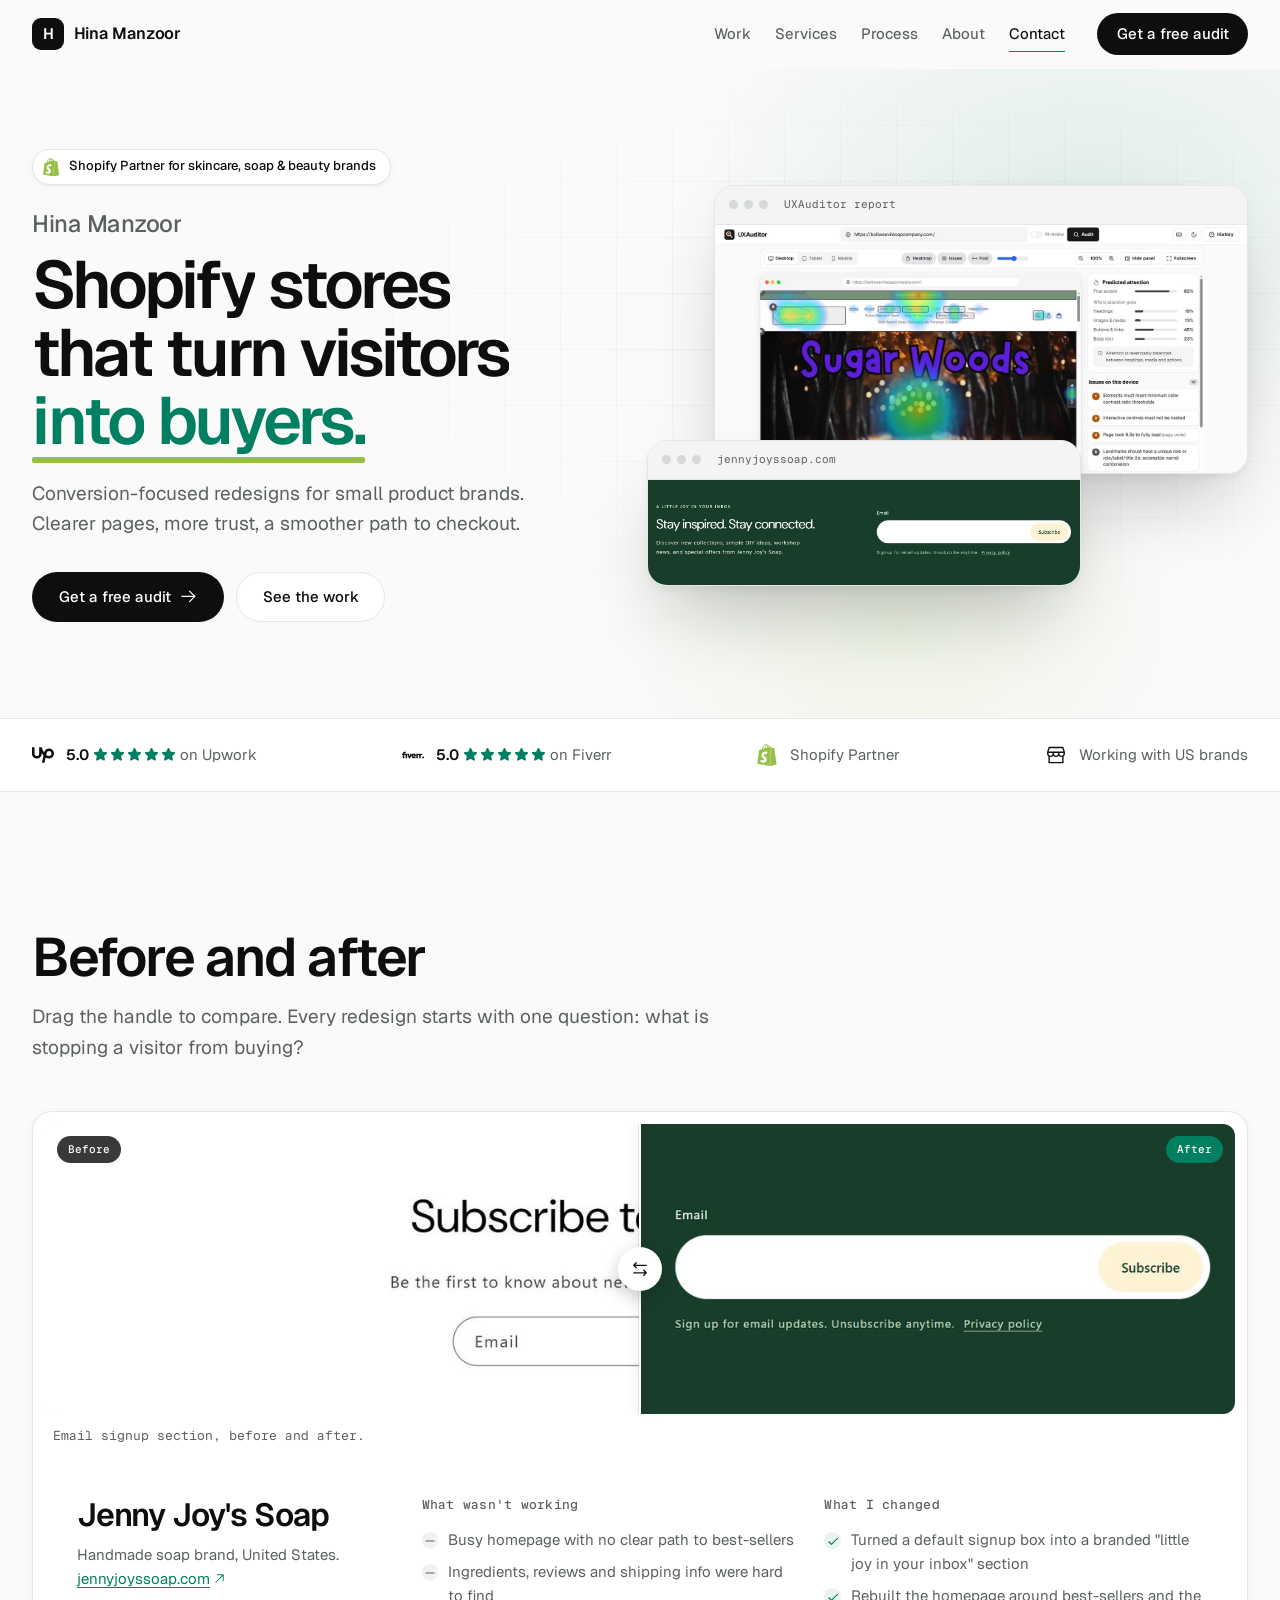
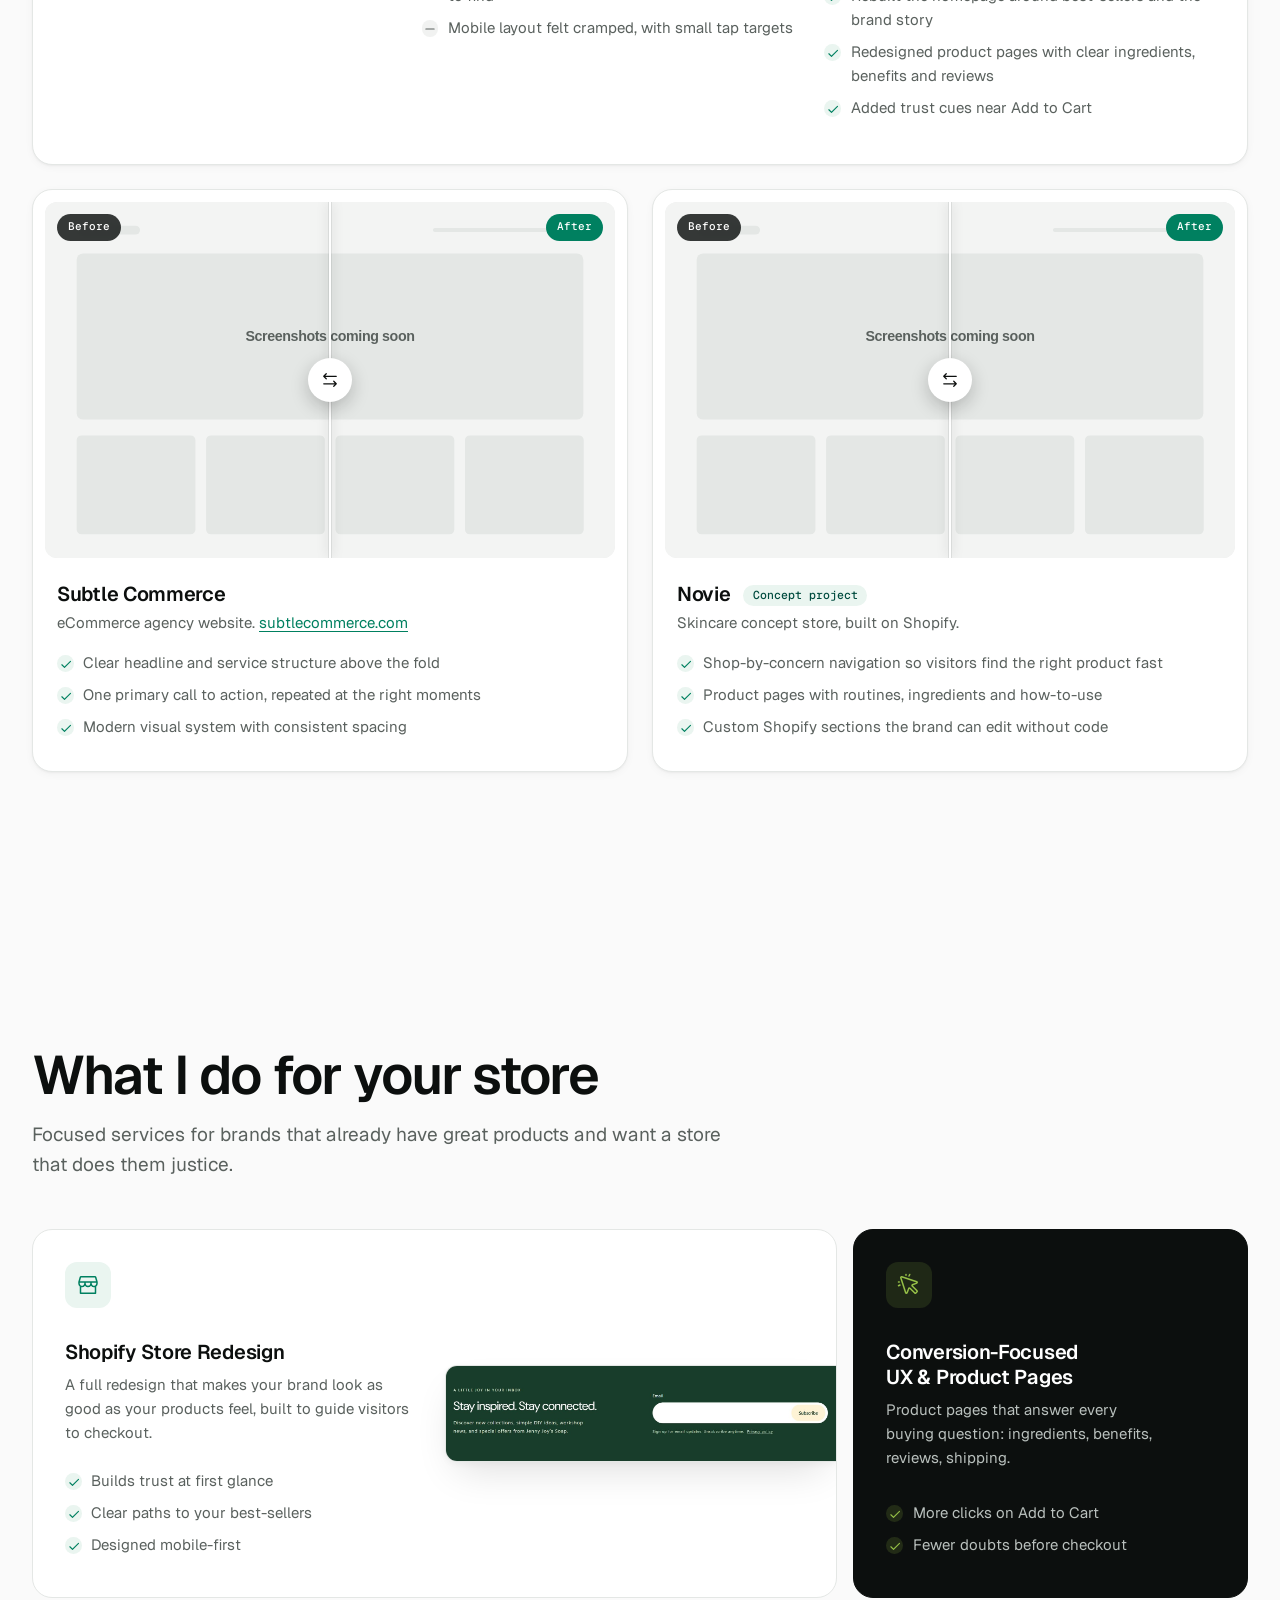
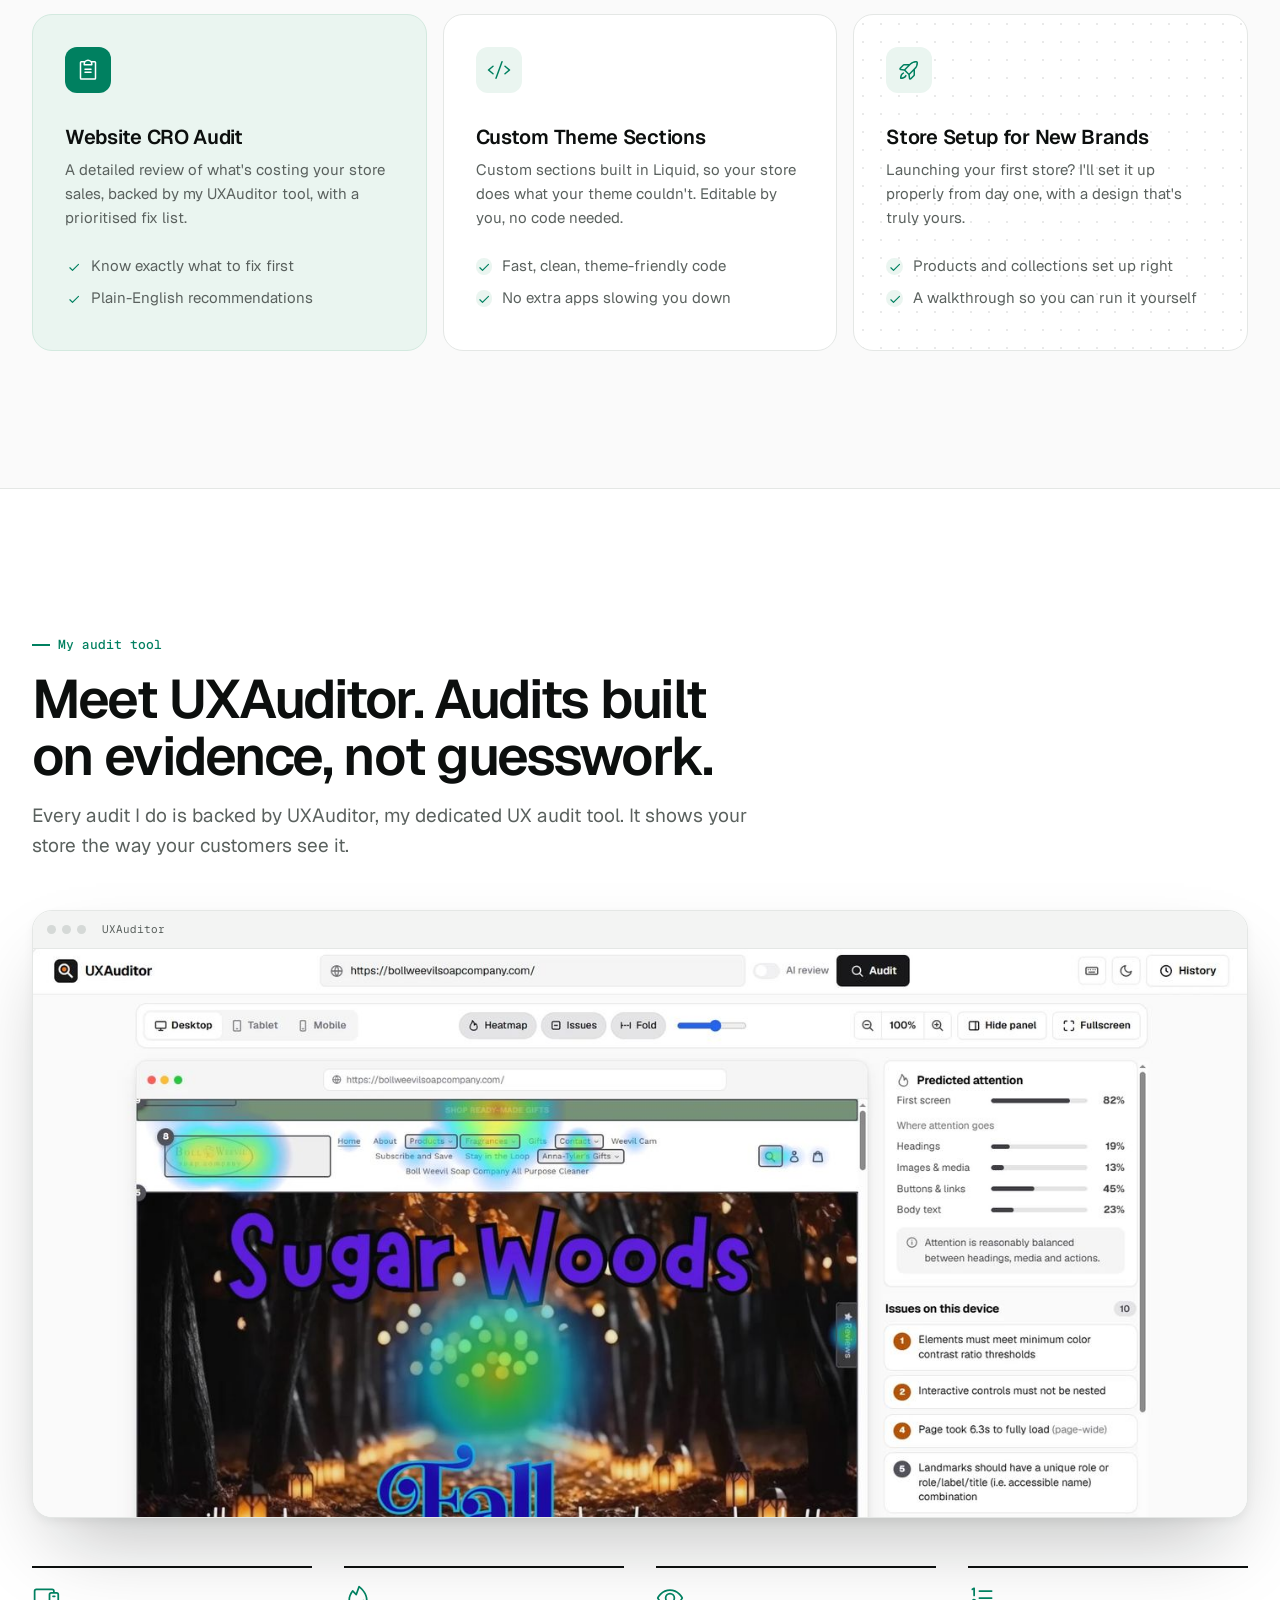
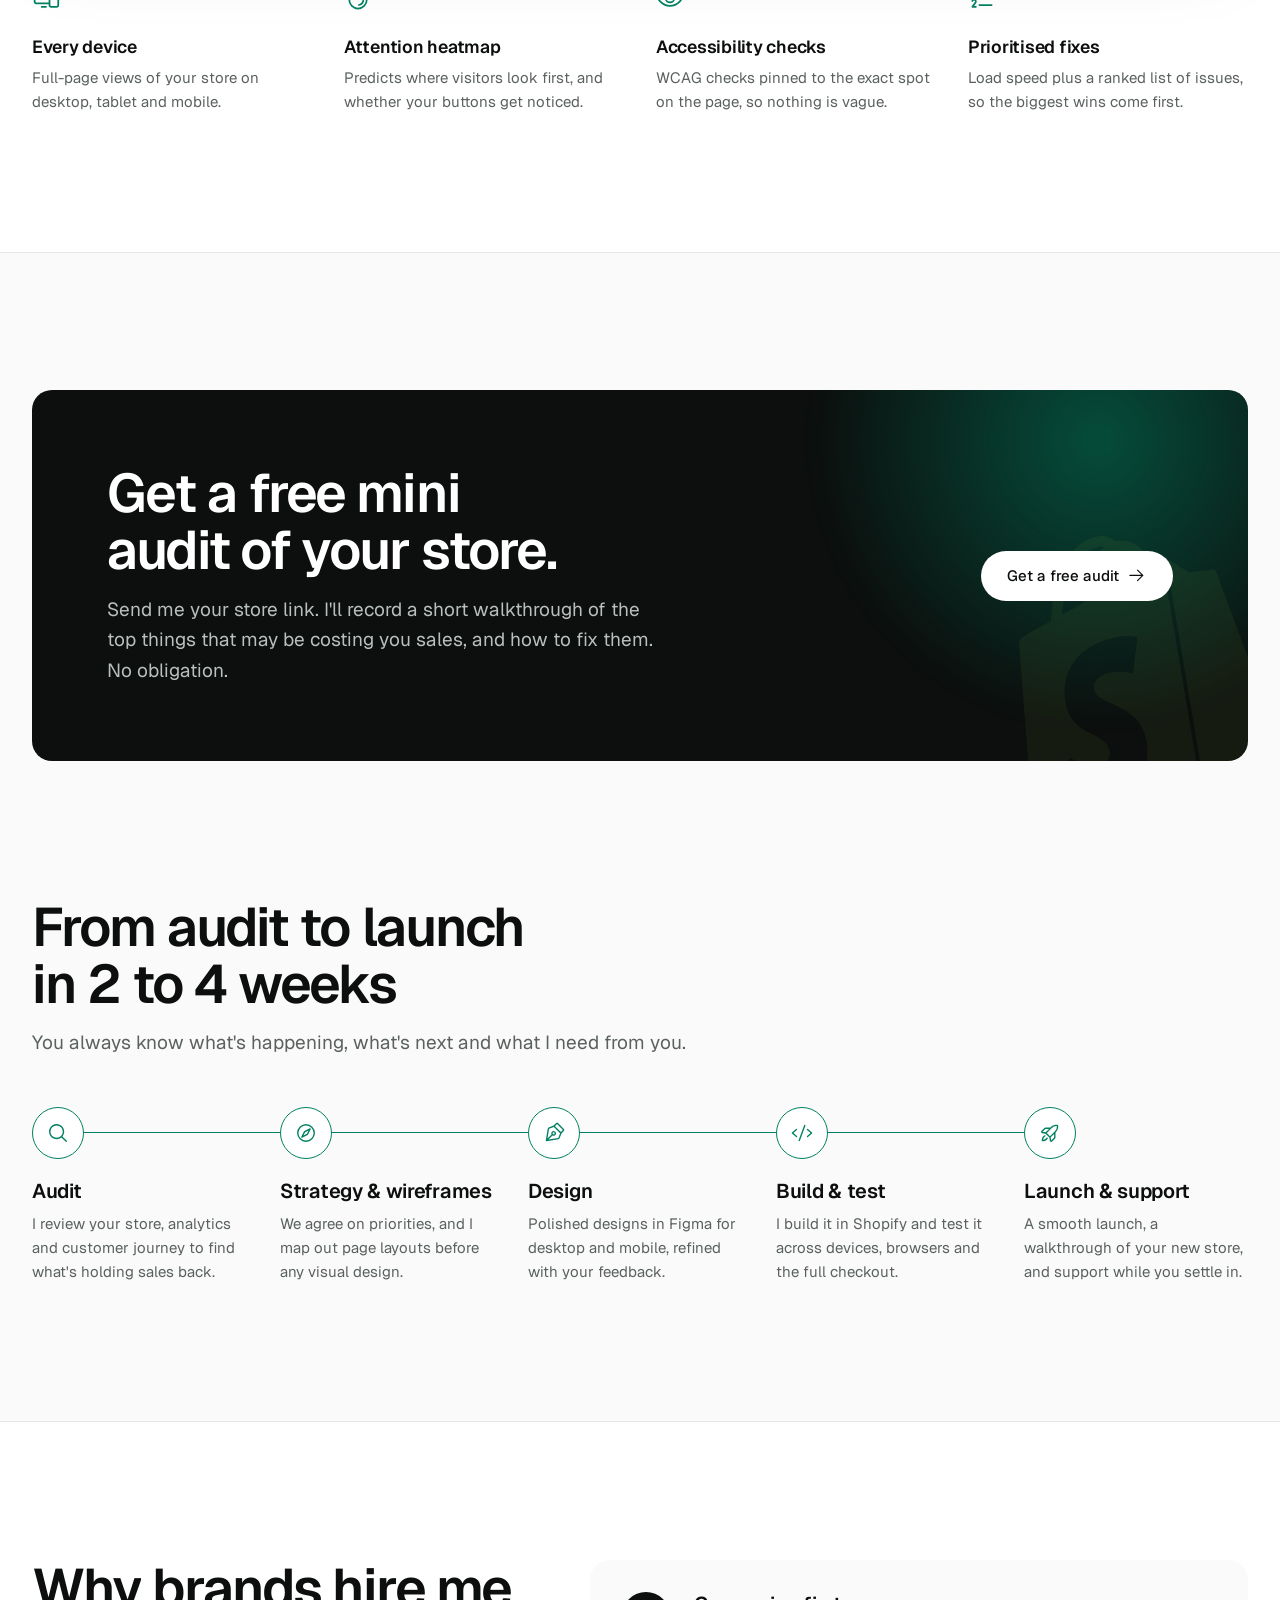
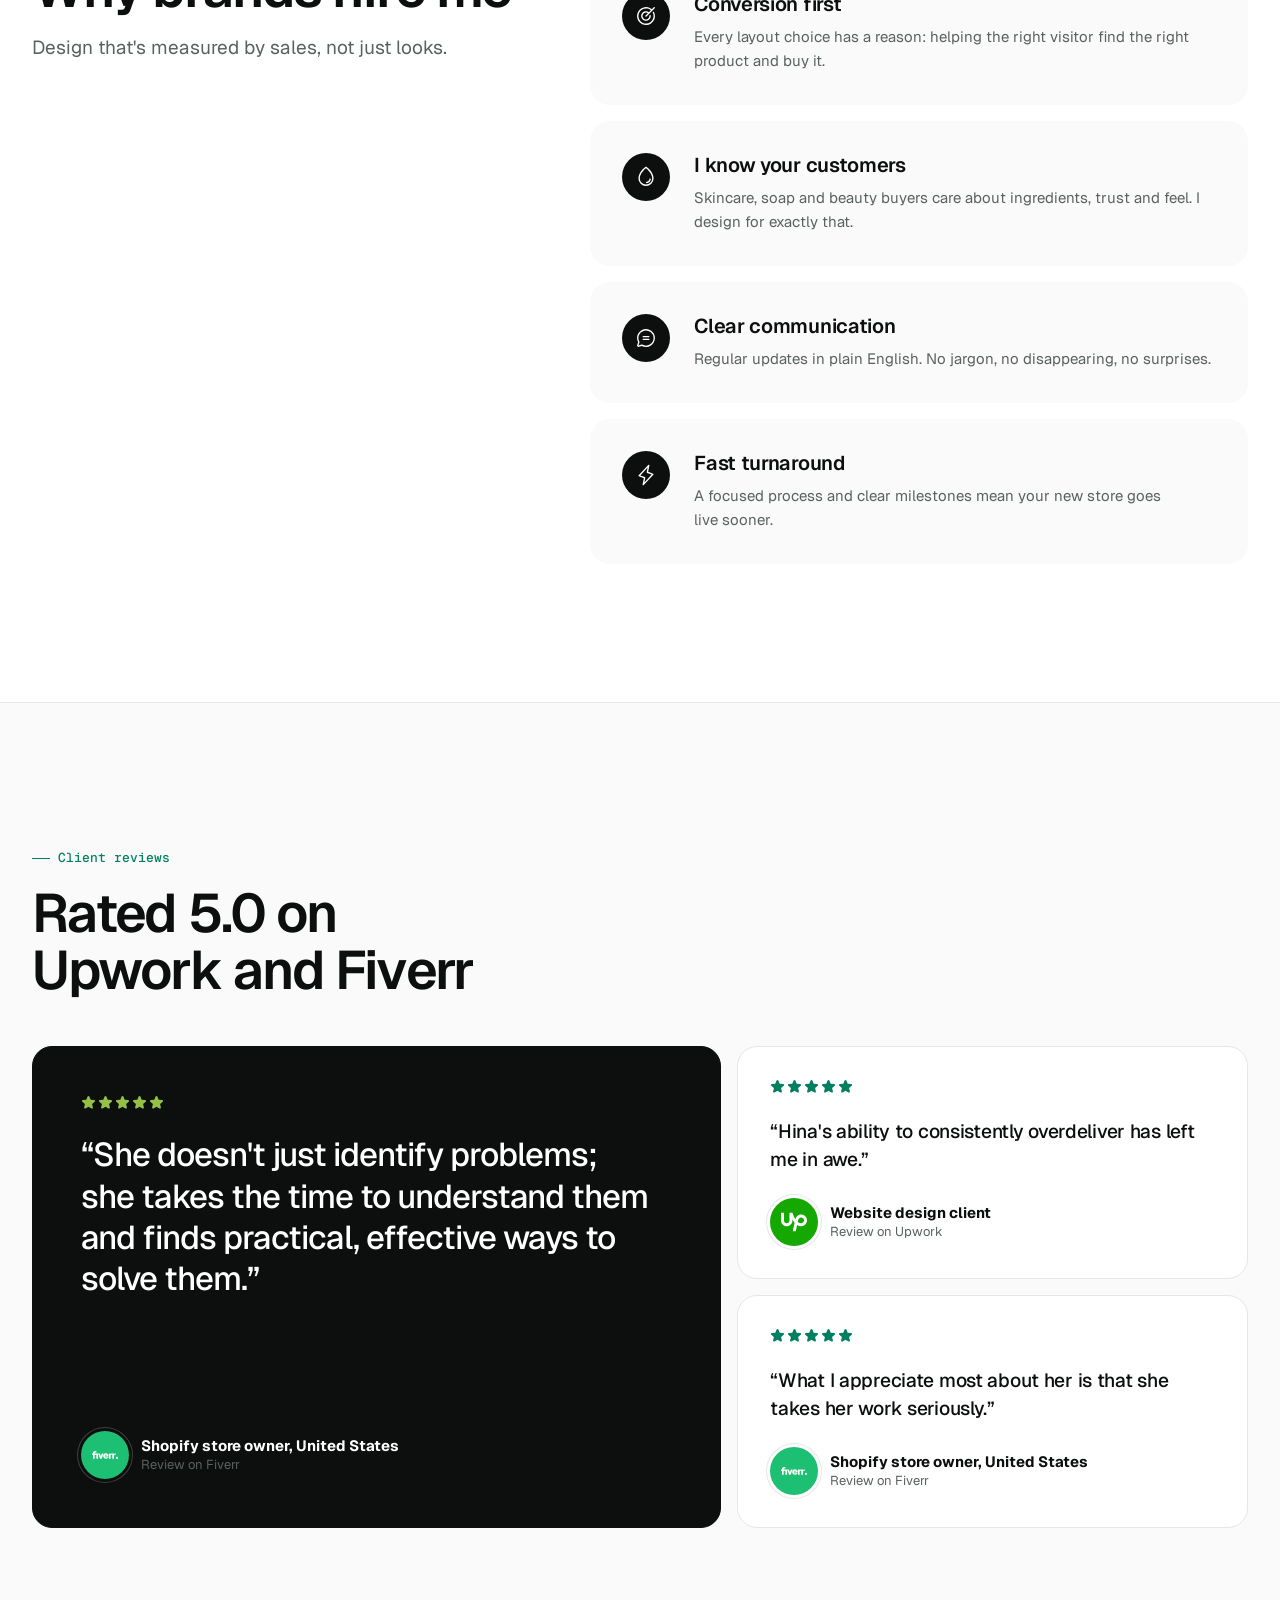
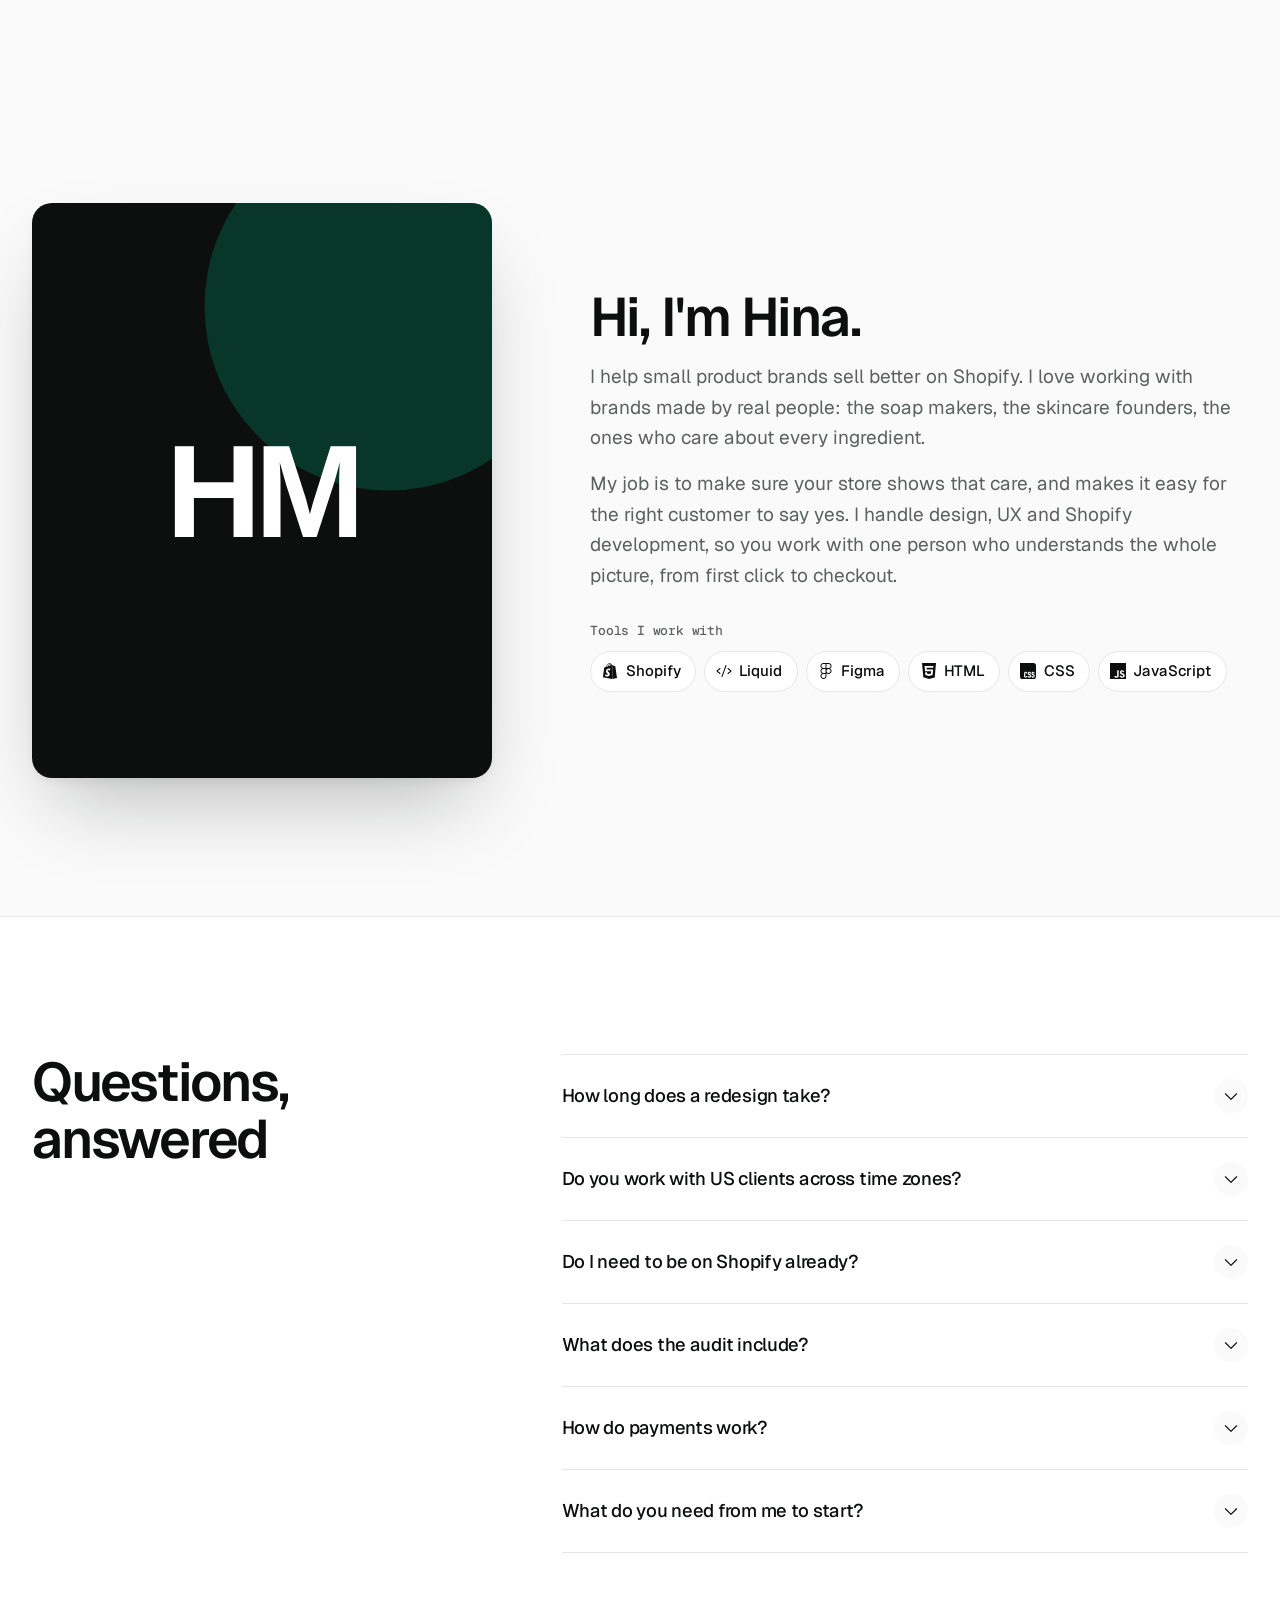
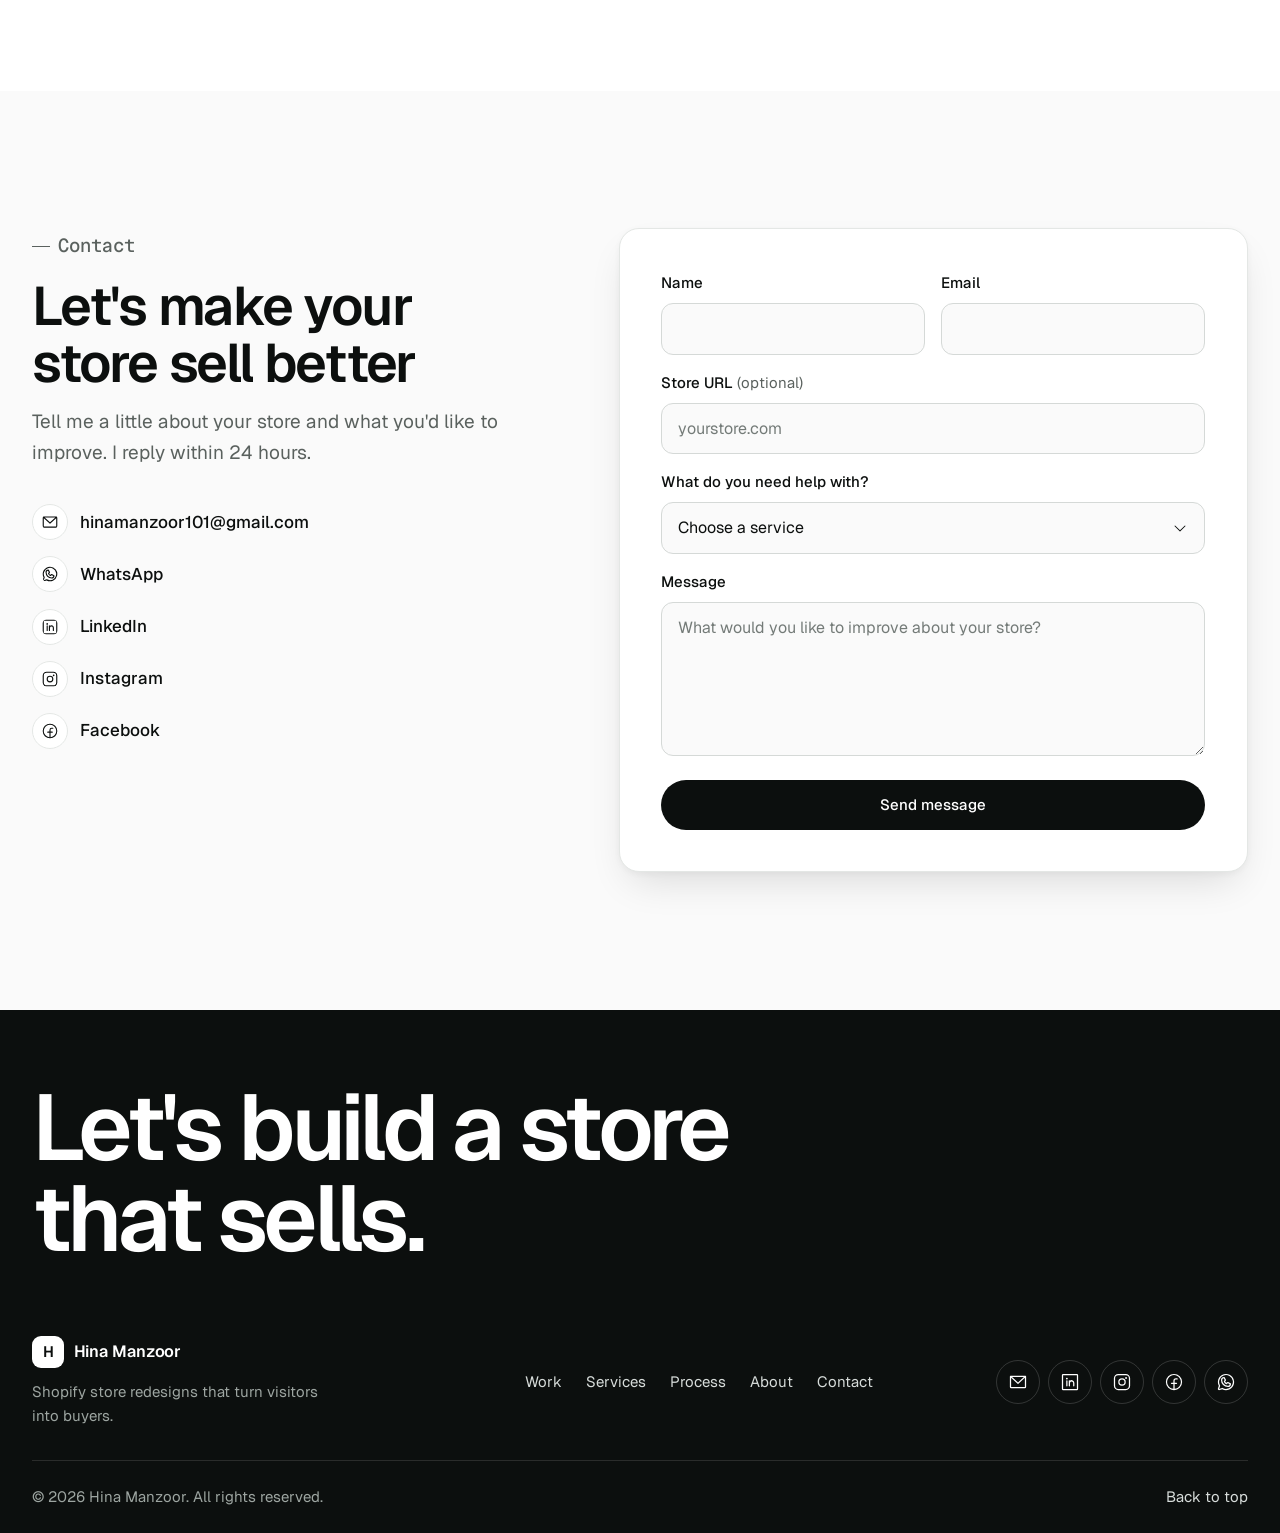
==== commit 6ac8b208: "Put Hina Manzoor in the main heading and tighten the page title - H1 now starts with the name (style" ====
--- a/index.html
+++ b/index.html
@@ -7,7 +7,7 @@
   <!-- ============================================================
        SEO BASICS
        ============================================================ -->
-  <title>Hina Manzoor | Shopify Store Redesign &amp; Conversion-Focused UX</title>
+  <title>Hina Manzoor | Shopify Store Designer &amp; Developer</title>
   <meta name="description" content="I redesign Shopify stores that turn visitors into buyers. Conversion-focused Shopify redesigns for small US product brands in skincare, soap and beauty.">
   <link rel="canonical" href="https://hinahm.pages.dev/">
   <meta name="theme-color" content="#FAFAFA">
@@ -16,7 +16,7 @@
   <!-- Open Graph (Facebook, LinkedIn, WhatsApp, iMessage previews) -->
   <meta property="og:type" content="website">
   <meta property="og:url" content="https://hinahm.pages.dev/">
-  <meta property="og:title" content="Hina Manzoor | Shopify Store Redesign &amp; Conversion-Focused UX">
+  <meta property="og:title" content="Hina Manzoor | Shopify Store Designer &amp; Developer">
   <meta property="og:description" content="Conversion-focused Shopify redesigns for small product brands in skincare, soap and beauty.">
   <!-- PLACEHOLDER: add a 1200×630 image at images/og-image.jpg -->
   <meta property="og:image" content="https://hinahm.pages.dev/images/og-image.jpg">
@@ -26,7 +26,7 @@
 
   <!-- Twitter / X card -->
   <meta name="twitter:card" content="summary_large_image">
-  <meta name="twitter:title" content="Hina Manzoor | Shopify Store Redesign &amp; Conversion-Focused UX">
+  <meta name="twitter:title" content="Hina Manzoor | Shopify Store Designer &amp; Developer">
   <meta name="twitter:description" content="Conversion-focused Shopify redesigns for small product brands in skincare, soap and beauty.">
   <meta name="twitter:image" content="https://hinahm.pages.dev/images/og-image.jpg">
 
@@ -173,9 +173,9 @@
       <div class="hero__copy">
         <p class="hero__badge" data-reveal>
           <svg class="icon icon--shopify" aria-hidden="true"><use href="#logo-shopify"></use></svg>
-          Shopify Partner<span class="hide-sm"> for skincare, soap &amp; beauty brands</span>
+          <span>Shopify Partner<span class="hide-sm"> for skincare, soap &amp; beauty brands</span></span>
         </p>
-        <h1 id="hero-title" class="hero__title" data-split>Shopify stores that turn visitors <span class="hl">into buyers.</span></h1>
+        <h1 id="hero-title" class="hero__title" data-split><span class="hero__name">Hina Manzoor<span class="sr-only">,</span></span> Shopify stores that turn visitors <span class="hl">into buyers.</span></h1>
         <p class="hero__lead" data-reveal>Conversion-focused redesigns for small product brands. Clearer pages, more trust, a smoother path to checkout.</p>
         <div class="hero__actions" data-reveal>
           <a class="btn btn--dark" href="#contact" data-service="Website CRO Audit">Get a free audit
--- a/css/style.css
+++ b/css/style.css
@@ -417,6 +417,16 @@
 .icon--shopify { color: var(--lime); width: 1.15rem; height: 1.15rem; }
 
 .hero__title { margin-bottom: var(--space-5); max-width: 17ch; }
+/* Your name, set as the first line of the main heading (good for SEO) */
+.hero__name {
+  display: block;
+  margin-bottom: var(--space-3);
+  font-size: clamp(1.15rem, 1rem + .6vw, 1.5rem);
+  font-weight: 500;
+  line-height: 1.3;
+  letter-spacing: -0.02em;
+  color: var(--muted);
+}
 .hl { position: relative; color: var(--green); white-space: nowrap; }
 .hl::after {
   content: "";
